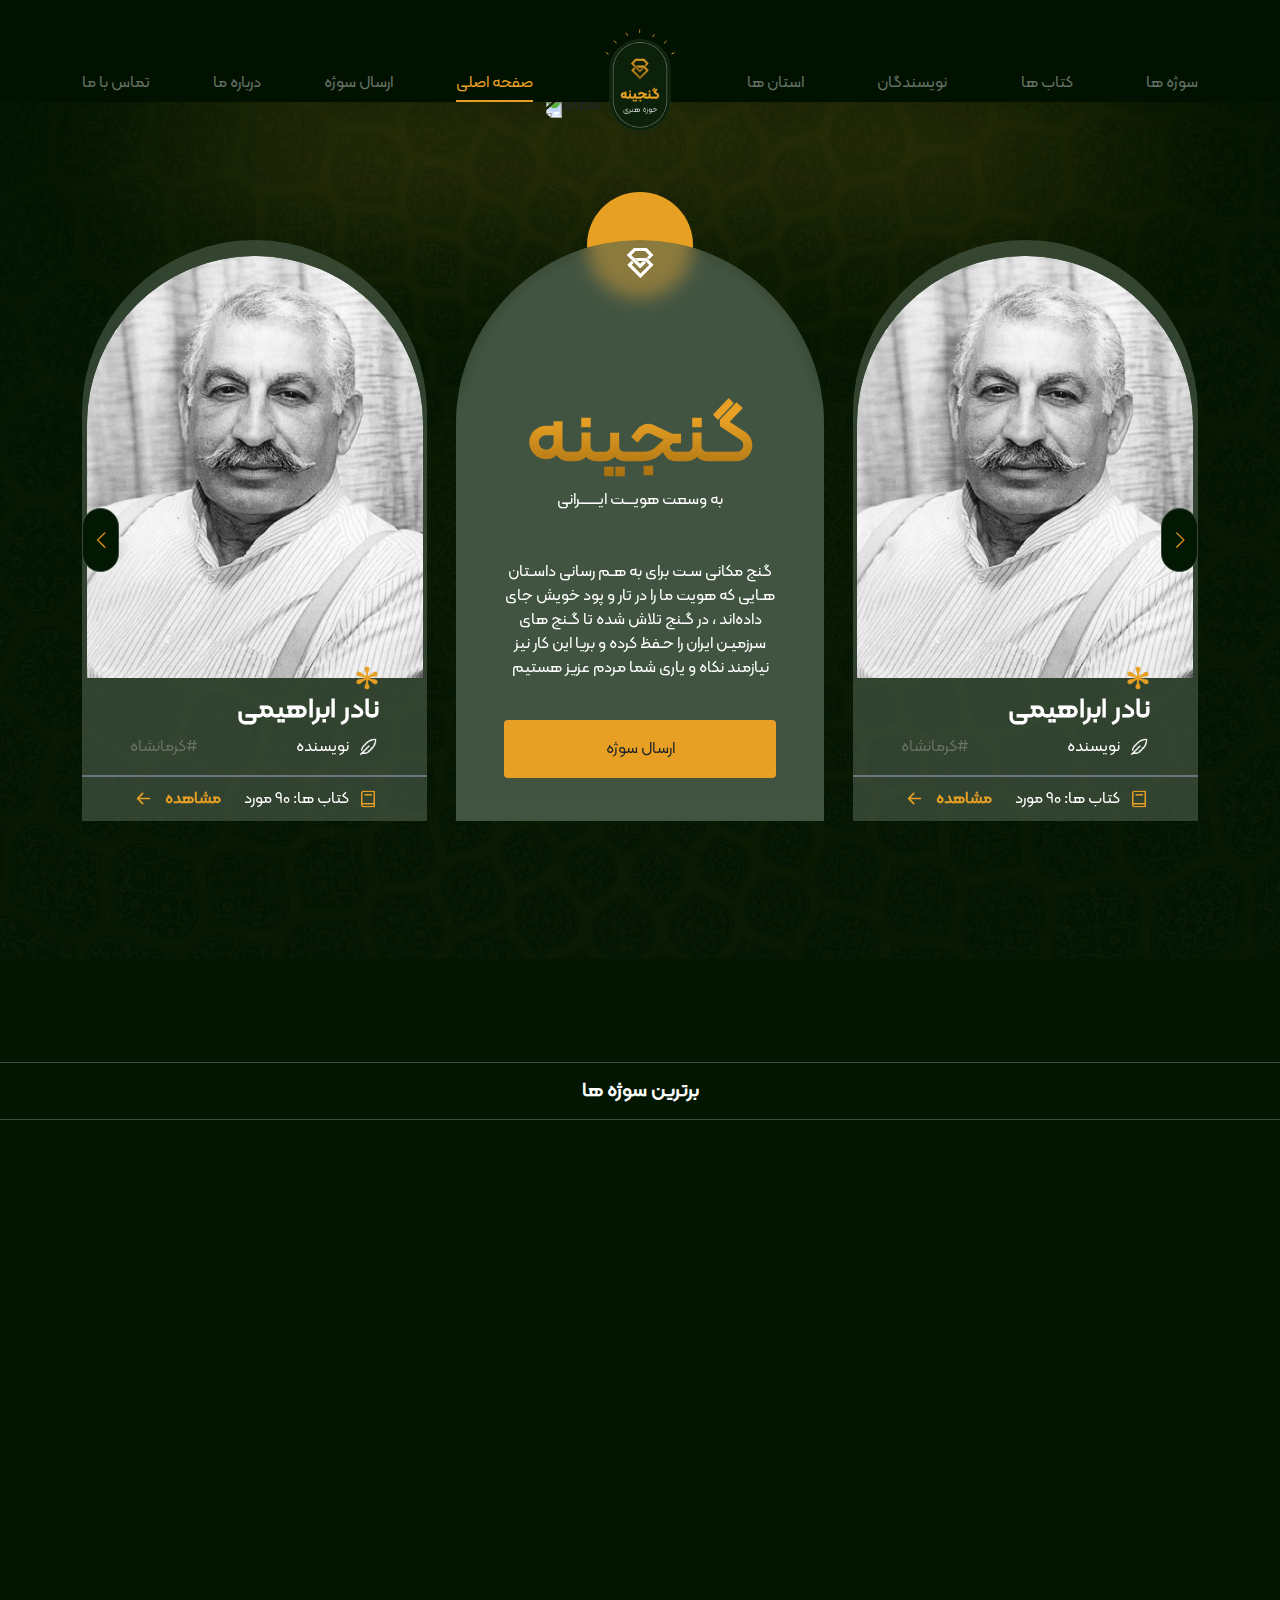
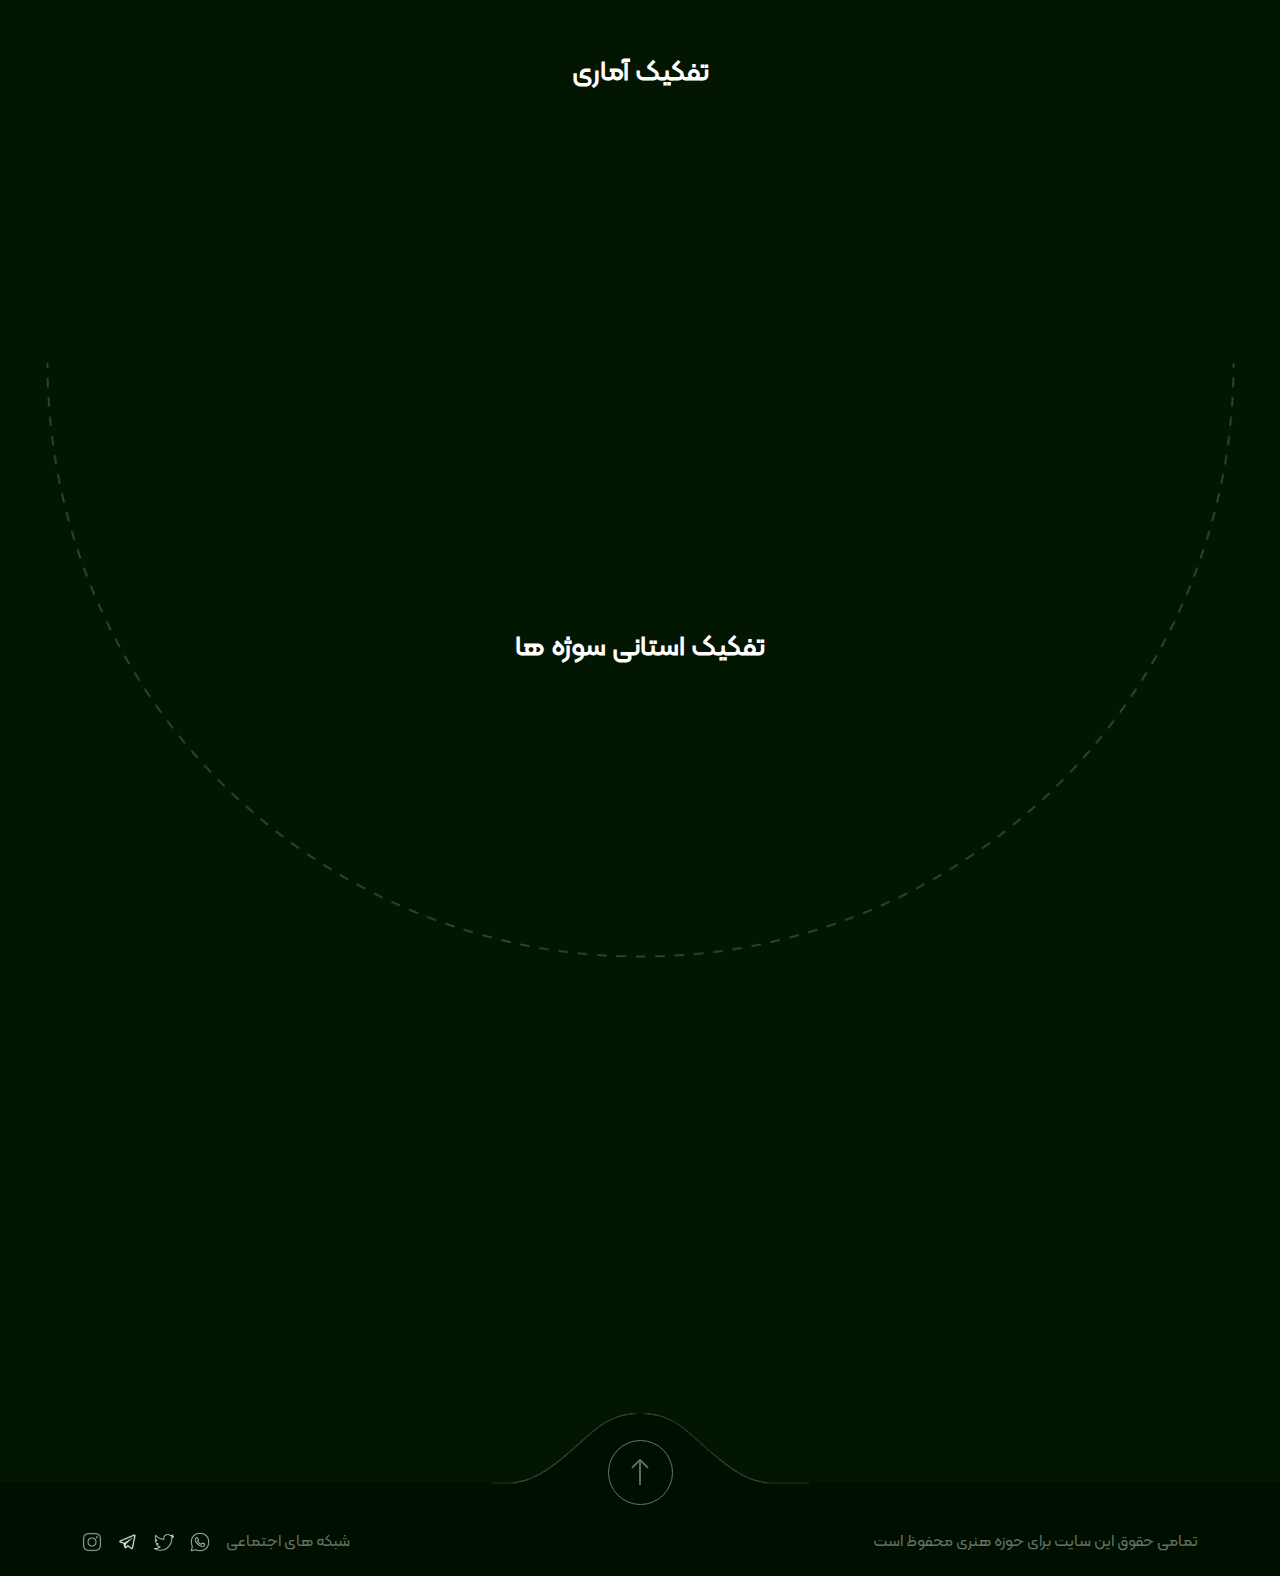
==== index.html @ 717a1ad0 "commited" ====
<!DOCTYPE html>
<html lang="fa" dir="rtl">

<head>
    <meta charset="UTF-8">
    <meta name="viewport" content="width=device-width, initial-scale=1.0">
    <link rel="stylesheet" href="https://cdn.jsdelivr.net/npm/@fancyapps/ui@5.0/dist/fancybox/fancybox.css" />
    <link rel="stylesheet" href="https://cdn.jsdelivr.net/npm/swiper@9/swiper-bundle.min.css" />
    <link href="assets/css/swiper.min.css">
    <link href="assets/css/bootstrap.min.css" rel="stylesheet">
    <link rel='stylesheet' type='text/css' media='screen' href='assets/css/styles.css'>
    <title>صفحه اصلی</title>
</head>

<body>

    <!-- header -->

    <header class="main-bg">
        <!-- wave -->
        <img alt="wave" src="assets/img/header-wave.PNG"
            class="position-absolute d-block mx-auto right-6 start-0 rotate-180">
        <div class="container h-100">
            <nav class="row align-items-lg-end align-items-center h-100">
                <div class="col-lg-5 col-4 h-100">
                    <!-- hamicon -->
                    <img alt="icon" src="assets/img/icons8-menu-16 (1) 1.svg"
                        class="img-fluid cursor d-block d-lg-none hamicon">
                    <ul class="list-unstyled justify-content-between p-0 m-0 d-none d-lg-flex">
                        <li><a href="cases.html" class="d-block third-text">سوژه ها</a></li>
                        <li><a href="books.html" class="d-block third-text">کتاب ها</a></li>
                        <li><a href="authors.html" class="d-block third-text">نویسندگان</a></li>
                        <li><a href="states.html" class="d-block third-text">استان ها</a></li>
                    </ul>
                </div>
                <!-- logo -->
                <div class="col-lg-2 col-4 flex-shrink-0">
                    <a class="d-block"><img alt="logo" src="assets/img/logo header.png"
                            class="d-block mx-auto flex-shrink-0 position-relative z-10"></a>
                </div>
                <div class="col-lg-5 col-4 h-100">
                    <!-- searchicon -->
                    <img alt="icon" src="assets/img/icons8-search 2.svg"
                        class="img-fluid cursor me-auto d-block d-lg-none">
                    <ul class="list-unstyled justify-content-between p-0 m-0 d-none d-lg-flex">
                        <li><a href="index.html" class="d-block third-text active">صفحه اصلی</a></li>
                        <li><a href="send-case.html" class="d-block third-text">ارسال سوژه</a></li>
                        <li><a href="about-us.html" class="d-block third-text">درباره ما</a></li>
                        <li><a href="contact.html" class="d-block third-text">تماس با ما</a></li>
                    </ul>
                </div>
            </nav>
            <!-- mobile menu -->
            <ul class="list-unstyled p-0 m-0 d-lg-none position-fixed mobile-menu" id="mobile-menu">
                <div class="d-flex align-items-center justify-content-between px-4 mb-5">
                    <!-- hamicon -->
                    <img alt="icon" src="assets/img/icons8-menu-16 (1) 1.svg"
                        class="img-fluid cursor z-10 position-relative hamicon">
                    <!-- logo -->
                    <a class="d-block"><img alt="logo" src="assets/img/logo header.png"
                            class="d-block mx-auto flex-shrink-0 position-relative"></a>
                    <!-- searchicon -->
                    <img alt="icon" src="assets/img/icons8-search 2.svg" class="img-fluid cursor">
                </div>
                <li><a href="index.html" class="d-block third-text px-4 active">صفحه اصلی</a></li>
                <li><a href="cases.html" class="d-block third-text px-4">سوژه ها</a></li>
                <li><a href="books.html" class="d-block third-text px-4">کتاب ها</a></li>
                <li><a href="authors.html" class="d-block third-text px-4">نویسندگان</a></li>
                <li><a href="states.html" class="d-block third-text px-4">استان ها</a></li>
                <li><a href="send-case.html" class="d-block third-text px-4">ارسال سوژه</a></li>
                <li><a href="about-us.html" class="d-block third-text px-4">درباره ما</a></li>
                <li><a href="contact.html" class="d-block third-text px-4">تماس با ما</a></li>
            </ul>
        </div>
    </header>

    <!-- main -->

    <main>

        <!-- banner -->
        <section class="py-5 bg-flower top" id="banner">
            <div class="container position-relative">
                <div class="ganjine d-xl-none d-block my-5">
                    <div class="d-flex flex-column align-items-center">
                        <span class="sun"></span>
                        <div class="slide-bg position-relative custom-blur pt-152 mx-auto text-center p-5 ganj">
                            <img alt="icon" src="assets/img/Group 111.svg"
                                class="img-fluid position-absolute top-0 end-0 start-0 mx-auto mt-2">
                            <h1 class="display-1 mb-0 text-gold-gradient fw-bold">گنجینه</h1>
                            <p class="text-white">به وسعت هویـــت ایــــــرانی</p>
                            <p class="text-white mt-5 fw-lighter">
                                گنج مکانی سـت برای به هـم رسانی داسـتان هـایی
                                که هویت ما را در تار و پود خویش جای داده‌اند ، در
                                گـنج تلاش شده تا گـنج های سرزمیـن ایران را حـفظ
                                کرده و بریا این کار نیز نیازمند نکاه و یاری شما مردم
                                عزیز هستیم
                            </p>
                            <a href="send-case.html" class="btn second-bg w-100 py-3 mt-4 special-hover1">ارسال سوژه</a>
                        </div>
                    </div>
                </div>
                <div class="swiper banner pt-90 pb-90 position-relative">
                    <div class="position-absolute z-10 end-0 start-0 ganjine d-xl-block d-none">
                        <div class="d-flex flex-column align-items-center">
                            <span class="sun"></span>
                            <div class="slide-bg position-relative custom-blur pt-152 mx-auto text-center p-5 ganj">
                                <img alt="icon" src="assets/img/Group 111.svg"
                                    class="img-fluid position-absolute top-0 end-0 start-0 mx-auto mt-2">
                                <h1 class="display-1 mb-0 text-gold-gradient fw-bold">گنجینه</h1>
                                <p class="text-white">به وسعت هویـــت ایــــــرانی</p>
                                <p class="text-white mt-5 fw-lighter">
                                    گنج مکانی سـت برای به هـم رسانی داسـتان هـایی
                                    که هویت ما را در تار و پود خویش جای داده‌اند ، در
                                    گـنج تلاش شده تا گـنج های سرزمیـن ایران را حـفظ
                                    کرده و بریا این کار نیز نیازمند نکاه و یاری شما مردم
                                    عزیز هستیم
                                </p>
                                <a href="send-case.html" class="btn second-bg w-100 py-3 mt-4 special-hover1">ارسال سوژه</a>
                            </div>
                        </div>
                    </div>
                    <div class="swiper-wrapper">
                        <div class="swiper-slide">
                            <div class="slide-bg pt-3 mx-auto">
                                <div class="position-relative">
                                    <img alt="banner" src="assets/img/Mask group.png" class="img-fluid d-block mx-auto">
                                    <img alt="flower" src="assets/img/icons8-flower-67 2.svg"
                                        class="position-absolute bottom-12 end-0 me-5">
                                </div>
                                <div class="py-3 px-5">
                                    <a class="text-white h3 fw-bold">نادر ابراهیمی</a>
                                    <div class="d-flex align-items-center justify-content-between mt-2">
                                        <div class="d-flex align-items-center gap-2">
                                            <img alt="author" src="assets/img/icons8-writer-32 2.svg" class="img-fluid">
                                            <p class="mb-0 text-white">نویسنده</p>
                                        </div>
                                        <p class="mb-0 third-text">#کرمانشاه</p>
                                    </div>
                                </div>
                                <div class="border-2 border-top border-secondary px-5">
                                    <div class="d-flex align-items-center justify-content-between mt-2">
                                        <div class="d-flex align-items-center gap-2">
                                            <img alt="book" src="assets/img/icons8-book-32(1) 2.svg" class="img-fluid">
                                            <p class="mb-0 text-white">کتاب ها: 90 مورد</p>
                                        </div>
                                        <a class="d-flex align-items-center gap-2 second-text fw-bold special-hover3">
                                            <p class="mb-0">مشاهده</p>
                                            <svg xmlns="http://www.w3.org/2000/svg" width="27" height="27"
                                                fill="currentColor" class="bi bi-arrow-left-short" viewBox="0 0 16 16">
                                                <path fill-rule="evenodd"
                                                    d="M12 8a.5.5 0 0 1-.5.5H5.707l2.147 2.146a.5.5 0 0 1-.708.708l-3-3a.5.5 0 0 1 0-.708l3-3a.5.5 0 1 1 .708.708L5.707 7.5H11.5a.5.5 0 0 1 .5.5z">
                                                </path>
                                            </svg>
                                        </a>
                                    </div>
                                </div>
                            </div>
                        </div>
                        <div class="swiper-slide">
                            <div class="slide-bg pt-3 mx-auto">
                                <div class="position-relative">
                                    <img alt="banner" src="assets/img/Mask group2.png"
                                        class="img-fluid d-block mx-auto">
                                    <img alt="flower" src="assets/img/icons8-flower-67 2.svg"
                                        class="position-absolute bottom-12 end-0 me-5">
                                </div>
                                <div class="py-3 px-5">
                                    <a class="text-white h3 fw-bold">قیصر امین پور</a>
                                    <div class="d-flex align-items-center justify-content-between mt-2">
                                        <div class="d-flex align-items-center gap-2">
                                            <img alt="author" src="assets/img/icons8-writer-32 2.svg" class="img-fluid">
                                            <p class="mb-0 text-white">نویسنده</p>
                                        </div>
                                        <p class="mb-0 third-text">#تهران</p>
                                    </div>
                                </div>
                                <div class="border-2 border-top border-secondary px-5">
                                    <div class="d-flex align-items-center justify-content-between mt-2">
                                        <div class="d-flex align-items-center gap-2">
                                            <img alt="book" src="assets/img/icons8-book-32(1) 2.svg" class="img-fluid">
                                            <p class="mb-0 text-white">کتاب ها: 16 مورد</p>
                                        </div>
                                        <a class="d-flex align-items-center gap-2 second-text fw-bold special-hover3">
                                            <p class="mb-0">مشاهده</p>
                                            <svg xmlns="http://www.w3.org/2000/svg" width="27" height="27"
                                                fill="currentColor" class="bi bi-arrow-left-short" viewBox="0 0 16 16">
                                                <path fill-rule="evenodd"
                                                    d="M12 8a.5.5 0 0 1-.5.5H5.707l2.147 2.146a.5.5 0 0 1-.708.708l-3-3a.5.5 0 0 1 0-.708l3-3a.5.5 0 1 1 .708.708L5.707 7.5H11.5a.5.5 0 0 1 .5.5z">
                                                </path>
                                            </svg>
                                        </a>
                                    </div>
                                </div>
                            </div>
                        </div>
                        <div class="swiper-slide">
                            <div class="slide-bg pt-3 mx-auto">
                                <div class="position-relative">
                                    <img alt="banner" src="assets/img/Mask group.png" class="img-fluid d-block mx-auto">
                                    <img alt="flower" src="assets/img/icons8-flower-67 2.svg"
                                        class="position-absolute bottom-12 end-0 me-5">
                                </div>
                                <div class="py-3 px-5">
                                    <a class="text-white h3 fw-bold">نادر ابراهیمی</a>
                                    <div class="d-flex align-items-center justify-content-between mt-2">
                                        <div class="d-flex align-items-center gap-2">
                                            <img alt="author" src="assets/img/icons8-writer-32 2.svg" class="img-fluid">
                                            <p class="mb-0 text-white">نویسنده</p>
                                        </div>
                                        <p class="mb-0 third-text">#کرمانشاه</p>
                                    </div>
                                </div>
                                <div class="border-2 border-top border-secondary px-5">
                                    <div class="d-flex align-items-center justify-content-between mt-2">
                                        <div class="d-flex align-items-center gap-2">
                                            <img alt="book" src="assets/img/icons8-book-32(1) 2.svg" class="img-fluid">
                                            <p class="mb-0 text-white">کتاب ها: 90 مورد</p>
                                        </div>
                                        <a class="d-flex align-items-center gap-2 second-text fw-bold special-hover3">
                                            <p class="mb-0">مشاهده</p>
                                            <svg xmlns="http://www.w3.org/2000/svg" width="27" height="27"
                                                fill="currentColor" class="bi bi-arrow-left-short" viewBox="0 0 16 16">
                                                <path fill-rule="evenodd"
                                                    d="M12 8a.5.5 0 0 1-.5.5H5.707l2.147 2.146a.5.5 0 0 1-.708.708l-3-3a.5.5 0 0 1 0-.708l3-3a.5.5 0 1 1 .708.708L5.707 7.5H11.5a.5.5 0 0 1 .5.5z">
                                                </path>
                                            </svg>
                                        </a>
                                    </div>
                                </div>
                            </div>
                        </div>
                        <div class="swiper-slide">
                            <div class="slide-bg pt-3 mx-auto">
                                <div class="position-relative">
                                    <img alt="banner" src="assets/img/Mask group2.png"
                                        class="img-fluid d-block mx-auto">
                                    <img alt="flower" src="assets/img/icons8-flower-67 2.svg"
                                        class="position-absolute bottom-12 end-0 me-5">
                                </div>
                                <div class="py-3 px-5">
                                    <a class="text-white h3 fw-bold">قیصر امین پور</a>
                                    <div class="d-flex align-items-center justify-content-between mt-2">
                                        <div class="d-flex align-items-center gap-2">
                                            <img alt="author" src="assets/img/icons8-writer-32 2.svg" class="img-fluid">
                                            <p class="mb-0 text-white">نویسنده</p>
                                        </div>
                                        <p class="mb-0 third-text">#تهران</p>
                                    </div>
                                </div>
                                <div class="border-2 border-top border-secondary px-5">
                                    <div class="d-flex align-items-center justify-content-between mt-2">
                                        <div class="d-flex align-items-center gap-2">
                                            <img alt="book" src="assets/img/icons8-book-32(1) 2.svg" class="img-fluid">
                                            <p class="mb-0 text-white">کتاب ها: 16 مورد</p>
                                        </div>
                                        <a class="d-flex align-items-center gap-2 second-text fw-bold special-hover3">
                                            <p class="mb-0">مشاهده</p>
                                            <svg xmlns="http://www.w3.org/2000/svg" width="27" height="27"
                                                fill="currentColor" class="bi bi-arrow-left-short" viewBox="0 0 16 16">
                                                <path fill-rule="evenodd"
                                                    d="M12 8a.5.5 0 0 1-.5.5H5.707l2.147 2.146a.5.5 0 0 1-.708.708l-3-3a.5.5 0 0 1 0-.708l3-3a.5.5 0 1 1 .708.708L5.707 7.5H11.5a.5.5 0 0 1 .5.5z">
                                                </path>
                                            </svg>
                                        </a>
                                    </div>
                                </div>
                            </div>
                        </div>
                        <div class="swiper-slide">
                            <div class="slide-bg pt-3 mx-auto">
                                <div class="position-relative">
                                    <img alt="banner" src="assets/img/Mask group.png" class="img-fluid d-block mx-auto">
                                    <img alt="flower" src="assets/img/icons8-flower-67 2.svg"
                                        class="position-absolute bottom-12 end-0 me-5">
                                </div>
                                <div class="py-3 px-5">
                                    <a class="text-white h3 fw-bold">نادر ابراهیمی</a>
                                    <div class="d-flex align-items-center justify-content-between mt-2">
                                        <div class="d-flex align-items-center gap-2">
                                            <img alt="author" src="assets/img/icons8-writer-32 2.svg" class="img-fluid">
                                            <p class="mb-0 text-white">نویسنده</p>
                                        </div>
                                        <p class="mb-0 third-text">#کرمانشاه</p>
                                    </div>
                                </div>
                                <div class="border-2 border-top border-secondary px-5">
                                    <div class="d-flex align-items-center justify-content-between mt-2">
                                        <div class="d-flex align-items-center gap-2">
                                            <img alt="book" src="assets/img/icons8-book-32(1) 2.svg" class="img-fluid">
                                            <p class="mb-0 text-white">کتاب ها: 90 مورد</p>
                                        </div>
                                        <a class="d-flex align-items-center gap-2 second-text fw-bold special-hover3">
                                            <p class="mb-0">مشاهده</p>
                                            <svg xmlns="http://www.w3.org/2000/svg" width="27" height="27"
                                                fill="currentColor" class="bi bi-arrow-left-short" viewBox="0 0 16 16">
                                                <path fill-rule="evenodd"
                                                    d="M12 8a.5.5 0 0 1-.5.5H5.707l2.147 2.146a.5.5 0 0 1-.708.708l-3-3a.5.5 0 0 1 0-.708l3-3a.5.5 0 1 1 .708.708L5.707 7.5H11.5a.5.5 0 0 1 .5.5z">
                                                </path>
                                            </svg>
                                        </a>
                                    </div>
                                </div>
                            </div>
                        </div>
                        <div class="swiper-slide">
                            <div class="slide-bg pt-3 mx-auto">
                                <div class="position-relative">
                                    <img alt="banner" src="assets/img/Mask group2.png"
                                        class="img-fluid d-block mx-auto">
                                    <img alt="flower" src="assets/img/icons8-flower-67 2.svg"
                                        class="position-absolute bottom-12 end-0 me-5">
                                </div>
                                <div class="py-3 px-5">
                                    <a class="text-white h3 fw-bold">قیصر امین پور</a>
                                    <div class="d-flex align-items-center justify-content-between mt-2">
                                        <div class="d-flex align-items-center gap-2">
                                            <img alt="author" src="assets/img/icons8-writer-32 2.svg" class="img-fluid">
                                            <p class="mb-0 text-white">نویسنده</p>
                                        </div>
                                        <p class="mb-0 third-text">#تهران</p>
                                    </div>
                                </div>
                                <div class="border-2 border-top border-secondary px-5">
                                    <div class="d-flex align-items-center justify-content-between mt-2">
                                        <div class="d-flex align-items-center gap-2">
                                            <img alt="book" src="assets/img/icons8-book-32(1) 2.svg" class="img-fluid">
                                            <p class="mb-0 text-white">کتاب ها: 16 مورد</p>
                                        </div>
                                        <a class="d-flex align-items-center gap-2 second-text fw-bold special-hover3">
                                            <p class="mb-0">مشاهده</p>
                                            <svg xmlns="http://www.w3.org/2000/svg" width="27" height="27"
                                                fill="currentColor" class="bi bi-arrow-left-short" viewBox="0 0 16 16">
                                                <path fill-rule="evenodd"
                                                    d="M12 8a.5.5 0 0 1-.5.5H5.707l2.147 2.146a.5.5 0 0 1-.708.708l-3-3a.5.5 0 0 1 0-.708l3-3a.5.5 0 1 1 .708.708L5.707 7.5H11.5a.5.5 0 0 1 .5.5z">
                                                </path>
                                            </svg>
                                        </a>
                                    </div>
                                </div>
                            </div>
                        </div>
                    </div>
                    <div class="swiper-pagination"></div>
                    <div class="swiper-button-next">
                    </div>
                    <div class="swiper-button-prev">
                    </div>
                </div>
            </div>
        </section>

        <!-- searchbox -->
        <section class="py-3 border-y-main bottom">
            <div class="container">
                <div class="d-flex align-items-center justify-content-center gap-4">
                    <img alt="icon" src="assets/img/icon2.svg" class="img-fluid d-none d-lg-block">
                    <form
                        class="bg-white searchbox rounded-15 gap-md-2 d-flex align-items-center justify-content-between px-2">
                        <div class="d-flex flex-grow-1 align-items-center gap-2 px-2 py-3">
                            <img alt="search" src="assets/img/icons8-search 1.svg">
                            <input placeholder="نام سوژه ی مورد نظر خود را وارد نمایید"
                                class="outline-none flex-grow-1 border-0">
                        </div>
                        <select
                            class="border-0 d-none d-lg-block text-center bg-transparent border-end border-start flex-grow-1 py-3">
                            <option>همه موضوعات</option>
                            <option>همه موضوعات</option>
                            <option>همه موضوعات</option>
                            <option>همه موضوعات</option>
                        </select>
                        <input type="submit" value="بگرد" class="btn second-bg px-4 fw-bold special-hover1">
                    </form>
                    <img alt="icon" src="assets/img/icon.svg" class="img-fluid d-none d-lg-block">
                </div>
            </div>
        </section>

        <!-- cases -->
        <section>
            <div class="py-3 border-y-main">
                <h5 class="text-center text-white fw-bold m-0">برترین سوژه ها</h5>
            </div>
            <div class="container top">
                <ul class="m-0 p-0 list-unstyled">
                    <li
                        class="d-flex align-items-start align-items-lg-center gap-3 py-3 flex-column flex-lg-row justify-content-between border-bottom-main">
                        <div class="d-flex align-items-center text-white gap-3 w-100">
                            <p class="mb-0 ms-3">1</p>
                            <img alt="case" src="assets/img/ac-image-Ab16373888870R 1.png">
                            <img alt="icon" src="assets/img/icons8-books-32(1).svg">
                            <p class="mb-0">رمان داستانی سه دیدار</p>
                        </div>
                        <div
                            class="d-flex align-items-center justify-content-between justify-content-lg-end w-100 gap-5">
                            <p class="third-text mb-0 ms-lg-5 ps-lg-5">#امام_خمینی # انقلاب # علیرضا_حسینی</p>
                            <a href="single-case.html" class="d-flex align-items-center gap-2 second-text fw-bold special-hover3">
                                <p class="mb-0">مشاهده</p>
                                <svg xmlns="http://www.w3.org/2000/svg" width="27" height="27" fill="currentColor"
                                    class="bi bi-arrow-left-short" viewBox="0 0 16 16">
                                    <path fill-rule="evenodd"
                                        d="M12 8a.5.5 0 0 1-.5.5H5.707l2.147 2.146a.5.5 0 0 1-.708.708l-3-3a.5.5 0 0 1 0-.708l3-3a.5.5 0 1 1 .708.708L5.707 7.5H11.5a.5.5 0 0 1 .5.5z">
                                    </path>
                                </svg>
                            </a>
                        </div>
                    </li>
                    <li
                        class="d-flex align-items-start align-items-lg-center gap-3 py-3 flex-column flex-lg-row justify-content-between border-bottom-main">
                        <div class="d-flex align-items-center text-white gap-3 w-100">
                            <p class="mb-0 ms-3">2</p>
                            <img alt="case" src="assets/img/۲۰۲۰۰۳۰۹_۰۹۴۰۲۰-169x300 1.png">
                            <img alt="icon" src="assets/img/icons8-location-32(1).svg">
                            <p class="mb-0">مزار شهید محمدرضا کاظم آبادی</p>
                        </div>
                        <div
                            class="d-flex align-items-center justify-content-between justify-content-lg-end w-100 gap-5">
                            <p class="third-text mb-0 ms-lg-5 ps-lg-5"># آبادان # خوزستان # شهدای_قواص</p>
                            <a href="single-case.html" class="d-flex align-items-center gap-2 second-text fw-bold special-hover3">
                                <p class="mb-0">مشاهده</p>
                                <svg xmlns="http://www.w3.org/2000/svg" width="27" height="27" fill="currentColor"
                                    class="bi bi-arrow-left-short" viewBox="0 0 16 16">
                                    <path fill-rule="evenodd"
                                        d="M12 8a.5.5 0 0 1-.5.5H5.707l2.147 2.146a.5.5 0 0 1-.708.708l-3-3a.5.5 0 0 1 0-.708l3-3a.5.5 0 1 1 .708.708L5.707 7.5H11.5a.5.5 0 0 1 .5.5z">
                                    </path>
                                </svg>
                            </a>
                        </div>
                    </li>
                    <li
                        class="d-flex align-items-start align-items-lg-center gap-3 py-3 flex-column flex-lg-row justify-content-between border-bottom-main">
                        <div class="d-flex align-items-center text-white gap-3 w-100">
                            <p class="mb-0 ms-3">3</p>
                            <img alt="case" src="assets/img/1-3053-th3 1.png">
                            <img alt="icon" src="assets/img/icons8-writer-32(1).svg">
                            <p class="mb-0">سیمین دانشور ، زنانه های نویسندگی</p>
                        </div>
                        <div
                            class="d-flex align-items-center justify-content-between justify-content-lg-end w-100 gap-5">
                            <p class="third-text mb-0 ms-lg-5 ps-lg-5"># نویسنده # خوزستان # جلال_آل_احمد</p>
                            <a href="single-case.html" class="d-flex align-items-center gap-2 second-text fw-bold special-hover3">
                                <p class="mb-0">مشاهده</p>
                                <svg xmlns="http://www.w3.org/2000/svg" width="27" height="27" fill="currentColor"
                                    class="bi bi-arrow-left-short" viewBox="0 0 16 16">
                                    <path fill-rule="evenodd"
                                        d="M12 8a.5.5 0 0 1-.5.5H5.707l2.147 2.146a.5.5 0 0 1-.708.708l-3-3a.5.5 0 0 1 0-.708l3-3a.5.5 0 1 1 .708.708L5.707 7.5H11.5a.5.5 0 0 1 .5.5z">
                                    </path>
                                </svg>
                            </a>
                        </div>
                    </li>
                    <li
                        class="d-flex align-items-start align-items-lg-center gap-3 py-3 flex-column flex-lg-row justify-content-between border-bottom-main">
                        <div class="d-flex align-items-center text-white gap-3 w-100">
                            <p class="mb-0 ms-3">4</p>
                            <img alt="case" src="assets/img/images 1.png">
                            <img alt="icon" src="assets/img/icons8-books-32(1).svg">
                            <p class="mb-0">کتاب مشق های علی برای همه</p>
                        </div>
                        <div
                            class="d-flex align-items-center justify-content-between justify-content-lg-end w-100 gap-5">
                            <p class="third-text mb-0 ms-lg-5 ps-lg-5"># آبادان # خوزستان # علیرضا_حسینی</p>
                            <a href="single-case.html" class="d-flex align-items-center gap-2 second-text fw-bold special-hover3">
                                <p class="mb-0">مشاهده</p>
                                <svg xmlns="http://www.w3.org/2000/svg" width="27" height="27" fill="currentColor"
                                    class="bi bi-arrow-left-short" viewBox="0 0 16 16">
                                    <path fill-rule="evenodd"
                                        d="M12 8a.5.5 0 0 1-.5.5H5.707l2.147 2.146a.5.5 0 0 1-.708.708l-3-3a.5.5 0 0 1 0-.708l3-3a.5.5 0 1 1 .708.708L5.707 7.5H11.5a.5.5 0 0 1 .5.5z">
                                    </path>
                                </svg>
                            </a>
                        </div>
                    </li>
                    <li
                        class="d-flex align-items-start align-items-lg-center gap-3 py-3 flex-column flex-lg-row justify-content-between">
                        <div class="d-flex align-items-center text-white gap-3 w-100">
                            <p class="mb-0 ms-3">5</p>
                            <img alt="case" src="assets/img/33841523-c969-4980-b7c2-01ececc02c93-840x560 1.png">
                            <img alt="icon" src="assets/img/icons8-location-32(1).svg">
                            <p class="mb-0">مزار سعدی در شیراز</p>
                        </div>
                        <div
                            class="d-flex align-items-center justify-content-between justify-content-lg-end w-100 gap-5">
                            <p class="third-text mb-0 ms-lg-5 ps-lg-5"># آبادان # خوزستان # علیرضا_حسینی</p>
                            <a href="single-case.html" class="d-flex align-items-center gap-2 second-text fw-bold special-hover3">
                                <p class="mb-0">مشاهده</p>
                                <svg xmlns="http://www.w3.org/2000/svg" width="27" height="27" fill="currentColor"
                                    class="bi bi-arrow-left-short" viewBox="0 0 16 16">
                                    <path fill-rule="evenodd"
                                        d="M12 8a.5.5 0 0 1-.5.5H5.707l2.147 2.146a.5.5 0 0 1-.708.708l-3-3a.5.5 0 0 1 0-.708l3-3a.5.5 0 1 1 .708.708L5.707 7.5H11.5a.5.5 0 0 1 .5.5z">
                                    </path>
                                </svg>
                            </a>
                        </div>
                    </li>
                </ul>
            </div>
        </section>

        <!-- statistics -->
        <section class="py-5 state">
            <div class="container">
                <h3 class="text-white fw-bold text-center">تفکیک آماری</h3>
                <div class="d-flex flex-column bottom flex-xl-row gap-4 justify-content-between align-items-center mt-5 py-5"
                    id="statistics">
                    <img alt="icon" src="assets/img/icon2.svg" class="img-fluid d-none d-xl-block">
                    <div class="d-flex flex-xl-column w-100 flex-row align-items-center">
                        <span class="sun flex-shrink-0"></span>
                        <div
                            class="slide-bg d-flex custom-blur flex-grow-1 flex-row flex-xl-column justify-content-xl-around justify-content-between align-items-center statistics position-relative text-white mx-auto text-center px-5 ganj ps-3 ps-md-5">
                            <img alt="icon" src="assets/img/icons8-books-32 1.svg"
                                class="img-fluid position-absolute top-44 end-0 start-0 me-xl-auto ms-xl-auto mt-2">
                            <h4 class="fw-bold d-none d-xl-block">کتاب ها</h4>
                            <div>
                                <h4 class="fw-bold d-xl-none text-end">کتاب ها</h4>
                                <div class="d-flex align-items-center flex-row flex-xl-column gap-3">
                                    <h1 class="fw-bold mb-0">2648</h1>
                                    <p class="mb-0">مورد</p>
                                </div>
                            </div>
                            <a href="books.html"
                                class="d-flex align-items-center special-hover2 justify-content-center flex-column flex-md-row gap-2 second-text fw-bold rounded-pill border-third py-md-2 px-md-5">
                                <p class="mb-0 h5">مشاهده</p>
                                <svg xmlns="http://www.w3.org/2000/svg" width="27" height="27" fill="currentColor"
                                    class="bi bi-arrow-left-short" viewBox="0 0 16 16">
                                    <path fill-rule="evenodd"
                                        d="M12 8a.5.5 0 0 1-.5.5H5.707l2.147 2.146a.5.5 0 0 1-.708.708l-3-3a.5.5 0 0 1 0-.708l3-3a.5.5 0 1 1 .708.708L5.707 7.5H11.5a.5.5 0 0 1 .5.5z" />
                                </svg>
                            </a>
                        </div>
                    </div>
                    <div class="d-flex flex-xl-column w-100 flex-row align-items-center">
                        <span class="sun flex-shrink-0"></span>
                        <div
                            class="slide-bg d-flex custom-blur flex-grow-1 flex-row flex-xl-column justify-content-xl-around justify-content-between align-items-center statistics position-relative text-white mx-auto text-center px-5 ganj ps-3 ps-md-5">
                            <img alt="icon" src="assets/img/icons8-writer-32 1.svg"
                                class="img-fluid position-absolute top-44 end-0 start-0 me-xl-auto ms-xl-auto mt-3">
                            <h4 class="fw-bold d-none d-xl-block">نویسندگان</h4>
                            <div>
                                <h4 class="fw-bold d-xl-none text-end">نویسندگان</h4>
                                <div class="d-flex align-items-center flex-row flex-xl-column gap-3">
                                    <h1 class="fw-bold mb-0">630</h1>
                                    <p class="mb-0">مورد</p>
                                </div>
                            </div>
                            <a href="authors.html"
                                class="d-flex align-items-center special-hover2 justify-content-center flex-column flex-md-row gap-2 second-text fw-bold rounded-pill border-third py-md-2 px-md-5">
                                <p class="mb-0 h5">مشاهده</p>
                                <svg xmlns="http://www.w3.org/2000/svg" width="27" height="27" fill="currentColor"
                                    class="bi bi-arrow-left-short" viewBox="0 0 16 16">
                                    <path fill-rule="evenodd"
                                        d="M12 8a.5.5 0 0 1-.5.5H5.707l2.147 2.146a.5.5 0 0 1-.708.708l-3-3a.5.5 0 0 1 0-.708l3-3a.5.5 0 1 1 .708.708L5.707 7.5H11.5a.5.5 0 0 1 .5.5z" />
                                </svg>
                            </a>
                        </div>
                    </div>
                    <div class="d-flex flex-xl-column w-100 flex-row align-items-center">
                        <span class="sun flex-shrink-0"></span>
                        <div
                            class="slide-bg d-flex custom-blur flex-grow-1 flex-row flex-xl-column justify-content-xl-around justify-content-between align-items-center statistics position-relative text-white mx-auto text-center px-5 ganj ps-3 ps-md-5">
                            <img alt="icon" src="assets/img/icons8-location-32 1.svg"
                                class="img-fluid position-absolute top-44 end-0 start-0 me-xl-auto ms-xl-auto mt-2">
                            <h4 class="fw-bold d-none d-xl-block">سوژه ها</h4>
                            <div>
                                <h4 class="fw-bold d-xl-none text-end">سوژه ها</h4>
                                <div class="d-flex align-items-center flex-row flex-xl-column gap-3">
                                    <h1 class="fw-bold mb-0">297</h1>
                                    <p class="mb-0">مورد</p>
                                </div>
                            </div>
                            <a href="cases.html"
                                class="d-flex align-items-center special-hover2 justify-content-center flex-column flex-md-row gap-2 second-text fw-bold rounded-pill border-third py-md-2 px-md-5">
                                <p class="mb-0 h5">مشاهده</p>
                                <svg xmlns="http://www.w3.org/2000/svg" width="27" height="27" fill="currentColor"
                                    class="bi bi-arrow-left-short" viewBox="0 0 16 16">
                                    <path fill-rule="evenodd"
                                        d="M12 8a.5.5 0 0 1-.5.5H5.707l2.147 2.146a.5.5 0 0 1-.708.708l-3-3a.5.5 0 0 1 0-.708l3-3a.5.5 0 1 1 .708.708L5.707 7.5H11.5a.5.5 0 0 1 .5.5z" />
                                </svg>
                            </a>
                        </div>
                    </div>
                    <img alt="icon" src="assets/img/icon.svg" class="img-fluid d-none d-xl-block">
                </div>
                <!-- states -->
                <h3 class="text-white fw-bold text-center mt-5 pt-5">تفکیک استانی سوژه ها</h3>
                <div class="row mx-0 g-5 align-items-center top my-5 py-5 iranmap">
                    <div class="col-lg-3 order-1 order-lg-0 text-white fw-bold">
                        <select class="mb-5 d-lg-none bg-white rounded-pill w-100 py-3 px-3 h5 fw-bold text-secondary">
                            <option>استان: تهران</option>
                            <option>استان: همدان</option>
                            <option>استان: فارس</option>
                            <option>استان: قم</option>
                            <option>استان: مازندران</option>
                        </select>
                        <div
                            class="d-flex align-items-center align-items-lg-start flex-row flex-lg-column justify-content-between">
                            <h5>استان</h5>
                            <h4 class="second-text fw-bold">تهران</h4>
                        </div>
                        <hr class="third-bg ms-5 d-none d-lg-block">
                        <div class="d-flex align-items-center gap-5 py-1 justify-content-between">
                            <p class="mb-0">تعداد سوژ ها</p>
                            <p class="mb-0 second-text fw-bold h4">2500</p>
                        </div>
                        <div class="d-flex align-items-center gap-5 py-1 justify-content-between">
                            <p class="mb-0">تعداد کتاب ها</p>
                            <p class="mb-0 second-text fw-bold h4">1200</p>
                        </div>
                        <div class="d-flex align-items-center gap-5 py-1 justify-content-between">
                            <p class="mb-0">تعداد نویسندگان</p>
                            <p class="mb-0 second-text fw-bold h4">160</p>
                        </div>
                    </div>
                    <div class="col-lg-6 order-0 order-lg-1">
                        <!-- <img alt="map" src="assets/img/ir 1.png" class="img-fluid position-relative right-100"> -->
                        <iframe src="https://visitedplaces.com/embed/?map=iran&"></iframe>
                    </div>
                    <div class="text-white fw-bold col-lg-3 order-2">
                        <h5 class="text-lg-start text-end fw-bold">سوژه ها</h5>
                        <div class="d-flex align-items-center gap-1 py-1 justify-content-lg-end">
                            <p class="mb-0 third-text">محمدرضا آقا محمدی نویسنده</p>
                            <img alt="flower" src="assets/img/icons8-flower-67 2.svg" class="img-fluid w-8 h-8 d-block">
                        </div>
                        <div class="d-flex align-items-center gap-1 py-1 justify-content-lg-end">
                            <p class="mb-0 third-text">کاخ سعد آباد</p>
                            <img alt="flower" src="assets/img/icons8-flower-67 2.svg" class="img-fluid w-8 h-8 d-block">
                        </div>
                        <div class="d-flex align-items-center gap-1 py-1 justify-content-lg-end">
                            <p class="mb-0 third-text">کتاب داستانی هم خون</p>
                            <img alt="flower" src="assets/img/icons8-flower-67 2.svg" class="img-fluid w-8 h-8 d-block">
                        </div>
                        <div class="d-flex align-items-center gap-1 py-1 justify-content-lg-end">
                            <p class="mb-0 third-text">ایران جوان بمان</p>
                            <img alt="flower" src="assets/img/icons8-flower-67 2.svg" class="img-fluid w-8 h-8 d-block">
                        </div>
                        <a href="states.html" class="btn text-center mt-5 second-bg text-black w-100 py-2 d-block special-hover1">مشاهده
                            استان</a>
                    </div>
                </div>
            </div>
        </section>

    </main>

    <!-- footer -->

    <footer class="d-flex align-items-center position-relative">
        <div class="container mt-5">
            <div class="row align-items-center justify-content-between position-relative">
                <div class="col-md-6 col-8">
                    <p class="mb-0 third-text">تمامی حقوق این سایت برای حوزه هنری محفوظ است</p>
                </div>
                <a href="#"
                    class="d-flex col-4 w-65 h-65 mb-5 position-absolute mx-auto end-0 start-0 top-90 align-items-center third-text third-border rounded-circle p-2 justify-content-center">
                    <svg xmlns="http://www.w3.org/2000/svg" width="30" height="30" fill="currentColor"
                        class="bi bi-arrow-up" viewBox="0 0 16 16">
                        <path fill-rule="evenodd"
                            d="M8 15a.5.5 0 0 0 .5-.5V2.707l3.146 3.147a.5.5 0 0 0 .708-.708l-4-4a.5.5 0 0 0-.708 0l-4 4a.5.5 0 1 0 .708.708L7.5 2.707V14.5a.5.5 0 0 0 .5.5z" />
                    </svg>
                </a>
                <div class="d-flex col-md-6 col-4 align-items-center justify-content-end gap-2 gap-md-3">
                    <p class="mb-0 third-text d-none d-lg-block">شبکه های اجتماعی</p>
                    <a class="d-block">
                        <img alt="social" src="assets/img/icons8-whatsapp-50 1.svg">
                    </a>
                    <a class="d-block">
                        <img alt="social" src="assets/img/icons8-twitter-50 1.svg">
                    </a>
                    <a class="d-block">
                        <img alt="social" src="assets/img/icons8-telegram-32(2) 1.svg">
                    </a>
                    <a class="d-block">
                        <img alt="social" src="assets/img/icons8-instagram-50 1.svg">
                    </a>
                </div>
            </div>
        </div>
    </footer>



    <script src="https://cdn.jsdelivr.net/npm/@fancyapps/ui@5.0/dist/fancybox/fancybox.umd.js"></script>
    <script src="https://cdn.jsdelivr.net/npm/swiper@9/swiper-bundle.min.js"></script>
    <script src="assets/js/swiper.min.js"></script>
    <script src="assets/js/scrollreveal.min.js"></script>
    <script src="assets/js/scripts.js"></script>
    <script src="assets/js/bootstrap.bundle.min.js"></script>
</body>

</html>
---- assets/css/styles.css ----
@font-face {
    font-family: "Kalameh-Regular";
    src: url('../fonts/KalamehWebFaNum-Regular.woff') format("woff");
}

@font-face {
    font-family: "Kalameh-Bold";
    src: url('../fonts/KalamehWebFaNum-Bold.woff') format("woff");
}

body {
    font-family: "Kalameh-Regular";
    user-select: none;
    background-color: #031602;
}

.bg-black {
    background-color: black;
}

.font-bold {
    font-family: "Kalameh-Bold";
}

.main-bg {
    background-color: #011201;
}

.main-bg2 {
    background-color: #30412E;
}

.main-text {
    color: #011201;
}

.second-bg {
    background-color: #E7A024;
}

.second-text {
    color: #E7A024;
}

.second-border {
    border: 1px solid #E7A024;
}

.text-gold-gradient {
    background: linear-gradient(180deg, #E7A024 28.91%, #7B4F03 128.2%);
    -webkit-background-clip: text;
    -webkit-text-fill-color: transparent;
}

.third-bg {
    background-color: #677367;
}

.third-bg2 {
    background-color: #2B3E2B;
}

.third-bg3 {
    background-color: #2B3E2B80;
}

.third-text {
    color: #677367;
}

.third-border {
    border: 1px solid #677367;
}

.text-black {
    color: black;
}

.bg-gray {
    background-color: #eeeff0;
}

.bg-gray2 {
    background-color: #eff0f1;
}

.border-main {
    border: 8px solid #30412E;
}

.border-y-main {
    border-top: 1px solid #414F40;
    border-bottom: 1px solid #414F40;
}

.border-bottom-main {
    border-bottom: 1px solid #132512;
}

.border-third {
    border: 1px solid #616461;
}

.gray-divider {
    width: 1px;
    height: 17px;
    background-color: #707070;
}

.cursor {
    cursor: pointer;
}

.z-10 {
    z-index: 10;
}

.z-12 {
    z-index: 12;
}

.z-100 {
    z-index: 100;
}

a {
    cursor: pointer;
    text-decoration: none;
    transition: all .4s;
}

a:hover {
    color: #E7A024;
}

.fs-7 {
    font-size: 12px;
}

.fs-8 {
    font-size: 10px;
}

.fs-14 {
    font-size: 14px;
}

.transition {
    transition: all .4s;
}

.w-8 {
    width: 8px;
}

.h-8 {
    height: 8px;
}

.w-21 {
    width: 21px;
}

.h-21 {
    height: 21px;
}

.w-60 {
    width: 60px;
}

.h-60 {
    height: 60px;
}

.w-88 {
    width: 88px;
}

.h-88 {
    height: 88px;
}

.w-65 {
    width: 65px;
}

.h-65 {
    height: 65px;
}

.w-63 {
    width: 63px !important;
}

.h-63 {
    height: 63px !important;
}

.w-74 {
    width: 74px !important;
}

.w-95 {
    width: 95px;
}

.h-74 {
    height: 74px !important;
}

.h-84 {
    height: 84px !important;
}

.h-122 {
    height: 122px;
}

.w-142 {
    width: 142px;
}

.h-142 {
    height: 142px;
}

.h-195 {
    height: 195px;
}

.w-200 {
    width: 200px;
}

.h-268 {
    height: 268px;
}

.w-230 {
    width: 230px;
}

.h-336 {
    height: 336px;
}

.w-284 {
    width: 284px;
}

.w-292 {
    width: 292px;
}

.h-427 {
    height: 427px;
}

.w-193 {
    width: 193px;
}

.h-282 {
    height: 282px;
}

.w-433 {
    width: 433px;
}

.h-505 {
    height: 505px;
}

.socials a:hover {
    color: #ffca36 !important;
}

.special-hover {
    overflow: hidden;
}

.special-hover1:hover {
    color: #e7a024 !important;
    background: #031602 !important;
    border: 1px solid #e7a024 !important;
    font-weight: bold !important;
}

.special-hover2:hover {
    color: #031602 !important;
    background: #e7a024 !important;
    border: 1px solid #031602 !important;
    font-weight: bold !important;
}

.special-hover3:hover {
    color: cadetblue !important;
    font-weight: bold !important;
}

.special-rounded {
    border-radius: 347px 347px 0px 0px;
}

.special-rounded2 {
    border-radius: 196px 0 0 196px;
}

.rounded-15 {
    border-radius: 15px;
}

.rounded-22 {
    border-radius: 22px;
}

.rounded-38 {
    border-radius: 38px;
}

.bottom-12 {
    bottom: -12px;
}

.top-90 {
    top: -90px;
}

.top-98 {
    top: -98px;
}

.top-44 {
    top: -44px;
}

.right-6 {
    right: 6px;
}

.right-70 {
    right: -70px;
}

.right-100 {
    right: -100px;
}

.left-71 {
    left: -71px;
}

.right-183 {
    right: -213px;
}

.top-86 {
    top: 116px;
}

.pt-152 {
    padding-top: 152px !important;
}

.outline-none {
    outline: none;
}

.sun {
    width: 106px;
    height: 106px;
    background-color: #E7A024;
    border-radius: 50%;
    display: block;
    margin-bottom: -106px;
    position: relative;
    top: -48px;
    animation-name: bounce;
    animation-duration: 1.5s;
    animation-iteration-count: infinite;
}

.case-sun {
    margin-right: -130px;
    margin-bottom: -139px;
}

@keyframes bounce {
    0% {
        transform: translateY(-6px);
    }

    50% {
        transform: translateY(0px);
    }

    100% {
        transform: translateY(-6px);
    }
}
.cases2 .swiper-pagination-bullet-active {
    opacity: 100%;
    background: #E7A024;
}

.cases2 .swiper-pagination-bullet {
    width: 17px;
    height: 9px;
    border-radius: 8px;
    border: 3px solid #636562;
    margin: 0 5px;
    overflow: hidden;
}

.custom-blur {
    backdrop-filter: blur(9px);
}

.rotate-180 {
    transform: rotate(180deg);
}

.pb-90 {
    padding-bottom: 90px;
}
.pt-90 {
    padding-top: 90px;
}
.pt-100 {
    padding-top: 100px;
}
.mb-7 {
    margin-bottom: -7px;
}

.gray-gradient {
    background: linear-gradient(180deg, #FFFFFF 0%, rgba(255, 255, 255, 0) 100%);
}

.opacity-none {
    opacity: 0;
}
.bg-flower {
    background-image: url('../img/faruk-kaymak-CNVvDjVDiVI-unsplash\ 1.png');
    background-position: center;
    background-size: cover;
    background-repeat: no-repeat;
    position: relative;
}
.scale-15 {
    transform: scale(1.5);
}

.radif>div {
    flex-direction: row !important;
}

.radif .details {
    margin-left: auto !important;
}

.radif .bookNum,
.radif .city {
    display: flex !important;
}

.radif .bookNum2,
.radif .city2,
.soton .view,
.soton .booksLists>div {
    display: none !important;
}

.radif .view,
.radif .booksLists {
    display: block !important;
}

.radif .morebooks {
    margin-top: 20px;
}

.soton {
    width: 25%;
}

.soton .authorName {
    font-size: 18px;
}

.soton>div>div {
    flex-direction: column;
}

.soton .booksLists {
    display: flex;
}

.soton .morebook {
    width: 100%;
}

.soton .authorImgs,
.soton .details {
    width: 100%;
}
.soton .morebook > div:first-child{
    margin-top: 0!important;
}
.soton .gap-3{
    gap: 0!important;
}
.viewType > svg:hover,.viewType > svg.active{
    color: white!important;
}
.dropdownBtn svg.active{
    transform: rotate(180deg);
}
.dropdown{
    transition: all .4s;
    max-height: 0;
    overflow: hidden;
    margin-top: 0!important;
}
.dropdown.active{
    max-height: 2000px;
    margin-top: .5rem!important;;
}
.iranmap iframe{
    width: 100%;
    height: 400px;
}
/* header */

header {
    position: relative;
}

header img.position-absolute {
    margin-top: 94px;
    z-index: 1;
    width: 183px;
}

header::before {
    content: '';
    position: absolute;
    width: 71%;
    left: 0px;
    right: 0;
    height: 27px;
    bottom: 4px;
    box-shadow: 0 56px 172px #E7A024;
    z-index: -1;
    margin-left: auto;
    margin-right: auto;
}

header ul li a {
    border-bottom: 2px solid transparent;
    padding-bottom: 5px;
}

header nav ul li a:hover,
header nav ul li a.active {
    color: #E7A024;
    border-bottom: 2px solid #E7A024;
}

img[alt='logo'] {
    width: 70px;
    position: relative;
    bottom: -29px;
    z-index: 1;
}

/* banner */

#banner img[alt='banner'] {
    width: 336px;
    height: 422px;
    border-top-left-radius: 168px;
    border-top-right-radius: 168px;
}

.slide-bg {
    background-color: #4E614E99;
    width: 368px;
    height: 581px;
    border-radius: 184px 184px 0 0;

}

#banner .swiper-pagination {
    display: none;
}

#banner .swiper-button-prev,
#banner .swiper-button-next {
    top: 50%;
    width: 37px;
    height: 64px;
    border-radius: 18.5px;
    border: 1px solid #3D483C;
    background-color: #031803;

}

#banner .swiper-button-prev {
    left: 0;
    transition: all .4s;
}

#banner .swiper-button-next {
    right: 0;
    transition: all .4s;
}

.swiper-button-prev::after,
.swiper-button-next::after,
.mobile-menu li a.active {
    color: #E7A024;
    font-size: 16px;
    transition: all .4s;
}

#banner .swiper-button-prev:hover,
#banner .swiper-button-next:hover {
    color: #031602 !important;
    background: #e7a024 !important;
    border: 1px solid #031602 !important;
}

#banner .swiper-button-prev:hover:after,
#banner .swiper-button-next:hover:after {
    color: #031602 !important;
    font-weight: bold;
}

.ganjine {
    background-color: #2f432f;
    width: 368px;
    height: 581px;
    border-radius: 184px 184px 0 0;
    margin: auto;
}

/* searchbox */
.searchbox {
    width: 715px;
}

/* statistics */
.slide-bg.statistics {
    width: 294px;
    height: 302px;
    border-radius: 70px 70px 0 0;
}

.state {
    background-image: url('../img/Ellipse\ 7.png');
    background-position: center 354px;
    background-size: 1189px;
    background-repeat: no-repeat;
}

/* contact page */
.contact #statistics a {
    width: 50px;
    height: 50px;
}

.contact .slide-bg.statistics {
    height: 119px;
    border-radius: 290px 0 0px 290px;
}

.contact #statistics .sun {
    margin-bottom: -106px;
    top: -1px;
    right: 33px;
    margin-bottom: 0;
}

.contact #statistics img[alt="icon"] {
    top: 26px;
    right: -33px !important;
}

.third-bg3.book {
    width: 245px;
    height: 292px;
}

/* footer */
footer {
   position: relative;
    background-color: #001000;
    padding-bottom: 22px;
    margin-top: 120px;
}
footer::before {
    content: url('../img/header-wave.png');
    position: absolute;
    width: 338px;
    left: 0;
    right: 0;
    margin: auto;
    top: -83px;
    z-index: 0;
}
/* responsive */
@media only screen and (max-width:1400px) {
    .slide-bg {
        width: auto;
    }

    .top-86 {
        top: 82px;
    }

    .right-183 {
        right: -176px;
    }
}

@media only screen and (max-width:1200px) {
    .slide-bg {
        width: 368px;
    }

    .slide-bg.statistics {
        height: 119px;
        border-radius: 290px 0 0px 290px;
    }

    #banner .swiper-button-next {
        right: 0;
        top: 92.7%;
        transition: all .4s;
    }

    #banner .swiper-button-prev {
        left: 0;
        top: 92.7%;
        transition: all .4s;
    }

    #banner .swiper-pagination {
        left: 0;
        right: 0;
        bottom: 31px;
        display: block;
    }

    #banner .swiper-pagination-bullet {
        width: 30px;
        height: 4px;
        background: #D9D9D9;
        border-radius: 5px;
        opacity: 100%;
        margin: 0 4px;
    }

    #banner .swiper-pagination-bullet-active {
        background-color: #E7A024;
    }

    .ganj::before {
        right: -856px;
        top: 7px;
    }

    #statistics img[alt='icon'] {
        top: 36px;
        right: -38px !important;
    }

    #statistics .sun {
        margin-bottom: -106px;
        top: -1px;
        right: 54px;
        margin-bottom: 0;
    }

    .right-183 {
        right: -134px;
    }

    .top-86 {
        top: 56px;
    }

    .soton {
        width: 33%;
    }
}

@media only screen and (max-width:992px) {

    .mobile-menu {
        right: -1050px;
        top: 0;
        bottom: 0;
        background-color: #031602;
        width: 100%;
        z-index: 9999;
        line-height: 46px;
        transition: all .4s;
    }

    .mobile-menu.active {
        right: 0;
    }

    .mobile-menu li {
        border-top: 1px solid #414F40;
    }

    .mobile-menu li:last-child {
        border-bottom: 1px solid #414F40;
    }

    .ganj::before {
        right: -631px;
    }

    .state {
        background-position: center 1037px;
        background-size: 803px;
    }

    .w-284,
    .w-433 {
        width: 100%;
    }

    .top-86 {
        top: 143px;
    }

    .right-183 {
        right: -244px;
    }

    .special-rounded2 {
        border-radius: 0 0 0 0;
    }

    .radif>div {
        flex-direction: column !important;
    }

    .radif .right-70 {
        left: 177px;
        right: auto;
    }

    .radif .booksList {
        border-top: 1px solid #414F40;
        padding-top: 18px;
    }

    .radif .morebook {
        width: 100%;
    }
    .soton{
        width: 50%;
    }
}

@media only screen and (max-width:768px) {
    .ganj::before {
        right: -467px;
    }

    #statistics a {
        width: 84px;
        height: 84px;
    }

    .state {
        background-size: 526px;
    }

    .top-86 {
        top: 81px;
    }

    .right-183 {
        right: -166px;
    }

    .radif .right-70 {
        left: -6px;
        right: auto;
    }
    #statistics a p {
      font-size: 14px!important;
    }
}

@media only screen and (max-width:576px) {

    .ganj::before {
        right: -368px;
    }

    .searchbox, .soton {
        width: 100%;
    }

    .state {
        background-size: 291px;
    }

    .right-100 {
        right: -38px;
    }

    footer p {
        font-size: 11px;
    }

    .right-183 {
        right: -114px;
    }

    .top-86 {
        top: 38px;
    }

    .radif .right-70 {
        bottom: -16px;
    }

    .radif .authorName {
        font-size: 14px;
    }

    .radif .authorImg {
        width: 150px !important;
    }

    .radif img[alt='books'] {
        width: 60px;
    }
}

@media only screen and (max-width:400px) {
    .ganj::before {
        right: -284px;
    }
}
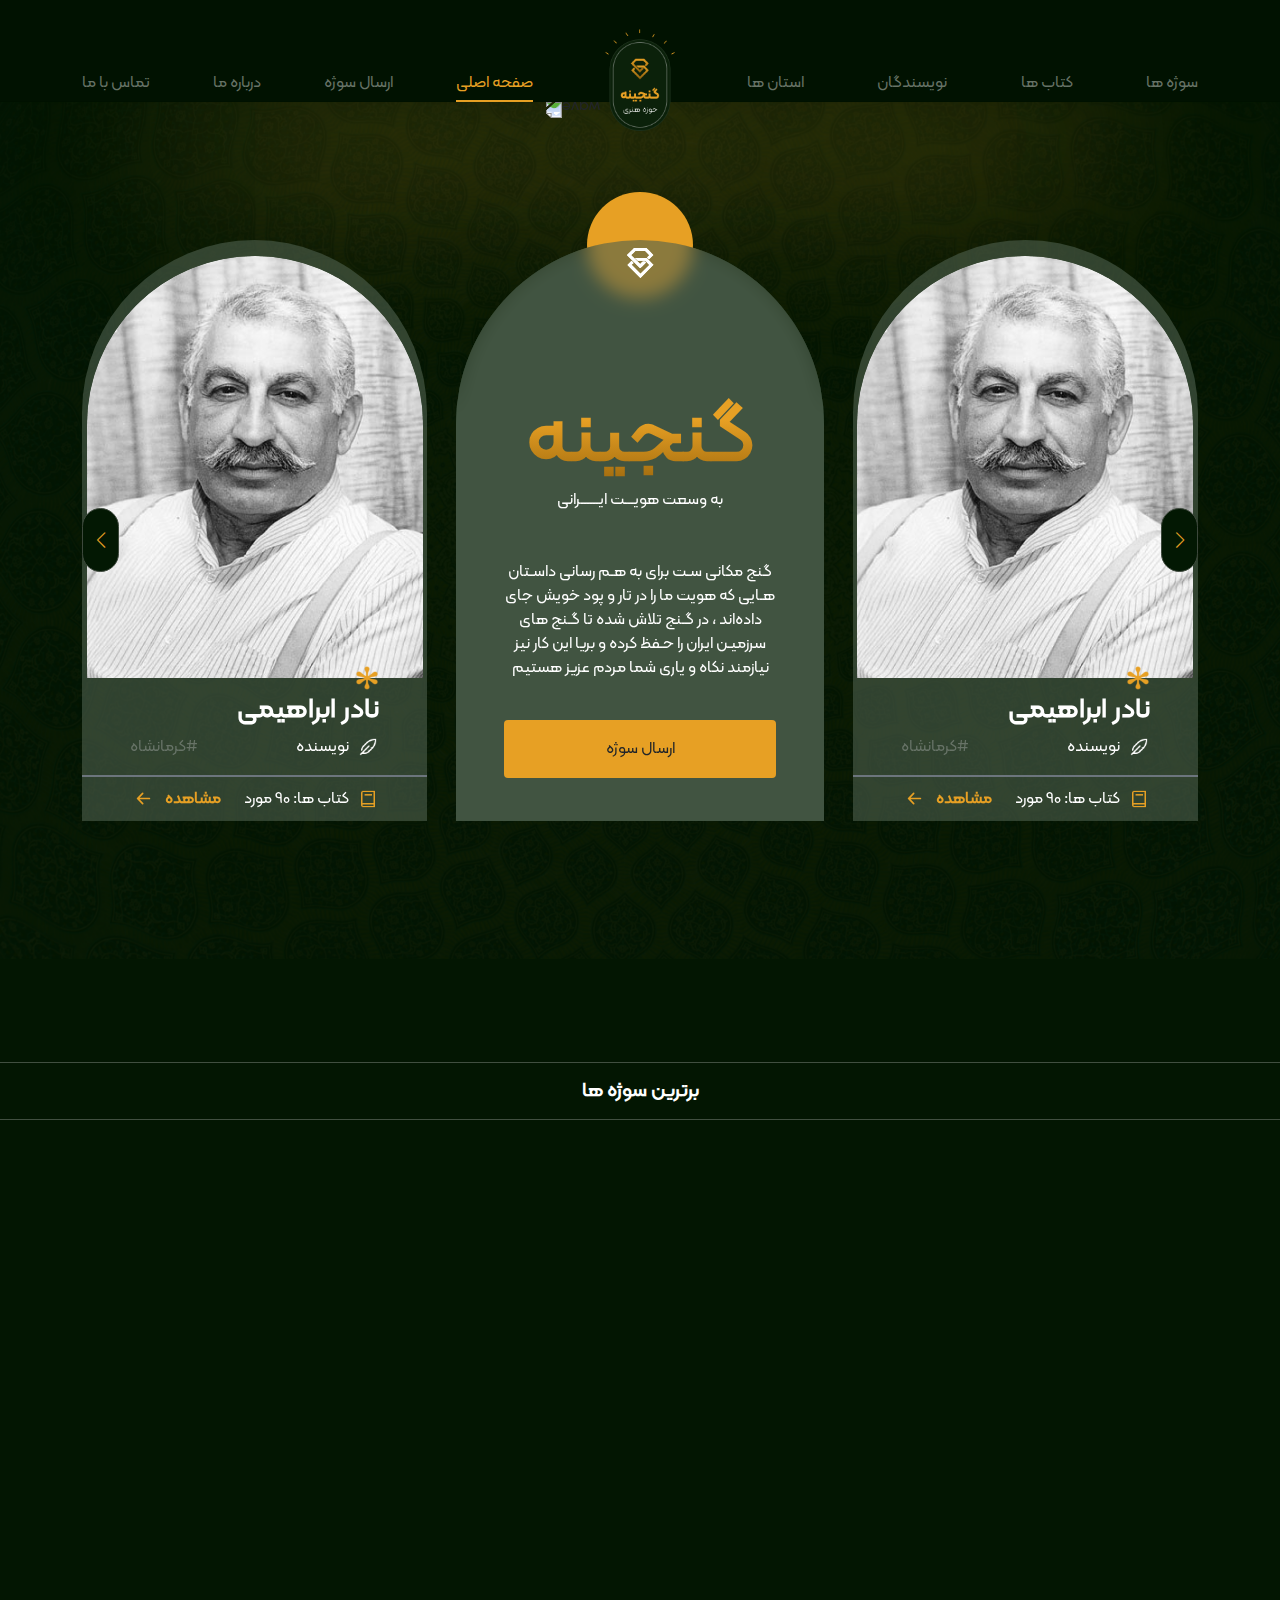
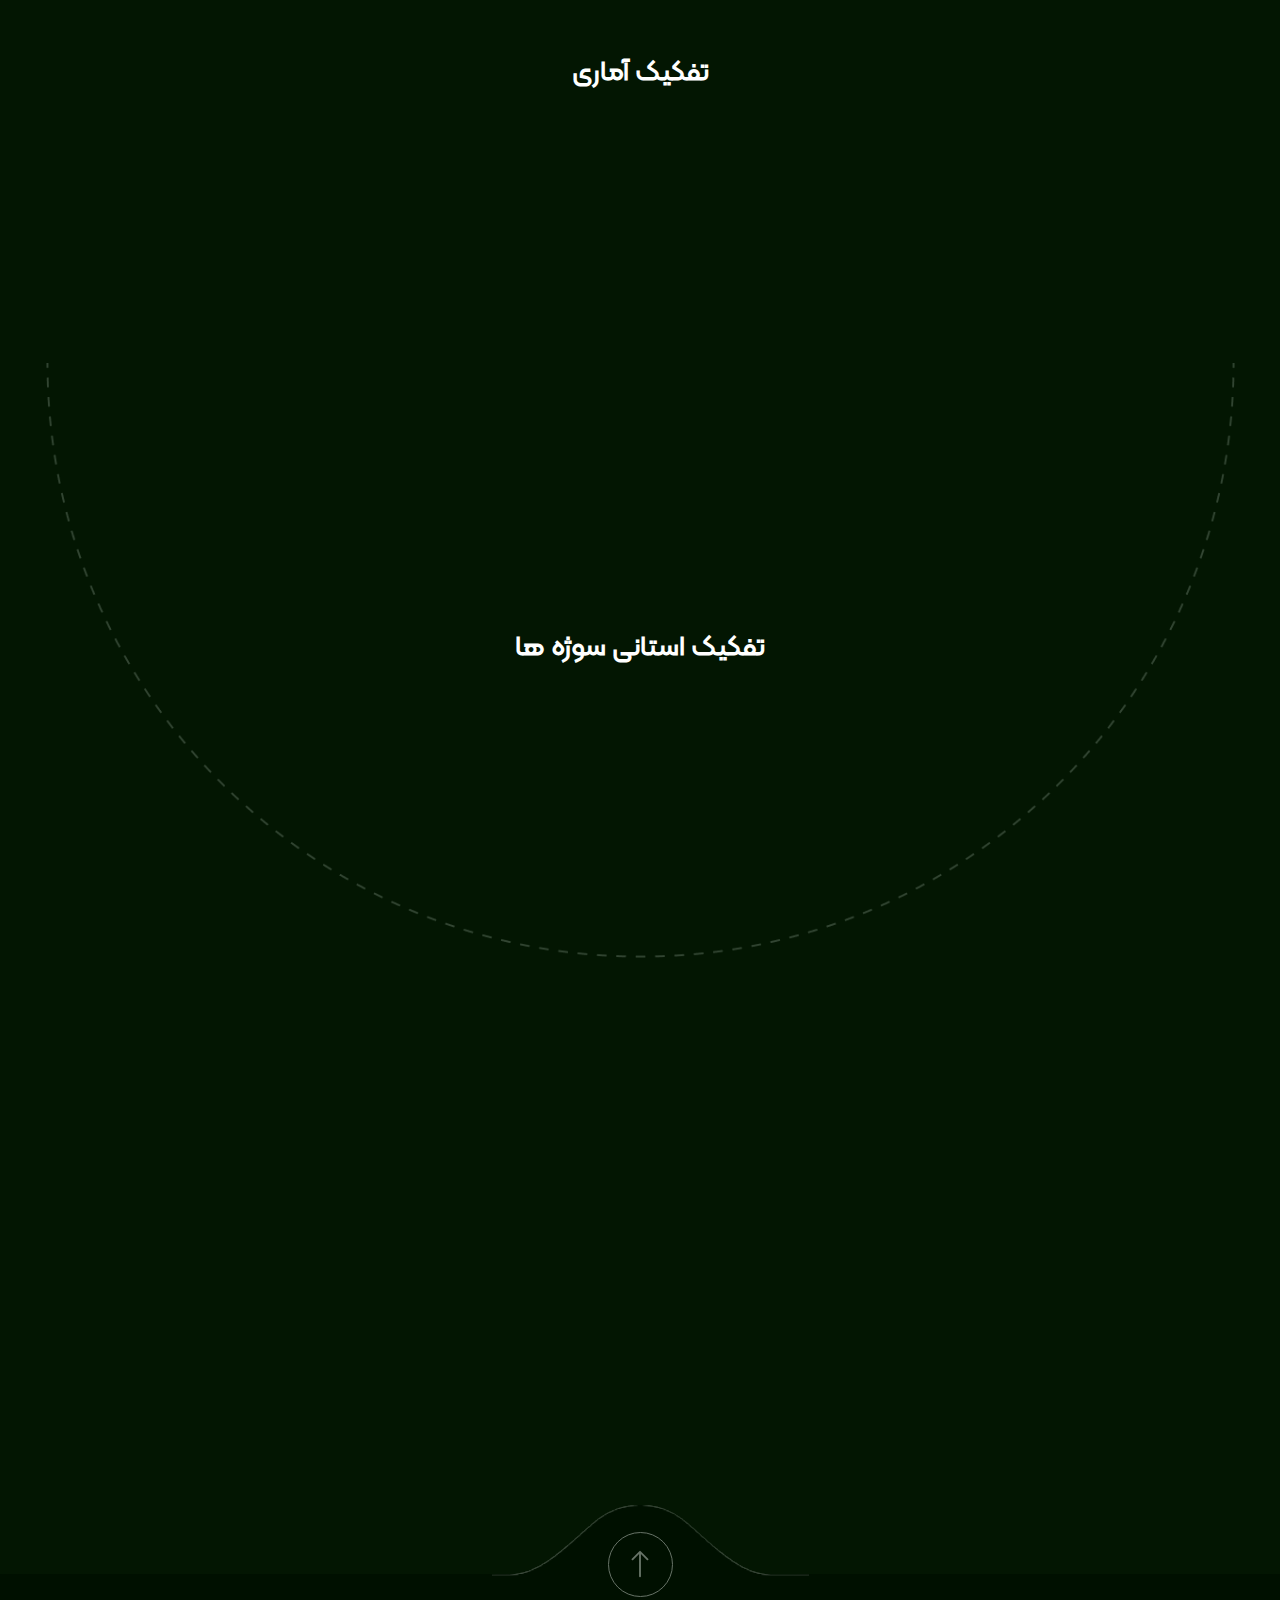
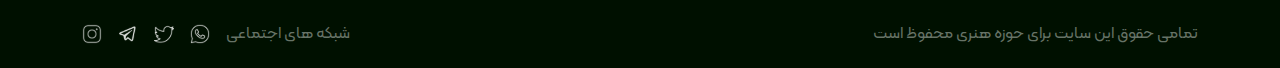
==== commit 11d3757e: "commited" ====
--- a/index.html
+++ b/index.html
@@ -584,8 +584,8 @@
                 <!-- states -->
                 <h3 class="text-white fw-bold text-center mt-5 pt-5">تفکیک استانی سوژه ها</h3>
                 <div class="row mx-0 g-5 align-items-center top my-5 py-5 iranmap">
-                    <div class="col-lg-3 order-1 order-lg-0 text-white fw-bold">
-                        <select class="mb-5 d-lg-none bg-white rounded-pill w-100 py-3 px-3 h5 fw-bold text-secondary">
+                    <div class="col-xl-3 order-1 order-xl-0 text-white fw-bold">
+                        <select class="mb-5 d-xl-none bg-white rounded-pill w-100 py-3 px-3 h5 fw-bold text-secondary">
                             <option>استان: تهران</option>
                             <option>استان: همدان</option>
                             <option>استان: فارس</option>
@@ -593,11 +593,11 @@
                             <option>استان: مازندران</option>
                         </select>
                         <div
-                            class="d-flex align-items-center align-items-lg-start flex-row flex-lg-column justify-content-between">
+                            class="d-flex align-items-center align-items-xl-start flex-row flex-xl-column justify-content-between">
                             <h5>استان</h5>
                             <h4 class="second-text fw-bold">تهران</h4>
                         </div>
-                        <hr class="third-bg ms-5 d-none d-lg-block">
+                        <hr class="third-bg ms-5 d-none d-xl-block">
                         <div class="d-flex align-items-center gap-5 py-1 justify-content-between">
                             <p class="mb-0">تعداد سوژ ها</p>
                             <p class="mb-0 second-text fw-bold h4">2500</p>
@@ -611,25 +611,165 @@
                             <p class="mb-0 second-text fw-bold h4">160</p>
                         </div>
                     </div>
-                    <div class="col-lg-6 order-0 order-lg-1">
-                        <!-- <img alt="map" src="assets/img/ir 1.png" class="img-fluid position-relative right-100"> -->
-                        <iframe src="https://visitedplaces.com/embed/?map=iran&"></iframe>
-                    </div>
-                    <div class="text-white fw-bold col-lg-3 order-2">
-                        <h5 class="text-lg-start text-end fw-bold">سوژه ها</h5>
-                        <div class="d-flex align-items-center gap-1 py-1 justify-content-lg-end">
+                    <div class="col-xl-6 order-0 order-xl-1">
+                        <svg class="overflow-hidden position-relative d-block mx-auto" height="500" version="1.1" width="550" xmlns="http://www.w3.org/2000/svg">
+      
+                            <a  xlink:href="" xlink:title="آذربایجان غربی">
+                              <path class="path-city path-city-g1"  d="M82.7,37.8C82.2,37.8,81.5,38,80.4,38.3C76.9,39.2,76.1,39.8,74.6,42.7C73.4,45.1,75.5,46.5,73.7,48.9C72,51.1,70.6,49.7,70.6,53.3C70.6,55.5,70.6,57.7,70.6,60C70.6,62.2,68.2,64.1,67,65.3C65.2,67.1,60.1,65.5,59,64.4C57.3,62.7,53.8,63.7,52.3,64C50.2,64.4,50.1,63.3,47,62.7C43.8,62.1,45.2,66.7,45.7,67.6C47,70.2,47.7,72.4,48.4,75.1C49.3,78.5,47,79.5,49.7,82.2C51.5,84,56,82.7,55,86.6C54.3,89.4,51.7,88.2,52.8,92.4C53.3,94.5,50.6,96.1,50.6,99.1C50.6,101.8,51.9,102.8,51.9,106.2C51.9,107.5,56.3,109.2,57.2,111.1C57.4,111.5,56.4,114.5,55.9,115.5C55.8,116.2,55.6,117,55.5,117.7C55.1,119.8,54.8,123.1,55.1,124.4C55.7,126.8,57.3,125.9,57.3,129.3C57.3,131.9,57.9,134.5,56,136.4C54.5,137.9,54.8,140.4,54.2,142.6C53.5,145.3,54.5,146.9,56.4,147.9C59.3,149.3,61.8,146.4,64.4,147.5C66.8,148.5,65.6,152.1,64.8,153.7C64.2,154.9,61.2,156,60.4,156.8C58.7,158.5,59.3,160.8,58.2,163C57.1,165.2,55.9,167.1,53.8,169.2C52.4,170.6,51.2,172.3,50.2,173.6C48.3,176.2,47.3,176.7,46.7,179.4C46.1,181.8,45.8,183.8,45.8,186.1C45.8,189.3,50.6,188.2,52.9,188.8C56.3,189.7,55.2,190.2,56.4,192.8C57.2,194.3,59.8,194.1,60.8,195.5C62.4,197.7,66,196.7,67.9,198.6C69.3,200,68.1,203.3,67,204.4C66.1,205.3,64.9,205.6,64.3,206.2C63.4,207.1,67.7,212.8,67.9,213.3C68.4,215.2,67.4,219.1,66.1,220.4C64,222.5,65.2,225.2,67.4,225.7C69.8,226.3,70.8,226.4,71.4,228.8C71.7,230,75.6,231.7,76.3,232.4C78.7,234.8,78.8,235.9,79.4,239.1C79.7,240.6,76.1,242.7,76.7,245.8C77.3,249,76.6,248.8,75.8,252C75,255.1,74.2,254.1,78,256C80.6,257.3,82.4,257.4,82.4,260.4C82.4,262.6,80.3,263.8,81.1,266.6C82,270.1,81.5,270.6,78.9,273.3C76.7,275.5,79.6,278.6,81.6,278.6C82.1,278.6,82.5,278.9,82.9,279C87.3,279,88.1,282.6,90.5,284.3C92.5,285.8,91.5,290,90.1,291.4C88.8,292.7,87,297.7,86.5,299.4C86.2,300.6,89.2,300.8,89.2,302.1C89.2,305.5,90.5,306.5,91.9,309.2C93.2,311.7,96.7,311,98.6,309.6C100.7,308,102.6,312.8,103.5,314C104.5,315.4,102.2,319.4,102.2,321.1C102.2,323,104.9,323.2,104.9,326.4C104.9,329.3,101.9,330,105.3,331.7C108,333.1,105,337.5,104.4,338.4C102.6,340.9,103.1,343.3,106.2,343.3C108.8,343.3,111.2,341.5,114.6,341.5C116.2,341.5,117.4,341.8,118.2,342.4C118.9,339.9,119.7,337.7,120.5,336C125,326.2,125.9,328.8,125.9,328.8C125.9,328.8,125.9,324.4,132.2,322.6C138.5,320.8,141.1,322.6,146.5,321.7C151.9,320.8,148.3,312.8,152.8,309.2C154.2,308.1,155.3,307.7,156.4,307.6C158.7,307.6,160.7,309.5,164.4,310.1C169.8,311,181.3,314.6,192.1,311.9C202.8,309.2,201,309.2,205.5,316.4C210,323.5,219.8,320.9,225.2,322.7C230.6,324.5,229.6,312,235.9,310.2C236.2,310.1,236.4,310.1,236.7,310C236.5,309.2,236.1,308.1,235.9,307.5C233.8,299.8,228.5,297.1,228.8,291.6C225,291,222.1,290.6,220.8,290.6C213.7,290.6,210.1,295.1,207.4,288.8C204.7,282.6,211.8,278.1,208.3,273.6C204.7,269.1,206.5,265.6,201.2,265.6C195.8,265.6,198.5,257.6,194,262C189.5,266.5,191.3,262.9,186,263.8C180.6,264.7,183.3,272.7,178,271.8C172.6,270.9,176.2,276.3,171.7,271.8C167.2,267.3,164.6,259.3,156.5,256.6C148.4,253.9,143.1,246.8,137.7,245C132.3,243.2,123.4,240.5,121.6,235.2C119.8,229.9,119.8,224.5,119.8,219.1C119.8,213.7,116.2,209.3,114.5,203.9C112.8,198.5,113.6,177.1,113.6,171.8C113.6,166.5,103.8,159.3,105.6,154.8C107.4,150.3,119,142.3,121.7,137.9C124.4,133.4,126.2,136.1,124.4,128.1C122.6,120.1,121.7,118.3,127.1,111.1C128,109.9,130.3,107.3,133.1,104.3C132.6,103.9,132.2,103.6,131.9,103.5C129.2,102.1,129.2,100.3,129.2,97.3C129.2,93.3,126.9,92.3,126.1,89.3C125.2,85.8,120.5,86.3,118.1,84.9C117.3,84.4,116.2,83.9,115.4,83.6C114.7,83,113.9,82.4,113.2,81.8C111.6,80.6,111.4,75.9,110.9,74.2C110.5,72.8,107.9,69.8,106.9,68.9C104.6,66.6,102.4,65.8,102.4,62.2C102.4,59.8,101.6,57.9,101.1,56C100.4,53.4,98.8,51.5,98,50.7C96.3,49,93.9,48.2,91.8,45.4C89.9,42.9,88.1,42.2,86,40.1C84.6,38.7,84.3,38,83.4,37.9C83,37.8,82.9,37.8,82.7,37.8ZM229.1,288.8C229,289,228.9,289.3,228.8,289.5C228.9,289.2,229,289,229.1,288.8Z" stroke-width="5.2631578947368425" stroke-opacity="1" transform="matrix(0.38,0,0,0.38,0,0)">
+                              </path>
+                            </a>
+                            
+                            <a xlink:href="" xlink:title="سیستان و بلوچستان">
+                              <path class="path-city path-city-g2" d="M1154.3,711C1153.8,715.5,1153.4,719.1,1153,720.8C1151.2,728.8,1144.1,743.1,1144.1,757.4C1144.1,771.7,1146.8,774.3,1150.4,784.2C1154,794,1150.4,797.6,1141.5,797.6C1132.6,797.6,1128.1,787.8,1123.6,780.6C1119.1,773.5,1104.9,772.6,1103.1,769C1101.3,765.4,1097.7,766.3,1093.3,769.9C1088.8,773.5,1054.9,779.7,1049.6,782.4C1044.2,785.1,1045.1,786.9,1043.3,794C1041.5,801.1,1034.4,844.8,1033.5,851.1C1032.6,857.4,1033.5,855.6,1039.8,860C1046,864.5,1043.4,871.6,1043.4,882.3C1043.4,893,1043.4,896.6,1038.9,903.7C1034.4,910.8,1038.9,914.4,1038.9,919.8C1038.9,925.2,1039.8,924.3,1044.3,930.5C1048.8,936.7,1023.8,946.6,1014.8,951.9C1005.9,957.3,1009.4,956.4,1016.6,961.7C1023.7,967.1,1021.1,970.6,1018.4,978.6C1015.7,986.6,1013.1,981.3,1013.1,990.2C1013.1,999.1,1014.9,1009,1014.9,1015.2C1014.9,1021.4,1007.8,1052.7,1007.8,1058.9C1007.8,1065.1,1010.5,1076.8,1014.1,1082.1C1017.7,1087.5,1021.2,1085.7,1021.2,1092.8C1021.2,1099.9,1019.4,1099.9,1021.2,1107.1C1023,1114.2,1021.2,1109.8,1019.4,1116C1017.6,1122.2,1022.1,1124,1020.3,1130.3C1018.5,1136.5,1017.6,1134.8,1017.6,1141.9C1017.6,1149,1014.9,1149.1,1014,1155.3C1013.1,1161.5,1022.9,1162.4,1028.3,1167.8C1033.7,1173.2,1031,1173.1,1036.3,1178.5C1041.7,1183.9,1043.4,1186.5,1044.3,1193.7C1044.5,1195.3,1044.9,1197.6,1045.4,1200.3C1048,1199.3,1051.3,1197.8,1052.2,1197.6C1054.3,1197.1,1055,1195.9,1056.9,1195.4C1058.3,1195,1060.7,1193.8,1061.9,1193.8C1064.8,1193.8,1067.1,1194.3,1069.1,1196.3C1070.8,1198,1072.4,1199.1,1075.4,1199.1C1077.6,1199.1,1078.6,1198.2,1080.7,1198.2C1082.6,1198.2,1083.5,1197.9,1085.4,1197.9C1086.8,1197.9,1090.5,1197.3,1091.4,1198.5C1091.6,1198.8,1094.3,1202.8,1094.8,1202.6C1095.2,1202.5,1095.6,1202.4,1096.1,1202.3C1096.4,1202.3,1097.4,1202.4,1097.7,1202.3C1099.3,1201.3,1101.3,1199.7,1103,1198.8C1104.8,1197.9,1107,1198.8,1108.9,1199.7C1110.7,1200.6,1111.6,1202.8,1113.3,1203.2C1114.6,1203.5,1116.7,1203.2,1117.7,1201.9C1118.9,1200.3,1119.4,1198,1122.4,1198.7C1124.3,1199.2,1125.3,1200.1,1126.5,1201.2C1127.5,1202.2,1130.8,1205.2,1132.8,1203.7C1133.8,1202.9,1135.5,1201.3,1133.7,1199.9C1132.3,1198.9,1130.4,1197.8,1132.1,1196.1C1132.9,1195.3,1134.2,1193.7,1135.9,1193.3C1136.5,1193.1,1141.1,1192.9,1141.6,1193.3C1142.9,1193.6,1144.3,1193.8,1145.4,1194.9C1146.5,1196,1147.9,1197.2,1147.9,1199C1147.9,1200.7,1149,1204.5,1150.1,1205C1153.4,1206.7,1172.9,1208.8,1174.2,1208.8C1176.9,1208.8,1181.6,1209.7,1184.2,1210.4C1186,1210.9,1188.2,1210.5,1189.9,1211.3C1191,1211.9,1193.1,1214.7,1194,1214.8C1196.1,1215.2,1198.2,1215.3,1200.3,1215.7C1201.9,1216,1203.8,1216,1205.6,1216C1207.3,1216,1208.9,1216,1210.6,1215.7C1211.8,1215.5,1214.5,1214.8,1215,1212.9C1215.5,1210.9,1213.7,1210.7,1213.7,1209.1C1213.7,1207.8,1214.8,1206.2,1215.9,1205.3C1218.4,1203.4,1219,1204.5,1220.3,1206.2L1220.5,1205.3L1222.3,1198.6L1221.9,1170.2L1224.1,1169.3L1224.1,1165.3L1222.8,1164L1222.8,1156.9L1226.8,1157.8L1228.6,1155.5L1230.8,1126.2C1230.8,1124.5,1231.6,1121.8,1233.5,1120.9C1234.8,1120.2,1237,1118.2,1239.3,1118.2C1242.4,1118.2,1243.2,1117.8,1245.1,1115.9C1246.5,1114.5,1247.7,1114.8,1250,1113.7C1251.6,1112.9,1250.5,1108.5,1252.2,1108.8C1255.4,1109.4,1256.5,1110.3,1259.7,1109.7C1264.1,1108.8,1260,1107,1261.5,1103.9C1262.4,1102,1262.7,1101.2,1263.3,1099C1263.9,1096.6,1264.7,1096.8,1268.2,1095.9C1269.6,1095.5,1269.4,1092.6,1270.9,1092.3C1272,1092.1,1276.1,1091,1278,1091C1281.4,1091,1282.1,1090.5,1284.7,1089.2C1286.4,1088.4,1288.3,1087.5,1290.5,1087C1293,1086.4,1294.4,1084.8,1296.3,1084.3C1298.9,1083.6,1302.3,1083.4,1305.2,1083.4C1307.3,1083.4,1310.1,1081,1311.9,1082.1C1314.8,1083.9,1316.1,1083.2,1318.6,1082.5C1320.3,1082.1,1322,1085.2,1323.5,1084.3C1324.2,1083.9,1325,1083.4,1325.7,1083L1325.3,1066.1L1327.5,1065.2L1330.6,1063.4L1331,1060.7L1327.9,1058.9L1327.9,1045.6L1329.7,1042.5L1331.9,1042.1L1330.1,1039.4C1330.1,1039.4,1329.7,1035.8,1327.9,1034.5C1326.1,1033.2,1322.1,1032.3,1322.1,1032.3L1319.9,1035L1308.4,1036.8L1303.9,1038.6L1299.9,1037.3L1296.3,1037.3L1293.2,1036L1292.8,1031.1L1291.9,1028.9L1291.9,1024.9L1295,1018.2L1294.6,1014.7L1290.6,991.6L1285.7,976.5L1286.6,958.3L1285.3,955.6C1284.3,955.8,1281.4,956.2,1280,956.5C1279.2,956.7,1273.9,957.5,1273.3,958.3C1272.1,960.2,1269.7,955.6,1268.4,954.3C1267,952.9,1266.9,949.4,1264.9,949.4C1260.7,949.4,1262.8,946.7,1259.6,945.9C1257,945.2,1253.4,944.5,1250.3,943.7C1247.7,943.1,1243.2,941.9,1241,941.9C1238.2,941.9,1236.3,940.1,1233.9,939.7C1232.8,939.5,1227.8,939.6,1226.8,938.8C1224.9,937.4,1223.2,935.9,1221,934.8C1218.4,933.5,1218.5,931.8,1216.6,930.4C1215,929.2,1213.2,926.4,1211.7,925.5C1210.2,924.6,1207,924.2,1205.9,921.9C1204.8,919.8,1202.9,918.5,1201.5,917C1200.6,916.1,1198.9,913.2,1198.4,912.1C1197.6,910.1,1195.6,906.9,1195.3,905.4C1194.8,902.9,1193.7,901.6,1193.1,898.7C1192.6,896.3,1189.1,895.3,1189.1,894.7C1189.1,890.6,1185.1,893,1184.7,891.1C1184.2,888.9,1184.8,886.5,1182.5,885.3C1181.9,885,1181.3,884.7,1180.7,884.4C1180.7,884.4,1180.7,874.6,1179.8,873.3C1178.9,872,1177.1,873.3,1177.1,873.3L1144.2,837.8L1202.4,756.5L1202.9,745.8L1205.1,744L1205.5,740L1203.3,738.7L1203.3,736.5L1201.1,732.5C1201.1,732.5,1201.5,728.5,1201.5,727.2C1201.5,725.9,1197.5,724.5,1197.5,724.5L1196.6,718.7L1194.4,713.4L1154.3,711L1154.3,711Z" stroke-width="5.2631578947368425" stroke-opacity="1" transform="matrix(0.38,0,0,0.38,0,0)">
+                              </path>
+                            </a>
+                            
+                            <a xlink:href="" xlink:title="خراسان">
+                              <path class="path-city path-city-g2" d="M870.6,179.5C865.5,179.5,867.8,181.8,865.3,183C863.5,183.9,862.4,186.6,860.4,186.6C859.7,186.6,858.9,186.6,858.2,186.6C855.7,186.6,852.6,187.1,850.2,186.6C845.9,185.7,844.9,181.8,842.2,181.3C838.2,180.5,837.2,181.3,835.1,183.5C832.2,186.4,831.2,181.7,827.1,181.7C823,181.7,820.1,181.4,816.9,183C815.4,183.8,811.7,187.6,813.4,189.2C814.3,190.1,817.4,194.1,814.7,195.4C812.5,196.5,811.5,198.4,808.5,197.6C808.2,197.5,807.9,197.5,807.7,197.4C807.8,200,807.9,202.7,807.9,203.6C807.9,208.6,805.4,217.5,805.4,223.8C805.4,230.1,805.4,228.9,811.7,231.4C818,233.9,807.9,240.2,799.1,242.7C790.3,245.2,783.9,259.1,783.9,259.1C783.9,259.1,791.5,275.5,796.5,275.5C801.5,275.5,796.5,278,800.3,283.1C804.1,288.1,801.6,289.4,800.3,295.7C799,302,805.4,302,811.7,309.6C818,317.2,824.3,313.4,829.4,315.9C834.4,318.4,838.2,313.4,845.8,315.9C853.4,318.4,844.5,328.5,842,333.6C839.5,338.6,848.3,362.6,850.8,367.7C853.3,372.7,873.5,386.6,873.5,391.7C873.5,396.8,859.6,408.1,859.6,414.4C859.6,420.7,852,422,839.4,429.6C832.5,433.8,821.3,450.1,811.9,465.1C813.2,465.2,814.3,465.2,814.8,465C820.5,463.1,836.2,460.6,840,454.9C843.8,449.2,858.3,439.1,864,435.3C866.5,433.6,869.4,433.1,872.7,433C876.9,432.9,881.5,433.7,886.1,434C894.3,434.6,901.9,440.3,898.7,449.8C895.5,459.3,898.1,468.1,889.9,468.7C881.7,469.3,880.4,475.6,877.3,480C874.1,484.4,879.8,482.5,874.1,495.2C868.4,507.8,864,510.4,864.6,517.3C865.2,524.2,863.3,530.6,869,533.7C874.7,536.9,878.5,550.1,884.2,552C889.9,553.9,900.6,552.7,904.4,549.5C908.2,546.3,915.1,549.5,913.2,552.7C911.3,555.9,905,565.9,911.3,571.6C917.6,577.3,913.8,587.4,917,595.6C920.2,603.8,918.9,611.4,924.6,611.4C930.3,611.4,942.3,627.8,942.3,634.7C942.3,641.6,953,651.7,950.5,657.4C948,663.1,937.2,674.4,934.1,680.1C930.9,685.8,933.5,683.9,929.1,697.1C928.4,699.3,927.1,702.5,925.6,706.1C967.3,721.9,1009.8,737.5,1013.6,740C1021.2,745,1028.7,767.8,1036.3,777.9C1039.6,782.3,1042.3,784.7,1045.2,786.3C1045.9,784.7,1047,783.6,1049.6,782.2C1055,779.5,1088.9,773.3,1093.3,769.7C1097.8,766.1,1101.4,765.3,1103.1,768.8C1104.8,772.3,1119.1,773.3,1123.6,780.4C1128.1,787.5,1132.6,797.4,1141.5,797.4C1150.4,797.4,1154,793.8,1150.4,784C1146.8,774.2,1144.1,771.5,1144.1,757.2C1144.1,742.9,1151.3,728.6,1153,720.6C1153.4,719,1153.8,715.4,1154.3,710.8L1131.8,709.2L1131.8,700.3L1130,697.6L1128.7,695.8L1131.4,690.5L1128.7,681.6L1127.8,671.4C1127.8,671.4,1126.5,665.6,1128.2,664.3C1130,663,1128.6,662.1,1128.6,662.1L1129.9,655.4L1129,648.3L1105.9,583.5C1109,585.1,1105,580,1105.9,578.2C1107.1,575.9,1108,573.8,1109.9,572C1111.5,570.4,1113.8,570,1114.8,568C1116,565.7,1116.5,563.1,1118.4,561.3C1119.1,560.6,1122.6,557.7,1122.8,556.9C1122.9,556.5,1123.4,550.9,1123.7,550.7C1123.8,550.6,1130.3,548.3,1129.9,547.6C1128,543.8,1125.4,545.4,1121.9,545.4C1116.1,545.4,1111.2,544.9,1105.9,543.6C1103.5,543,1102.1,542.5,1100.6,540.9C1099.6,539.9,1097.9,538,1097.9,536C1097.9,532.9,1098,532.5,1099.7,530.2C1101.1,528.3,1101.6,525.5,1100.6,523.5C1099.8,522,1100.2,519.2,1099.3,517.3C1098.3,515.3,1098,513.8,1098,511.1C1098,508.9,1098,506.7,1098,504.4C1098,501.7,1098.4,500.3,1098.9,498.2C1099.2,496.9,1101.6,493.4,1102.9,492.4C1104.6,491.1,1105.8,489.4,1106.9,488C1108.2,486.3,1109.5,484.9,1112.7,484.9C1114.6,484.9,1120.2,485.9,1121.1,484C1122.1,482,1122.1,480.3,1120.2,477.8C1118.8,475.9,1118,474.6,1115.8,472.9C1115.2,472.4,1109.9,468.1,1110.9,467.6C1111.8,467.1,1118.9,467.2,1119.3,466.3C1120.6,463.8,1119.2,461.6,1122.4,461C1125.7,460.3,1126.4,460.4,1126.4,456.6C1126.4,454.2,1127.1,450.1,1128.6,448.6C1130.6,446.6,1130.4,444.5,1130.4,441.5C1130.4,438.5,1130.4,436.9,1130.4,433.9C1130.4,431,1131.6,430,1132.2,427.7C1132.8,425.4,1133.5,423.6,1133.5,421C1133.5,418.6,1128,416.2,1129.9,414.8C1129.9,413.6,1129.2,408.1,1130.3,407.2C1132.7,405.4,1134.3,405.9,1134.3,402.3C1134.3,399,1136.7,398,1137.4,395.2C1138.1,392.2,1137.7,390.5,1139.6,388.5C1141.2,386.9,1140.9,384.9,1140.9,382.3C1140.9,378.9,1139.7,378.8,1136.9,377.4C1135.2,376.6,1134,373.7,1135.6,371.6C1136.9,369.9,1136.9,367.9,1136.9,364.9C1136.9,362.4,1136.9,360.1,1136.5,357.8C1136.1,355.8,1134.6,352.5,1132.1,352.5C1128.1,352.5,1128.3,352.2,1129.9,348.9C1130.6,347.5,1133.5,344.3,1133.5,342.2C1133.5,339.6,1133.5,337.6,1133.1,335.5C1132.5,332.4,1132,331.5,1130.9,329.3C1130.1,327.7,1129.9,324.7,1128.6,323.5C1126,320.9,1127.4,321.4,1128.2,318.2C1128.6,316.7,1129.3,313.2,1128.6,311.5C1127.6,309,1128.8,308.1,1129.5,305.3C1130.7,300.4,1128.2,303.5,1126.4,300.4C1126,299.7,1125.5,298.9,1125.1,298.2L1126,297.8L1076.7,300.5C1073.4,300.5,1073.4,299.4,1072.3,297.8C1072.1,297.4,1071.9,293,1071,292.5C1068.1,291,1066.8,288.2,1065.2,287.2C1062.7,285.7,1061.8,284.3,1060.3,281.4C1059.2,279.1,1058,276.7,1056.7,274.3C1055.8,272.5,1053.5,268.8,1050.9,269.4C1046.6,270.5,1045,267.9,1042,267.2C1039,266.5,1035.8,263.6,1032.7,263.6C1030,263.6,1028.8,265.9,1026.9,264C1025.8,262.9,1026.2,257.9,1023.8,259.1C1023.3,259.4,1015.5,262.2,1016.7,257.3C1017.1,255.6,1014.6,252.9,1012.7,252C1010.5,250.9,1009.2,249.7,1008.7,247.1C1008.2,244.8,1008.4,242.3,1007.8,240C1007.7,239.5,1007.2,233.3,1006.9,233.3C1004.6,233.3,1003,236.5,1001.6,236C999.3,235.1,996.4,233.5,994.9,232C992.7,229.8,990.5,228.8,989.1,228.4C987.2,227.9,985.9,224.4,983.8,224.4C981.7,224.4,977.1,225.2,975.8,223.5C973.4,220.3,974,220.8,971.8,223.1C971,223.9,967.5,227.5,965.6,227.1C963,226.6,960,222.2,958,222.2C952,222.2,955.1,226.4,952.7,227.5C949.5,229.1,947.8,227.5,944.3,226.6C942.7,226.2,934.8,224.8,934.5,223.5C934.1,221.5,933.4,217.5,930.9,216.8C927.9,216.1,924.4,216.9,921.6,215.5C920.3,214.8,917.1,213.5,916.3,212.4C913.7,208.9,913.9,211.5,911,211.5C908.9,211.5,905.4,210.4,904.3,209.3C904.2,209.2,904.1,208.9,903.9,208.9C900.5,207.6,895.6,206.7,891.9,206.7C889.2,206.7,887.8,207.6,885.2,206.3C883.6,205.5,879.4,203.8,879.4,201C879.4,199.9,880.1,194.6,879.4,193.9C878.7,193.2,876.3,191.4,875.9,189.9C875.4,188,873.2,186.8,873.2,185C873.3,183.2,873.4,179.5,870.6,179.5L870.6,179.5ZM796.3,489.8C795.8,490.5,795.4,491.1,795.1,491.5C795.4,491.1,795.8,490.5,796.3,489.8ZM1200.5,727.1C1200.6,727.2,1200.6,727.3,1200.7,727.4C1200.6,727.3,1200.5,727.2,1200.5,727.1Z" stroke-width="5.2631578947368425" stroke-opacity="1" transform="matrix(0.38,0,0,0.38,0,0)">
+                              </path>
+                            </a>
+                            
+                            <a xlink:href="" xlink:title="هرمزگان">
+                              <path class="path-city path-city-g3"  d="M749.7,920.7C749.7,920.7,755.1,932.3,749.7,935.9C744.3,939.5,749.7,942.2,755.1,946.6C760.5,951.1,771.2,959.1,772.9,965.4C774.7,971.6,769.3,986.8,769.3,993.1C769.3,999.4,775.5,998.4,777.3,1004.7C779.1,1010.9,764.8,1012.7,760.3,1012.7C755.8,1012.7,759.4,1016.3,754,1018.1C748.6,1019.9,745.1,1034.2,738.8,1038.6C732.6,1043.1,725.4,1035.9,720,1035C714.6,1034.1,709.3,1037.7,703,1038.6C696.8,1039.5,697.7,1037.7,686.1,1037.7C674.5,1037.7,660.2,1044.8,663.8,1047.5C667.4,1050.2,658.4,1056.4,662.9,1059.1C667.4,1061.8,659.3,1063.6,654.9,1067.1C650.4,1070.7,636.2,1060.9,629,1062.7C621.9,1064.5,621.8,1057.3,612,1057.3C602.2,1057.3,599.5,1057.3,595.1,1052.9C590.6,1048.4,588.8,1047.5,588.8,1047.5C588.8,1047.5,587,1049.3,577.2,1052C575.4,1052.5,573.4,1053.5,571.3,1055C573,1055.5,573.4,1056.3,573.4,1056.3L577.8,1059.5L582.2,1063.6L586,1065.5C586,1065.5,593.8,1071.8,596,1073.4C598.2,1075,624.2,1083.8,624.2,1083.8C624.5,1084.1,625,1084.4,625.2,1084.8C625.9,1086.5,626.9,1087.5,627.4,1089.5C627.8,1091.3,628.1,1093,629.3,1094.3C630.9,1095.9,631.3,1097.4,633.4,1098.4C635.6,1099.5,637.4,1099.9,639.1,1101.6C640.3,1102.8,642,1104.4,643.5,1105.1C645,1105.9,646.8,1105.7,648.8,1105.7C650.9,1105.7,653,1105.7,655.1,1105.7C656.3,1105.7,660.5,1106.4,661.4,1105.7C662.1,1105.1,663.8,1103.2,665.2,1103.2C667,1103.2,668.7,1103.5,670.2,1103.5C672.9,1103.5,672.4,1104.6,674.6,1105.7C677,1106.9,679.1,1106.3,681.8,1106.3C683.6,1106.3,686.5,1105.4,688.1,1107C689.3,1108.2,691.1,1110,692.2,1111.4C693.2,1112.7,694,1115.3,695.6,1116.2C697.8,1117.3,699.6,1116.8,701.9,1117.2C703.9,1117.5,707.3,1117.9,708.2,1120C708.9,1121.8,711.2,1124.2,714.2,1123.5C716.1,1123,717.2,1120.9,719.2,1121.9C720.5,1122.5,722.9,1124.1,724.5,1122.8C726.1,1121.6,727.3,1119.9,729.2,1119C730.3,1118.4,732.9,1116.9,733.6,1115.5C734.8,1113.1,737.2,1113.6,738.6,1111.7C739.9,1110.4,741.1,1109.4,742.7,1108.2C744.5,1106.8,745.9,1106,748.4,1105.4C749.8,1105,752,1103.7,753.1,1102.6C754.2,1101.5,756.6,1099.3,758.7,1100.4C760.7,1101.4,762.4,1101.3,764.7,1101.3C766.4,1101.3,768,1101.3,769.7,1101.3C772.4,1101.3,773,1100.4,775,1099.4C776.1,1098.9,778.5,1099.1,779.7,1097.8C780.6,1096.9,781.1,1095.5,780.6,1093.7C780.2,1092,779.7,1091.1,779.7,1089.3C779.7,1087.4,780.6,1086.5,781.6,1085.2C782.9,1083.5,783.5,1082.9,785.7,1082.3C787.2,1081.9,788.6,1081.8,790.4,1081.4C792.1,1081,794.2,1080.5,796.1,1080.5C798,1080.5,800.5,1081,802.4,1080.5C804.6,1079.9,805,1079.5,806.5,1078C807.8,1076.7,809.6,1076.4,810.6,1075.5C812.2,1073.8,813.2,1073.5,814.7,1072C815.9,1070.8,816.2,1069.9,817.2,1068.5C818.3,1067,819.9,1066.2,821.9,1065.7C824,1065.2,826.2,1065.5,828.2,1065C829.8,1064.6,832.8,1064.2,834.5,1065C836.1,1065.8,838.4,1066.9,840.1,1066.9C842.7,1066.9,845.4,1068.2,847.9,1068.2C850,1068.2,852.5,1068,854.5,1068.5C855.9,1068.9,859,1068.3,860.2,1069.4C861.4,1070.6,862.5,1071.9,864.6,1071.9C867.3,1071.9,867.7,1073.4,869.3,1075.1C870.9,1076.7,872.5,1077.4,874,1078.9C875.5,1080.4,875.6,1081.5,876.5,1083.3C876.7,1083.7,876.9,1084.1,877.1,1084.6C877.1,1084.6,879.6,1089.1,881.2,1090C882.8,1091,884.3,1098.5,884.3,1098.5C884.3,1098.5,889,1111.2,889.6,1112.8C890.2,1114.4,888.3,1118.2,888.3,1118.2C888.1,1118.8,888.8,1118.3,888,1119.1C886.3,1120.8,886,1123,887.1,1125.1C887.9,1126.6,889.8,1127.3,889.3,1129.5C888.9,1131.1,889,1132.9,889.3,1134.3C889.6,1136,889.9,1136.5,890.9,1137.8C892.1,1139.4,893.2,1140.8,894.7,1142.2C896.1,1143.6,896.5,1144.6,896,1147C895.7,1148.3,894.3,1149.3,894.7,1151.1C895,1152.4,894.7,1154.4,895.3,1155.5C895.8,1156.4,896.6,1159.9,897.2,1160.6C898.5,1161.9,900.1,1162.3,901.3,1164.1C901.7,1164.7,902.1,1165.4,902.6,1166C902.8,1166.6,902.9,1167.3,903.2,1167.9C903.9,1169.3,904,1172.2,905.1,1173.3C906.4,1174.7,907.7,1177.2,909.8,1177.7C912,1178.3,912.6,1177.7,914.8,1177.7C916.5,1177.7,919.2,1179.6,920.5,1179C921.6,1178.4,923.2,1177.6,924.9,1178C927,1178.5,926.8,1179.6,929.3,1179.6C931.5,1179.6,932.9,1178,934.6,1178C936.1,1178,938.8,1179,939.3,1180.9C939.5,1181.6,940.8,1185,942.1,1185C944.5,1185,946.7,1182.2,948.7,1182.2C952,1182.2,950.9,1181.4,953.7,1182.8C955.2,1183.6,956.9,1186.3,957.8,1187.9C958.8,1189.6,959.8,1191.6,961.2,1192.7C962.9,1194,966,1195.5,968.4,1194.9C970.3,1194.4,973.7,1191.6,975.6,1191.1C976.7,1190.8,981.2,1189,982.8,1188.6C984,1188.3,986.4,1187.8,987.5,1188.6C989.9,1190.4,989.5,1188.3,991.3,1187.9C992.7,1187.6,995.1,1187.2,996.6,1187.6C998.7,1188.1,999.7,1189.2,1002.2,1189.2C1004.2,1189.2,1006.2,1189.2,1008.2,1189.2C1011,1189.2,1012.8,1189.5,1015.4,1190.1C1017.6,1190.7,1018.6,1193,1021.3,1193C1023.3,1193,1024.6,1194.4,1025.7,1195.8C1026.8,1197.3,1028.1,1199.1,1029.5,1200.6C1030.6,1201.7,1033.5,1203.6,1035.4,1203.1C1035.8,1203,1036.2,1202.9,1036.7,1202.8C1038.3,1202.6,1041.1,1201.8,1042.7,1201.8C1043.2,1201.8,1044.5,1201.3,1046,1200.7C1045.5,1198,1045.1,1195.6,1044.9,1194.1C1044,1187,1042.2,1184.3,1036.9,1178.9C1031.5,1173.5,1034.2,1173.6,1028.9,1168.2C1023.5,1162.8,1013.7,1161.9,1014.6,1155.7C1015.5,1149.5,1018.2,1149.4,1018.2,1142.3C1018.2,1135.2,1019.1,1137,1020.9,1130.7C1022.7,1124.5,1018.2,1122.7,1020,1116.4C1021.8,1110.2,1023.6,1114.6,1021.8,1107.5C1020.6,1102.6,1021,1101,1021.5,1098.2C1018.5,1098.7,1016,1099.1,1014.7,1099.5C1007.6,1101.3,1001.3,1100.4,995.9,1103.1C990.5,1105.8,987,1104.9,979.8,1104.9C972.6,1104.9,972.6,1100.4,972.6,1096.9C972.6,1093.3,961.9,1077.3,955.7,1077.3C949.5,1077.3,950.3,1077.3,946.8,1080C943.2,1082.7,941.5,1088,936.1,1084.5C930.7,1080.9,925.4,1074.7,918.2,1074.7C911,1074.7,909.3,1062.2,909.3,1054.2C909.3,1046.2,905.7,1030.1,902.1,1025.6C898.5,1021.1,902.1,1020.2,902.1,1015.8C902.1,1011.3,891.4,997.1,885.2,996.2C879,995.3,881.6,988.1,878.9,976.5C876.2,964.9,866.4,970.3,861.9,976.5C857.4,982.7,848.5,988.1,839.6,988.1C830.7,988.1,815.5,972.9,814.6,966.7C813.7,960.5,813.7,952.4,813.7,945.3C813.7,938.2,816.4,923.9,809.2,923.9C802,923.9,790.5,932.8,784.2,936.4C778,940,776.2,929.3,769,926.6C761.3,923.4,749.7,920.7,749.7,920.7L749.7,920.7Z" stroke-width="5.2631578947368425" stroke-opacity="1" transform="matrix(0.38,0,0,0.38,0,0)">
+                              </path>
+                            </a>
+                            
+                            <a xlink:href="" xlink:title="بوشهر">
+                              <path class="path-city path-city-g3"  d="M397.3,814.4C397,814.4,396.6,814.4,396.3,814.5C392.3,815.2,389.9,818.8,387.7,822C388.4,822.1,389.1,822.3,390.1,822.3C392.1,822.3,393.1,823.6,394.2,825.1C395.2,826.5,395.8,827.2,396.7,828.9C397.3,830.1,398.9,832.3,398.9,834C398.9,835.9,398.7,837.3,398.3,839.1C397.8,841.1,398.3,842.2,399.2,844.2C400,845.9,401.8,847.2,403.6,849C403.8,849.3,404.5,850.9,404.9,851.2C406,852.3,406.5,854.6,407.7,856C409.2,857.5,410.3,859.9,411.8,861.4C413.1,862.7,413.6,864.1,414.9,865.8C415.6,866.8,417.3,868.2,418.4,869.3C419.6,870.5,421,871.8,421.8,873.4C422.5,874.8,423.7,876.6,424.9,877.8C425.6,878.5,427,880.6,428.3,881.3C429,881.6,433.5,883.9,433,884.8C432.7,885.3,432.3,885.8,432.1,886.4C433.4,889.1,431.7,888.9,431.2,891.2C430.5,893.9,432.2,893.8,432.8,895.9C433,896.6,433.7,899.4,432.8,900.3C431.8,901.3,430.6,901.8,430.6,903.8C430.6,905.5,430.8,907.8,432.5,908.2C434.1,908.6,435.7,908.2,437.2,908.2C439.5,908.2,442,908.3,443.8,910.1C445.3,910.9,447.5,911.2,448.5,913.3C449.9,916.1,448.4,916.3,447.6,918C446.5,920.2,445,919.4,443.2,921.2C441.5,922.9,441.9,923.1,441.9,925.6C441.9,928.5,443.6,928.6,444.7,931C445.6,932.8,447,933.8,449.1,934.8C450.9,935.7,454.9,936.2,456,937.6C457.2,939.3,457.9,940.6,458.8,942.4C459.5,943.9,459.7,945.1,459.7,947.2C459.7,949.1,459.7,951,459.7,952.9C459.7,954.3,459.2,957,459.7,958.3C459.9,958.8,460.1,959.4,460.3,959.9C460.4,960.1,460.5,960.3,460.6,960.5C461.2,961.7,463,963.1,463.4,964.6C463.8,966.3,463.6,968.6,465,970C466.6,971.6,467.7,972.7,468.8,974.8C469,975.2,469.2,975.6,469.4,976.1C470.3,978,471.8,979.7,472.8,981.8C473.9,984,473,984.3,472.5,986.2C472.2,987.5,471.8,989.8,472.2,991.3C472.7,993.4,473.8,993.4,475.6,994.8C477.1,995.9,476.8,997.2,477.8,998.6C479,1000.2,480.5,1001.6,481.6,1003C482.9,1004.7,484,1003.6,486,1004.6C487.6,1005.4,489.7,1007.3,491,1008.7C491.8,1009.5,493.5,1012.2,494.8,1012.5C496.9,1013,498.2,1011.9,500.1,1012.8C502,1013.8,505.3,1012.5,506.4,1013.1C508,1012.7,510.5,1012.3,512,1013.1C513.6,1013.9,514.9,1015.2,517,1014.7C518.5,1014.3,520.9,1014.1,522.6,1014.4C525.3,1014.9,527.2,1015.2,529.2,1017.2C530.7,1018.7,531.4,1019.7,533,1021.3C534.6,1022.9,536.4,1023.5,538,1025.1C539.5,1026.6,541.3,1027.2,543.3,1028.3C544.9,1029.1,547.3,1029.6,549.2,1029.6C551.7,1029.6,552.7,1030.1,554.9,1031.2C556.8,1032.2,557.9,1033.6,559.6,1035.3C560.8,1036.6,562.6,1038.2,563.7,1039.7C564.7,1041.1,565.3,1042.7,566.8,1043.5C567.5,1043.9,571.6,1045.9,570.2,1047.3C568.4,1049.1,566.4,1047.2,564.3,1048.3C563.1,1048.9,561.4,1051.5,563.7,1052.4C564.2,1052.6,564.7,1052.8,565.3,1053C565.3,1053,567.5,1054.6,570.3,1054.9C570.8,1055,571.2,1055,571.6,1055.2C573.7,1053.8,575.7,1052.7,577.5,1052.2C587.3,1049.5,589.1,1047.7,589.1,1047.7C589.1,1047.7,589.2,1047.8,589.2,1047.8C582.3,1039.2,567.7,1031.1,564.1,1026.3C558.7,1019.2,548,993.3,548,989.7C548,986.1,548,988.8,540.9,986.1C533.8,983.4,528.4,962,528.4,954C528.4,946,523.9,933.5,523.9,933.5C523.9,933.5,502.5,904.9,501.6,896.9C500.7,888.9,491.8,880.8,485.5,880.8C479.3,880.8,473,862,473,857.6C473,853.1,464.1,849.6,457.8,849.6C451.6,849.6,447.1,849.6,441.7,850.5C436.3,851.4,438.1,838,434.5,837.1C430.9,836.2,426.5,832.7,426.5,826.4C426.5,820.1,416.7,819.2,411.3,819.2C406.4,818.9,402.2,814.2,397.3,814.4L397.3,814.4Z" stroke-width="5.2631578947368425" stroke-opacity="1" transform="matrix(0.38,0,0,0.38,0,0)">
+                              </path>
+                            </a>
+                            
+                            <a xlink:href="" xlink:title="فارس">
+                              <path class="path-city path-city-g3" d="M540.4,699.1C538.7,699,536.2,700.4,533.6,702.9C529.1,707.4,524.7,707.3,521.1,711.8C517.5,716.3,516.7,715.4,512.2,714.5C507.7,713.6,505.1,714.5,507.7,718.1C510.4,721.7,512.2,724.4,518.4,724.4C524.6,724.4,522,734.2,519.3,742.2C516.6,750.2,511.3,757.4,511.3,763.6C511.3,769.8,511.3,775.2,506,775.2C500.6,775.2,505.1,785,504.2,790.4C503.3,795.8,497.9,794,489,794C480.1,794,473.8,781.5,468.5,781.5C463.1,781.5,466.7,789.5,469.4,794.9C472.1,800.3,469.4,798.5,470.3,802.9C471.2,807.4,473.9,808.3,469.4,812.7C464.9,817.2,456,816.3,450.6,821.6C445.2,827,444.3,819.8,436.3,820.7C433.5,821,429.9,822.9,426.4,825.2C426.4,825.5,426.5,825.8,426.5,826.1C426.5,832.3,431,835.9,434.5,836.8C438.1,837.7,436.3,851.1,441.7,850.2C447.1,849.3,451.5,849.3,457.8,849.3C464,849.3,473,852.9,473,857.3C473,861.7,479.3,880.5,485.5,880.5C491.7,880.5,500.7,888.5,501.6,896.6C502.5,904.6,523.9,933.2,523.9,933.2C523.9,933.2,528.4,945.7,528.4,953.7C528.4,961.7,533.8,983.1,540.9,985.8C548,988.5,548,985.8,548,989.4C548,993,558.7,1018.9,564.1,1026C567.7,1030.8,582.3,1038.9,589.2,1047.5C589.2,1047.5,589.2,1047.5,589.2,1047.5C589.5,1047.7,591.3,1048.7,595.3,1052.8C599.8,1057.3,602.4,1057.2,612.2,1057.2C622,1057.2,622,1064.4,629.2,1062.6C636.3,1060.8,650.6,1070.6,655.1,1067C659.6,1063.4,667.6,1061.6,663.1,1059C658.6,1056.3,667.6,1050.1,664,1047.4C660.4,1044.7,674.7,1037.6,686.3,1037.6C697.9,1037.6,697,1039.4,703.2,1038.5C709.4,1037.6,714.8,1034,720.2,1034.9C725.6,1035.8,732.7,1043,739,1038.5C745.2,1034,748.8,1019.8,754.2,1018C759.6,1016.2,756,1012.6,760.5,1012.6C765,1012.6,779.3,1010.8,777.5,1004.6C775.7,998.4,769.5,999.3,769.5,993C769.5,986.7,774.8,971.6,773.1,965.3C771.3,959.1,760.6,951,755.3,946.5C749.9,942,744.6,939.4,749.9,935.8C753.7,933.3,752.1,926.9,750.9,923.3C745.9,916.2,741.8,908.5,741,902.8C739.2,890.3,740.1,885.8,721.3,884C702.6,882.2,702.6,865.2,699.9,859C697.2,852.8,690.1,846.5,681.1,844.7C672.2,842.9,670.4,834.9,670.4,826.9C670.4,818.9,665.9,806.4,657,799.2C648.1,792.1,636.5,760.8,630.2,746.5C623.9,732.2,615,718.8,608.8,716.2C602.6,713.6,592.7,710.8,582.9,714.4C573.1,718,564.1,718.9,553.4,716.2C542.7,713.5,542.7,706.4,542.7,701.9C542.6,700.1,541.8,699.1,540.4,699.1L540.4,699.1Z" stroke-width="5.2631578947368425" stroke-opacity="1" transform="matrix(0.38,0,0,0.38,0,0)">       
+                              </path>
+                            </a>
+                            
+                            <a xlink:href="" xlink:title="کرمان">
+                              <path class="path-city path-city-g3" d="M850.1,675.7C847.7,678.2,844.8,680.8,841.6,682.4C834.5,686,833.6,688.6,826.4,694C819.3,699.4,804.1,702.9,792.5,709.2C780.9,715.4,784.5,734.2,784.5,744.9C784.5,755.6,778.3,754.7,772.9,756.5C767.5,758.3,751.5,753.8,741.6,756.5C731.8,759.2,720.2,761.8,714.8,760.1C709.4,758.3,708.5,757.4,705,765.5C701.4,773.5,696.1,771.7,698.7,786C701.4,800.3,705.9,800.3,705.9,809.2C705.9,818.1,708.6,811,712.2,817.2C715.8,823.4,707.7,838.6,711.3,844.9C714.9,851.1,710.4,851.2,705,851.2C703.5,851.2,700,852.1,695.7,853.3C697.4,855.2,698.8,857.2,699.7,859.3C702.4,865.5,702.4,882.5,721.1,884.3C739.8,886.1,739,890.6,740.8,903.1C741.6,908.8,745.8,916.5,750.7,923.6C750.2,922.1,749.7,921,749.7,921C749.7,921,761.3,923.7,768.5,926.3C775.6,929,777.4,939.7,783.7,936.1C789.9,932.5,801.5,923.6,808.7,923.6C815.8,923.6,813.2,937.9,813.2,945C813.2,952.1,813.2,960.2,814.1,966.4C815,972.6,830.1,987.8,839.1,987.8C848,987.8,856.9,982.4,861.4,976.2C865.9,970,875.7,964.6,878.4,976.2C881.1,987.8,878.4,995,884.7,995.9C891,996.8,901.6,1011.1,901.6,1015.5C901.6,1020,898,1020.8,901.6,1025.3C905.2,1029.8,908.8,1045.8,908.8,1053.9C908.8,1062,910.6,1074.4,917.7,1074.4C924.8,1074.4,930.2,1080.6,935.6,1084.2C941,1087.8,942.7,1082.4,946.3,1079.7C949.9,1077,949,1077,955.2,1077C961.4,1077,972.1,1093.1,972.1,1096.6C972.1,1100.1,972.1,1104.6,979.3,1104.6C986.4,1104.6,990,1105.5,995.4,1102.8C1000.8,1100.1,1007,1101,1014.2,1099.2C1015.5,1098.9,1018,1098.4,1021,1097.9C1021.2,1096.6,1021.3,1095.1,1021.3,1092.9C1021.3,1085.8,1017.7,1087.5,1014.2,1082.2C1010.6,1076.8,1007.9,1065.2,1007.9,1059C1007.9,1052.8,1015,1021.5,1015,1015.3C1015,1009.1,1013.2,999.2,1013.2,990.3C1013.2,981.4,1015.9,986.7,1018.5,978.7C1021.2,970.7,1023.9,967.1,1016.7,961.8C1009.6,956.4,1006,957.3,1014.9,952C1023.8,946.6,1048.8,936.8,1044.4,930.6C1039.9,924.4,1039,925.2,1039,919.9C1039,914.6,1034.5,911,1039,903.8C1043.5,896.7,1043.5,893.1,1043.5,882.4C1043.5,871.7,1046.2,864.5,1039.9,860.1C1033.7,855.6,1032.8,857.4,1033.6,851.2C1034.5,845,1041.6,801.2,1043.4,794.1C1044.3,790.5,1044.5,788.2,1045.2,786.5C1042.4,784.9,1039.6,782.4,1036.3,778.1C1028.7,768,1021.2,745.3,1013.6,740.2C1006.8,735.6,883.7,692.1,850.1,675.7L850.1,675.7ZM751.7,932.9C751.7,933,751.6,933.2,751.5,933.3C751.6,933.2,751.7,933.1,751.7,932.9ZM1020.3,1100.2C1020.3,1100.6,1020.2,1100.9,1020.2,1101.3C1020.2,1100.9,1020.3,1100.5,1020.3,1100.2ZM1020.3,1103.3C1020.3,1103.7,1020.4,1104.2,1020.5,1104.7C1020.3,1104.2,1020.3,1103.7,1020.3,1103.3ZM1020.5,1105C1020.6,1105.7,1020.8,1106.4,1021,1107.2C1020.8,1106.4,1020.6,1105.7,1020.5,1105Z" stroke-width="5.2631578947368425" stroke-opacity="1" transform="matrix(0.38,0,0,0.38,0,0)">         
+                              </path>
+                            </a>
+                            
+                            <a xlink:href="" xlink:title="سمنان">
+                              <path class="path-city path-city-g4"   d="M783.8,259.3C783.3,259.3,782.9,259.4,782.6,259.4C778.1,259.4,771.9,276.3,770.1,282.6C768.3,288.8,766.5,294.2,766.5,302.3C766.5,310.4,741.5,301.4,735.2,302.3C729,303.2,711.1,321,708.4,326.4C705.7,331.8,685.2,328.2,678.9,328.2C672.7,328.2,665.5,337.1,663.7,341.6C661.9,346.1,661.9,351.4,656.5,357.7C651.1,363.9,648.5,364.8,643.1,370.2C637.7,375.6,635,373.8,629.7,373.8C624.3,373.8,611,378.3,611,378.3C611,378.3,611,378.3,613.7,385.5C616.4,392.6,615.5,398.9,609.3,405.1C603.1,411.3,588.7,415.8,583.4,415.8C578,415.8,565.6,409.5,557.5,409.5C549.5,409.5,540.6,403.3,537.9,399.7C535.2,396.1,534.3,399.7,529.9,399.7C525.4,399.7,527.2,404.2,527.2,413.1C527.2,422,530.8,422.9,537,428.3C543.2,433.7,538.8,433.7,535.2,439C531.6,444.4,528.1,443.5,530.7,448.8C533.4,454.2,527.1,456,528.9,464C530.7,472,522.6,475.6,522.6,475.6C522.6,475.6,531.5,482.8,537.8,484.5C544,486.3,555.6,483.6,561.9,483.6C568.1,483.6,588.7,493.4,594,497C599.4,500.6,757.3,493.5,762.7,494.3C762.8,494.3,763,494.4,763.2,494.5C763.2,494.5,763.2,494.2,763.2,494.2C763.2,494.2,789.7,498,794.7,491.7C799.7,485.4,826.3,437.4,838.9,429.9C851.5,422.3,859.1,421.1,859.1,414.7C859.1,408.3,873,397,873,392C873,387,852.8,373.1,850.3,368C847.8,363,838.9,339,841.5,333.9C844,328.9,852.9,318.8,845.3,316.2C837.7,313.7,833.9,318.7,828.9,316.2C823.9,313.7,817.6,317.5,811.2,309.9C804.9,302.3,798.6,302.3,799.8,296C801.1,289.7,803.6,288.4,799.8,283.4C796,278.4,801.1,275.8,796,275.8C791.4,275.6,784,259.6,783.8,259.3Z" stroke-width="5.2631578947368425" stroke-opacity="1" transform="matrix(0.38,0,0,0.38,0,0)">
+                              </path>
+                            </a>
+                            
+                            <a xlink:href="" xlink:title="گلستان">
+                              <path class="path-city path-city-g4"   d="M780.5,193.3C777.4,193.3,776.4,194.6,773.4,194.6C769.6,194.6,767.2,194.5,763.6,195.9C762.3,196.2,761.9,196.2,760.5,196.8C756.9,198.2,755.7,201.7,752.5,203C750.2,203.9,745.8,207.4,742.7,207.4C738.5,207.4,737.8,209.3,735.6,212.3C733.9,214.5,730.9,216.7,728.5,218.5C727.2,219.5,725.3,222.1,723.6,222.5C719.8,223.4,721.3,225.7,719.2,227.8C717.4,229.6,717.4,230.9,717.4,233.6C717.4,236.5,717.1,238,716.5,240.7C715.8,244,715.6,244.8,713.4,246.9C712.4,247.9,709.8,251.5,707.2,250.5C703.9,249.2,701.7,248.4,698.7,249.6C696.8,250.3,694.9,251.2,693.4,252.7C691.3,254.8,689.8,255,686.7,255.8C684.6,256.3,683,259,680.9,258.5C679.2,258.1,676.3,257.2,674.7,257.2C672.2,257.2,669.8,256.8,667.6,256.8C664.7,256.8,661.4,256.6,660,256.4C658.7,256.2,658.9,256.3,659.5,257.5C660.1,258.7,660.8,260.9,660.8,263.2C660.8,265,661.7,266.3,662.1,267.9C662.5,269.4,662.9,270.8,663.4,272.6C663.9,274.7,664.2,275.5,665,277C665.6,278.3,665.7,281,665.9,282.3C666.2,284,666.8,285.2,666.8,287C666.8,289,666.9,290,667.8,291.7C668.5,293.1,668.1,295.4,667.8,296.7C667.3,298.6,665.9,298.3,664,299.2C663.8,299.3,663.5,299.4,663.2,299.5C662.2,301.7,661.3,304,661.3,305.8C661.3,310.3,667.5,311.2,672.9,313.8C678.3,316.5,681,322.7,684.5,322.7C687.4,322.7,686.2,324.4,689.3,328.8C697.4,329.4,706.8,329.8,708.6,326.3C711.3,320.9,729.1,303.1,735.4,302.2C741.6,301.3,766.7,310.2,766.7,302.2C766.7,294.2,768.5,288.8,770.3,282.5C772.1,276.3,778.3,259.3,782.8,259.3C783,259.3,783.5,259.3,783.9,259.2C783.9,259.2,783.9,259.1,783.9,259.1C783.9,259.1,790.2,245.2,799.1,242.7C807.9,240.2,818,233.9,811.7,231.4C805.4,228.9,805.4,230.1,805.4,223.8C805.4,217.5,807.9,208.7,807.9,203.6C807.9,202.6,807.8,200,807.7,197.4C805.4,196.7,803.9,195.6,801,196.3C798.8,196.8,796.4,197.2,793.4,197.2C790.9,197.2,789,197.2,786.7,196.3C785.2,195.8,782.5,193.3,780.5,193.3L780.5,193.3Z" stroke-width="5.2631578947368425" stroke-opacity="1" transform="matrix(0.38,0,0,0.38,0,0)">              
+                              </path>
+                            </a>
+                            
+                            <a xlink:href="" xlink:title="اصفهان">
+                              <path class="path-city path-city-g4"   d="M524.3,476.4C522.5,477.7,519.2,479.8,516.7,479.8C513.1,479.8,481,481.6,476.5,482.5C472,483.4,469.4,496.8,468.5,501.2C467.6,505.7,468.5,506.6,472.1,511.9C475.7,517.3,464.1,519.9,464.1,525.3C464.1,530.7,458.7,531.6,458.7,531.6C458.7,531.6,452.5,536.1,447.1,537C441.7,537.9,405.2,548.6,403.4,553.1C401.6,557.6,396.2,559.3,400.7,561.1C405.2,562.9,397.1,567.3,397.1,572.7C397.1,578.1,390,585.2,386.4,585.2C382.8,585.2,381.9,583.4,376.6,588.8C371.2,594.2,372.1,592.4,374.8,596.8C377.5,601.3,369.4,601.3,365.9,602.1C362.3,603,361.4,610.1,364.1,614.6C366.8,619.1,371.2,616.4,376.6,616.4C382,616.4,382,622.7,381.1,628C380.2,633.4,386.4,628.9,386.4,628.9C386.4,628.9,398,625.3,404.2,625.3C410.4,625.3,407.8,628,414,631.6C420.2,635.2,421.1,631.6,425.6,631.6C430.1,631.6,436.3,626.3,441.7,628C447.1,629.8,448.8,624.4,453.3,625.3C457.8,626.2,454.2,630.6,460.4,636.9C466.6,643.1,463.1,647.6,464,653C464.9,658.4,476.5,664.6,480.1,668.2C483.7,671.8,484.5,678.9,484.5,685.1C484.5,691.3,476.5,701.2,476.5,705.6C476.5,710,481.9,727,482.8,730.6C483.7,734.2,482.8,743.1,476.5,744C470.3,744.9,472.9,752,477.4,756.5C481.9,761,489,765.4,497,769.9C498.7,770.9,502.8,773.2,506.5,775.2C511.2,774.8,511.3,769.6,511.3,763.6C511.3,757.4,516.7,750.2,519.3,742.2C522,734.2,524.7,724.4,518.4,724.4C512.2,724.4,510.4,721.7,507.7,718.1C505,714.5,507.7,713.6,512.2,714.5C516.7,715.4,517.5,716.3,521.1,711.8C524.7,707.3,529.1,707.4,533.6,702.9C536.1,700.4,538.6,699,540.4,699.1C541.7,699.2,542.6,700.1,542.6,702C542.6,706.5,542.6,713.6,553.3,716.3C564,719,573,718.1,582.8,714.5C585.1,713.7,587.5,713.2,589.7,712.9C589.3,708.8,589,705.1,589,702.9C589,694.9,592.6,677.9,594.3,667.2C596.1,656.5,589.9,642.2,595.2,638.6C600.6,635,601.4,636.8,605,632.3C608.6,627.8,621.9,625.2,630,626C638,626.9,645.2,632.3,658.6,628.7C672,625.1,680,615.3,688.9,614.4C697.8,613.5,719.3,610.9,724.6,603.7C730,596.6,731.7,581.4,738,574.2C744.2,567.1,746.9,570.6,752.3,567.9C752.7,567.7,753.5,567.4,754.5,567.1C754.2,566.9,752.2,565.7,752.2,565.7C752.2,565.7,762.3,563.2,762.3,539.2C762.3,515.6,763.5,494.7,763.6,494C763.4,493.9,763.2,493.9,763.1,493.8C757.7,492.9,599.8,500,594.4,496.5C589,492.9,568.5,483.1,562.3,483.1C556.1,483.1,544.5,485.8,538.2,484C533.3,482.9,527,478.4,524.3,476.4ZM597.1,713.1C597.4,713.1,597.8,713.2,598.1,713.3C597.8,713.2,597.5,713.1,597.1,713.1ZM603.3,714.4C604.1,714.6,604.8,714.9,605.6,715.1C604.9,714.9,604.1,714.6,603.3,714.4Z" stroke-width="5.2631578947368425" stroke-opacity="1" transform="matrix(0.38,0,0,0.38,0,0)">
+                              </path>
+                            </a>
+                            
+                            <a xlink:href="" xlink:title="چهارمحال و بختیاری">
+                              <path class="path-city path-city-g1"  d="M452.6,625.2C448.7,625,446.8,629.7,441.8,628C436.4,626.2,430.2,631.6,425.7,631.6C421.2,631.6,420.4,635.2,414.1,631.6C407.9,628,410.5,625.3,404.3,625.3C398.1,625.3,386.5,628.9,386.5,628.9C386.5,628.9,383.7,630.9,382.1,630.6L381.1,631.6C381.1,631.6,378.4,634.3,380.2,640.5C382,646.7,382.9,656.6,390,660.2C397.1,663.8,387.3,662,395.4,666.5C403.4,671,407,678.1,407,685.2C407,692.3,412.3,700.4,415.9,702.2C419.5,704,415.9,711.1,415.9,711.1C415.9,711.1,408.8,716.4,416.8,720C424.8,723.6,427.5,723.6,432.9,724.5C438.3,725.4,445.4,738.8,450.7,744.1C456.1,749.5,458.8,754.8,464.1,752.1C468.2,750,469.7,749.1,473,748.7C472.7,746.4,473.6,744.5,476.6,744.1C482.8,743.2,483.7,734.3,482.9,730.7C482,727.1,476.6,710.2,476.6,705.7C476.6,701.2,484.6,691.4,484.6,685.2C484.6,679,483.7,671.8,480.2,668.3C476.6,664.7,465,658.5,464.1,653.1C463.2,647.7,466.8,643.3,460.5,637C454.3,630.8,457.8,626.3,453.4,625.4C453.1,625.2,452.8,625.2,452.6,625.2L452.6,625.2Z" stroke-width="5.2631578947368425" stroke-opacity="1" transform="matrix(0.38,0,0,0.38,0,0)">
+                              </path>
+                            </a>
+                            
+                            <a xlink:href="" xlink:title="کهکیلویه و بویراحمد">
+                              <path class="path-city path-city-g1"  d="M413.5,717.4C411.7,718.2,410.3,719.1,409.7,719.9C406.1,724.4,405.2,727,399.9,727.9C394.5,728.8,386.5,735.9,386.5,742.2C386.5,748.5,394.5,757.4,399,759.2C403.5,761,396.3,771.7,407.9,775.3C419.5,778.9,422.2,781.6,418.6,787.8C415,794,411.5,799.4,415,802.1C416.6,803.3,417.3,811.2,417.6,819.5C421.8,820.2,425.9,821.7,426.5,825.3C430,823,433.6,821.1,436.4,820.8C444.4,819.9,445.3,827.1,450.7,821.7C456.1,816.3,465,817.2,469.5,812.8C474,808.3,471.3,807.4,470.4,803C469.5,798.5,472.2,800.3,469.5,795C466.8,789.6,463.2,781.6,468.6,781.6C474,781.6,480.2,794.1,489.1,794.1C498,794.1,503.4,795.9,504.3,790.5C505.2,785.1,500.7,775.3,506.1,775.3C506.3,775.3,506.5,775.3,506.7,775.3C503,773.2,498.9,770.9,497.2,770C489.2,765.5,482,761.1,477.6,756.6C475.3,754.3,473.5,751.2,473.1,748.7C469.8,749.1,468.3,750.1,464.2,752.1C458.8,754.8,456.1,749.4,450.8,744.1C445.4,738.7,438.3,725.4,433,724.5C427.6,723.6,425,723.6,416.9,720C415,719.1,414,718.2,413.5,717.4L413.5,717.4ZM475.5,744.2C475.2,744.3,474.9,744.4,474.6,744.6C474.9,744.4,475.2,744.3,475.5,744.2ZM511,770.7C510.9,771,510.9,771.3,510.8,771.5C510.9,771.2,510.9,771,511,770.7ZM510.5,772.3C510.4,772.5,510.3,772.7,510.2,772.9C510.4,772.6,510.5,772.4,510.5,772.3ZM509.8,773.6C509.7,773.7,509.6,773.8,509.5,773.9C509.6,773.9,509.7,773.7,509.8,773.6ZM507.3,775.1C507.1,775.1,507,775.2,506.8,775.2C506.9,775.2,507.1,775.1,507.3,775.1Z" stroke-width="5.2631578947368425" stroke-opacity="1" transform="matrix(0.38,0,0,0.38,0,0)">                 
+                              </path>
+                            </a>
+                            
+                            <a xlink:href="" xlink:title="خوزستان">
+                              <path class="path-city path-city-g1"  d="M305.1,587.7C301.4,587.7,297,588,293.7,589.6C288.3,592.3,282.1,587.8,276.7,587.8C271.3,587.8,269.6,603.9,262.4,612.8C255.2,621.7,245.5,637.8,242.8,643.1C240.1,648.5,246.4,652,241,656.5C239.8,657.5,236.6,659.5,232.5,661.8C233.4,662.7,233.7,663.7,234.2,665.4C234.9,668.3,236.6,666.9,237.3,669.9C238.1,673.1,240.1,673.4,240.9,676.6C241.2,677.9,243.1,680.9,243.6,681.9C244.8,684.4,247,683.1,247.6,686.4C247.8,687.4,247.8,687.5,248,688.6L236.9,716.1C236.9,716.1,234.7,737,235.1,739.2C235.5,741.4,234.7,751.2,234.7,751.2L256.9,752.1L254.6,788.6C254.6,789.5,254.3,790.4,254.6,791.2C256.6,796.3,258.5,792.9,262.1,795.6C264.4,797.3,264.3,798.1,264.3,801.4C264.3,805.5,265.7,806.8,269.2,808.5C273.8,810.8,272,810.9,274.5,814.3C275.6,815.8,276.7,817.6,276.7,819.6C276.7,822.1,276.6,823.9,278,825.8C279.5,827.8,278.2,829.8,279.3,832C281.2,835.9,282.1,833.3,285.1,835.5C288.1,837.7,286.9,835.9,287.2,835.8C287.5,835.7,288,835.4,288.5,835.5C289.6,835.8,290.2,836.3,291.2,836.8C291.8,837,293.1,837.4,293.9,837.1C294.9,836.7,295.3,836.3,296,835.7C296.5,835.2,297,834.9,297.4,834.1C297.8,833.3,298,832.8,298,831.7C298,830.5,297.7,830.2,297.2,829.2C297,828.9,297,826.6,297.5,827.3C298,827.9,298.7,828.8,299.4,829.3C300.2,829.9,300.8,830.9,301.6,831.3C302.5,831.7,303.8,832.7,304.6,832.9C305.2,833,306.9,833,307.6,833.4C308.9,834.2,309.9,834.4,311.2,834C312.3,833.7,312.9,833.4,313.9,832.9C314.4,832.6,315.8,832.5,316.3,832C316.7,831.6,317.8,830.8,318.3,830.6C319,830.2,319.4,829.8,319.9,829.2C320.3,828.7,321.1,827.7,320.7,826.7C320.4,825.9,320.1,825.2,320.4,824.2C320.5,823.6,320.8,822.8,321,822.2C321.3,821.5,321.3,820.8,321.3,819.9C321.3,818.9,321.3,818,321.1,817.2C320.9,816.2,320.8,815.7,320.5,815C320.2,814.4,319.6,813,319.1,812.5C318.6,812,317.3,811,316.9,810.3C316.8,810.2,316.8,810.1,316.7,810C316.4,809.7,315.3,808.7,315.4,808C315.6,807.4,315.5,805.8,316.3,805.6C317,805.4,318.2,804.6,318.2,803.9C318.2,803.1,318,802.1,318.2,801.2C318.4,800.4,318.7,799.4,319.5,799C320,798.8,321.2,797.5,321.6,797.6C322.6,797.8,323.6,798,324.3,798.9C324.6,799.3,325.4,800.9,326,800.9C327.1,800.9,327.7,800.7,328.7,800.7C330,800.7,330.5,800.4,331.4,799.6C331.9,799.1,332.5,798.6,332.5,797.7C332.5,796.8,332.5,795.8,333.3,795.4C333.7,795.2,335.3,794.2,335.6,794.6C336.3,795.3,336.8,795.8,337,796.8C337.2,797.8,337.5,798.5,337.8,799.5C338,800.3,338.2,801.3,337.5,802C337.1,802.4,336.2,803.6,335.5,803.6C334.9,803.6,333.1,803.3,332.7,803.8C332.2,804.3,332,804.9,330.8,804.9C329.8,804.9,328.8,804.7,327.8,804.7C326.8,804.7,326.3,804.8,325.4,805.2C324.8,805.5,323.3,806.1,322.9,806.6C322.3,807.4,321.6,808.3,321.6,809.3C321.6,810.2,321.7,810.9,322.2,811.5C322.7,812,324,812.8,324.4,813.6C324.7,814.1,325.7,815.2,326.3,815.3C326.5,815.4,326.7,815.4,327,815.5C327.9,815.7,329.2,816,329.7,816.5C331.8,818.7,331.8,816.5,334.1,816.5C336.4,816.5,335.7,818.5,335.7,820.6C335.7,822.2,335.8,825,338.2,825C340.7,825.6,341,824,343.2,824C345,824,350.2,824,351,825.6C351.7,827,352.2,828.3,352.9,829.7C353.6,831.1,354.1,833.1,354.8,834.5C355.6,836.2,358.3,838.9,360.8,837.7C362.4,836.9,362.8,836.1,364.6,835.2C365.9,834.5,368.9,832.8,369.9,831.4C371,829.9,372.1,827.7,373.7,827C375.5,826.1,377.5,826.3,379,825.1C381.6,823.1,381.7,822.9,385.3,822.2C386.4,822,387.1,822.1,387.9,822.3C390,819,392.5,815.4,396.5,814.8C396.8,814.7,397.2,814.7,397.5,814.7C402.4,814.6,406.7,819.3,411.7,819.3C413.4,819.3,415.7,819.4,417.9,819.7C417.6,811.4,416.9,803.5,415.3,802.3C411.7,799.6,415.3,794.3,418.9,788C422.5,781.8,419.8,779.1,408.2,775.5C396.6,771.9,403.8,761.2,399.3,759.4C394.8,757.6,386.8,748.7,386.8,742.4C386.8,736.1,394.8,729,400.2,728.1C405.6,727.2,406.4,724.5,410,720.1C410.7,719.3,412,718.4,413.8,717.6C411.8,714.5,416.2,711.2,416.2,711.2C416.2,711.2,419.8,704,416.2,702.3C412.6,700.5,407.3,692.5,407.3,685.3C407.3,678.1,403.7,671,395.7,666.6C387.7,662.1,397.5,663.9,390.3,660.3C383.2,656.7,382.3,646.9,380.5,640.6C378.7,634.4,381.4,631.7,381.4,631.7L382.4,630.7C381.6,630.6,381.1,629.9,381.4,628.1C382.3,622.7,382.3,616.5,376.9,616.5C371.5,616.5,367.1,619.2,364.4,614.7C363.3,612.9,362.8,610.7,362.8,608.6C359.2,608.5,355.9,608.4,353.6,608.4C345.6,608.4,344.7,606.6,341.1,601.3C337.5,595.9,326.8,594.1,321.5,594.1C316.1,594.1,314.4,587.8,310.8,587.8C309.2,587.8,307.3,587.7,305.1,587.7Z" stroke-width="5.2631578947368425" stroke-opacity="1" transform="matrix(0.38,0,0,0.38,0,0)">
+                              </path>
+                            </a>
+                            
+                            <a xlink:href="" xlink:title="لرستان">
+                              <path class="path-city path-city-g1"  d="M253.5,479.8C249,479.8,245.5,481.6,245.5,481.6C245.5,481.6,247.3,491.4,242.8,492.3C238.3,493.2,231.2,496.7,231.2,496.7C231.2,496.7,232.1,501.2,234.8,504.7C237.5,508.3,236.6,511.8,233,517.2C229.4,522.6,226.7,526.1,219.6,526.1C212.5,526.1,200.9,529.7,197.3,533.2C193.7,536.8,189.3,537.7,196.4,548.4C203.5,559.1,207.1,562.7,217.8,562.7C228.5,562.7,237.5,581.4,245.5,586.8C253.3,592,254.3,608.3,257.7,619.1C259.3,616.8,260.9,614.6,262.4,612.7C269.5,603.8,271.3,587.7,276.7,587.7C282.1,587.7,288.3,592.2,293.7,589.5C297,587.8,301.4,587.5,305.1,587.6C307.3,587.6,309.3,587.7,310.6,587.7C314.2,587.7,316,594,321.3,594C326.7,594,337.4,595.8,340.9,601.2C344.5,606.6,345.4,608.3,353.4,608.3C355.6,608.3,358.9,608.4,362.6,608.5C362.6,605.4,363.8,602.6,365.9,602.1C369.5,601.2,377.5,601.2,374.8,596.8C372.1,592.3,371.2,594.1,376.6,588.8C382,583.4,382.8,585.2,386.4,585.2C390,585.2,397.1,578.1,397.1,572.7C397.1,567.3,405.1,562.9,400.7,561.1C398.3,560.1,398.8,559.1,400,557.8C399.6,557.6,399.3,557.5,398.9,557.5C393.5,557.5,397.1,553,397.1,549.5C397.1,546,393.5,540.6,388.2,545.9C382.8,551.3,387.3,541.5,379.3,543.2C371.3,545,373.1,537.8,374,532.5C374.9,527.1,371.3,522.7,365.1,522.7C358.9,522.7,356.1,525.4,355.3,530.7C354.4,536.1,349.1,533.4,346.4,537C343.7,540.6,337.5,534.3,333,534.3C328.5,534.3,333.9,527.1,333,519.1C332.1,511.1,325,511.1,321.4,505.7C317.8,500.3,314.3,503.9,310.7,503C307.1,502.1,306.3,504.8,298.2,504.8C290.1,504.8,286.6,503,281.2,501.2C275.8,499.4,273.2,492.3,266.9,492.3C260.6,492.3,257.9,479.8,253.5,479.8Z" stroke-width="5.2631578947368425" stroke-opacity="1" transform="matrix(0.38,0,0,0.38,0,0)">
+                              </path>
+                            </a>
+                            
+                            <a xlink:href="" xlink:title="ایلام">
+                              <path class="path-city path-city-g1"  d="M124.9,498.6C119.5,498.6,124,503.1,124,506.6C124,510.1,118.6,523.5,116.8,528C116.6,528.5,116.3,529.8,115.9,531.5C116,531.6,116.1,531.6,116.3,531.7C119.2,533.1,113.9,536,118.5,534.8C121.4,534.1,123.4,533.4,126.1,534.8C128.2,535.9,127.2,540,126.1,541.5C124,544.3,127.2,544.6,130.1,544.6C133,544.6,133.7,548,133.7,550.4C133.7,553.8,135.8,554.7,136.8,556.6C137.3,557.6,137.8,558.5,138.6,559.3C140.3,562.7,143.9,561.9,143.9,566C143.9,568.9,145.1,570.6,143,572.7C141.7,574,137.1,574.1,135,574.5C131.6,575.2,136.6,578.7,137.7,578.9C140.2,579.5,137.2,584.9,136.8,585.6C135.7,587.8,139.6,589.2,141.2,589.2C144.3,589.2,147.4,589.2,150.5,589.2C153.1,589.2,156.7,590.5,158.5,592.3C159.6,593.4,163.2,594.7,164.7,595.4C166.5,596.3,168.7,598.9,170,600.7C171.8,603.1,173.5,605.1,176.2,606.5C177,606.9,180.3,609.7,181.5,610.9C183,612.4,184.3,613.3,185.9,614.9C187.7,616.7,189,617.2,190.3,619.8C191.4,621.9,194,624.4,195.6,626C196,626.7,196.5,627.5,196.9,628.2C198,630,201.2,630.1,202.2,632.2C203.2,634.1,207.6,632.7,209.3,632.7C211.9,632.7,213.6,630.5,216.9,630.5C218.6,630.5,219.2,634.5,220,635.4C222,637.4,222.7,635.5,222.7,639.8C222.7,642.3,220.1,642.9,222.7,645.6C224.1,647,223.9,648.7,225.8,649.6C228.8,651.1,227.3,654.5,226.7,655.8C225,659.1,228.3,659.7,230.3,660.7C231.1,661.1,231.7,661.5,232.2,662C236.3,659.7,239.5,657.7,240.7,656.7C246.1,652.2,239.8,648.7,242.5,643.3C244.6,639.1,251.2,628.1,257.4,619.3C254,608.6,253,592.3,245.2,587C237.2,581.6,228.2,562.9,217.5,562.9C206.8,562.9,203.2,559.3,196.1,548.6C189,537.9,193.4,537,197,533.4C200.6,529.8,212.2,526.3,219.3,526.3C226.4,526.3,229.1,522.7,232.7,517.4C236.3,512,237.2,508.5,234.5,504.9C233.8,504,233.3,503,232.8,502.1C228.8,503.3,224.6,504.5,222.9,504.9C219.3,505.8,214,509.4,219.3,511.2C224.7,513,221.1,517.5,216.6,517.5C212.1,517.5,210.3,515.7,205.9,517.5C201.4,519.3,194.3,522,188.9,522C183.5,522,180.9,522.9,175.5,519.3C170.1,515.7,166.6,507.7,161.2,506.8C155.8,505.9,151.4,506.8,147.8,504.1C144.2,501.4,143.3,499.6,138.9,499.6C134.8,499.4,130.3,498.6,124.9,498.6ZM233.4,663.2C233.5,663.4,233.5,663.5,233.6,663.7C233.6,663.5,233.5,663.3,233.4,663.2Z" stroke-width="5.2631578947368425" stroke-opacity="1" transform="matrix(0.38,0,0,0.38,0,0)">
+                              </path>
+                            </a>
+                            
+                            <a xlink:href="" xlink:title="مرکزی">
+                              <path class="path-city path-city-g1"  d="M423,382.5C423,382.5,415.8,384.3,409.6,387C403.4,389.7,384.6,391.4,382.8,395.9C381,400.4,378.3,399.5,378.3,399.5C378.3,399.5,376.5,399.5,373,399.5C369.4,399.5,367.6,399.5,370.3,403.9C373,408.4,370.3,410.2,365.8,408.4C361.3,406.6,361.3,406.6,361.3,413.8C361.3,421,364.9,417.4,366.7,420.9C368.5,424.5,363.1,427.1,359.5,426.2C355.9,425.3,353.3,427.1,357.7,430.7C362.2,434.3,363.9,431.6,369.3,435.2C374.7,438.8,374.7,444.1,375.6,448.6C376.5,453.1,375.6,456.6,371.1,457.5C366.6,458.4,370.2,454.8,365.8,448.6C361.3,442.4,365.8,440.6,362.2,440.6C358.6,440.6,350.6,438.8,346.1,438.8C341.6,438.8,348.8,448.6,344.3,451.3C339.8,454,340.7,457.5,340.7,461.1C340.7,464.7,338.9,462,332.7,462C326.5,462,328.2,463.8,332.7,467.3C337.2,470.9,337.2,468.2,336.3,474.4C335.4,480.6,336.3,480.7,339,484.2C341.7,487.8,343.5,497.6,343.5,497.6C343.5,497.6,342.6,504.7,339,509.2C338.1,510.4,335.4,512.9,331.9,515.9C332.3,516.8,332.6,517.8,332.7,519C333.6,527,328.2,534.2,332.7,534.2C337.2,534.2,343.4,540.5,346.1,536.9C348.8,533.3,354.1,536,355,530.6C355.9,525.2,358.6,522.6,364.8,522.6C371,522.6,374.6,527.1,373.7,532.4C372.8,537.8,371,544.9,379,543.1C387,541.3,382.6,551.1,387.9,545.8C393.3,540.4,396.8,545.8,396.8,549.4C396.8,553,393.2,557.4,398.6,557.4C398.9,557.4,399.3,557.5,399.7,557.7C400.7,556.5,402.3,555.1,403.1,553C404.9,548.5,441.5,537.8,446.8,536.9C452.2,536,458.4,531.5,458.4,531.5C458.4,531.5,463.8,530.6,463.8,525.2C463.8,519.8,475.4,517.2,471.8,511.8C469.1,507.8,468,506.3,467.9,503.9C462.9,504.2,455.7,504.8,450.4,506.4C441.5,509.1,442.4,503.7,437.9,503.7C433.4,503.7,432.6,491.2,427.2,492.1C421.8,493,417.4,498.4,412,498.4C406.6,498.4,409.3,489.5,404.9,482.3C400.4,475.2,405.8,475.1,408.5,468.9C411.2,462.7,412.1,460.9,413.8,452.8C415.6,444.8,419.1,449.2,425.4,446.5C431.6,443.8,440.6,442,445.9,442C451.3,442,453.1,430.4,454.8,423.3C456.6,416.2,464.6,405.4,464.6,400.1C464.6,394.7,457.5,390.3,457.5,390.3C457.5,390.3,453.9,386.7,450.3,390.3C446.7,393.9,448.5,387.6,442.3,387.6C436.1,387.6,435.2,386.7,430.7,386.7C426.6,387,423,382.5,423,382.5Z" stroke-width="5.2631578947368425" stroke-opacity="1" transform="matrix(0.38,0,0,0.38,0,0)">
+                              </path>
+                            </a>
+                            
+                            <a xlink:href="" xlink:title="قم">
+                              <path class="path-city path-city-g4"   d="M455.9,421.3C455.6,422.1,455.3,422.9,455.1,423.6C453.3,430.7,451.5,442.3,446.2,442.3C440.8,442.3,431.9,444.1,425.7,446.8C419.5,449.5,415.9,445,414.1,453.1C412.3,461.1,411.4,462.9,408.8,469.2C406.1,475.4,400.8,475.5,405.2,482.6C409.7,489.7,407,498.7,412.3,498.7C417.7,498.7,422.1,493.3,427.5,492.4C432.9,491.5,433.7,504,438.2,504C442.7,504,441.8,509.4,450.7,506.7C456,505.1,463.3,504.4,468.2,504.2C468.2,503.4,468.3,502.5,468.5,501.4C469.4,496.9,472.1,483.6,476.5,482.7C481,481.8,513.1,480,516.7,480C519.2,480,522.5,477.9,524.3,476.6C523.5,476,523,475.6,523,475.6C523,475.6,531,472,529.3,464C527.5,456,533.8,454.2,531.1,448.8C530,446.6,530,445.4,530.6,444.5C530.5,444.5,530.4,444.4,530.3,444.4C520.5,441.7,519.6,436.3,512.5,436.3C505.4,436.3,477.7,422,470.5,422C468.3,421.8,462.7,421.6,455.9,421.3L455.9,421.3ZM468.3,504.7C468.3,504.9,468.4,505,468.4,505.2C468.3,505,468.3,504.8,468.3,504.7ZM469.2,507.4C469.4,507.8,469.7,508.2,470,508.7C469.7,508.2,469.4,507.8,469.2,507.4Z" stroke-width="5.2631578947368425" stroke-opacity="1" transform="matrix(0.38,0,0,0.38,0,0)">
+                              </path>
+                            </a>
+                            
+                            <a xlink:href="" xlink:title="تهران و البرز">
+                              <path class="path-city path-city-g4"   d="M439.7,331.7C435.4,331.8,434.9,332.5,436.4,338C438.2,344.2,445.3,342.5,448.9,347.8C452.5,353.2,445.3,354.1,441.8,363C438.2,371.9,427.5,370.1,423,371.9C419.9,373.1,420.3,379.4,420.7,383.2C422,382.8,423,382.6,423,382.6C423,382.6,426.6,387.1,431,387.1C435.5,387.1,436.3,388,442.6,388C448.8,388,447.1,394.3,450.6,390.7C454.2,387.1,457.8,390.7,457.8,390.7C457.8,390.7,464.9,395.2,464.9,400.5C464.9,405.3,458.5,414.4,455.8,421.4C462.6,421.7,468.2,421.9,470.2,421.9C477.3,421.9,505,436.2,512.2,436.2C519.3,436.2,520.2,441.6,530,444.3C530.1,444.3,530.2,444.4,530.3,444.4C531.1,443,533.2,442.1,535.3,438.9C538.9,433.5,543.3,433.5,537.1,428.2C530.9,422.8,527.3,422,527.3,413C527.3,404,525.5,399.6,530,399.6C534.5,399.6,535.4,396,538,399.6C540.7,403.2,549.6,409.4,557.6,409.4C565.6,409.4,578.1,415.7,583.5,415.7C588.9,415.7,603.2,411.2,609.4,405C615.6,398.8,616.5,392.5,613.8,385.4C611.1,378.3,611.1,378.2,611.1,378.2C611.1,378.2,611.9,377.9,612.7,377.7C607.9,374.2,603.7,371.2,602.2,370.2C596.8,366.6,598.6,370.2,594.2,375.5C589.7,380.9,587.1,370.2,579.9,370.2C572.8,370.2,574.5,362.2,567.4,366.6C560.3,371.1,560.3,370.2,557.6,376.4C554.9,382.6,547.8,378.2,543.3,377.3C538.8,376.4,530.8,370.1,529,365.7C527.2,361.2,514.7,357.7,507.6,357.7C500.5,357.7,504,358.6,498.7,352.4C493.3,346.2,488.9,345.2,484.4,345.2C479.9,345.2,477.3,338.1,470.1,338.1C463,338.1,447.8,331.8,441.6,331.8C441,331.7,440.3,331.6,439.7,331.7L439.7,331.7ZM455.9,421.4C455.8,421.8,455.6,422.1,455.5,422.5C455.6,422.1,455.7,421.7,455.9,421.4Z" stroke-width="5.2631578947368425" stroke-opacity="1" transform="matrix(0.38,0,0,0.38,0,0)">   
+                              </path>
+                            </a>
+                            
+                            <a xlink:href="" xlink:title="مازندران">
+                              <path class="path-city path-city-g4"   d="M449.4,283.3C446.1,285.9,443.6,287.6,442.6,287.9C437.2,289.7,438.1,289.7,437.3,294.2C436.4,298.7,437.3,302.2,433.7,303.1C430.1,304,434.6,309.4,434.6,309.4C434.6,309.4,452.5,324.6,457.8,326.4C461.1,327.5,463,332.5,465,337.3C467,337.7,468.8,338,470.3,338C477.4,338,480.1,345.1,484.6,345.1C489.1,345.1,493.5,346,498.9,352.3C504.3,358.5,500.7,357.6,507.8,357.6C514.9,357.6,527.4,361.2,529.2,365.6C531,370.1,539,376.3,543.5,377.2C548,378.1,555.1,382.5,557.8,376.3C560.5,370.1,560.5,370.9,567.6,366.5C574.7,362,573,370.1,580.1,370.1C587.2,370.1,589.9,380.8,594.4,375.4C598.9,370,597.1,366.5,602.4,370.1C604,371.1,608.1,374.1,612.9,377.6C616.3,376.5,625.7,373.6,630,373.6C635.4,373.6,638.1,375.4,643.4,370C648.8,364.6,651.4,363.7,656.8,357.5C662.2,351.3,662.2,345.9,664,341.4C665.8,336.9,672.9,328,679.2,328C680.9,328,683.9,328.3,687.1,328.6L687.6,325.8C686.6,323.6,686.6,322.6,684.5,322.6C680.9,322.6,678.2,316.3,672.9,313.7C667.5,311,661.3,310.1,661.3,305.7C661.3,303.9,662.2,301.6,663.2,299.4C662.1,299.7,660.7,299.7,659.3,300C657.1,300.4,654.8,299.8,652.7,300.3C651.2,300.7,648.9,300.3,647.4,300.3C644.9,300.3,643.5,300,642.1,298.1C641.4,297.1,640.9,296.5,641,296.1C641.1,295.6,641.7,295.3,643.1,295C645.4,294.7,644.4,294.8,646.3,294.5C644.8,295,629.6,294.8,622.5,296.2C621.9,296.3,621.3,296.2,620.7,296.2C615.1,296.2,608.9,299.4,603.8,300.6C598.8,301.8,594,303.8,589.6,305.9C585.6,307.9,578,307.5,573.6,308.6C568.3,309.9,562.7,309.2,558.5,311.3C555.4,312.9,548.1,313,545.5,313.6C540.8,314.8,535.3,315.7,530,315.7C523.9,315.7,519.4,315,514,313.9C507.3,312.6,501.2,308.6,495.3,308.6C492.3,308.6,482.8,304.6,478.4,303.5C473.4,302.2,464.3,294.7,463.3,294C458.3,290.5,453.7,287.2,449.4,283.3Z" stroke-width="5.2631578947368425" stroke-opacity="1" transform="matrix(0.38,0,0,0.38,0,0)">
+                              </path>
+                            </a>
+                            
+                            <a xlink:href="" xlink:title="کرمانشاه">
+                              <path class="path-city path-city-g1"  d="M152.8,402.5C152.7,402.6,152.6,402.7,152.4,402.9C152.4,403.8,152.4,404.7,152.4,405.6C152.4,407.5,154.8,407.5,156.4,408.3C158.3,409.2,153.7,411.9,153.7,414.1C153.7,418.2,153.1,418.7,149.3,417.2C146.4,416.1,145.8,416.3,144.4,419C143.1,421.5,138.5,417.3,136,418.6C134.4,419.4,135.1,421.9,132.4,422.6C130.3,423.1,133.7,426.7,133.7,428.8C133.7,432.8,131.3,432.6,128.4,431.9C125.1,431.1,124.5,431.9,125.3,435C126.1,438.4,122.4,437.6,120.4,438.6C119.9,438.8,118.9,441.8,117.3,442.6C114.6,444,116.3,446.6,117.7,447.9C119.1,449.3,119.5,451.8,119.5,454.1C119.5,457.2,119.3,458.5,115.9,458.5C113.8,458.5,111.5,455.4,109.2,454.5C108.9,454.4,108.6,454.5,108.3,454.5C103.5,452.6,107.7,460.3,107.9,460.7C109.4,463.7,105.9,465.6,103.9,465.1C100.4,464.2,100,468.4,100.4,470C100.8,471.7,101.7,474,102.6,474.9C104.1,476.4,106.8,474.9,108.8,477.6C110.4,479.8,109.6,483,108.8,484.7C107.7,486.9,107.5,488,107.5,490.9C107.5,491.6,103,494.3,102.2,494.5C100.1,495,100.4,498.9,100.4,500.7C100.4,502.6,95.9,501.8,95.9,505.6C95.9,506.2,102.9,507.3,103.9,508.3C105.4,509.8,104.6,513,106.6,515C107.9,516.3,107.8,518.5,108.4,520.8C109.1,523.5,111.2,524.7,112.4,527C113.9,529.9,113.2,530.2,116,531.7C116.4,530,116.7,528.7,116.9,528.2C118.7,523.7,124.1,510.4,124.1,506.8C124.1,503.2,119.6,498.8,125,498.8C130.4,498.8,134.8,499.7,139.3,499.7C143.8,499.7,144.7,501.5,148.2,504.2C151.8,506.9,156.2,506,161.6,506.9C167,507.8,170.5,515.8,175.9,519.4C181.3,523,183.9,522.1,189.3,522.1C194.7,522.1,201.8,519.4,206.3,517.6C210.8,515.8,212.6,517.6,217,517.6C221.5,517.6,225,513.1,219.7,511.3C214.3,509.5,219.7,505.9,223.3,505C225,504.6,229.2,503.4,233.2,502.2C231.8,499.4,231.3,496.9,231.3,496.9C231.3,496.9,238.4,493.4,242.9,492.5C247.4,491.6,245.6,481.8,245.6,481.8C245.6,481.8,249.2,480,253.6,480C254.7,480,255.7,480.8,256.7,481.9C256.5,478.2,256.3,475.4,256.3,474.6C256.3,471,262.6,471,267,474.6C271.5,478.2,273.3,464.8,273.3,464.8L265.3,463.9C265.3,463.9,263.5,462.1,260,462.1C256.4,462.1,259.1,456.7,252.8,455.8C246.5,454.9,250.1,448.7,254.6,449.5C259.1,450.4,259.1,448.6,260.9,442.3C262.7,436.1,267.1,435.2,262.7,435.2C258.2,435.2,257.4,423.6,252,423.6C246.6,423.6,244,413.8,239.5,418.2C235,422.7,229.7,419.1,227.9,424.5C226.1,429.9,226.1,429,221.7,428.1C217.2,427.2,212.8,435.2,212.8,440.6C212.8,446,207.4,441.5,203.9,445.1C200.3,448.7,196.8,446,191.4,446C186,446,185.1,434.4,181.6,430.8C178,427.2,173.6,413,170,413C166.5,412.9,157.5,405.7,152.8,402.5Z" stroke-width="5.2631578947368425" stroke-opacity="1" transform="matrix(0.38,0,0,0.38,0,0)">
+                              </path>
+                            </a>
+                            
+                            <a xlink:href="" xlink:title="همدان">
+                              <path class="path-city path-city-g1"  d="M283,368.1C282,368.2,281.1,369.6,277.6,370.1C271.4,371,281.2,376.3,283.9,379.9C286.6,383.5,278.5,381.7,274.1,383.5C269.6,385.3,269.6,386.2,268.7,380.8C267.8,375.4,269.6,376.3,264.2,381.7C258.8,387.1,270.5,400.5,270.5,400.5C270.5,400.5,275,409.4,280.3,413C285.7,416.6,286.6,421,283,426.4C279.4,431.8,277.6,431.8,275,428.2C272.3,424.6,271.4,430.9,267,430.9C265.8,430.9,263,431.9,259.6,433.3C260.4,434.5,261.4,435.4,262.6,435.4C267.1,435.4,262.6,436.3,260.8,442.5C259,448.7,259,450.5,254.5,449.7C250,448.8,246.5,455.1,252.7,456C258.9,456.9,256.3,462.3,259.9,462.3C263.5,462.3,265.2,464.1,265.2,464.1L273.2,465C273.2,465,271.4,478.4,266.9,474.8C262.4,471.2,256.2,471.2,256.2,474.8C256.2,475.7,256.4,478.5,256.6,482.1C259.5,485.6,262.2,492.7,266.9,492.7C273.1,492.7,275.8,499.8,281.2,501.6C286.6,503.4,290.1,505.2,298.2,505.2C306.3,505.2,307.1,502.5,310.7,503.4C314.3,504.3,317.8,500.7,321.4,506.1C324.4,510.6,330,511.3,332.2,516.4C335.6,513.4,338.3,510.9,339.3,509.7C342.9,505.2,343.8,498.1,343.8,498.1C343.8,498.1,342,488.3,339.3,484.7C336.6,481.1,335.8,481.1,336.6,474.9C337.5,468.7,337.5,471.3,333,467.8C328.5,464.2,326.8,462.5,333,462.5C339.2,462.5,341,465.2,341,461.6C341,458,340.1,454.5,344.6,451.8C349.1,449.1,341.9,439.3,346.4,439.3C350.9,439.3,358.9,441.1,362.5,441.1C366.1,441.1,361.6,442.9,366.1,449.1C370.6,455.3,367,458.9,371.4,458C375.9,457.1,376.8,453.5,375.9,449.1C375,444.6,375,439.3,369.6,435.7C364.2,432.1,362.5,434.8,358,431.2C353.5,427.6,356.2,425.8,359.8,426.7C363.4,427.6,368.7,424.9,367,421.4C365.2,417.8,361.6,421.4,361.6,414.3C361.6,407.2,361.6,407.1,366.1,408.9C370.6,410.7,373.2,408.9,370.6,404.4C368,400,369.6,400,373,400C372,399.4,371.1,399.1,370.6,399.1C366.1,399.1,354.5,394.6,349.2,394.6C343.8,394.6,342.1,394.6,343,390.1C343.9,385.6,342.1,381.2,335.8,381.2C329.6,381.2,330.5,380.3,328.7,383.9C326.9,387.5,328.7,387.5,321.5,387.5C314.4,387.5,311.7,387.5,309.9,383C308.1,378.5,304.5,383,300.1,383C295.6,383,291.2,376.8,286.7,371.4C284.5,368.6,283.8,368,283,368.1Z" stroke-width="5.2631578947368425" stroke-opacity="1" transform="matrix(0.38,0,0,0.38,0,0)">
+                              </path>
+                            </a>
+                            
+                            <a xlink:href="" xlink:title="قزوین">
+                              <path class="path-city path-city-g1"  d="M360.6,293.3C353.5,293.3,352.5,298.7,347.2,300.5C341.8,302.3,339.2,305,343.6,310.3C348.1,315.7,350.8,316.5,358.8,320.1C366.8,323.7,371.3,329.9,369.5,333.5C367.7,337.1,370.4,343.3,370.4,343.3L367.7,348.7C367.7,348.7,366.8,348.7,365,353.2C363.2,357.7,366.8,361.2,360.5,357.6C354.3,354,347.1,363,342.7,360.3C338.2,357.6,340,355,334.7,355C329.3,355,332.9,363,329.3,363C325.7,363,324.8,363,326.6,371C327.1,373.2,328.2,377,329.5,381.4C330.2,380.4,331.1,380.8,335.5,380.8C341.7,380.8,343.5,385.2,342.7,389.7C341.8,394.2,343.6,394.2,348.9,394.2C354.3,394.2,365.9,398.7,370.3,398.7C370.9,398.7,371.7,399,372.7,399.6C372.8,399.6,372.9,399.6,373,399.6C376.6,399.6,378.3,399.6,378.3,399.6C378.3,399.6,381,400.5,382.8,396C384.6,391.5,403.3,389.8,409.6,387.1C413.8,385.3,418.2,384,420.8,383.3C420.8,383.3,420.8,383.3,420.8,383.3C420.3,379.5,420,373.2,423.1,372C427.6,370.2,438.3,372,441.9,363.1C445.5,354.2,452.6,353.3,449,347.9C445.4,342.5,438.3,344.3,436.5,338.1C434.9,332.6,435.4,331.9,439.8,331.8C440.4,331.8,441.1,331.8,441.9,331.8C446.9,331.8,457.5,335.7,465.2,337.4C463.2,332.6,461.2,327.6,458,326.5C452.6,324.7,434.8,309.5,434.8,309.5C434.8,309.5,433,307.3,432.6,305.5C429.6,305.2,427,305,425.8,305C419.6,305,398.1,313,393.7,313C389.2,313,389.3,310.3,384.8,310.3C380.3,310.3,373.2,305.8,369.6,302.3C365.9,298.6,367.7,293.3,360.6,293.3L360.6,293.3Z" stroke-width="5.2631578947368425" stroke-opacity="1" transform="matrix(0.38,0,0,0.38,0,0)">
+                              </path>
+                            </a>
+                            
+                            <a xlink:href="" xlink:title="کردستان">
+                              <path class="path-city path-city-g1"  d="M156.2,307.8C155.1,307.8,154,308.2,152.6,309.4C148.1,313,151.7,321,146.3,321.9C140.9,322.8,138.3,321,132,322.8C125.7,324.6,125.7,329,125.7,329C125.7,329,124.8,326.3,120.3,336.2C119.5,337.9,118.8,340.1,118,342.6C119.3,343.5,119.9,345,120.7,346.6C121.4,347.9,124.9,349,126,351.9C127.4,355.5,126.8,357,130.4,359.4C131,359.8,131.6,360,132.2,360.3C135.3,361.8,137.9,361,140.2,359.8C140.7,359.5,148.9,358.7,150,358.9C154.5,360,154.4,356.2,155.8,361.6C156.2,363.2,165.6,361.3,166.9,361.6C170.4,362.3,164.4,365.4,163.8,366C161,368.8,162.3,368,158.5,369.1C152.6,370.9,154.9,368.7,150.5,370.9C147.6,372.3,144.9,370.9,146.9,374.9C148.3,377.7,145.6,379.8,143.8,380.2C141.7,380.7,143.6,384.1,143.8,385.1C143.2,388.8,146.2,390.3,146.9,393.1C147.7,396.4,145,396.3,149.1,398C151.8,399.1,153.5,396.9,153.5,401.1C153.5,402,153.1,402,152.6,402.5C157.3,405.7,166.3,412.9,169.4,412.9C173,412.9,177.4,427.2,181,430.7C184.6,434.3,185.5,445.9,190.8,445.9C196.2,445.9,199.7,448.6,203.3,445C206.9,441.4,212.2,445.9,212.2,440.5C212.2,435.1,216.7,427.1,221.1,428C225.6,428.9,225.5,429.8,227.3,424.4C229.1,419,234.5,422.6,238.9,418.1C243.4,413.6,246,423.5,251.4,423.5C255.3,423.5,256.8,429.7,259.1,433C262.5,431.6,265.3,430.6,266.5,430.6C271,430.6,271.9,424.3,274.5,427.9C277.2,431.5,279,431.5,282.5,426.1C286.1,420.7,285.2,416.3,279.8,412.7C274.4,409.1,270,400.2,270,400.2C270,400.2,258.4,386.8,263.7,381.4C269.1,376,267.3,375.2,268.2,380.5C269.1,385.9,269.1,385,273.6,383.2C278.1,381.4,286.1,383.2,283.4,379.6C280.7,376,270.9,370.7,277.1,369.8C278.5,369.6,279.5,369.3,280.2,368.9C277.9,367.2,275.7,365.3,272.6,361.7C267.2,355.5,271.7,357.2,273.5,350.1C275.3,343,275.3,333.1,271.7,327.8C268.1,322.4,262.8,317.1,258.3,317.1C253.8,317.1,249.4,312.6,244.9,312.6C240.4,312.6,241.3,308.2,235.1,309.9C228.9,311.6,229.8,324.2,224.4,322.4C219,320.6,209.2,323.3,204.7,316.1C200.2,309,202,309,191.3,311.6C180.6,314.3,169,310.7,163.6,309.8C160.5,309.6,158.5,307.7,156.2,307.8Z" stroke-width="5.2631578947368425" stroke-opacity="1" transform="matrix(0.38,0,0,0.38,0,0)">
+                              </path>
+                            </a>
+                            
+                            <a xlink:href="" xlink:title="زنجان">
+                              <path class="path-city path-city-g1"  d="M264.8,260.8C264.3,260.8,263.7,260.9,262.6,261.1C262.5,261.1,262.5,261.1,262.4,261.1C257,262,245.5,273.6,243.7,273.6C243.7,273.6,235.6,276.3,230.3,286.1C224.9,295.9,233,297.7,235.6,307.5C235.8,308.1,236.1,309.2,236.4,310C241.8,308.8,241.2,312.8,245.5,312.8C250,312.8,254.4,317.3,258.9,317.3C263.4,317.3,268.7,322.7,272.3,328C275.9,333.4,275.9,343.2,274.1,350.3C272.3,357.4,267.8,355.6,273.2,361.9C276.3,365.5,278.5,367.3,280.8,369.1C281.9,368.6,282.5,368.1,283.1,368C283.9,367.9,284.6,368.5,286.6,370.9C291.1,376.3,295.5,382.5,300,382.5C304.5,382.5,308,378,309.8,382.5C311.6,387,314.3,387,321.4,387C328.5,387,326.8,387,328.6,383.4C329.1,382.4,329.4,381.7,329.7,381.3C328.4,377,327.2,373.1,326.8,370.9C326.6,369.9,326.4,369,326.3,368.2C326.2,367.4,326,366.8,326,366.2C326,365.9,326,365.7,326,365.4C325.9,362.8,327.1,362.8,329.6,362.8C333.2,362.8,329.6,354.8,335,354.8C340.4,354.8,338.6,357.5,343,360.1C347.5,362.8,354.6,353.8,360.8,357.4C367,361,363.5,357.4,365.3,353C367.1,348.5,368,348.5,368,348.5L370.7,343.1C370.7,343.1,368,336.9,369.8,333.3C371.6,329.7,367.1,323.5,359.1,319.9C351.1,316.3,348.4,315.4,343.9,310.1C339.4,304.7,342.1,302.1,347.5,300.3C352.9,298.5,353.8,293.1,360.9,293.1C361.1,293.1,361.3,293.1,361.5,293.1C361.4,292.7,361.3,292.4,361.2,292C361,291.4,360.8,290.7,360.6,290.1C360.6,290,360.5,289.9,360.5,289.8C360.4,289.4,360.2,288.9,360,288.5C359.9,288.2,359.7,287.8,359.5,287.4C359.3,287,359.1,286.5,358.8,286.1C358.7,285.9,358.6,285.8,358.5,285.6C358.3,285.3,358.2,285,358,284.6C357.7,284.1,357.4,283.5,357,283C356.7,282.5,356.4,282,356,281.5C355.9,281.4,355.9,281.3,355.8,281.2C355.5,280.8,355.2,280.4,354.9,280C354.7,279.8,354.5,279.5,354.3,279.2C353.8,278.5,353.2,277.8,352.6,277C350.1,273.9,348.4,271.4,347,269.5C346,268.1,345.2,267,344.5,266.1C344,265.5,343.6,265.1,343.2,264.8C343,264.6,342.8,264.5,342.6,264.4C342.4,264.3,342.2,264.2,342,264.1C341.8,264,341.6,264,341.4,263.9C341.4,263.9,341.4,263.9,341.4,263.9C340.8,263.8,340.1,263.9,339.2,264.2C338.9,264.3,338.6,264.4,338.3,264.5C338,264.6,337.6,264.7,337.3,264.8C336.7,264.9,336.2,264.9,335.7,264.8C335.5,264.8,335.3,264.7,335,264.6C335,264.6,335,264.6,335,264.6C334.8,264.5,334.6,264.5,334.4,264.4C333.8,264.1,333.3,263.8,332.9,263.5C332.9,263.5,332.9,263.5,332.9,263.5C332.5,263.2,332.1,263,331.8,262.9C331.5,262.8,331.2,262.9,330.9,263.3C330.9,263.3,330.9,263.3,330.9,263.3C330.7,263.6,330.5,263.9,330.3,264.5C329.2,267.3,329.1,269.7,328.1,270.3C328,270.4,327.9,270.4,327.8,270.4C327.2,270.5,326.3,270.1,324.9,269C322.7,267.2,321.8,266.3,320.7,265.9C320.7,265.9,320.7,265.9,320.7,265.9C320.2,265.7,319.5,265.6,318.7,265.5C318.7,265.5,318.7,265.5,318.7,265.5C317.8,265.4,316.7,265.4,315.2,265.4C314.4,265.4,313.8,265.3,313.4,265.2C313.2,265.2,313,265.1,312.8,265C312.6,264.9,312.5,264.8,312.4,264.7C312.3,264.6,312.2,264.5,312.2,264.4C312.2,264.4,312.2,264.4,312.2,264.4C312.1,264.3,312.1,264.2,312,264.1C311.7,263,312.5,261.4,308,260.8C307.1,260.7,306.4,260.7,305.8,260.7C305.5,260.7,305.2,260.7,305,260.8C305,260.8,305,260.8,305,260.8C304.8,260.8,304.6,260.9,304.4,261C304,261.2,303.8,261.4,303.6,261.6C303.4,261.8,303.2,262.1,303.1,262.4C302.9,262.8,302.7,263.3,302.5,263.7C302.4,263.8,302.3,264,302.2,264.1C302.1,264.2,302,264.4,301.9,264.5C301.8,264.6,301.6,264.7,301.4,264.8C301.2,264.9,301,265,300.8,265.1C300.6,265.2,300.3,265.3,300,265.3C298.9,265.5,297.7,265.6,296.6,265.7C294.4,265.8,292.3,265.6,291.1,265.4C290.5,265.3,290.2,265.3,290.2,265.3C290.2,265.3,290,265,289.5,264.6C289.4,264.5,289.2,264.4,289.1,264.2C289,264.1,288.9,264,288.8,263.9C288.8,263.9,288.8,263.9,288.8,263.9C288.5,263.6,288.2,263.3,287.8,263.1C286.2,262,284,260.9,281.3,260.9C280.8,260.9,280.2,260.9,279.7,261C279.2,261,278.7,261.1,278.3,261.1C274.8,261.5,272.3,262.5,268.8,261.8C268,261.6,267.6,261.5,267.2,261.3C267.2,261.3,267.2,261.3,267.2,261.3C267.1,261.3,267.1,261.3,267.1,261.2C267,261.1,266.8,261.1,266.7,261C266.5,260.9,266.4,260.8,266.3,260.7C266.2,260.7,266.2,260.6,266.1,260.6C266.1,260.6,266.1,260.6,266,260.6C265.9,260.6,265.9,260.5,265.8,260.5C265.8,260.5,265.8,260.5,265.7,260.5C265.6,260.5,265.5,260.5,265.4,260.5C265.2,260.8,265,260.8,264.8,260.8L264.8,260.8Z" stroke-width="5.2631578947368425" stroke-opacity="1" transform="matrix(0.38,0,0,0.38,0,0)">
+                              </path>
+                            </a>
+                            
+                            <a xlink:href="" xlink:title="گیلان">
+                              <path class="path-city path-city-g4" d="M341.9,160.7C339.5,160.7,336.6,161,334.5,162.6C331.8,164.6,330,165.1,327.5,163.4C327,165,326.7,166.4,326.6,167.4C325.7,177.2,332.9,167.4,332,176.3C331.1,185.2,323.1,188.8,324,195.1C324.9,201.3,321.3,201.3,321.3,210.3C321.3,219.3,331.1,238.9,335.6,244.2C340.1,249.6,340.1,250.5,339.2,256.7C339,258.4,338.7,261.3,338.5,264.7C343.6,263,342.9,264.9,352.6,277.3C359.3,285.9,360.2,289.4,361.2,293.4C367.6,293.7,366,298.8,369.5,302.3C373.1,305.9,380.2,310.3,384.7,310.3C389.2,310.3,389.1,313,393.6,313C398.1,313,419.5,305,425.7,305C426.9,305,429.4,305.2,432.5,305.5C432.3,304.5,432.5,303.6,433.8,303.2C437.4,302.3,436.5,298.8,437.4,294.3C438.3,289.8,437.4,289.8,442.7,288C443.7,287.7,446.1,285.9,449.5,283.4C449.4,283.3,449.4,283.3,449.3,283.2C445.2,279.4,442.3,277.8,437.8,275C431.8,271.4,430.1,268.7,427.4,263.3C425.9,260.2,426.1,258,425.9,255.8C425.7,253.7,427.6,251.7,424.3,249.3C423.4,248.6,416.5,247.3,413.6,246.1C412.2,245.5,410,244.6,409.4,244.1C408.8,243.6,408.3,242.3,407.1,242.1C404.6,241.7,404.8,242.7,403.1,243.1C401.4,243.5,397.9,243.3,396.8,243C391.4,241.7,387.2,241.7,381.1,240.2C377.5,239.3,373.1,238.4,369.3,236.7C365.4,235,362.2,232.5,359.1,230.9C356.5,229.6,352.8,226.8,351.1,224.4C349.4,222,348.8,219.2,346.9,217.4C344.2,214.7,345.2,207.6,344.2,203.8C343.6,201.2,343.5,198.4,343.5,195.7C343.4,193,343.3,190.5,343.3,187.8C343.3,183.1,343.3,178.3,343.3,173.6C343.3,169.6,343.4,163.8,344,160.7C343.4,160.8,342.7,160.7,341.9,160.7L341.9,160.7Z" stroke-width="5.2631578947368425" stroke-opacity="1" transform="matrix(0.38,0,0,0.38,0,0)">
+                              </path>
+                            </a>
+                            
+                            <a xlink:href="" xlink:title="اردبیل">
+                              <path class="path-city path-city-g1"  d="M291.3,57.1C290.7,57.1,290,57.3,289.2,57.8C287,58.9,288.2,59.1,283.9,58.2C282,57.8,279.1,61.6,278.6,62.2C276.5,64.3,276.7,64.6,273.7,65.3C271,66,268.3,67.1,266.6,68.4C263.1,71,264.2,72.8,259.1,72.8C255.5,72.8,254.1,72.9,250.7,74.6C249.5,75.2,247.6,78.2,247.6,79.5C247.6,80.5,242.8,82.2,242.7,82.2C240.4,82.7,237.6,84.9,235.6,85.7C233.5,86.6,232.9,88.5,232,90.2C231.8,90.6,231.6,90.9,231.3,91.3C232.3,93.5,233.2,95.6,233.9,96.9C237.5,104,235.7,104.1,235.7,110.3C235.7,116.5,234.8,119.2,234.8,122.8C234.8,126.4,239.3,121.9,242.8,118.4C246.4,114.8,250.8,107.7,257.1,105.9C263.4,104.1,256.2,113.9,258.9,119.3C261.6,124.7,258.9,122.9,256.2,127.3C253.5,131.8,255.3,131.8,250.9,133.6C246.4,135.4,250.9,137.2,255.4,137.2C259.9,137.2,253.6,139.9,258.1,143.5C262.6,147.1,257.2,146.2,255.4,150.7C253.6,155.2,243.8,164.1,243.8,164.1C243.8,164.1,250.9,171.2,259,175.7C267.1,180.2,269.7,171.2,272.4,175.7C275.1,180.2,279.6,190,279.6,198C279.6,206,280.5,204.3,285.9,204.3C291.3,204.3,290.4,204.3,290.4,210.6C290.4,216.9,285.9,222.2,286.8,230.2C287.7,238.2,297.5,239.1,298.4,247.2C299.3,255,299.3,252.8,305,261.5C305.7,261.3,306.7,261.3,308.2,261.4C315.3,262.3,309.1,265.9,315.3,265.9C321.5,265.9,320.6,265.9,325.1,269.5C329.6,273.1,328.7,269.5,330.5,265C332.3,260.5,333.2,266.8,338.5,265C338.6,265,338.6,265,338.7,264.9C338.9,261.6,339.1,258.6,339.4,256.9C340.3,250.7,340.3,249.8,335.8,244.4C331.3,239,321.5,219.4,321.5,210.5C321.5,201.6,325.1,201.6,324.2,195.3C323.3,189.1,331.3,185.5,332.2,176.5C333.1,167.6,325.9,177.4,326.8,167.6C326.9,166.6,327.3,165.2,327.7,163.6C327.5,163.5,327.3,163.4,327.1,163.2C325.1,161.7,323.7,159.4,322.2,157.9C320.7,156.4,319.1,153.9,317.8,152.1C316.5,150.4,316.1,147,315.6,145C315.1,143,310.8,146.5,309.4,145C307.5,143.1,304.9,142.8,303.6,140.1C302,136.9,301.8,136.4,297.8,133.4C295,131.3,293.2,129.2,290.7,126.7C289.4,125.4,293.7,121.6,294.3,120.9C297,117.3,295.9,116.9,301.4,116.9C304.2,116.9,306.7,116.3,309.4,115.6C312.7,114.8,312.4,111.9,310.7,110.3C311,110.2,306.5,103.2,304.9,102.8C302.8,102.3,301.2,98.2,300,97C297,94,300.5,91.2,302.2,89.4C303.5,88.1,307.6,88,309.3,87.2C312.3,85.7,314.6,84.5,313.7,81C313,78,309,74.9,306.6,72.6C303.5,69.5,300.7,66.7,298.2,63.3C297.1,61.9,295.6,60.7,294.6,59.7C293.2,57.8,292.3,57.1,291.3,57.1ZM335.3,162.1C335,162.2,334.8,162.4,334.5,162.6C334.7,162.4,335,162.2,335.3,162.1ZM331.3,164.3C331.1,164.3,331,164.4,330.8,164.4C331,164.4,331.1,164.4,331.3,164.3ZM339.6,264.3C339.5,264.3,339.3,264.4,339.2,264.4C339.3,264.4,339.5,264.3,339.6,264.3Z" stroke-width="5.2631578947368425" stroke-opacity="1" transform="matrix(0.38,0,0,0.38,0,0)">
+                              </path>
+                            </a>
+                            
+                            <a xlink:href="" xlink:title="آذربایجان شرقی">
+                              <path class="path-city path-city-g1"  d="M231.2,91.3C230.2,92.7,228.7,93.9,227.5,95.1C226.2,96.4,221.3,95.1,219.5,96C217,97.2,215.2,99,213.3,100.5C212.3,101.2,212.2,105.6,211.1,106.7C208.5,109.3,207.2,109,205.8,112C205.3,112.9,200.3,115.9,199.1,116.4C197.5,117.2,194.2,117.3,192.4,117.3C188.6,117.3,185.5,112.7,182.2,116C180.3,117.9,177.8,119.1,175.1,119.1C171.5,119.1,169,116.8,165.8,116C163.6,115.5,161.4,115.6,159.1,115.6C156.5,115.6,154.3,113.4,152.4,112C150.2,110.4,147.8,109.9,145.7,108.9C143.8,107.9,140.5,108.4,138.2,108.4C137.2,108.4,134.6,105.8,132.7,104.4C129.9,107.5,127.6,110.1,126.7,111.2C121.3,118.3,122.3,120.1,124,128.2C125.7,136.3,124,133.6,121.3,138C118.6,142.5,107,150.5,105.2,154.9C103.4,159.3,113.2,166.5,113.2,171.9C113.2,177.3,112.3,198.7,114.1,204C115.9,209.3,119.4,213.8,119.4,219.2C119.4,224.6,119.4,229.9,121.2,235.3C123,240.7,131.9,243.3,137.3,245.1C142.7,246.9,148,254,156.1,256.7C164.2,259.4,166.8,267.4,171.3,271.9C175.8,276.4,172.2,271,177.6,271.9C183,272.8,180.3,264.8,185.6,263.9C191,263,189.2,266.6,193.6,262.1C198.1,257.6,195.4,265.7,200.8,265.7C206.2,265.7,204.4,269.3,207.9,273.7C211.5,278.2,204.3,282.6,207,288.9C209.7,295.1,213.2,290.7,220.4,290.7C221.7,290.7,224.6,291.1,228.4,291.7C228.5,290.2,229,288.4,230.2,286.2C235.6,276.4,243.6,273.7,243.6,273.7C243.6,273.7,255.3,261.2,262.5,261.2C262.5,261.2,262.5,261.2,262.5,261.2C266.6,260.5,265.2,261,266.9,261.7C270.8,262.1,272.4,262,276.6,261.3C277.1,261.2,277.6,261.3,278.1,261.5C279,261.4,280,261.3,281.1,261.3C286.5,261.3,290,265.8,290,265.8C290,265.8,295.3,266.7,299.8,265.8C303.3,265.1,301.9,262.2,304.6,261.4C299,252.7,298.9,254.8,298,247.1C297.1,239.1,287.3,238.2,286.4,230.1C285.5,222,290,216.7,290,210.5C290,204.3,290.9,204.2,285.5,204.2C280.1,204.2,279.2,206,279.2,197.9C279.2,189.8,274.7,180,272,175.6C269.3,171.1,266.7,180.1,258.6,175.6C250.5,171.1,243.4,164,243.4,164C243.4,164,253.2,155.1,255,150.6C256.8,146.1,262.1,147,257.7,143.4C253.2,139.8,259.5,137.1,255,137.1C250.5,137.1,246.1,135.3,250.5,133.5C255,131.7,253.2,131.7,255.8,127.2C258.5,122.7,261.2,124.5,258.5,119.2C255.8,113.8,263,104,256.7,105.8C250.4,107.6,246,114.7,242.4,118.3C238.8,121.9,234.4,126.3,234.4,122.7C234.4,119.1,235.3,116.5,235.3,110.2C235.3,103.9,237.1,103.9,233.5,96.8C233.1,95.6,232.2,93.6,231.2,91.3L231.2,91.3ZM306,261C305.9,261,305.8,261,305.7,261C306,261,306.3,261,306.7,261C306.4,261.1,306.2,261,306,261Z" stroke-width="5.2631578947368425" stroke-opacity="1" transform="matrix(0.38,0,0,0.38,0,0)">
+                              </path>
+                            </a>
+                            
+                            <a xlink:href="" xlink:title="یزد">
+                              <path class="path-city path-city-g3"  d="M872.6,433C869.4,433.1,866.4,433.6,863.9,435.3C858.2,439.1,843.7,449.2,839.9,454.9C836.1,460.6,820.4,463.1,814.7,465C814.1,465.2,813.1,465.2,811.8,465.1C804.1,477.3,797.4,488.6,795.1,491.5C790.1,497.8,763.6,494,763.6,494C763.6,494,763.6,494.2,763.6,494.3C763.6,494.5,763.5,495.6,763.4,497.6C763.4,498,763.4,497.9,763.4,498.4C763.3,500.8,763.1,503.9,763,507.8C763,508.9,762.9,510,762.9,511.2C762.9,512.3,762.8,513.4,762.8,514.6C762.8,514.8,762.8,514.9,762.8,515C762.7,517.3,762.6,519.7,762.6,522.3C762.6,522.4,762.6,522.5,762.6,522.6C762.5,525.2,762.5,527.9,762.5,530.7C762.5,533.6,762.4,536.5,762.4,539.5C762.4,563.5,752.3,566,752.3,566C752.3,566,754.3,567.2,754.6,567.4C753.6,567.7,752.8,568,752.4,568.2C747,570.9,744.4,567.3,738.1,574.5C734.2,579,732,586.6,729.7,593.4C729.5,594.1,729.2,594.8,729,595.4C727.8,598.7,726.5,601.7,724.8,604C720.1,610.2,703.1,613,693,614.3C691.5,614.5,690.2,614.6,689.1,614.7C688,614.8,686.9,615.1,685.8,615.4C685.2,615.6,684.7,615.8,684.1,616C676.9,619,669.6,626,658.7,628.9C645.3,632.5,638.2,627.1,630.1,626.2C623.1,625.4,612,627.4,606.9,630.9C606.5,631.1,606.2,631.4,605.9,631.7C605.6,632,605.3,632.2,605.1,632.5C601.5,637,600.6,635.2,595.3,638.8C589.9,642.4,596.2,656.7,594.4,667.4C593.1,675.4,590.7,687,589.6,695.7C589.3,697.9,589.1,699.9,589,701.6C589,702.2,589,702.7,589,703.2C589,705.4,589.3,709.1,589.7,713.2C592.3,712.9,594.8,713,597.2,713.4C597.5,713.4,597.8,713.5,598.1,713.5C599.9,713.8,601.7,714.2,603.3,714.7C604,714.9,604.7,715.2,605.4,715.4C605.4,715.4,605.5,715.4,605.5,715.4C606.6,715.8,607.6,716.2,608.6,716.6C614.8,719.3,623.8,732.7,630,746.9C636.2,761.2,647.9,792.4,656.8,799.6C665.7,806.7,670.2,819.2,670.2,827.3C670.2,835.4,672,843.4,680.9,845.1C686.9,846.3,692.1,849.5,695.7,853.4C700,852.2,703.5,851.3,705,851.3C705.7,851.3,706.3,851.3,706.9,851.3C707.5,851.3,708.2,851.3,708.7,851.2C712,850.9,713.9,849.7,711.2,845C711.1,844.8,711,844.6,710.9,844.4C708.3,838.2,714.7,825.3,712.7,818.6C712.6,818.4,712.6,818.2,712.5,817.9C712.4,817.7,712.3,817.5,712.2,817.3C708.6,811.1,705.9,818.2,705.9,809.3C705.9,800.4,701.4,800.4,698.7,786.1C696,771.8,701.4,773.6,705,765.6C708.6,757.6,709.5,758.4,714.8,760.2C716.1,760.6,717.9,760.8,719.9,760.8C720.4,760.8,720.9,760.8,721.4,760.7C727.2,760.3,734.8,758.5,741.6,756.6C751.4,753.9,767.5,758.4,772.9,756.6C778.3,754.8,784.5,755.7,784.5,745C784.5,737.3,782.7,725.4,785.9,717.1C786,716.7,786.2,716.4,786.3,716C787.6,713.2,789.6,710.8,792.5,709.3C804.1,703.1,819.3,699.5,826.4,694.1C833.5,688.7,834.4,686.1,841.6,682.5C844.8,680.9,847.8,678.2,850.1,675.8C864.4,682.8,895.1,694.7,926,706.5L925.9,706.2C926.9,702.7,928.2,699.5,928.9,697.3C933.3,684,930.8,685.9,933.9,680.3C937,674.7,947.8,663.3,950.3,657.6C952.8,651.9,942.1,641.8,942.1,634.9C942.1,628,930.1,611.6,924.4,611.6C918.7,611.6,920,604,916.8,595.8C913.6,587.6,917.4,577.5,911.1,571.8C904.8,566.1,911.1,556,913,552.9C914.9,549.7,907.9,546.6,904.2,549.7C900.4,552.9,889.7,554.1,884,552.2C878.3,550.3,874.5,537.1,868.8,533.9C863.1,530.7,865,524.4,864.4,517.5C863.8,510.6,868.2,508,873.9,495.4C879.6,482.8,873.9,484.7,877.1,480.2C880.3,475.7,881.5,469.5,889.7,468.9C897.9,468.3,895.4,459.4,898.5,450C901.6,440.6,894.1,434.8,885.9,434.2C881.4,433.7,876.8,432.9,872.6,433L872.6,433Z" stroke-width="5.2631578947368425" stroke-opacity="1" transform="matrix(0.38,0,0,0.38,0,0)">
+                              </path>
+                            </a>
+                        </svg>
+                    </div>
+                    <div class="text-white fw-bold col-xl-3 order-2">
+                        <h5 class="text-xl-start text-end fw-bold">سوژه ها</h5>
+                        <div class="d-flex align-items-center gap-1 py-1 justify-content-xl-end">
                             <p class="mb-0 third-text">محمدرضا آقا محمدی نویسنده</p>
                             <img alt="flower" src="assets/img/icons8-flower-67 2.svg" class="img-fluid w-8 h-8 d-block">
                         </div>
-                        <div class="d-flex align-items-center gap-1 py-1 justify-content-lg-end">
+                        <div class="d-flex align-items-center gap-1 py-1 justify-content-xl-end">
                             <p class="mb-0 third-text">کاخ سعد آباد</p>
                             <img alt="flower" src="assets/img/icons8-flower-67 2.svg" class="img-fluid w-8 h-8 d-block">
                         </div>
-                        <div class="d-flex align-items-center gap-1 py-1 justify-content-lg-end">
+                        <div class="d-flex align-items-center gap-1 py-1 justify-content-xl-end">
                             <p class="mb-0 third-text">کتاب داستانی هم خون</p>
                             <img alt="flower" src="assets/img/icons8-flower-67 2.svg" class="img-fluid w-8 h-8 d-block">
                         </div>
-                        <div class="d-flex align-items-center gap-1 py-1 justify-content-lg-end">
+                        <div class="d-flex align-items-center gap-1 py-1 justify-content-xl-end">
                             <p class="mb-0 third-text">ایران جوان بمان</p>
                             <img alt="flower" src="assets/img/icons8-flower-67 2.svg" class="img-fluid w-8 h-8 d-block">
                         </div>
--- a/assets/css/styles.css
+++ b/assets/css/styles.css
@@ -400,6 +400,7 @@
         transform: translateY(-6px);
     }
 }
+
 .cases2 .swiper-pagination-bullet-active {
     opacity: 100%;
     background: #E7A024;
@@ -425,12 +426,15 @@
 .pb-90 {
     padding-bottom: 90px;
 }
+
 .pt-90 {
     padding-top: 90px;
 }
+
 .pt-100 {
     padding-top: 100px;
 }
+
 .mb-7 {
     margin-bottom: -7px;
 }
@@ -442,6 +446,7 @@
 .opacity-none {
     opacity: 0;
 }
+
 .bg-flower {
     background-image: url('../img/faruk-kaymak-CNVvDjVDiVI-unsplash\ 1.png');
     background-position: center;
@@ -449,6 +454,7 @@
     background-repeat: no-repeat;
     position: relative;
 }
+
 .scale-15 {
     transform: scale(1.5);
 }
@@ -506,32 +512,49 @@
 .soton .details {
     width: 100%;
 }
-.soton .morebook > div:first-child{
-    margin-top: 0!important;
-}
-.soton .gap-3{
-    gap: 0!important;
-}
-.viewType > svg:hover,.viewType > svg.active{
-    color: white!important;
-}
-.dropdownBtn svg.active{
+
+.soton .morebook>div:first-child {
+    margin-top: 0 !important;
+}
+
+.soton .gap-3 {
+    gap: 0 !important;
+}
+
+.viewType>svg:hover,
+.viewType>svg.active {
+    color: white !important;
+}
+
+.dropdownBtn svg.active {
     transform: rotate(180deg);
 }
-.dropdown{
+
+.dropdown {
     transition: all .4s;
     max-height: 0;
     overflow: hidden;
-    margin-top: 0!important;
-}
-.dropdown.active{
+    margin-top: 0 !important;
+}
+
+.dropdown.active {
     max-height: 2000px;
-    margin-top: .5rem!important;;
-}
-.iranmap iframe{
-    width: 100%;
-    height: 400px;
-}
+    margin-top: .5rem !important;
+    ;
+}
+
+.path-city {
+    stroke: #fff;
+}
+
+.path-city:hover {
+    fill: #e7a024;
+}
+
+.path-city-g1,.path-city-g2,.path-city-g3,.path-city-g4 {
+    fill: #c3b7b7;
+}
+
 /* header */
 
 header {
@@ -696,11 +719,12 @@
 
 /* footer */
 footer {
-   position: relative;
+    position: relative;
     background-color: #001000;
     padding-bottom: 22px;
     margin-top: 120px;
 }
+
 footer::before {
     content: url('../img/header-wave.png');
     position: absolute;
@@ -711,6 +735,7 @@
     top: -83px;
     z-index: 0;
 }
+
 /* responsive */
 @media only screen and (max-width:1400px) {
     .slide-bg {
@@ -796,6 +821,10 @@
     .soton {
         width: 33%;
     }
+    .state {
+        background-position: center 822px;
+        background-size: 985px;
+      }
 }
 
 @media only screen and (max-width:992px) {
@@ -828,7 +857,7 @@
     }
 
     .state {
-        background-position: center 1037px;
+        background-position: center 875px;
         background-size: 803px;
     }
 
@@ -866,7 +895,8 @@
     .radif .morebook {
         width: 100%;
     }
-    .soton{
+
+    .soton {
         width: 50%;
     }
 }
@@ -897,9 +927,13 @@
         left: -6px;
         right: auto;
     }
+
     #statistics a p {
-      font-size: 14px!important;
-    }
+        font-size: 14px !important;
+    }
+    .state {
+        background-position: center 1079px;
+      }
 }
 
 @media only screen and (max-width:576px) {
@@ -908,7 +942,8 @@
         right: -368px;
     }
 
-    .searchbox, .soton {
+    .searchbox,
+    .soton {
         width: 100%;
     }
 
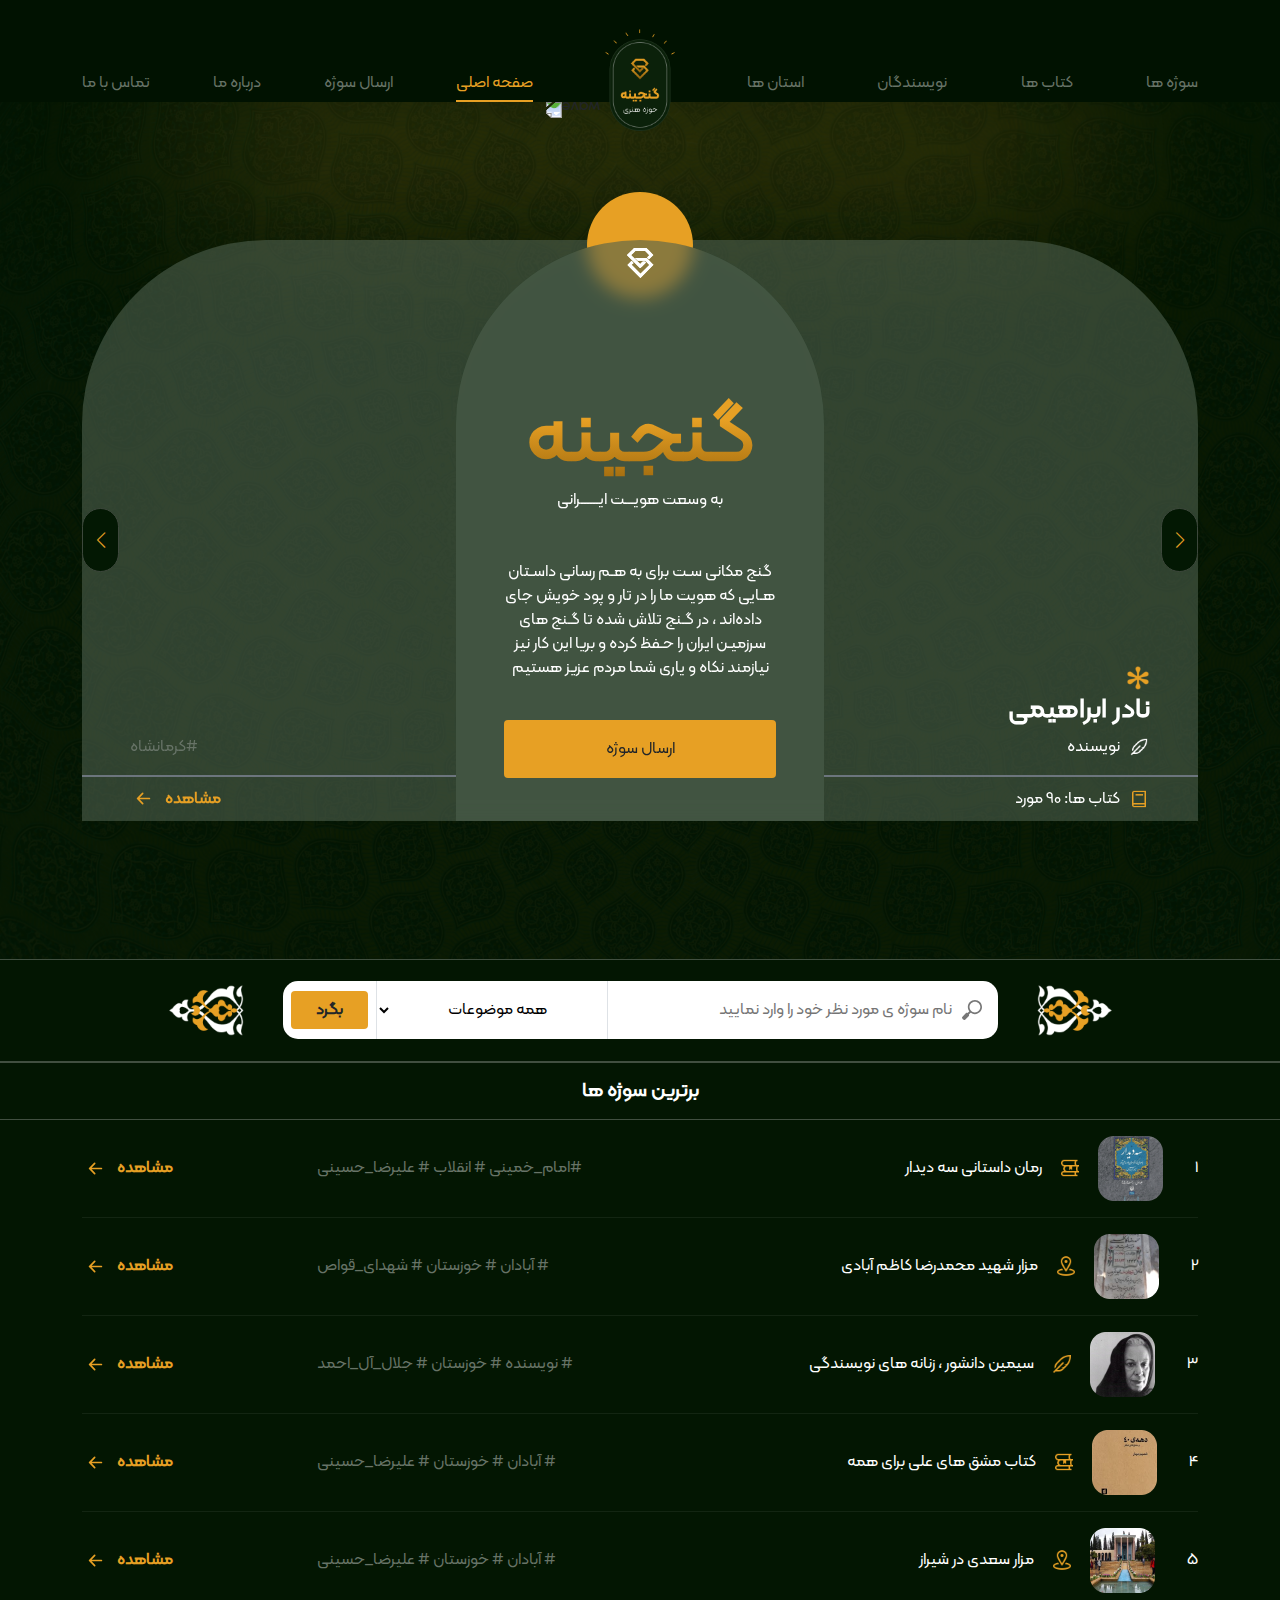
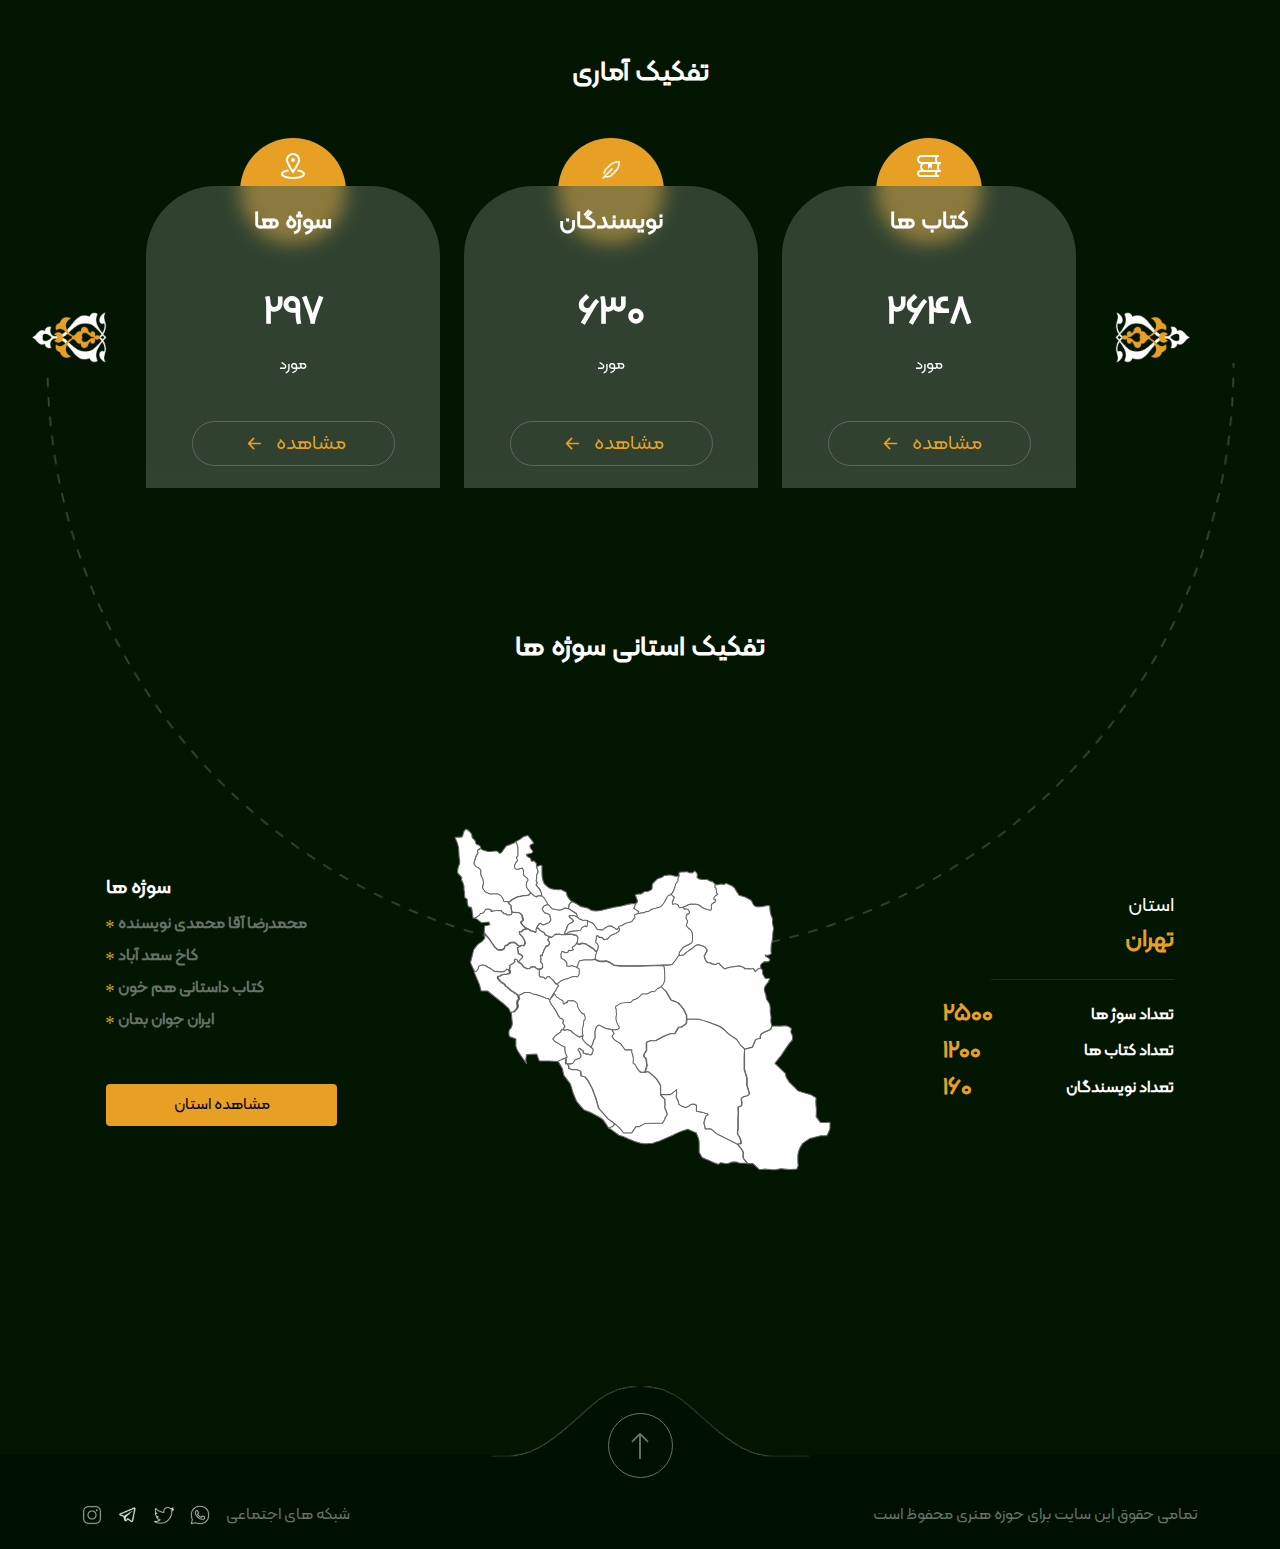
==== commit de076cb4: "commited" ====
--- a/index.html
+++ b/index.html
@@ -116,7 +116,8 @@
                                     کرده و بریا این کار نیز نیازمند نکاه و یاری شما مردم
                                     عزیز هستیم
                                 </p>
-                                <a href="send-case.html" class="btn second-bg w-100 py-3 mt-4 special-hover1">ارسال سوژه</a>
+                                <a href="send-case.html" class="btn second-bg w-100 py-3 mt-4 special-hover1">ارسال
+                                    سوژه</a>
                             </div>
                         </div>
                     </div>
@@ -394,7 +395,8 @@
                         <div
                             class="d-flex align-items-center justify-content-between justify-content-lg-end w-100 gap-5">
                             <p class="third-text mb-0 ms-lg-5 ps-lg-5">#امام_خمینی # انقلاب # علیرضا_حسینی</p>
-                            <a href="single-case.html" class="d-flex align-items-center gap-2 second-text fw-bold special-hover3">
+                            <a href="single-case.html"
+                                class="d-flex align-items-center gap-2 second-text fw-bold special-hover3">
                                 <p class="mb-0">مشاهده</p>
                                 <svg xmlns="http://www.w3.org/2000/svg" width="27" height="27" fill="currentColor"
                                     class="bi bi-arrow-left-short" viewBox="0 0 16 16">
@@ -416,7 +418,8 @@
                         <div
                             class="d-flex align-items-center justify-content-between justify-content-lg-end w-100 gap-5">
                             <p class="third-text mb-0 ms-lg-5 ps-lg-5"># آبادان # خوزستان # شهدای_قواص</p>
-                            <a href="single-case.html" class="d-flex align-items-center gap-2 second-text fw-bold special-hover3">
+                            <a href="single-case.html"
+                                class="d-flex align-items-center gap-2 second-text fw-bold special-hover3">
                                 <p class="mb-0">مشاهده</p>
                                 <svg xmlns="http://www.w3.org/2000/svg" width="27" height="27" fill="currentColor"
                                     class="bi bi-arrow-left-short" viewBox="0 0 16 16">
@@ -438,7 +441,8 @@
                         <div
                             class="d-flex align-items-center justify-content-between justify-content-lg-end w-100 gap-5">
                             <p class="third-text mb-0 ms-lg-5 ps-lg-5"># نویسنده # خوزستان # جلال_آل_احمد</p>
-                            <a href="single-case.html" class="d-flex align-items-center gap-2 second-text fw-bold special-hover3">
+                            <a href="single-case.html"
+                                class="d-flex align-items-center gap-2 second-text fw-bold special-hover3">
                                 <p class="mb-0">مشاهده</p>
                                 <svg xmlns="http://www.w3.org/2000/svg" width="27" height="27" fill="currentColor"
                                     class="bi bi-arrow-left-short" viewBox="0 0 16 16">
@@ -460,7 +464,8 @@
                         <div
                             class="d-flex align-items-center justify-content-between justify-content-lg-end w-100 gap-5">
                             <p class="third-text mb-0 ms-lg-5 ps-lg-5"># آبادان # خوزستان # علیرضا_حسینی</p>
-                            <a href="single-case.html" class="d-flex align-items-center gap-2 second-text fw-bold special-hover3">
+                            <a href="single-case.html"
+                                class="d-flex align-items-center gap-2 second-text fw-bold special-hover3">
                                 <p class="mb-0">مشاهده</p>
                                 <svg xmlns="http://www.w3.org/2000/svg" width="27" height="27" fill="currentColor"
                                     class="bi bi-arrow-left-short" viewBox="0 0 16 16">
@@ -482,7 +487,8 @@
                         <div
                             class="d-flex align-items-center justify-content-between justify-content-lg-end w-100 gap-5">
                             <p class="third-text mb-0 ms-lg-5 ps-lg-5"># آبادان # خوزستان # علیرضا_حسینی</p>
-                            <a href="single-case.html" class="d-flex align-items-center gap-2 second-text fw-bold special-hover3">
+                            <a href="single-case.html"
+                                class="d-flex align-items-center gap-2 second-text fw-bold special-hover3">
                                 <p class="mb-0">مشاهده</p>
                                 <svg xmlns="http://www.w3.org/2000/svg" width="27" height="27" fill="currentColor"
                                     class="bi bi-arrow-left-short" viewBox="0 0 16 16">
@@ -583,9 +589,9 @@
                 </div>
                 <!-- states -->
                 <h3 class="text-white fw-bold text-center mt-5 pt-5">تفکیک استانی سوژه ها</h3>
-                <div class="row mx-0 g-5 align-items-center top my-5 py-5 iranmap">
-                    <div class="col-xl-3 order-1 order-xl-0 text-white fw-bold">
-                        <select class="mb-5 d-xl-none bg-white rounded-pill w-100 py-3 px-3 h5 fw-bold text-secondary">
+                <div class="row mx-0 g-5 align-items-center top my-5 py-5">
+                    <div class="col-lg-3 order-1 order-lg-0 text-white fw-bold">
+                        <select class="mb-5 d-lg-none bg-white rounded-pill w-100 py-3 px-3 h5 fw-bold text-secondary">
                             <option>استان: تهران</option>
                             <option>استان: همدان</option>
                             <option>استان: فارس</option>
@@ -593,11 +599,11 @@
                             <option>استان: مازندران</option>
                         </select>
                         <div
-                            class="d-flex align-items-center align-items-xl-start flex-row flex-xl-column justify-content-between">
+                            class="d-flex align-items-center align-items-lg-start flex-row flex-lg-column justify-content-between">
                             <h5>استان</h5>
                             <h4 class="second-text fw-bold">تهران</h4>
                         </div>
-                        <hr class="third-bg ms-5 d-none d-xl-block">
+                        <hr class="third-bg ms-5 d-none d-lg-block">
                         <div class="d-flex align-items-center gap-5 py-1 justify-content-between">
                             <p class="mb-0">تعداد سوژ ها</p>
                             <p class="mb-0 second-text fw-bold h4">2500</p>
@@ -611,169 +617,365 @@
                             <p class="mb-0 second-text fw-bold h4">160</p>
                         </div>
                     </div>
-                    <div class="col-xl-6 order-0 order-xl-1">
-                        <svg class="overflow-hidden position-relative d-block mx-auto" height="500" version="1.1" width="550" xmlns="http://www.w3.org/2000/svg">
-      
-                            <a  xlink:href="" xlink:title="آذربایجان غربی">
-                              <path class="path-city path-city-g1"  d="M82.7,37.8C82.2,37.8,81.5,38,80.4,38.3C76.9,39.2,76.1,39.8,74.6,42.7C73.4,45.1,75.5,46.5,73.7,48.9C72,51.1,70.6,49.7,70.6,53.3C70.6,55.5,70.6,57.7,70.6,60C70.6,62.2,68.2,64.1,67,65.3C65.2,67.1,60.1,65.5,59,64.4C57.3,62.7,53.8,63.7,52.3,64C50.2,64.4,50.1,63.3,47,62.7C43.8,62.1,45.2,66.7,45.7,67.6C47,70.2,47.7,72.4,48.4,75.1C49.3,78.5,47,79.5,49.7,82.2C51.5,84,56,82.7,55,86.6C54.3,89.4,51.7,88.2,52.8,92.4C53.3,94.5,50.6,96.1,50.6,99.1C50.6,101.8,51.9,102.8,51.9,106.2C51.9,107.5,56.3,109.2,57.2,111.1C57.4,111.5,56.4,114.5,55.9,115.5C55.8,116.2,55.6,117,55.5,117.7C55.1,119.8,54.8,123.1,55.1,124.4C55.7,126.8,57.3,125.9,57.3,129.3C57.3,131.9,57.9,134.5,56,136.4C54.5,137.9,54.8,140.4,54.2,142.6C53.5,145.3,54.5,146.9,56.4,147.9C59.3,149.3,61.8,146.4,64.4,147.5C66.8,148.5,65.6,152.1,64.8,153.7C64.2,154.9,61.2,156,60.4,156.8C58.7,158.5,59.3,160.8,58.2,163C57.1,165.2,55.9,167.1,53.8,169.2C52.4,170.6,51.2,172.3,50.2,173.6C48.3,176.2,47.3,176.7,46.7,179.4C46.1,181.8,45.8,183.8,45.8,186.1C45.8,189.3,50.6,188.2,52.9,188.8C56.3,189.7,55.2,190.2,56.4,192.8C57.2,194.3,59.8,194.1,60.8,195.5C62.4,197.7,66,196.7,67.9,198.6C69.3,200,68.1,203.3,67,204.4C66.1,205.3,64.9,205.6,64.3,206.2C63.4,207.1,67.7,212.8,67.9,213.3C68.4,215.2,67.4,219.1,66.1,220.4C64,222.5,65.2,225.2,67.4,225.7C69.8,226.3,70.8,226.4,71.4,228.8C71.7,230,75.6,231.7,76.3,232.4C78.7,234.8,78.8,235.9,79.4,239.1C79.7,240.6,76.1,242.7,76.7,245.8C77.3,249,76.6,248.8,75.8,252C75,255.1,74.2,254.1,78,256C80.6,257.3,82.4,257.4,82.4,260.4C82.4,262.6,80.3,263.8,81.1,266.6C82,270.1,81.5,270.6,78.9,273.3C76.7,275.5,79.6,278.6,81.6,278.6C82.1,278.6,82.5,278.9,82.9,279C87.3,279,88.1,282.6,90.5,284.3C92.5,285.8,91.5,290,90.1,291.4C88.8,292.7,87,297.7,86.5,299.4C86.2,300.6,89.2,300.8,89.2,302.1C89.2,305.5,90.5,306.5,91.9,309.2C93.2,311.7,96.7,311,98.6,309.6C100.7,308,102.6,312.8,103.5,314C104.5,315.4,102.2,319.4,102.2,321.1C102.2,323,104.9,323.2,104.9,326.4C104.9,329.3,101.9,330,105.3,331.7C108,333.1,105,337.5,104.4,338.4C102.6,340.9,103.1,343.3,106.2,343.3C108.8,343.3,111.2,341.5,114.6,341.5C116.2,341.5,117.4,341.8,118.2,342.4C118.9,339.9,119.7,337.7,120.5,336C125,326.2,125.9,328.8,125.9,328.8C125.9,328.8,125.9,324.4,132.2,322.6C138.5,320.8,141.1,322.6,146.5,321.7C151.9,320.8,148.3,312.8,152.8,309.2C154.2,308.1,155.3,307.7,156.4,307.6C158.7,307.6,160.7,309.5,164.4,310.1C169.8,311,181.3,314.6,192.1,311.9C202.8,309.2,201,309.2,205.5,316.4C210,323.5,219.8,320.9,225.2,322.7C230.6,324.5,229.6,312,235.9,310.2C236.2,310.1,236.4,310.1,236.7,310C236.5,309.2,236.1,308.1,235.9,307.5C233.8,299.8,228.5,297.1,228.8,291.6C225,291,222.1,290.6,220.8,290.6C213.7,290.6,210.1,295.1,207.4,288.8C204.7,282.6,211.8,278.1,208.3,273.6C204.7,269.1,206.5,265.6,201.2,265.6C195.8,265.6,198.5,257.6,194,262C189.5,266.5,191.3,262.9,186,263.8C180.6,264.7,183.3,272.7,178,271.8C172.6,270.9,176.2,276.3,171.7,271.8C167.2,267.3,164.6,259.3,156.5,256.6C148.4,253.9,143.1,246.8,137.7,245C132.3,243.2,123.4,240.5,121.6,235.2C119.8,229.9,119.8,224.5,119.8,219.1C119.8,213.7,116.2,209.3,114.5,203.9C112.8,198.5,113.6,177.1,113.6,171.8C113.6,166.5,103.8,159.3,105.6,154.8C107.4,150.3,119,142.3,121.7,137.9C124.4,133.4,126.2,136.1,124.4,128.1C122.6,120.1,121.7,118.3,127.1,111.1C128,109.9,130.3,107.3,133.1,104.3C132.6,103.9,132.2,103.6,131.9,103.5C129.2,102.1,129.2,100.3,129.2,97.3C129.2,93.3,126.9,92.3,126.1,89.3C125.2,85.8,120.5,86.3,118.1,84.9C117.3,84.4,116.2,83.9,115.4,83.6C114.7,83,113.9,82.4,113.2,81.8C111.6,80.6,111.4,75.9,110.9,74.2C110.5,72.8,107.9,69.8,106.9,68.9C104.6,66.6,102.4,65.8,102.4,62.2C102.4,59.8,101.6,57.9,101.1,56C100.4,53.4,98.8,51.5,98,50.7C96.3,49,93.9,48.2,91.8,45.4C89.9,42.9,88.1,42.2,86,40.1C84.6,38.7,84.3,38,83.4,37.9C83,37.8,82.9,37.8,82.7,37.8ZM229.1,288.8C229,289,228.9,289.3,228.8,289.5C228.9,289.2,229,289,229.1,288.8Z" stroke-width="5.2631578947368425" stroke-opacity="1" transform="matrix(0.38,0,0,0.38,0,0)">
-                              </path>
-                            </a>
-                            
-                            <a xlink:href="" xlink:title="سیستان و بلوچستان">
-                              <path class="path-city path-city-g2" d="M1154.3,711C1153.8,715.5,1153.4,719.1,1153,720.8C1151.2,728.8,1144.1,743.1,1144.1,757.4C1144.1,771.7,1146.8,774.3,1150.4,784.2C1154,794,1150.4,797.6,1141.5,797.6C1132.6,797.6,1128.1,787.8,1123.6,780.6C1119.1,773.5,1104.9,772.6,1103.1,769C1101.3,765.4,1097.7,766.3,1093.3,769.9C1088.8,773.5,1054.9,779.7,1049.6,782.4C1044.2,785.1,1045.1,786.9,1043.3,794C1041.5,801.1,1034.4,844.8,1033.5,851.1C1032.6,857.4,1033.5,855.6,1039.8,860C1046,864.5,1043.4,871.6,1043.4,882.3C1043.4,893,1043.4,896.6,1038.9,903.7C1034.4,910.8,1038.9,914.4,1038.9,919.8C1038.9,925.2,1039.8,924.3,1044.3,930.5C1048.8,936.7,1023.8,946.6,1014.8,951.9C1005.9,957.3,1009.4,956.4,1016.6,961.7C1023.7,967.1,1021.1,970.6,1018.4,978.6C1015.7,986.6,1013.1,981.3,1013.1,990.2C1013.1,999.1,1014.9,1009,1014.9,1015.2C1014.9,1021.4,1007.8,1052.7,1007.8,1058.9C1007.8,1065.1,1010.5,1076.8,1014.1,1082.1C1017.7,1087.5,1021.2,1085.7,1021.2,1092.8C1021.2,1099.9,1019.4,1099.9,1021.2,1107.1C1023,1114.2,1021.2,1109.8,1019.4,1116C1017.6,1122.2,1022.1,1124,1020.3,1130.3C1018.5,1136.5,1017.6,1134.8,1017.6,1141.9C1017.6,1149,1014.9,1149.1,1014,1155.3C1013.1,1161.5,1022.9,1162.4,1028.3,1167.8C1033.7,1173.2,1031,1173.1,1036.3,1178.5C1041.7,1183.9,1043.4,1186.5,1044.3,1193.7C1044.5,1195.3,1044.9,1197.6,1045.4,1200.3C1048,1199.3,1051.3,1197.8,1052.2,1197.6C1054.3,1197.1,1055,1195.9,1056.9,1195.4C1058.3,1195,1060.7,1193.8,1061.9,1193.8C1064.8,1193.8,1067.1,1194.3,1069.1,1196.3C1070.8,1198,1072.4,1199.1,1075.4,1199.1C1077.6,1199.1,1078.6,1198.2,1080.7,1198.2C1082.6,1198.2,1083.5,1197.9,1085.4,1197.9C1086.8,1197.9,1090.5,1197.3,1091.4,1198.5C1091.6,1198.8,1094.3,1202.8,1094.8,1202.6C1095.2,1202.5,1095.6,1202.4,1096.1,1202.3C1096.4,1202.3,1097.4,1202.4,1097.7,1202.3C1099.3,1201.3,1101.3,1199.7,1103,1198.8C1104.8,1197.9,1107,1198.8,1108.9,1199.7C1110.7,1200.6,1111.6,1202.8,1113.3,1203.2C1114.6,1203.5,1116.7,1203.2,1117.7,1201.9C1118.9,1200.3,1119.4,1198,1122.4,1198.7C1124.3,1199.2,1125.3,1200.1,1126.5,1201.2C1127.5,1202.2,1130.8,1205.2,1132.8,1203.7C1133.8,1202.9,1135.5,1201.3,1133.7,1199.9C1132.3,1198.9,1130.4,1197.8,1132.1,1196.1C1132.9,1195.3,1134.2,1193.7,1135.9,1193.3C1136.5,1193.1,1141.1,1192.9,1141.6,1193.3C1142.9,1193.6,1144.3,1193.8,1145.4,1194.9C1146.5,1196,1147.9,1197.2,1147.9,1199C1147.9,1200.7,1149,1204.5,1150.1,1205C1153.4,1206.7,1172.9,1208.8,1174.2,1208.8C1176.9,1208.8,1181.6,1209.7,1184.2,1210.4C1186,1210.9,1188.2,1210.5,1189.9,1211.3C1191,1211.9,1193.1,1214.7,1194,1214.8C1196.1,1215.2,1198.2,1215.3,1200.3,1215.7C1201.9,1216,1203.8,1216,1205.6,1216C1207.3,1216,1208.9,1216,1210.6,1215.7C1211.8,1215.5,1214.5,1214.8,1215,1212.9C1215.5,1210.9,1213.7,1210.7,1213.7,1209.1C1213.7,1207.8,1214.8,1206.2,1215.9,1205.3C1218.4,1203.4,1219,1204.5,1220.3,1206.2L1220.5,1205.3L1222.3,1198.6L1221.9,1170.2L1224.1,1169.3L1224.1,1165.3L1222.8,1164L1222.8,1156.9L1226.8,1157.8L1228.6,1155.5L1230.8,1126.2C1230.8,1124.5,1231.6,1121.8,1233.5,1120.9C1234.8,1120.2,1237,1118.2,1239.3,1118.2C1242.4,1118.2,1243.2,1117.8,1245.1,1115.9C1246.5,1114.5,1247.7,1114.8,1250,1113.7C1251.6,1112.9,1250.5,1108.5,1252.2,1108.8C1255.4,1109.4,1256.5,1110.3,1259.7,1109.7C1264.1,1108.8,1260,1107,1261.5,1103.9C1262.4,1102,1262.7,1101.2,1263.3,1099C1263.9,1096.6,1264.7,1096.8,1268.2,1095.9C1269.6,1095.5,1269.4,1092.6,1270.9,1092.3C1272,1092.1,1276.1,1091,1278,1091C1281.4,1091,1282.1,1090.5,1284.7,1089.2C1286.4,1088.4,1288.3,1087.5,1290.5,1087C1293,1086.4,1294.4,1084.8,1296.3,1084.3C1298.9,1083.6,1302.3,1083.4,1305.2,1083.4C1307.3,1083.4,1310.1,1081,1311.9,1082.1C1314.8,1083.9,1316.1,1083.2,1318.6,1082.5C1320.3,1082.1,1322,1085.2,1323.5,1084.3C1324.2,1083.9,1325,1083.4,1325.7,1083L1325.3,1066.1L1327.5,1065.2L1330.6,1063.4L1331,1060.7L1327.9,1058.9L1327.9,1045.6L1329.7,1042.5L1331.9,1042.1L1330.1,1039.4C1330.1,1039.4,1329.7,1035.8,1327.9,1034.5C1326.1,1033.2,1322.1,1032.3,1322.1,1032.3L1319.9,1035L1308.4,1036.8L1303.9,1038.6L1299.9,1037.3L1296.3,1037.3L1293.2,1036L1292.8,1031.1L1291.9,1028.9L1291.9,1024.9L1295,1018.2L1294.6,1014.7L1290.6,991.6L1285.7,976.5L1286.6,958.3L1285.3,955.6C1284.3,955.8,1281.4,956.2,1280,956.5C1279.2,956.7,1273.9,957.5,1273.3,958.3C1272.1,960.2,1269.7,955.6,1268.4,954.3C1267,952.9,1266.9,949.4,1264.9,949.4C1260.7,949.4,1262.8,946.7,1259.6,945.9C1257,945.2,1253.4,944.5,1250.3,943.7C1247.7,943.1,1243.2,941.9,1241,941.9C1238.2,941.9,1236.3,940.1,1233.9,939.7C1232.8,939.5,1227.8,939.6,1226.8,938.8C1224.9,937.4,1223.2,935.9,1221,934.8C1218.4,933.5,1218.5,931.8,1216.6,930.4C1215,929.2,1213.2,926.4,1211.7,925.5C1210.2,924.6,1207,924.2,1205.9,921.9C1204.8,919.8,1202.9,918.5,1201.5,917C1200.6,916.1,1198.9,913.2,1198.4,912.1C1197.6,910.1,1195.6,906.9,1195.3,905.4C1194.8,902.9,1193.7,901.6,1193.1,898.7C1192.6,896.3,1189.1,895.3,1189.1,894.7C1189.1,890.6,1185.1,893,1184.7,891.1C1184.2,888.9,1184.8,886.5,1182.5,885.3C1181.9,885,1181.3,884.7,1180.7,884.4C1180.7,884.4,1180.7,874.6,1179.8,873.3C1178.9,872,1177.1,873.3,1177.1,873.3L1144.2,837.8L1202.4,756.5L1202.9,745.8L1205.1,744L1205.5,740L1203.3,738.7L1203.3,736.5L1201.1,732.5C1201.1,732.5,1201.5,728.5,1201.5,727.2C1201.5,725.9,1197.5,724.5,1197.5,724.5L1196.6,718.7L1194.4,713.4L1154.3,711L1154.3,711Z" stroke-width="5.2631578947368425" stroke-opacity="1" transform="matrix(0.38,0,0,0.38,0,0)">
-                              </path>
-                            </a>
-                            
-                            <a xlink:href="" xlink:title="خراسان">
-                              <path class="path-city path-city-g2" d="M870.6,179.5C865.5,179.5,867.8,181.8,865.3,183C863.5,183.9,862.4,186.6,860.4,186.6C859.7,186.6,858.9,186.6,858.2,186.6C855.7,186.6,852.6,187.1,850.2,186.6C845.9,185.7,844.9,181.8,842.2,181.3C838.2,180.5,837.2,181.3,835.1,183.5C832.2,186.4,831.2,181.7,827.1,181.7C823,181.7,820.1,181.4,816.9,183C815.4,183.8,811.7,187.6,813.4,189.2C814.3,190.1,817.4,194.1,814.7,195.4C812.5,196.5,811.5,198.4,808.5,197.6C808.2,197.5,807.9,197.5,807.7,197.4C807.8,200,807.9,202.7,807.9,203.6C807.9,208.6,805.4,217.5,805.4,223.8C805.4,230.1,805.4,228.9,811.7,231.4C818,233.9,807.9,240.2,799.1,242.7C790.3,245.2,783.9,259.1,783.9,259.1C783.9,259.1,791.5,275.5,796.5,275.5C801.5,275.5,796.5,278,800.3,283.1C804.1,288.1,801.6,289.4,800.3,295.7C799,302,805.4,302,811.7,309.6C818,317.2,824.3,313.4,829.4,315.9C834.4,318.4,838.2,313.4,845.8,315.9C853.4,318.4,844.5,328.5,842,333.6C839.5,338.6,848.3,362.6,850.8,367.7C853.3,372.7,873.5,386.6,873.5,391.7C873.5,396.8,859.6,408.1,859.6,414.4C859.6,420.7,852,422,839.4,429.6C832.5,433.8,821.3,450.1,811.9,465.1C813.2,465.2,814.3,465.2,814.8,465C820.5,463.1,836.2,460.6,840,454.9C843.8,449.2,858.3,439.1,864,435.3C866.5,433.6,869.4,433.1,872.7,433C876.9,432.9,881.5,433.7,886.1,434C894.3,434.6,901.9,440.3,898.7,449.8C895.5,459.3,898.1,468.1,889.9,468.7C881.7,469.3,880.4,475.6,877.3,480C874.1,484.4,879.8,482.5,874.1,495.2C868.4,507.8,864,510.4,864.6,517.3C865.2,524.2,863.3,530.6,869,533.7C874.7,536.9,878.5,550.1,884.2,552C889.9,553.9,900.6,552.7,904.4,549.5C908.2,546.3,915.1,549.5,913.2,552.7C911.3,555.9,905,565.9,911.3,571.6C917.6,577.3,913.8,587.4,917,595.6C920.2,603.8,918.9,611.4,924.6,611.4C930.3,611.4,942.3,627.8,942.3,634.7C942.3,641.6,953,651.7,950.5,657.4C948,663.1,937.2,674.4,934.1,680.1C930.9,685.8,933.5,683.9,929.1,697.1C928.4,699.3,927.1,702.5,925.6,706.1C967.3,721.9,1009.8,737.5,1013.6,740C1021.2,745,1028.7,767.8,1036.3,777.9C1039.6,782.3,1042.3,784.7,1045.2,786.3C1045.9,784.7,1047,783.6,1049.6,782.2C1055,779.5,1088.9,773.3,1093.3,769.7C1097.8,766.1,1101.4,765.3,1103.1,768.8C1104.8,772.3,1119.1,773.3,1123.6,780.4C1128.1,787.5,1132.6,797.4,1141.5,797.4C1150.4,797.4,1154,793.8,1150.4,784C1146.8,774.2,1144.1,771.5,1144.1,757.2C1144.1,742.9,1151.3,728.6,1153,720.6C1153.4,719,1153.8,715.4,1154.3,710.8L1131.8,709.2L1131.8,700.3L1130,697.6L1128.7,695.8L1131.4,690.5L1128.7,681.6L1127.8,671.4C1127.8,671.4,1126.5,665.6,1128.2,664.3C1130,663,1128.6,662.1,1128.6,662.1L1129.9,655.4L1129,648.3L1105.9,583.5C1109,585.1,1105,580,1105.9,578.2C1107.1,575.9,1108,573.8,1109.9,572C1111.5,570.4,1113.8,570,1114.8,568C1116,565.7,1116.5,563.1,1118.4,561.3C1119.1,560.6,1122.6,557.7,1122.8,556.9C1122.9,556.5,1123.4,550.9,1123.7,550.7C1123.8,550.6,1130.3,548.3,1129.9,547.6C1128,543.8,1125.4,545.4,1121.9,545.4C1116.1,545.4,1111.2,544.9,1105.9,543.6C1103.5,543,1102.1,542.5,1100.6,540.9C1099.6,539.9,1097.9,538,1097.9,536C1097.9,532.9,1098,532.5,1099.7,530.2C1101.1,528.3,1101.6,525.5,1100.6,523.5C1099.8,522,1100.2,519.2,1099.3,517.3C1098.3,515.3,1098,513.8,1098,511.1C1098,508.9,1098,506.7,1098,504.4C1098,501.7,1098.4,500.3,1098.9,498.2C1099.2,496.9,1101.6,493.4,1102.9,492.4C1104.6,491.1,1105.8,489.4,1106.9,488C1108.2,486.3,1109.5,484.9,1112.7,484.9C1114.6,484.9,1120.2,485.9,1121.1,484C1122.1,482,1122.1,480.3,1120.2,477.8C1118.8,475.9,1118,474.6,1115.8,472.9C1115.2,472.4,1109.9,468.1,1110.9,467.6C1111.8,467.1,1118.9,467.2,1119.3,466.3C1120.6,463.8,1119.2,461.6,1122.4,461C1125.7,460.3,1126.4,460.4,1126.4,456.6C1126.4,454.2,1127.1,450.1,1128.6,448.6C1130.6,446.6,1130.4,444.5,1130.4,441.5C1130.4,438.5,1130.4,436.9,1130.4,433.9C1130.4,431,1131.6,430,1132.2,427.7C1132.8,425.4,1133.5,423.6,1133.5,421C1133.5,418.6,1128,416.2,1129.9,414.8C1129.9,413.6,1129.2,408.1,1130.3,407.2C1132.7,405.4,1134.3,405.9,1134.3,402.3C1134.3,399,1136.7,398,1137.4,395.2C1138.1,392.2,1137.7,390.5,1139.6,388.5C1141.2,386.9,1140.9,384.9,1140.9,382.3C1140.9,378.9,1139.7,378.8,1136.9,377.4C1135.2,376.6,1134,373.7,1135.6,371.6C1136.9,369.9,1136.9,367.9,1136.9,364.9C1136.9,362.4,1136.9,360.1,1136.5,357.8C1136.1,355.8,1134.6,352.5,1132.1,352.5C1128.1,352.5,1128.3,352.2,1129.9,348.9C1130.6,347.5,1133.5,344.3,1133.5,342.2C1133.5,339.6,1133.5,337.6,1133.1,335.5C1132.5,332.4,1132,331.5,1130.9,329.3C1130.1,327.7,1129.9,324.7,1128.6,323.5C1126,320.9,1127.4,321.4,1128.2,318.2C1128.6,316.7,1129.3,313.2,1128.6,311.5C1127.6,309,1128.8,308.1,1129.5,305.3C1130.7,300.4,1128.2,303.5,1126.4,300.4C1126,299.7,1125.5,298.9,1125.1,298.2L1126,297.8L1076.7,300.5C1073.4,300.5,1073.4,299.4,1072.3,297.8C1072.1,297.4,1071.9,293,1071,292.5C1068.1,291,1066.8,288.2,1065.2,287.2C1062.7,285.7,1061.8,284.3,1060.3,281.4C1059.2,279.1,1058,276.7,1056.7,274.3C1055.8,272.5,1053.5,268.8,1050.9,269.4C1046.6,270.5,1045,267.9,1042,267.2C1039,266.5,1035.8,263.6,1032.7,263.6C1030,263.6,1028.8,265.9,1026.9,264C1025.8,262.9,1026.2,257.9,1023.8,259.1C1023.3,259.4,1015.5,262.2,1016.7,257.3C1017.1,255.6,1014.6,252.9,1012.7,252C1010.5,250.9,1009.2,249.7,1008.7,247.1C1008.2,244.8,1008.4,242.3,1007.8,240C1007.7,239.5,1007.2,233.3,1006.9,233.3C1004.6,233.3,1003,236.5,1001.6,236C999.3,235.1,996.4,233.5,994.9,232C992.7,229.8,990.5,228.8,989.1,228.4C987.2,227.9,985.9,224.4,983.8,224.4C981.7,224.4,977.1,225.2,975.8,223.5C973.4,220.3,974,220.8,971.8,223.1C971,223.9,967.5,227.5,965.6,227.1C963,226.6,960,222.2,958,222.2C952,222.2,955.1,226.4,952.7,227.5C949.5,229.1,947.8,227.5,944.3,226.6C942.7,226.2,934.8,224.8,934.5,223.5C934.1,221.5,933.4,217.5,930.9,216.8C927.9,216.1,924.4,216.9,921.6,215.5C920.3,214.8,917.1,213.5,916.3,212.4C913.7,208.9,913.9,211.5,911,211.5C908.9,211.5,905.4,210.4,904.3,209.3C904.2,209.2,904.1,208.9,903.9,208.9C900.5,207.6,895.6,206.7,891.9,206.7C889.2,206.7,887.8,207.6,885.2,206.3C883.6,205.5,879.4,203.8,879.4,201C879.4,199.9,880.1,194.6,879.4,193.9C878.7,193.2,876.3,191.4,875.9,189.9C875.4,188,873.2,186.8,873.2,185C873.3,183.2,873.4,179.5,870.6,179.5L870.6,179.5ZM796.3,489.8C795.8,490.5,795.4,491.1,795.1,491.5C795.4,491.1,795.8,490.5,796.3,489.8ZM1200.5,727.1C1200.6,727.2,1200.6,727.3,1200.7,727.4C1200.6,727.3,1200.5,727.2,1200.5,727.1Z" stroke-width="5.2631578947368425" stroke-opacity="1" transform="matrix(0.38,0,0,0.38,0,0)">
-                              </path>
-                            </a>
-                            
-                            <a xlink:href="" xlink:title="هرمزگان">
-                              <path class="path-city path-city-g3"  d="M749.7,920.7C749.7,920.7,755.1,932.3,749.7,935.9C744.3,939.5,749.7,942.2,755.1,946.6C760.5,951.1,771.2,959.1,772.9,965.4C774.7,971.6,769.3,986.8,769.3,993.1C769.3,999.4,775.5,998.4,777.3,1004.7C779.1,1010.9,764.8,1012.7,760.3,1012.7C755.8,1012.7,759.4,1016.3,754,1018.1C748.6,1019.9,745.1,1034.2,738.8,1038.6C732.6,1043.1,725.4,1035.9,720,1035C714.6,1034.1,709.3,1037.7,703,1038.6C696.8,1039.5,697.7,1037.7,686.1,1037.7C674.5,1037.7,660.2,1044.8,663.8,1047.5C667.4,1050.2,658.4,1056.4,662.9,1059.1C667.4,1061.8,659.3,1063.6,654.9,1067.1C650.4,1070.7,636.2,1060.9,629,1062.7C621.9,1064.5,621.8,1057.3,612,1057.3C602.2,1057.3,599.5,1057.3,595.1,1052.9C590.6,1048.4,588.8,1047.5,588.8,1047.5C588.8,1047.5,587,1049.3,577.2,1052C575.4,1052.5,573.4,1053.5,571.3,1055C573,1055.5,573.4,1056.3,573.4,1056.3L577.8,1059.5L582.2,1063.6L586,1065.5C586,1065.5,593.8,1071.8,596,1073.4C598.2,1075,624.2,1083.8,624.2,1083.8C624.5,1084.1,625,1084.4,625.2,1084.8C625.9,1086.5,626.9,1087.5,627.4,1089.5C627.8,1091.3,628.1,1093,629.3,1094.3C630.9,1095.9,631.3,1097.4,633.4,1098.4C635.6,1099.5,637.4,1099.9,639.1,1101.6C640.3,1102.8,642,1104.4,643.5,1105.1C645,1105.9,646.8,1105.7,648.8,1105.7C650.9,1105.7,653,1105.7,655.1,1105.7C656.3,1105.7,660.5,1106.4,661.4,1105.7C662.1,1105.1,663.8,1103.2,665.2,1103.2C667,1103.2,668.7,1103.5,670.2,1103.5C672.9,1103.5,672.4,1104.6,674.6,1105.7C677,1106.9,679.1,1106.3,681.8,1106.3C683.6,1106.3,686.5,1105.4,688.1,1107C689.3,1108.2,691.1,1110,692.2,1111.4C693.2,1112.7,694,1115.3,695.6,1116.2C697.8,1117.3,699.6,1116.8,701.9,1117.2C703.9,1117.5,707.3,1117.9,708.2,1120C708.9,1121.8,711.2,1124.2,714.2,1123.5C716.1,1123,717.2,1120.9,719.2,1121.9C720.5,1122.5,722.9,1124.1,724.5,1122.8C726.1,1121.6,727.3,1119.9,729.2,1119C730.3,1118.4,732.9,1116.9,733.6,1115.5C734.8,1113.1,737.2,1113.6,738.6,1111.7C739.9,1110.4,741.1,1109.4,742.7,1108.2C744.5,1106.8,745.9,1106,748.4,1105.4C749.8,1105,752,1103.7,753.1,1102.6C754.2,1101.5,756.6,1099.3,758.7,1100.4C760.7,1101.4,762.4,1101.3,764.7,1101.3C766.4,1101.3,768,1101.3,769.7,1101.3C772.4,1101.3,773,1100.4,775,1099.4C776.1,1098.9,778.5,1099.1,779.7,1097.8C780.6,1096.9,781.1,1095.5,780.6,1093.7C780.2,1092,779.7,1091.1,779.7,1089.3C779.7,1087.4,780.6,1086.5,781.6,1085.2C782.9,1083.5,783.5,1082.9,785.7,1082.3C787.2,1081.9,788.6,1081.8,790.4,1081.4C792.1,1081,794.2,1080.5,796.1,1080.5C798,1080.5,800.5,1081,802.4,1080.5C804.6,1079.9,805,1079.5,806.5,1078C807.8,1076.7,809.6,1076.4,810.6,1075.5C812.2,1073.8,813.2,1073.5,814.7,1072C815.9,1070.8,816.2,1069.9,817.2,1068.5C818.3,1067,819.9,1066.2,821.9,1065.7C824,1065.2,826.2,1065.5,828.2,1065C829.8,1064.6,832.8,1064.2,834.5,1065C836.1,1065.8,838.4,1066.9,840.1,1066.9C842.7,1066.9,845.4,1068.2,847.9,1068.2C850,1068.2,852.5,1068,854.5,1068.5C855.9,1068.9,859,1068.3,860.2,1069.4C861.4,1070.6,862.5,1071.9,864.6,1071.9C867.3,1071.9,867.7,1073.4,869.3,1075.1C870.9,1076.7,872.5,1077.4,874,1078.9C875.5,1080.4,875.6,1081.5,876.5,1083.3C876.7,1083.7,876.9,1084.1,877.1,1084.6C877.1,1084.6,879.6,1089.1,881.2,1090C882.8,1091,884.3,1098.5,884.3,1098.5C884.3,1098.5,889,1111.2,889.6,1112.8C890.2,1114.4,888.3,1118.2,888.3,1118.2C888.1,1118.8,888.8,1118.3,888,1119.1C886.3,1120.8,886,1123,887.1,1125.1C887.9,1126.6,889.8,1127.3,889.3,1129.5C888.9,1131.1,889,1132.9,889.3,1134.3C889.6,1136,889.9,1136.5,890.9,1137.8C892.1,1139.4,893.2,1140.8,894.7,1142.2C896.1,1143.6,896.5,1144.6,896,1147C895.7,1148.3,894.3,1149.3,894.7,1151.1C895,1152.4,894.7,1154.4,895.3,1155.5C895.8,1156.4,896.6,1159.9,897.2,1160.6C898.5,1161.9,900.1,1162.3,901.3,1164.1C901.7,1164.7,902.1,1165.4,902.6,1166C902.8,1166.6,902.9,1167.3,903.2,1167.9C903.9,1169.3,904,1172.2,905.1,1173.3C906.4,1174.7,907.7,1177.2,909.8,1177.7C912,1178.3,912.6,1177.7,914.8,1177.7C916.5,1177.7,919.2,1179.6,920.5,1179C921.6,1178.4,923.2,1177.6,924.9,1178C927,1178.5,926.8,1179.6,929.3,1179.6C931.5,1179.6,932.9,1178,934.6,1178C936.1,1178,938.8,1179,939.3,1180.9C939.5,1181.6,940.8,1185,942.1,1185C944.5,1185,946.7,1182.2,948.7,1182.2C952,1182.2,950.9,1181.4,953.7,1182.8C955.2,1183.6,956.9,1186.3,957.8,1187.9C958.8,1189.6,959.8,1191.6,961.2,1192.7C962.9,1194,966,1195.5,968.4,1194.9C970.3,1194.4,973.7,1191.6,975.6,1191.1C976.7,1190.8,981.2,1189,982.8,1188.6C984,1188.3,986.4,1187.8,987.5,1188.6C989.9,1190.4,989.5,1188.3,991.3,1187.9C992.7,1187.6,995.1,1187.2,996.6,1187.6C998.7,1188.1,999.7,1189.2,1002.2,1189.2C1004.2,1189.2,1006.2,1189.2,1008.2,1189.2C1011,1189.2,1012.8,1189.5,1015.4,1190.1C1017.6,1190.7,1018.6,1193,1021.3,1193C1023.3,1193,1024.6,1194.4,1025.7,1195.8C1026.8,1197.3,1028.1,1199.1,1029.5,1200.6C1030.6,1201.7,1033.5,1203.6,1035.4,1203.1C1035.8,1203,1036.2,1202.9,1036.7,1202.8C1038.3,1202.6,1041.1,1201.8,1042.7,1201.8C1043.2,1201.8,1044.5,1201.3,1046,1200.7C1045.5,1198,1045.1,1195.6,1044.9,1194.1C1044,1187,1042.2,1184.3,1036.9,1178.9C1031.5,1173.5,1034.2,1173.6,1028.9,1168.2C1023.5,1162.8,1013.7,1161.9,1014.6,1155.7C1015.5,1149.5,1018.2,1149.4,1018.2,1142.3C1018.2,1135.2,1019.1,1137,1020.9,1130.7C1022.7,1124.5,1018.2,1122.7,1020,1116.4C1021.8,1110.2,1023.6,1114.6,1021.8,1107.5C1020.6,1102.6,1021,1101,1021.5,1098.2C1018.5,1098.7,1016,1099.1,1014.7,1099.5C1007.6,1101.3,1001.3,1100.4,995.9,1103.1C990.5,1105.8,987,1104.9,979.8,1104.9C972.6,1104.9,972.6,1100.4,972.6,1096.9C972.6,1093.3,961.9,1077.3,955.7,1077.3C949.5,1077.3,950.3,1077.3,946.8,1080C943.2,1082.7,941.5,1088,936.1,1084.5C930.7,1080.9,925.4,1074.7,918.2,1074.7C911,1074.7,909.3,1062.2,909.3,1054.2C909.3,1046.2,905.7,1030.1,902.1,1025.6C898.5,1021.1,902.1,1020.2,902.1,1015.8C902.1,1011.3,891.4,997.1,885.2,996.2C879,995.3,881.6,988.1,878.9,976.5C876.2,964.9,866.4,970.3,861.9,976.5C857.4,982.7,848.5,988.1,839.6,988.1C830.7,988.1,815.5,972.9,814.6,966.7C813.7,960.5,813.7,952.4,813.7,945.3C813.7,938.2,816.4,923.9,809.2,923.9C802,923.9,790.5,932.8,784.2,936.4C778,940,776.2,929.3,769,926.6C761.3,923.4,749.7,920.7,749.7,920.7L749.7,920.7Z" stroke-width="5.2631578947368425" stroke-opacity="1" transform="matrix(0.38,0,0,0.38,0,0)">
-                              </path>
-                            </a>
-                            
-                            <a xlink:href="" xlink:title="بوشهر">
-                              <path class="path-city path-city-g3"  d="M397.3,814.4C397,814.4,396.6,814.4,396.3,814.5C392.3,815.2,389.9,818.8,387.7,822C388.4,822.1,389.1,822.3,390.1,822.3C392.1,822.3,393.1,823.6,394.2,825.1C395.2,826.5,395.8,827.2,396.7,828.9C397.3,830.1,398.9,832.3,398.9,834C398.9,835.9,398.7,837.3,398.3,839.1C397.8,841.1,398.3,842.2,399.2,844.2C400,845.9,401.8,847.2,403.6,849C403.8,849.3,404.5,850.9,404.9,851.2C406,852.3,406.5,854.6,407.7,856C409.2,857.5,410.3,859.9,411.8,861.4C413.1,862.7,413.6,864.1,414.9,865.8C415.6,866.8,417.3,868.2,418.4,869.3C419.6,870.5,421,871.8,421.8,873.4C422.5,874.8,423.7,876.6,424.9,877.8C425.6,878.5,427,880.6,428.3,881.3C429,881.6,433.5,883.9,433,884.8C432.7,885.3,432.3,885.8,432.1,886.4C433.4,889.1,431.7,888.9,431.2,891.2C430.5,893.9,432.2,893.8,432.8,895.9C433,896.6,433.7,899.4,432.8,900.3C431.8,901.3,430.6,901.8,430.6,903.8C430.6,905.5,430.8,907.8,432.5,908.2C434.1,908.6,435.7,908.2,437.2,908.2C439.5,908.2,442,908.3,443.8,910.1C445.3,910.9,447.5,911.2,448.5,913.3C449.9,916.1,448.4,916.3,447.6,918C446.5,920.2,445,919.4,443.2,921.2C441.5,922.9,441.9,923.1,441.9,925.6C441.9,928.5,443.6,928.6,444.7,931C445.6,932.8,447,933.8,449.1,934.8C450.9,935.7,454.9,936.2,456,937.6C457.2,939.3,457.9,940.6,458.8,942.4C459.5,943.9,459.7,945.1,459.7,947.2C459.7,949.1,459.7,951,459.7,952.9C459.7,954.3,459.2,957,459.7,958.3C459.9,958.8,460.1,959.4,460.3,959.9C460.4,960.1,460.5,960.3,460.6,960.5C461.2,961.7,463,963.1,463.4,964.6C463.8,966.3,463.6,968.6,465,970C466.6,971.6,467.7,972.7,468.8,974.8C469,975.2,469.2,975.6,469.4,976.1C470.3,978,471.8,979.7,472.8,981.8C473.9,984,473,984.3,472.5,986.2C472.2,987.5,471.8,989.8,472.2,991.3C472.7,993.4,473.8,993.4,475.6,994.8C477.1,995.9,476.8,997.2,477.8,998.6C479,1000.2,480.5,1001.6,481.6,1003C482.9,1004.7,484,1003.6,486,1004.6C487.6,1005.4,489.7,1007.3,491,1008.7C491.8,1009.5,493.5,1012.2,494.8,1012.5C496.9,1013,498.2,1011.9,500.1,1012.8C502,1013.8,505.3,1012.5,506.4,1013.1C508,1012.7,510.5,1012.3,512,1013.1C513.6,1013.9,514.9,1015.2,517,1014.7C518.5,1014.3,520.9,1014.1,522.6,1014.4C525.3,1014.9,527.2,1015.2,529.2,1017.2C530.7,1018.7,531.4,1019.7,533,1021.3C534.6,1022.9,536.4,1023.5,538,1025.1C539.5,1026.6,541.3,1027.2,543.3,1028.3C544.9,1029.1,547.3,1029.6,549.2,1029.6C551.7,1029.6,552.7,1030.1,554.9,1031.2C556.8,1032.2,557.9,1033.6,559.6,1035.3C560.8,1036.6,562.6,1038.2,563.7,1039.7C564.7,1041.1,565.3,1042.7,566.8,1043.5C567.5,1043.9,571.6,1045.9,570.2,1047.3C568.4,1049.1,566.4,1047.2,564.3,1048.3C563.1,1048.9,561.4,1051.5,563.7,1052.4C564.2,1052.6,564.7,1052.8,565.3,1053C565.3,1053,567.5,1054.6,570.3,1054.9C570.8,1055,571.2,1055,571.6,1055.2C573.7,1053.8,575.7,1052.7,577.5,1052.2C587.3,1049.5,589.1,1047.7,589.1,1047.7C589.1,1047.7,589.2,1047.8,589.2,1047.8C582.3,1039.2,567.7,1031.1,564.1,1026.3C558.7,1019.2,548,993.3,548,989.7C548,986.1,548,988.8,540.9,986.1C533.8,983.4,528.4,962,528.4,954C528.4,946,523.9,933.5,523.9,933.5C523.9,933.5,502.5,904.9,501.6,896.9C500.7,888.9,491.8,880.8,485.5,880.8C479.3,880.8,473,862,473,857.6C473,853.1,464.1,849.6,457.8,849.6C451.6,849.6,447.1,849.6,441.7,850.5C436.3,851.4,438.1,838,434.5,837.1C430.9,836.2,426.5,832.7,426.5,826.4C426.5,820.1,416.7,819.2,411.3,819.2C406.4,818.9,402.2,814.2,397.3,814.4L397.3,814.4Z" stroke-width="5.2631578947368425" stroke-opacity="1" transform="matrix(0.38,0,0,0.38,0,0)">
-                              </path>
-                            </a>
-                            
-                            <a xlink:href="" xlink:title="فارس">
-                              <path class="path-city path-city-g3" d="M540.4,699.1C538.7,699,536.2,700.4,533.6,702.9C529.1,707.4,524.7,707.3,521.1,711.8C517.5,716.3,516.7,715.4,512.2,714.5C507.7,713.6,505.1,714.5,507.7,718.1C510.4,721.7,512.2,724.4,518.4,724.4C524.6,724.4,522,734.2,519.3,742.2C516.6,750.2,511.3,757.4,511.3,763.6C511.3,769.8,511.3,775.2,506,775.2C500.6,775.2,505.1,785,504.2,790.4C503.3,795.8,497.9,794,489,794C480.1,794,473.8,781.5,468.5,781.5C463.1,781.5,466.7,789.5,469.4,794.9C472.1,800.3,469.4,798.5,470.3,802.9C471.2,807.4,473.9,808.3,469.4,812.7C464.9,817.2,456,816.3,450.6,821.6C445.2,827,444.3,819.8,436.3,820.7C433.5,821,429.9,822.9,426.4,825.2C426.4,825.5,426.5,825.8,426.5,826.1C426.5,832.3,431,835.9,434.5,836.8C438.1,837.7,436.3,851.1,441.7,850.2C447.1,849.3,451.5,849.3,457.8,849.3C464,849.3,473,852.9,473,857.3C473,861.7,479.3,880.5,485.5,880.5C491.7,880.5,500.7,888.5,501.6,896.6C502.5,904.6,523.9,933.2,523.9,933.2C523.9,933.2,528.4,945.7,528.4,953.7C528.4,961.7,533.8,983.1,540.9,985.8C548,988.5,548,985.8,548,989.4C548,993,558.7,1018.9,564.1,1026C567.7,1030.8,582.3,1038.9,589.2,1047.5C589.2,1047.5,589.2,1047.5,589.2,1047.5C589.5,1047.7,591.3,1048.7,595.3,1052.8C599.8,1057.3,602.4,1057.2,612.2,1057.2C622,1057.2,622,1064.4,629.2,1062.6C636.3,1060.8,650.6,1070.6,655.1,1067C659.6,1063.4,667.6,1061.6,663.1,1059C658.6,1056.3,667.6,1050.1,664,1047.4C660.4,1044.7,674.7,1037.6,686.3,1037.6C697.9,1037.6,697,1039.4,703.2,1038.5C709.4,1037.6,714.8,1034,720.2,1034.9C725.6,1035.8,732.7,1043,739,1038.5C745.2,1034,748.8,1019.8,754.2,1018C759.6,1016.2,756,1012.6,760.5,1012.6C765,1012.6,779.3,1010.8,777.5,1004.6C775.7,998.4,769.5,999.3,769.5,993C769.5,986.7,774.8,971.6,773.1,965.3C771.3,959.1,760.6,951,755.3,946.5C749.9,942,744.6,939.4,749.9,935.8C753.7,933.3,752.1,926.9,750.9,923.3C745.9,916.2,741.8,908.5,741,902.8C739.2,890.3,740.1,885.8,721.3,884C702.6,882.2,702.6,865.2,699.9,859C697.2,852.8,690.1,846.5,681.1,844.7C672.2,842.9,670.4,834.9,670.4,826.9C670.4,818.9,665.9,806.4,657,799.2C648.1,792.1,636.5,760.8,630.2,746.5C623.9,732.2,615,718.8,608.8,716.2C602.6,713.6,592.7,710.8,582.9,714.4C573.1,718,564.1,718.9,553.4,716.2C542.7,713.5,542.7,706.4,542.7,701.9C542.6,700.1,541.8,699.1,540.4,699.1L540.4,699.1Z" stroke-width="5.2631578947368425" stroke-opacity="1" transform="matrix(0.38,0,0,0.38,0,0)">       
-                              </path>
-                            </a>
-                            
-                            <a xlink:href="" xlink:title="کرمان">
-                              <path class="path-city path-city-g3" d="M850.1,675.7C847.7,678.2,844.8,680.8,841.6,682.4C834.5,686,833.6,688.6,826.4,694C819.3,699.4,804.1,702.9,792.5,709.2C780.9,715.4,784.5,734.2,784.5,744.9C784.5,755.6,778.3,754.7,772.9,756.5C767.5,758.3,751.5,753.8,741.6,756.5C731.8,759.2,720.2,761.8,714.8,760.1C709.4,758.3,708.5,757.4,705,765.5C701.4,773.5,696.1,771.7,698.7,786C701.4,800.3,705.9,800.3,705.9,809.2C705.9,818.1,708.6,811,712.2,817.2C715.8,823.4,707.7,838.6,711.3,844.9C714.9,851.1,710.4,851.2,705,851.2C703.5,851.2,700,852.1,695.7,853.3C697.4,855.2,698.8,857.2,699.7,859.3C702.4,865.5,702.4,882.5,721.1,884.3C739.8,886.1,739,890.6,740.8,903.1C741.6,908.8,745.8,916.5,750.7,923.6C750.2,922.1,749.7,921,749.7,921C749.7,921,761.3,923.7,768.5,926.3C775.6,929,777.4,939.7,783.7,936.1C789.9,932.5,801.5,923.6,808.7,923.6C815.8,923.6,813.2,937.9,813.2,945C813.2,952.1,813.2,960.2,814.1,966.4C815,972.6,830.1,987.8,839.1,987.8C848,987.8,856.9,982.4,861.4,976.2C865.9,970,875.7,964.6,878.4,976.2C881.1,987.8,878.4,995,884.7,995.9C891,996.8,901.6,1011.1,901.6,1015.5C901.6,1020,898,1020.8,901.6,1025.3C905.2,1029.8,908.8,1045.8,908.8,1053.9C908.8,1062,910.6,1074.4,917.7,1074.4C924.8,1074.4,930.2,1080.6,935.6,1084.2C941,1087.8,942.7,1082.4,946.3,1079.7C949.9,1077,949,1077,955.2,1077C961.4,1077,972.1,1093.1,972.1,1096.6C972.1,1100.1,972.1,1104.6,979.3,1104.6C986.4,1104.6,990,1105.5,995.4,1102.8C1000.8,1100.1,1007,1101,1014.2,1099.2C1015.5,1098.9,1018,1098.4,1021,1097.9C1021.2,1096.6,1021.3,1095.1,1021.3,1092.9C1021.3,1085.8,1017.7,1087.5,1014.2,1082.2C1010.6,1076.8,1007.9,1065.2,1007.9,1059C1007.9,1052.8,1015,1021.5,1015,1015.3C1015,1009.1,1013.2,999.2,1013.2,990.3C1013.2,981.4,1015.9,986.7,1018.5,978.7C1021.2,970.7,1023.9,967.1,1016.7,961.8C1009.6,956.4,1006,957.3,1014.9,952C1023.8,946.6,1048.8,936.8,1044.4,930.6C1039.9,924.4,1039,925.2,1039,919.9C1039,914.6,1034.5,911,1039,903.8C1043.5,896.7,1043.5,893.1,1043.5,882.4C1043.5,871.7,1046.2,864.5,1039.9,860.1C1033.7,855.6,1032.8,857.4,1033.6,851.2C1034.5,845,1041.6,801.2,1043.4,794.1C1044.3,790.5,1044.5,788.2,1045.2,786.5C1042.4,784.9,1039.6,782.4,1036.3,778.1C1028.7,768,1021.2,745.3,1013.6,740.2C1006.8,735.6,883.7,692.1,850.1,675.7L850.1,675.7ZM751.7,932.9C751.7,933,751.6,933.2,751.5,933.3C751.6,933.2,751.7,933.1,751.7,932.9ZM1020.3,1100.2C1020.3,1100.6,1020.2,1100.9,1020.2,1101.3C1020.2,1100.9,1020.3,1100.5,1020.3,1100.2ZM1020.3,1103.3C1020.3,1103.7,1020.4,1104.2,1020.5,1104.7C1020.3,1104.2,1020.3,1103.7,1020.3,1103.3ZM1020.5,1105C1020.6,1105.7,1020.8,1106.4,1021,1107.2C1020.8,1106.4,1020.6,1105.7,1020.5,1105Z" stroke-width="5.2631578947368425" stroke-opacity="1" transform="matrix(0.38,0,0,0.38,0,0)">         
-                              </path>
-                            </a>
-                            
-                            <a xlink:href="" xlink:title="سمنان">
-                              <path class="path-city path-city-g4"   d="M783.8,259.3C783.3,259.3,782.9,259.4,782.6,259.4C778.1,259.4,771.9,276.3,770.1,282.6C768.3,288.8,766.5,294.2,766.5,302.3C766.5,310.4,741.5,301.4,735.2,302.3C729,303.2,711.1,321,708.4,326.4C705.7,331.8,685.2,328.2,678.9,328.2C672.7,328.2,665.5,337.1,663.7,341.6C661.9,346.1,661.9,351.4,656.5,357.7C651.1,363.9,648.5,364.8,643.1,370.2C637.7,375.6,635,373.8,629.7,373.8C624.3,373.8,611,378.3,611,378.3C611,378.3,611,378.3,613.7,385.5C616.4,392.6,615.5,398.9,609.3,405.1C603.1,411.3,588.7,415.8,583.4,415.8C578,415.8,565.6,409.5,557.5,409.5C549.5,409.5,540.6,403.3,537.9,399.7C535.2,396.1,534.3,399.7,529.9,399.7C525.4,399.7,527.2,404.2,527.2,413.1C527.2,422,530.8,422.9,537,428.3C543.2,433.7,538.8,433.7,535.2,439C531.6,444.4,528.1,443.5,530.7,448.8C533.4,454.2,527.1,456,528.9,464C530.7,472,522.6,475.6,522.6,475.6C522.6,475.6,531.5,482.8,537.8,484.5C544,486.3,555.6,483.6,561.9,483.6C568.1,483.6,588.7,493.4,594,497C599.4,500.6,757.3,493.5,762.7,494.3C762.8,494.3,763,494.4,763.2,494.5C763.2,494.5,763.2,494.2,763.2,494.2C763.2,494.2,789.7,498,794.7,491.7C799.7,485.4,826.3,437.4,838.9,429.9C851.5,422.3,859.1,421.1,859.1,414.7C859.1,408.3,873,397,873,392C873,387,852.8,373.1,850.3,368C847.8,363,838.9,339,841.5,333.9C844,328.9,852.9,318.8,845.3,316.2C837.7,313.7,833.9,318.7,828.9,316.2C823.9,313.7,817.6,317.5,811.2,309.9C804.9,302.3,798.6,302.3,799.8,296C801.1,289.7,803.6,288.4,799.8,283.4C796,278.4,801.1,275.8,796,275.8C791.4,275.6,784,259.6,783.8,259.3Z" stroke-width="5.2631578947368425" stroke-opacity="1" transform="matrix(0.38,0,0,0.38,0,0)">
-                              </path>
-                            </a>
-                            
-                            <a xlink:href="" xlink:title="گلستان">
-                              <path class="path-city path-city-g4"   d="M780.5,193.3C777.4,193.3,776.4,194.6,773.4,194.6C769.6,194.6,767.2,194.5,763.6,195.9C762.3,196.2,761.9,196.2,760.5,196.8C756.9,198.2,755.7,201.7,752.5,203C750.2,203.9,745.8,207.4,742.7,207.4C738.5,207.4,737.8,209.3,735.6,212.3C733.9,214.5,730.9,216.7,728.5,218.5C727.2,219.5,725.3,222.1,723.6,222.5C719.8,223.4,721.3,225.7,719.2,227.8C717.4,229.6,717.4,230.9,717.4,233.6C717.4,236.5,717.1,238,716.5,240.7C715.8,244,715.6,244.8,713.4,246.9C712.4,247.9,709.8,251.5,707.2,250.5C703.9,249.2,701.7,248.4,698.7,249.6C696.8,250.3,694.9,251.2,693.4,252.7C691.3,254.8,689.8,255,686.7,255.8C684.6,256.3,683,259,680.9,258.5C679.2,258.1,676.3,257.2,674.7,257.2C672.2,257.2,669.8,256.8,667.6,256.8C664.7,256.8,661.4,256.6,660,256.4C658.7,256.2,658.9,256.3,659.5,257.5C660.1,258.7,660.8,260.9,660.8,263.2C660.8,265,661.7,266.3,662.1,267.9C662.5,269.4,662.9,270.8,663.4,272.6C663.9,274.7,664.2,275.5,665,277C665.6,278.3,665.7,281,665.9,282.3C666.2,284,666.8,285.2,666.8,287C666.8,289,666.9,290,667.8,291.7C668.5,293.1,668.1,295.4,667.8,296.7C667.3,298.6,665.9,298.3,664,299.2C663.8,299.3,663.5,299.4,663.2,299.5C662.2,301.7,661.3,304,661.3,305.8C661.3,310.3,667.5,311.2,672.9,313.8C678.3,316.5,681,322.7,684.5,322.7C687.4,322.7,686.2,324.4,689.3,328.8C697.4,329.4,706.8,329.8,708.6,326.3C711.3,320.9,729.1,303.1,735.4,302.2C741.6,301.3,766.7,310.2,766.7,302.2C766.7,294.2,768.5,288.8,770.3,282.5C772.1,276.3,778.3,259.3,782.8,259.3C783,259.3,783.5,259.3,783.9,259.2C783.9,259.2,783.9,259.1,783.9,259.1C783.9,259.1,790.2,245.2,799.1,242.7C807.9,240.2,818,233.9,811.7,231.4C805.4,228.9,805.4,230.1,805.4,223.8C805.4,217.5,807.9,208.7,807.9,203.6C807.9,202.6,807.8,200,807.7,197.4C805.4,196.7,803.9,195.6,801,196.3C798.8,196.8,796.4,197.2,793.4,197.2C790.9,197.2,789,197.2,786.7,196.3C785.2,195.8,782.5,193.3,780.5,193.3L780.5,193.3Z" stroke-width="5.2631578947368425" stroke-opacity="1" transform="matrix(0.38,0,0,0.38,0,0)">              
-                              </path>
-                            </a>
-                            
-                            <a xlink:href="" xlink:title="اصفهان">
-                              <path class="path-city path-city-g4"   d="M524.3,476.4C522.5,477.7,519.2,479.8,516.7,479.8C513.1,479.8,481,481.6,476.5,482.5C472,483.4,469.4,496.8,468.5,501.2C467.6,505.7,468.5,506.6,472.1,511.9C475.7,517.3,464.1,519.9,464.1,525.3C464.1,530.7,458.7,531.6,458.7,531.6C458.7,531.6,452.5,536.1,447.1,537C441.7,537.9,405.2,548.6,403.4,553.1C401.6,557.6,396.2,559.3,400.7,561.1C405.2,562.9,397.1,567.3,397.1,572.7C397.1,578.1,390,585.2,386.4,585.2C382.8,585.2,381.9,583.4,376.6,588.8C371.2,594.2,372.1,592.4,374.8,596.8C377.5,601.3,369.4,601.3,365.9,602.1C362.3,603,361.4,610.1,364.1,614.6C366.8,619.1,371.2,616.4,376.6,616.4C382,616.4,382,622.7,381.1,628C380.2,633.4,386.4,628.9,386.4,628.9C386.4,628.9,398,625.3,404.2,625.3C410.4,625.3,407.8,628,414,631.6C420.2,635.2,421.1,631.6,425.6,631.6C430.1,631.6,436.3,626.3,441.7,628C447.1,629.8,448.8,624.4,453.3,625.3C457.8,626.2,454.2,630.6,460.4,636.9C466.6,643.1,463.1,647.6,464,653C464.9,658.4,476.5,664.6,480.1,668.2C483.7,671.8,484.5,678.9,484.5,685.1C484.5,691.3,476.5,701.2,476.5,705.6C476.5,710,481.9,727,482.8,730.6C483.7,734.2,482.8,743.1,476.5,744C470.3,744.9,472.9,752,477.4,756.5C481.9,761,489,765.4,497,769.9C498.7,770.9,502.8,773.2,506.5,775.2C511.2,774.8,511.3,769.6,511.3,763.6C511.3,757.4,516.7,750.2,519.3,742.2C522,734.2,524.7,724.4,518.4,724.4C512.2,724.4,510.4,721.7,507.7,718.1C505,714.5,507.7,713.6,512.2,714.5C516.7,715.4,517.5,716.3,521.1,711.8C524.7,707.3,529.1,707.4,533.6,702.9C536.1,700.4,538.6,699,540.4,699.1C541.7,699.2,542.6,700.1,542.6,702C542.6,706.5,542.6,713.6,553.3,716.3C564,719,573,718.1,582.8,714.5C585.1,713.7,587.5,713.2,589.7,712.9C589.3,708.8,589,705.1,589,702.9C589,694.9,592.6,677.9,594.3,667.2C596.1,656.5,589.9,642.2,595.2,638.6C600.6,635,601.4,636.8,605,632.3C608.6,627.8,621.9,625.2,630,626C638,626.9,645.2,632.3,658.6,628.7C672,625.1,680,615.3,688.9,614.4C697.8,613.5,719.3,610.9,724.6,603.7C730,596.6,731.7,581.4,738,574.2C744.2,567.1,746.9,570.6,752.3,567.9C752.7,567.7,753.5,567.4,754.5,567.1C754.2,566.9,752.2,565.7,752.2,565.7C752.2,565.7,762.3,563.2,762.3,539.2C762.3,515.6,763.5,494.7,763.6,494C763.4,493.9,763.2,493.9,763.1,493.8C757.7,492.9,599.8,500,594.4,496.5C589,492.9,568.5,483.1,562.3,483.1C556.1,483.1,544.5,485.8,538.2,484C533.3,482.9,527,478.4,524.3,476.4ZM597.1,713.1C597.4,713.1,597.8,713.2,598.1,713.3C597.8,713.2,597.5,713.1,597.1,713.1ZM603.3,714.4C604.1,714.6,604.8,714.9,605.6,715.1C604.9,714.9,604.1,714.6,603.3,714.4Z" stroke-width="5.2631578947368425" stroke-opacity="1" transform="matrix(0.38,0,0,0.38,0,0)">
-                              </path>
-                            </a>
-                            
-                            <a xlink:href="" xlink:title="چهارمحال و بختیاری">
-                              <path class="path-city path-city-g1"  d="M452.6,625.2C448.7,625,446.8,629.7,441.8,628C436.4,626.2,430.2,631.6,425.7,631.6C421.2,631.6,420.4,635.2,414.1,631.6C407.9,628,410.5,625.3,404.3,625.3C398.1,625.3,386.5,628.9,386.5,628.9C386.5,628.9,383.7,630.9,382.1,630.6L381.1,631.6C381.1,631.6,378.4,634.3,380.2,640.5C382,646.7,382.9,656.6,390,660.2C397.1,663.8,387.3,662,395.4,666.5C403.4,671,407,678.1,407,685.2C407,692.3,412.3,700.4,415.9,702.2C419.5,704,415.9,711.1,415.9,711.1C415.9,711.1,408.8,716.4,416.8,720C424.8,723.6,427.5,723.6,432.9,724.5C438.3,725.4,445.4,738.8,450.7,744.1C456.1,749.5,458.8,754.8,464.1,752.1C468.2,750,469.7,749.1,473,748.7C472.7,746.4,473.6,744.5,476.6,744.1C482.8,743.2,483.7,734.3,482.9,730.7C482,727.1,476.6,710.2,476.6,705.7C476.6,701.2,484.6,691.4,484.6,685.2C484.6,679,483.7,671.8,480.2,668.3C476.6,664.7,465,658.5,464.1,653.1C463.2,647.7,466.8,643.3,460.5,637C454.3,630.8,457.8,626.3,453.4,625.4C453.1,625.2,452.8,625.2,452.6,625.2L452.6,625.2Z" stroke-width="5.2631578947368425" stroke-opacity="1" transform="matrix(0.38,0,0,0.38,0,0)">
-                              </path>
-                            </a>
-                            
-                            <a xlink:href="" xlink:title="کهکیلویه و بویراحمد">
-                              <path class="path-city path-city-g1"  d="M413.5,717.4C411.7,718.2,410.3,719.1,409.7,719.9C406.1,724.4,405.2,727,399.9,727.9C394.5,728.8,386.5,735.9,386.5,742.2C386.5,748.5,394.5,757.4,399,759.2C403.5,761,396.3,771.7,407.9,775.3C419.5,778.9,422.2,781.6,418.6,787.8C415,794,411.5,799.4,415,802.1C416.6,803.3,417.3,811.2,417.6,819.5C421.8,820.2,425.9,821.7,426.5,825.3C430,823,433.6,821.1,436.4,820.8C444.4,819.9,445.3,827.1,450.7,821.7C456.1,816.3,465,817.2,469.5,812.8C474,808.3,471.3,807.4,470.4,803C469.5,798.5,472.2,800.3,469.5,795C466.8,789.6,463.2,781.6,468.6,781.6C474,781.6,480.2,794.1,489.1,794.1C498,794.1,503.4,795.9,504.3,790.5C505.2,785.1,500.7,775.3,506.1,775.3C506.3,775.3,506.5,775.3,506.7,775.3C503,773.2,498.9,770.9,497.2,770C489.2,765.5,482,761.1,477.6,756.6C475.3,754.3,473.5,751.2,473.1,748.7C469.8,749.1,468.3,750.1,464.2,752.1C458.8,754.8,456.1,749.4,450.8,744.1C445.4,738.7,438.3,725.4,433,724.5C427.6,723.6,425,723.6,416.9,720C415,719.1,414,718.2,413.5,717.4L413.5,717.4ZM475.5,744.2C475.2,744.3,474.9,744.4,474.6,744.6C474.9,744.4,475.2,744.3,475.5,744.2ZM511,770.7C510.9,771,510.9,771.3,510.8,771.5C510.9,771.2,510.9,771,511,770.7ZM510.5,772.3C510.4,772.5,510.3,772.7,510.2,772.9C510.4,772.6,510.5,772.4,510.5,772.3ZM509.8,773.6C509.7,773.7,509.6,773.8,509.5,773.9C509.6,773.9,509.7,773.7,509.8,773.6ZM507.3,775.1C507.1,775.1,507,775.2,506.8,775.2C506.9,775.2,507.1,775.1,507.3,775.1Z" stroke-width="5.2631578947368425" stroke-opacity="1" transform="matrix(0.38,0,0,0.38,0,0)">                 
-                              </path>
-                            </a>
-                            
-                            <a xlink:href="" xlink:title="خوزستان">
-                              <path class="path-city path-city-g1"  d="M305.1,587.7C301.4,587.7,297,588,293.7,589.6C288.3,592.3,282.1,587.8,276.7,587.8C271.3,587.8,269.6,603.9,262.4,612.8C255.2,621.7,245.5,637.8,242.8,643.1C240.1,648.5,246.4,652,241,656.5C239.8,657.5,236.6,659.5,232.5,661.8C233.4,662.7,233.7,663.7,234.2,665.4C234.9,668.3,236.6,666.9,237.3,669.9C238.1,673.1,240.1,673.4,240.9,676.6C241.2,677.9,243.1,680.9,243.6,681.9C244.8,684.4,247,683.1,247.6,686.4C247.8,687.4,247.8,687.5,248,688.6L236.9,716.1C236.9,716.1,234.7,737,235.1,739.2C235.5,741.4,234.7,751.2,234.7,751.2L256.9,752.1L254.6,788.6C254.6,789.5,254.3,790.4,254.6,791.2C256.6,796.3,258.5,792.9,262.1,795.6C264.4,797.3,264.3,798.1,264.3,801.4C264.3,805.5,265.7,806.8,269.2,808.5C273.8,810.8,272,810.9,274.5,814.3C275.6,815.8,276.7,817.6,276.7,819.6C276.7,822.1,276.6,823.9,278,825.8C279.5,827.8,278.2,829.8,279.3,832C281.2,835.9,282.1,833.3,285.1,835.5C288.1,837.7,286.9,835.9,287.2,835.8C287.5,835.7,288,835.4,288.5,835.5C289.6,835.8,290.2,836.3,291.2,836.8C291.8,837,293.1,837.4,293.9,837.1C294.9,836.7,295.3,836.3,296,835.7C296.5,835.2,297,834.9,297.4,834.1C297.8,833.3,298,832.8,298,831.7C298,830.5,297.7,830.2,297.2,829.2C297,828.9,297,826.6,297.5,827.3C298,827.9,298.7,828.8,299.4,829.3C300.2,829.9,300.8,830.9,301.6,831.3C302.5,831.7,303.8,832.7,304.6,832.9C305.2,833,306.9,833,307.6,833.4C308.9,834.2,309.9,834.4,311.2,834C312.3,833.7,312.9,833.4,313.9,832.9C314.4,832.6,315.8,832.5,316.3,832C316.7,831.6,317.8,830.8,318.3,830.6C319,830.2,319.4,829.8,319.9,829.2C320.3,828.7,321.1,827.7,320.7,826.7C320.4,825.9,320.1,825.2,320.4,824.2C320.5,823.6,320.8,822.8,321,822.2C321.3,821.5,321.3,820.8,321.3,819.9C321.3,818.9,321.3,818,321.1,817.2C320.9,816.2,320.8,815.7,320.5,815C320.2,814.4,319.6,813,319.1,812.5C318.6,812,317.3,811,316.9,810.3C316.8,810.2,316.8,810.1,316.7,810C316.4,809.7,315.3,808.7,315.4,808C315.6,807.4,315.5,805.8,316.3,805.6C317,805.4,318.2,804.6,318.2,803.9C318.2,803.1,318,802.1,318.2,801.2C318.4,800.4,318.7,799.4,319.5,799C320,798.8,321.2,797.5,321.6,797.6C322.6,797.8,323.6,798,324.3,798.9C324.6,799.3,325.4,800.9,326,800.9C327.1,800.9,327.7,800.7,328.7,800.7C330,800.7,330.5,800.4,331.4,799.6C331.9,799.1,332.5,798.6,332.5,797.7C332.5,796.8,332.5,795.8,333.3,795.4C333.7,795.2,335.3,794.2,335.6,794.6C336.3,795.3,336.8,795.8,337,796.8C337.2,797.8,337.5,798.5,337.8,799.5C338,800.3,338.2,801.3,337.5,802C337.1,802.4,336.2,803.6,335.5,803.6C334.9,803.6,333.1,803.3,332.7,803.8C332.2,804.3,332,804.9,330.8,804.9C329.8,804.9,328.8,804.7,327.8,804.7C326.8,804.7,326.3,804.8,325.4,805.2C324.8,805.5,323.3,806.1,322.9,806.6C322.3,807.4,321.6,808.3,321.6,809.3C321.6,810.2,321.7,810.9,322.2,811.5C322.7,812,324,812.8,324.4,813.6C324.7,814.1,325.7,815.2,326.3,815.3C326.5,815.4,326.7,815.4,327,815.5C327.9,815.7,329.2,816,329.7,816.5C331.8,818.7,331.8,816.5,334.1,816.5C336.4,816.5,335.7,818.5,335.7,820.6C335.7,822.2,335.8,825,338.2,825C340.7,825.6,341,824,343.2,824C345,824,350.2,824,351,825.6C351.7,827,352.2,828.3,352.9,829.7C353.6,831.1,354.1,833.1,354.8,834.5C355.6,836.2,358.3,838.9,360.8,837.7C362.4,836.9,362.8,836.1,364.6,835.2C365.9,834.5,368.9,832.8,369.9,831.4C371,829.9,372.1,827.7,373.7,827C375.5,826.1,377.5,826.3,379,825.1C381.6,823.1,381.7,822.9,385.3,822.2C386.4,822,387.1,822.1,387.9,822.3C390,819,392.5,815.4,396.5,814.8C396.8,814.7,397.2,814.7,397.5,814.7C402.4,814.6,406.7,819.3,411.7,819.3C413.4,819.3,415.7,819.4,417.9,819.7C417.6,811.4,416.9,803.5,415.3,802.3C411.7,799.6,415.3,794.3,418.9,788C422.5,781.8,419.8,779.1,408.2,775.5C396.6,771.9,403.8,761.2,399.3,759.4C394.8,757.6,386.8,748.7,386.8,742.4C386.8,736.1,394.8,729,400.2,728.1C405.6,727.2,406.4,724.5,410,720.1C410.7,719.3,412,718.4,413.8,717.6C411.8,714.5,416.2,711.2,416.2,711.2C416.2,711.2,419.8,704,416.2,702.3C412.6,700.5,407.3,692.5,407.3,685.3C407.3,678.1,403.7,671,395.7,666.6C387.7,662.1,397.5,663.9,390.3,660.3C383.2,656.7,382.3,646.9,380.5,640.6C378.7,634.4,381.4,631.7,381.4,631.7L382.4,630.7C381.6,630.6,381.1,629.9,381.4,628.1C382.3,622.7,382.3,616.5,376.9,616.5C371.5,616.5,367.1,619.2,364.4,614.7C363.3,612.9,362.8,610.7,362.8,608.6C359.2,608.5,355.9,608.4,353.6,608.4C345.6,608.4,344.7,606.6,341.1,601.3C337.5,595.9,326.8,594.1,321.5,594.1C316.1,594.1,314.4,587.8,310.8,587.8C309.2,587.8,307.3,587.7,305.1,587.7Z" stroke-width="5.2631578947368425" stroke-opacity="1" transform="matrix(0.38,0,0,0.38,0,0)">
-                              </path>
-                            </a>
-                            
-                            <a xlink:href="" xlink:title="لرستان">
-                              <path class="path-city path-city-g1"  d="M253.5,479.8C249,479.8,245.5,481.6,245.5,481.6C245.5,481.6,247.3,491.4,242.8,492.3C238.3,493.2,231.2,496.7,231.2,496.7C231.2,496.7,232.1,501.2,234.8,504.7C237.5,508.3,236.6,511.8,233,517.2C229.4,522.6,226.7,526.1,219.6,526.1C212.5,526.1,200.9,529.7,197.3,533.2C193.7,536.8,189.3,537.7,196.4,548.4C203.5,559.1,207.1,562.7,217.8,562.7C228.5,562.7,237.5,581.4,245.5,586.8C253.3,592,254.3,608.3,257.7,619.1C259.3,616.8,260.9,614.6,262.4,612.7C269.5,603.8,271.3,587.7,276.7,587.7C282.1,587.7,288.3,592.2,293.7,589.5C297,587.8,301.4,587.5,305.1,587.6C307.3,587.6,309.3,587.7,310.6,587.7C314.2,587.7,316,594,321.3,594C326.7,594,337.4,595.8,340.9,601.2C344.5,606.6,345.4,608.3,353.4,608.3C355.6,608.3,358.9,608.4,362.6,608.5C362.6,605.4,363.8,602.6,365.9,602.1C369.5,601.2,377.5,601.2,374.8,596.8C372.1,592.3,371.2,594.1,376.6,588.8C382,583.4,382.8,585.2,386.4,585.2C390,585.2,397.1,578.1,397.1,572.7C397.1,567.3,405.1,562.9,400.7,561.1C398.3,560.1,398.8,559.1,400,557.8C399.6,557.6,399.3,557.5,398.9,557.5C393.5,557.5,397.1,553,397.1,549.5C397.1,546,393.5,540.6,388.2,545.9C382.8,551.3,387.3,541.5,379.3,543.2C371.3,545,373.1,537.8,374,532.5C374.9,527.1,371.3,522.7,365.1,522.7C358.9,522.7,356.1,525.4,355.3,530.7C354.4,536.1,349.1,533.4,346.4,537C343.7,540.6,337.5,534.3,333,534.3C328.5,534.3,333.9,527.1,333,519.1C332.1,511.1,325,511.1,321.4,505.7C317.8,500.3,314.3,503.9,310.7,503C307.1,502.1,306.3,504.8,298.2,504.8C290.1,504.8,286.6,503,281.2,501.2C275.8,499.4,273.2,492.3,266.9,492.3C260.6,492.3,257.9,479.8,253.5,479.8Z" stroke-width="5.2631578947368425" stroke-opacity="1" transform="matrix(0.38,0,0,0.38,0,0)">
-                              </path>
-                            </a>
-                            
-                            <a xlink:href="" xlink:title="ایلام">
-                              <path class="path-city path-city-g1"  d="M124.9,498.6C119.5,498.6,124,503.1,124,506.6C124,510.1,118.6,523.5,116.8,528C116.6,528.5,116.3,529.8,115.9,531.5C116,531.6,116.1,531.6,116.3,531.7C119.2,533.1,113.9,536,118.5,534.8C121.4,534.1,123.4,533.4,126.1,534.8C128.2,535.9,127.2,540,126.1,541.5C124,544.3,127.2,544.6,130.1,544.6C133,544.6,133.7,548,133.7,550.4C133.7,553.8,135.8,554.7,136.8,556.6C137.3,557.6,137.8,558.5,138.6,559.3C140.3,562.7,143.9,561.9,143.9,566C143.9,568.9,145.1,570.6,143,572.7C141.7,574,137.1,574.1,135,574.5C131.6,575.2,136.6,578.7,137.7,578.9C140.2,579.5,137.2,584.9,136.8,585.6C135.7,587.8,139.6,589.2,141.2,589.2C144.3,589.2,147.4,589.2,150.5,589.2C153.1,589.2,156.7,590.5,158.5,592.3C159.6,593.4,163.2,594.7,164.7,595.4C166.5,596.3,168.7,598.9,170,600.7C171.8,603.1,173.5,605.1,176.2,606.5C177,606.9,180.3,609.7,181.5,610.9C183,612.4,184.3,613.3,185.9,614.9C187.7,616.7,189,617.2,190.3,619.8C191.4,621.9,194,624.4,195.6,626C196,626.7,196.5,627.5,196.9,628.2C198,630,201.2,630.1,202.2,632.2C203.2,634.1,207.6,632.7,209.3,632.7C211.9,632.7,213.6,630.5,216.9,630.5C218.6,630.5,219.2,634.5,220,635.4C222,637.4,222.7,635.5,222.7,639.8C222.7,642.3,220.1,642.9,222.7,645.6C224.1,647,223.9,648.7,225.8,649.6C228.8,651.1,227.3,654.5,226.7,655.8C225,659.1,228.3,659.7,230.3,660.7C231.1,661.1,231.7,661.5,232.2,662C236.3,659.7,239.5,657.7,240.7,656.7C246.1,652.2,239.8,648.7,242.5,643.3C244.6,639.1,251.2,628.1,257.4,619.3C254,608.6,253,592.3,245.2,587C237.2,581.6,228.2,562.9,217.5,562.9C206.8,562.9,203.2,559.3,196.1,548.6C189,537.9,193.4,537,197,533.4C200.6,529.8,212.2,526.3,219.3,526.3C226.4,526.3,229.1,522.7,232.7,517.4C236.3,512,237.2,508.5,234.5,504.9C233.8,504,233.3,503,232.8,502.1C228.8,503.3,224.6,504.5,222.9,504.9C219.3,505.8,214,509.4,219.3,511.2C224.7,513,221.1,517.5,216.6,517.5C212.1,517.5,210.3,515.7,205.9,517.5C201.4,519.3,194.3,522,188.9,522C183.5,522,180.9,522.9,175.5,519.3C170.1,515.7,166.6,507.7,161.2,506.8C155.8,505.9,151.4,506.8,147.8,504.1C144.2,501.4,143.3,499.6,138.9,499.6C134.8,499.4,130.3,498.6,124.9,498.6ZM233.4,663.2C233.5,663.4,233.5,663.5,233.6,663.7C233.6,663.5,233.5,663.3,233.4,663.2Z" stroke-width="5.2631578947368425" stroke-opacity="1" transform="matrix(0.38,0,0,0.38,0,0)">
-                              </path>
-                            </a>
-                            
-                            <a xlink:href="" xlink:title="مرکزی">
-                              <path class="path-city path-city-g1"  d="M423,382.5C423,382.5,415.8,384.3,409.6,387C403.4,389.7,384.6,391.4,382.8,395.9C381,400.4,378.3,399.5,378.3,399.5C378.3,399.5,376.5,399.5,373,399.5C369.4,399.5,367.6,399.5,370.3,403.9C373,408.4,370.3,410.2,365.8,408.4C361.3,406.6,361.3,406.6,361.3,413.8C361.3,421,364.9,417.4,366.7,420.9C368.5,424.5,363.1,427.1,359.5,426.2C355.9,425.3,353.3,427.1,357.7,430.7C362.2,434.3,363.9,431.6,369.3,435.2C374.7,438.8,374.7,444.1,375.6,448.6C376.5,453.1,375.6,456.6,371.1,457.5C366.6,458.4,370.2,454.8,365.8,448.6C361.3,442.4,365.8,440.6,362.2,440.6C358.6,440.6,350.6,438.8,346.1,438.8C341.6,438.8,348.8,448.6,344.3,451.3C339.8,454,340.7,457.5,340.7,461.1C340.7,464.7,338.9,462,332.7,462C326.5,462,328.2,463.8,332.7,467.3C337.2,470.9,337.2,468.2,336.3,474.4C335.4,480.6,336.3,480.7,339,484.2C341.7,487.8,343.5,497.6,343.5,497.6C343.5,497.6,342.6,504.7,339,509.2C338.1,510.4,335.4,512.9,331.9,515.9C332.3,516.8,332.6,517.8,332.7,519C333.6,527,328.2,534.2,332.7,534.2C337.2,534.2,343.4,540.5,346.1,536.9C348.8,533.3,354.1,536,355,530.6C355.9,525.2,358.6,522.6,364.8,522.6C371,522.6,374.6,527.1,373.7,532.4C372.8,537.8,371,544.9,379,543.1C387,541.3,382.6,551.1,387.9,545.8C393.3,540.4,396.8,545.8,396.8,549.4C396.8,553,393.2,557.4,398.6,557.4C398.9,557.4,399.3,557.5,399.7,557.7C400.7,556.5,402.3,555.1,403.1,553C404.9,548.5,441.5,537.8,446.8,536.9C452.2,536,458.4,531.5,458.4,531.5C458.4,531.5,463.8,530.6,463.8,525.2C463.8,519.8,475.4,517.2,471.8,511.8C469.1,507.8,468,506.3,467.9,503.9C462.9,504.2,455.7,504.8,450.4,506.4C441.5,509.1,442.4,503.7,437.9,503.7C433.4,503.7,432.6,491.2,427.2,492.1C421.8,493,417.4,498.4,412,498.4C406.6,498.4,409.3,489.5,404.9,482.3C400.4,475.2,405.8,475.1,408.5,468.9C411.2,462.7,412.1,460.9,413.8,452.8C415.6,444.8,419.1,449.2,425.4,446.5C431.6,443.8,440.6,442,445.9,442C451.3,442,453.1,430.4,454.8,423.3C456.6,416.2,464.6,405.4,464.6,400.1C464.6,394.7,457.5,390.3,457.5,390.3C457.5,390.3,453.9,386.7,450.3,390.3C446.7,393.9,448.5,387.6,442.3,387.6C436.1,387.6,435.2,386.7,430.7,386.7C426.6,387,423,382.5,423,382.5Z" stroke-width="5.2631578947368425" stroke-opacity="1" transform="matrix(0.38,0,0,0.38,0,0)">
-                              </path>
-                            </a>
-                            
-                            <a xlink:href="" xlink:title="قم">
-                              <path class="path-city path-city-g4"   d="M455.9,421.3C455.6,422.1,455.3,422.9,455.1,423.6C453.3,430.7,451.5,442.3,446.2,442.3C440.8,442.3,431.9,444.1,425.7,446.8C419.5,449.5,415.9,445,414.1,453.1C412.3,461.1,411.4,462.9,408.8,469.2C406.1,475.4,400.8,475.5,405.2,482.6C409.7,489.7,407,498.7,412.3,498.7C417.7,498.7,422.1,493.3,427.5,492.4C432.9,491.5,433.7,504,438.2,504C442.7,504,441.8,509.4,450.7,506.7C456,505.1,463.3,504.4,468.2,504.2C468.2,503.4,468.3,502.5,468.5,501.4C469.4,496.9,472.1,483.6,476.5,482.7C481,481.8,513.1,480,516.7,480C519.2,480,522.5,477.9,524.3,476.6C523.5,476,523,475.6,523,475.6C523,475.6,531,472,529.3,464C527.5,456,533.8,454.2,531.1,448.8C530,446.6,530,445.4,530.6,444.5C530.5,444.5,530.4,444.4,530.3,444.4C520.5,441.7,519.6,436.3,512.5,436.3C505.4,436.3,477.7,422,470.5,422C468.3,421.8,462.7,421.6,455.9,421.3L455.9,421.3ZM468.3,504.7C468.3,504.9,468.4,505,468.4,505.2C468.3,505,468.3,504.8,468.3,504.7ZM469.2,507.4C469.4,507.8,469.7,508.2,470,508.7C469.7,508.2,469.4,507.8,469.2,507.4Z" stroke-width="5.2631578947368425" stroke-opacity="1" transform="matrix(0.38,0,0,0.38,0,0)">
-                              </path>
-                            </a>
-                            
-                            <a xlink:href="" xlink:title="تهران و البرز">
-                              <path class="path-city path-city-g4"   d="M439.7,331.7C435.4,331.8,434.9,332.5,436.4,338C438.2,344.2,445.3,342.5,448.9,347.8C452.5,353.2,445.3,354.1,441.8,363C438.2,371.9,427.5,370.1,423,371.9C419.9,373.1,420.3,379.4,420.7,383.2C422,382.8,423,382.6,423,382.6C423,382.6,426.6,387.1,431,387.1C435.5,387.1,436.3,388,442.6,388C448.8,388,447.1,394.3,450.6,390.7C454.2,387.1,457.8,390.7,457.8,390.7C457.8,390.7,464.9,395.2,464.9,400.5C464.9,405.3,458.5,414.4,455.8,421.4C462.6,421.7,468.2,421.9,470.2,421.9C477.3,421.9,505,436.2,512.2,436.2C519.3,436.2,520.2,441.6,530,444.3C530.1,444.3,530.2,444.4,530.3,444.4C531.1,443,533.2,442.1,535.3,438.9C538.9,433.5,543.3,433.5,537.1,428.2C530.9,422.8,527.3,422,527.3,413C527.3,404,525.5,399.6,530,399.6C534.5,399.6,535.4,396,538,399.6C540.7,403.2,549.6,409.4,557.6,409.4C565.6,409.4,578.1,415.7,583.5,415.7C588.9,415.7,603.2,411.2,609.4,405C615.6,398.8,616.5,392.5,613.8,385.4C611.1,378.3,611.1,378.2,611.1,378.2C611.1,378.2,611.9,377.9,612.7,377.7C607.9,374.2,603.7,371.2,602.2,370.2C596.8,366.6,598.6,370.2,594.2,375.5C589.7,380.9,587.1,370.2,579.9,370.2C572.8,370.2,574.5,362.2,567.4,366.6C560.3,371.1,560.3,370.2,557.6,376.4C554.9,382.6,547.8,378.2,543.3,377.3C538.8,376.4,530.8,370.1,529,365.7C527.2,361.2,514.7,357.7,507.6,357.7C500.5,357.7,504,358.6,498.7,352.4C493.3,346.2,488.9,345.2,484.4,345.2C479.9,345.2,477.3,338.1,470.1,338.1C463,338.1,447.8,331.8,441.6,331.8C441,331.7,440.3,331.6,439.7,331.7L439.7,331.7ZM455.9,421.4C455.8,421.8,455.6,422.1,455.5,422.5C455.6,422.1,455.7,421.7,455.9,421.4Z" stroke-width="5.2631578947368425" stroke-opacity="1" transform="matrix(0.38,0,0,0.38,0,0)">   
-                              </path>
-                            </a>
-                            
-                            <a xlink:href="" xlink:title="مازندران">
-                              <path class="path-city path-city-g4"   d="M449.4,283.3C446.1,285.9,443.6,287.6,442.6,287.9C437.2,289.7,438.1,289.7,437.3,294.2C436.4,298.7,437.3,302.2,433.7,303.1C430.1,304,434.6,309.4,434.6,309.4C434.6,309.4,452.5,324.6,457.8,326.4C461.1,327.5,463,332.5,465,337.3C467,337.7,468.8,338,470.3,338C477.4,338,480.1,345.1,484.6,345.1C489.1,345.1,493.5,346,498.9,352.3C504.3,358.5,500.7,357.6,507.8,357.6C514.9,357.6,527.4,361.2,529.2,365.6C531,370.1,539,376.3,543.5,377.2C548,378.1,555.1,382.5,557.8,376.3C560.5,370.1,560.5,370.9,567.6,366.5C574.7,362,573,370.1,580.1,370.1C587.2,370.1,589.9,380.8,594.4,375.4C598.9,370,597.1,366.5,602.4,370.1C604,371.1,608.1,374.1,612.9,377.6C616.3,376.5,625.7,373.6,630,373.6C635.4,373.6,638.1,375.4,643.4,370C648.8,364.6,651.4,363.7,656.8,357.5C662.2,351.3,662.2,345.9,664,341.4C665.8,336.9,672.9,328,679.2,328C680.9,328,683.9,328.3,687.1,328.6L687.6,325.8C686.6,323.6,686.6,322.6,684.5,322.6C680.9,322.6,678.2,316.3,672.9,313.7C667.5,311,661.3,310.1,661.3,305.7C661.3,303.9,662.2,301.6,663.2,299.4C662.1,299.7,660.7,299.7,659.3,300C657.1,300.4,654.8,299.8,652.7,300.3C651.2,300.7,648.9,300.3,647.4,300.3C644.9,300.3,643.5,300,642.1,298.1C641.4,297.1,640.9,296.5,641,296.1C641.1,295.6,641.7,295.3,643.1,295C645.4,294.7,644.4,294.8,646.3,294.5C644.8,295,629.6,294.8,622.5,296.2C621.9,296.3,621.3,296.2,620.7,296.2C615.1,296.2,608.9,299.4,603.8,300.6C598.8,301.8,594,303.8,589.6,305.9C585.6,307.9,578,307.5,573.6,308.6C568.3,309.9,562.7,309.2,558.5,311.3C555.4,312.9,548.1,313,545.5,313.6C540.8,314.8,535.3,315.7,530,315.7C523.9,315.7,519.4,315,514,313.9C507.3,312.6,501.2,308.6,495.3,308.6C492.3,308.6,482.8,304.6,478.4,303.5C473.4,302.2,464.3,294.7,463.3,294C458.3,290.5,453.7,287.2,449.4,283.3Z" stroke-width="5.2631578947368425" stroke-opacity="1" transform="matrix(0.38,0,0,0.38,0,0)">
-                              </path>
-                            </a>
-                            
-                            <a xlink:href="" xlink:title="کرمانشاه">
-                              <path class="path-city path-city-g1"  d="M152.8,402.5C152.7,402.6,152.6,402.7,152.4,402.9C152.4,403.8,152.4,404.7,152.4,405.6C152.4,407.5,154.8,407.5,156.4,408.3C158.3,409.2,153.7,411.9,153.7,414.1C153.7,418.2,153.1,418.7,149.3,417.2C146.4,416.1,145.8,416.3,144.4,419C143.1,421.5,138.5,417.3,136,418.6C134.4,419.4,135.1,421.9,132.4,422.6C130.3,423.1,133.7,426.7,133.7,428.8C133.7,432.8,131.3,432.6,128.4,431.9C125.1,431.1,124.5,431.9,125.3,435C126.1,438.4,122.4,437.6,120.4,438.6C119.9,438.8,118.9,441.8,117.3,442.6C114.6,444,116.3,446.6,117.7,447.9C119.1,449.3,119.5,451.8,119.5,454.1C119.5,457.2,119.3,458.5,115.9,458.5C113.8,458.5,111.5,455.4,109.2,454.5C108.9,454.4,108.6,454.5,108.3,454.5C103.5,452.6,107.7,460.3,107.9,460.7C109.4,463.7,105.9,465.6,103.9,465.1C100.4,464.2,100,468.4,100.4,470C100.8,471.7,101.7,474,102.6,474.9C104.1,476.4,106.8,474.9,108.8,477.6C110.4,479.8,109.6,483,108.8,484.7C107.7,486.9,107.5,488,107.5,490.9C107.5,491.6,103,494.3,102.2,494.5C100.1,495,100.4,498.9,100.4,500.7C100.4,502.6,95.9,501.8,95.9,505.6C95.9,506.2,102.9,507.3,103.9,508.3C105.4,509.8,104.6,513,106.6,515C107.9,516.3,107.8,518.5,108.4,520.8C109.1,523.5,111.2,524.7,112.4,527C113.9,529.9,113.2,530.2,116,531.7C116.4,530,116.7,528.7,116.9,528.2C118.7,523.7,124.1,510.4,124.1,506.8C124.1,503.2,119.6,498.8,125,498.8C130.4,498.8,134.8,499.7,139.3,499.7C143.8,499.7,144.7,501.5,148.2,504.2C151.8,506.9,156.2,506,161.6,506.9C167,507.8,170.5,515.8,175.9,519.4C181.3,523,183.9,522.1,189.3,522.1C194.7,522.1,201.8,519.4,206.3,517.6C210.8,515.8,212.6,517.6,217,517.6C221.5,517.6,225,513.1,219.7,511.3C214.3,509.5,219.7,505.9,223.3,505C225,504.6,229.2,503.4,233.2,502.2C231.8,499.4,231.3,496.9,231.3,496.9C231.3,496.9,238.4,493.4,242.9,492.5C247.4,491.6,245.6,481.8,245.6,481.8C245.6,481.8,249.2,480,253.6,480C254.7,480,255.7,480.8,256.7,481.9C256.5,478.2,256.3,475.4,256.3,474.6C256.3,471,262.6,471,267,474.6C271.5,478.2,273.3,464.8,273.3,464.8L265.3,463.9C265.3,463.9,263.5,462.1,260,462.1C256.4,462.1,259.1,456.7,252.8,455.8C246.5,454.9,250.1,448.7,254.6,449.5C259.1,450.4,259.1,448.6,260.9,442.3C262.7,436.1,267.1,435.2,262.7,435.2C258.2,435.2,257.4,423.6,252,423.6C246.6,423.6,244,413.8,239.5,418.2C235,422.7,229.7,419.1,227.9,424.5C226.1,429.9,226.1,429,221.7,428.1C217.2,427.2,212.8,435.2,212.8,440.6C212.8,446,207.4,441.5,203.9,445.1C200.3,448.7,196.8,446,191.4,446C186,446,185.1,434.4,181.6,430.8C178,427.2,173.6,413,170,413C166.5,412.9,157.5,405.7,152.8,402.5Z" stroke-width="5.2631578947368425" stroke-opacity="1" transform="matrix(0.38,0,0,0.38,0,0)">
-                              </path>
-                            </a>
-                            
-                            <a xlink:href="" xlink:title="همدان">
-                              <path class="path-city path-city-g1"  d="M283,368.1C282,368.2,281.1,369.6,277.6,370.1C271.4,371,281.2,376.3,283.9,379.9C286.6,383.5,278.5,381.7,274.1,383.5C269.6,385.3,269.6,386.2,268.7,380.8C267.8,375.4,269.6,376.3,264.2,381.7C258.8,387.1,270.5,400.5,270.5,400.5C270.5,400.5,275,409.4,280.3,413C285.7,416.6,286.6,421,283,426.4C279.4,431.8,277.6,431.8,275,428.2C272.3,424.6,271.4,430.9,267,430.9C265.8,430.9,263,431.9,259.6,433.3C260.4,434.5,261.4,435.4,262.6,435.4C267.1,435.4,262.6,436.3,260.8,442.5C259,448.7,259,450.5,254.5,449.7C250,448.8,246.5,455.1,252.7,456C258.9,456.9,256.3,462.3,259.9,462.3C263.5,462.3,265.2,464.1,265.2,464.1L273.2,465C273.2,465,271.4,478.4,266.9,474.8C262.4,471.2,256.2,471.2,256.2,474.8C256.2,475.7,256.4,478.5,256.6,482.1C259.5,485.6,262.2,492.7,266.9,492.7C273.1,492.7,275.8,499.8,281.2,501.6C286.6,503.4,290.1,505.2,298.2,505.2C306.3,505.2,307.1,502.5,310.7,503.4C314.3,504.3,317.8,500.7,321.4,506.1C324.4,510.6,330,511.3,332.2,516.4C335.6,513.4,338.3,510.9,339.3,509.7C342.9,505.2,343.8,498.1,343.8,498.1C343.8,498.1,342,488.3,339.3,484.7C336.6,481.1,335.8,481.1,336.6,474.9C337.5,468.7,337.5,471.3,333,467.8C328.5,464.2,326.8,462.5,333,462.5C339.2,462.5,341,465.2,341,461.6C341,458,340.1,454.5,344.6,451.8C349.1,449.1,341.9,439.3,346.4,439.3C350.9,439.3,358.9,441.1,362.5,441.1C366.1,441.1,361.6,442.9,366.1,449.1C370.6,455.3,367,458.9,371.4,458C375.9,457.1,376.8,453.5,375.9,449.1C375,444.6,375,439.3,369.6,435.7C364.2,432.1,362.5,434.8,358,431.2C353.5,427.6,356.2,425.8,359.8,426.7C363.4,427.6,368.7,424.9,367,421.4C365.2,417.8,361.6,421.4,361.6,414.3C361.6,407.2,361.6,407.1,366.1,408.9C370.6,410.7,373.2,408.9,370.6,404.4C368,400,369.6,400,373,400C372,399.4,371.1,399.1,370.6,399.1C366.1,399.1,354.5,394.6,349.2,394.6C343.8,394.6,342.1,394.6,343,390.1C343.9,385.6,342.1,381.2,335.8,381.2C329.6,381.2,330.5,380.3,328.7,383.9C326.9,387.5,328.7,387.5,321.5,387.5C314.4,387.5,311.7,387.5,309.9,383C308.1,378.5,304.5,383,300.1,383C295.6,383,291.2,376.8,286.7,371.4C284.5,368.6,283.8,368,283,368.1Z" stroke-width="5.2631578947368425" stroke-opacity="1" transform="matrix(0.38,0,0,0.38,0,0)">
-                              </path>
-                            </a>
-                            
-                            <a xlink:href="" xlink:title="قزوین">
-                              <path class="path-city path-city-g1"  d="M360.6,293.3C353.5,293.3,352.5,298.7,347.2,300.5C341.8,302.3,339.2,305,343.6,310.3C348.1,315.7,350.8,316.5,358.8,320.1C366.8,323.7,371.3,329.9,369.5,333.5C367.7,337.1,370.4,343.3,370.4,343.3L367.7,348.7C367.7,348.7,366.8,348.7,365,353.2C363.2,357.7,366.8,361.2,360.5,357.6C354.3,354,347.1,363,342.7,360.3C338.2,357.6,340,355,334.7,355C329.3,355,332.9,363,329.3,363C325.7,363,324.8,363,326.6,371C327.1,373.2,328.2,377,329.5,381.4C330.2,380.4,331.1,380.8,335.5,380.8C341.7,380.8,343.5,385.2,342.7,389.7C341.8,394.2,343.6,394.2,348.9,394.2C354.3,394.2,365.9,398.7,370.3,398.7C370.9,398.7,371.7,399,372.7,399.6C372.8,399.6,372.9,399.6,373,399.6C376.6,399.6,378.3,399.6,378.3,399.6C378.3,399.6,381,400.5,382.8,396C384.6,391.5,403.3,389.8,409.6,387.1C413.8,385.3,418.2,384,420.8,383.3C420.8,383.3,420.8,383.3,420.8,383.3C420.3,379.5,420,373.2,423.1,372C427.6,370.2,438.3,372,441.9,363.1C445.5,354.2,452.6,353.3,449,347.9C445.4,342.5,438.3,344.3,436.5,338.1C434.9,332.6,435.4,331.9,439.8,331.8C440.4,331.8,441.1,331.8,441.9,331.8C446.9,331.8,457.5,335.7,465.2,337.4C463.2,332.6,461.2,327.6,458,326.5C452.6,324.7,434.8,309.5,434.8,309.5C434.8,309.5,433,307.3,432.6,305.5C429.6,305.2,427,305,425.8,305C419.6,305,398.1,313,393.7,313C389.2,313,389.3,310.3,384.8,310.3C380.3,310.3,373.2,305.8,369.6,302.3C365.9,298.6,367.7,293.3,360.6,293.3L360.6,293.3Z" stroke-width="5.2631578947368425" stroke-opacity="1" transform="matrix(0.38,0,0,0.38,0,0)">
-                              </path>
-                            </a>
-                            
-                            <a xlink:href="" xlink:title="کردستان">
-                              <path class="path-city path-city-g1"  d="M156.2,307.8C155.1,307.8,154,308.2,152.6,309.4C148.1,313,151.7,321,146.3,321.9C140.9,322.8,138.3,321,132,322.8C125.7,324.6,125.7,329,125.7,329C125.7,329,124.8,326.3,120.3,336.2C119.5,337.9,118.8,340.1,118,342.6C119.3,343.5,119.9,345,120.7,346.6C121.4,347.9,124.9,349,126,351.9C127.4,355.5,126.8,357,130.4,359.4C131,359.8,131.6,360,132.2,360.3C135.3,361.8,137.9,361,140.2,359.8C140.7,359.5,148.9,358.7,150,358.9C154.5,360,154.4,356.2,155.8,361.6C156.2,363.2,165.6,361.3,166.9,361.6C170.4,362.3,164.4,365.4,163.8,366C161,368.8,162.3,368,158.5,369.1C152.6,370.9,154.9,368.7,150.5,370.9C147.6,372.3,144.9,370.9,146.9,374.9C148.3,377.7,145.6,379.8,143.8,380.2C141.7,380.7,143.6,384.1,143.8,385.1C143.2,388.8,146.2,390.3,146.9,393.1C147.7,396.4,145,396.3,149.1,398C151.8,399.1,153.5,396.9,153.5,401.1C153.5,402,153.1,402,152.6,402.5C157.3,405.7,166.3,412.9,169.4,412.9C173,412.9,177.4,427.2,181,430.7C184.6,434.3,185.5,445.9,190.8,445.9C196.2,445.9,199.7,448.6,203.3,445C206.9,441.4,212.2,445.9,212.2,440.5C212.2,435.1,216.7,427.1,221.1,428C225.6,428.9,225.5,429.8,227.3,424.4C229.1,419,234.5,422.6,238.9,418.1C243.4,413.6,246,423.5,251.4,423.5C255.3,423.5,256.8,429.7,259.1,433C262.5,431.6,265.3,430.6,266.5,430.6C271,430.6,271.9,424.3,274.5,427.9C277.2,431.5,279,431.5,282.5,426.1C286.1,420.7,285.2,416.3,279.8,412.7C274.4,409.1,270,400.2,270,400.2C270,400.2,258.4,386.8,263.7,381.4C269.1,376,267.3,375.2,268.2,380.5C269.1,385.9,269.1,385,273.6,383.2C278.1,381.4,286.1,383.2,283.4,379.6C280.7,376,270.9,370.7,277.1,369.8C278.5,369.6,279.5,369.3,280.2,368.9C277.9,367.2,275.7,365.3,272.6,361.7C267.2,355.5,271.7,357.2,273.5,350.1C275.3,343,275.3,333.1,271.7,327.8C268.1,322.4,262.8,317.1,258.3,317.1C253.8,317.1,249.4,312.6,244.9,312.6C240.4,312.6,241.3,308.2,235.1,309.9C228.9,311.6,229.8,324.2,224.4,322.4C219,320.6,209.2,323.3,204.7,316.1C200.2,309,202,309,191.3,311.6C180.6,314.3,169,310.7,163.6,309.8C160.5,309.6,158.5,307.7,156.2,307.8Z" stroke-width="5.2631578947368425" stroke-opacity="1" transform="matrix(0.38,0,0,0.38,0,0)">
-                              </path>
-                            </a>
-                            
-                            <a xlink:href="" xlink:title="زنجان">
-                              <path class="path-city path-city-g1"  d="M264.8,260.8C264.3,260.8,263.7,260.9,262.6,261.1C262.5,261.1,262.5,261.1,262.4,261.1C257,262,245.5,273.6,243.7,273.6C243.7,273.6,235.6,276.3,230.3,286.1C224.9,295.9,233,297.7,235.6,307.5C235.8,308.1,236.1,309.2,236.4,310C241.8,308.8,241.2,312.8,245.5,312.8C250,312.8,254.4,317.3,258.9,317.3C263.4,317.3,268.7,322.7,272.3,328C275.9,333.4,275.9,343.2,274.1,350.3C272.3,357.4,267.8,355.6,273.2,361.9C276.3,365.5,278.5,367.3,280.8,369.1C281.9,368.6,282.5,368.1,283.1,368C283.9,367.9,284.6,368.5,286.6,370.9C291.1,376.3,295.5,382.5,300,382.5C304.5,382.5,308,378,309.8,382.5C311.6,387,314.3,387,321.4,387C328.5,387,326.8,387,328.6,383.4C329.1,382.4,329.4,381.7,329.7,381.3C328.4,377,327.2,373.1,326.8,370.9C326.6,369.9,326.4,369,326.3,368.2C326.2,367.4,326,366.8,326,366.2C326,365.9,326,365.7,326,365.4C325.9,362.8,327.1,362.8,329.6,362.8C333.2,362.8,329.6,354.8,335,354.8C340.4,354.8,338.6,357.5,343,360.1C347.5,362.8,354.6,353.8,360.8,357.4C367,361,363.5,357.4,365.3,353C367.1,348.5,368,348.5,368,348.5L370.7,343.1C370.7,343.1,368,336.9,369.8,333.3C371.6,329.7,367.1,323.5,359.1,319.9C351.1,316.3,348.4,315.4,343.9,310.1C339.4,304.7,342.1,302.1,347.5,300.3C352.9,298.5,353.8,293.1,360.9,293.1C361.1,293.1,361.3,293.1,361.5,293.1C361.4,292.7,361.3,292.4,361.2,292C361,291.4,360.8,290.7,360.6,290.1C360.6,290,360.5,289.9,360.5,289.8C360.4,289.4,360.2,288.9,360,288.5C359.9,288.2,359.7,287.8,359.5,287.4C359.3,287,359.1,286.5,358.8,286.1C358.7,285.9,358.6,285.8,358.5,285.6C358.3,285.3,358.2,285,358,284.6C357.7,284.1,357.4,283.5,357,283C356.7,282.5,356.4,282,356,281.5C355.9,281.4,355.9,281.3,355.8,281.2C355.5,280.8,355.2,280.4,354.9,280C354.7,279.8,354.5,279.5,354.3,279.2C353.8,278.5,353.2,277.8,352.6,277C350.1,273.9,348.4,271.4,347,269.5C346,268.1,345.2,267,344.5,266.1C344,265.5,343.6,265.1,343.2,264.8C343,264.6,342.8,264.5,342.6,264.4C342.4,264.3,342.2,264.2,342,264.1C341.8,264,341.6,264,341.4,263.9C341.4,263.9,341.4,263.9,341.4,263.9C340.8,263.8,340.1,263.9,339.2,264.2C338.9,264.3,338.6,264.4,338.3,264.5C338,264.6,337.6,264.7,337.3,264.8C336.7,264.9,336.2,264.9,335.7,264.8C335.5,264.8,335.3,264.7,335,264.6C335,264.6,335,264.6,335,264.6C334.8,264.5,334.6,264.5,334.4,264.4C333.8,264.1,333.3,263.8,332.9,263.5C332.9,263.5,332.9,263.5,332.9,263.5C332.5,263.2,332.1,263,331.8,262.9C331.5,262.8,331.2,262.9,330.9,263.3C330.9,263.3,330.9,263.3,330.9,263.3C330.7,263.6,330.5,263.9,330.3,264.5C329.2,267.3,329.1,269.7,328.1,270.3C328,270.4,327.9,270.4,327.8,270.4C327.2,270.5,326.3,270.1,324.9,269C322.7,267.2,321.8,266.3,320.7,265.9C320.7,265.9,320.7,265.9,320.7,265.9C320.2,265.7,319.5,265.6,318.7,265.5C318.7,265.5,318.7,265.5,318.7,265.5C317.8,265.4,316.7,265.4,315.2,265.4C314.4,265.4,313.8,265.3,313.4,265.2C313.2,265.2,313,265.1,312.8,265C312.6,264.9,312.5,264.8,312.4,264.7C312.3,264.6,312.2,264.5,312.2,264.4C312.2,264.4,312.2,264.4,312.2,264.4C312.1,264.3,312.1,264.2,312,264.1C311.7,263,312.5,261.4,308,260.8C307.1,260.7,306.4,260.7,305.8,260.7C305.5,260.7,305.2,260.7,305,260.8C305,260.8,305,260.8,305,260.8C304.8,260.8,304.6,260.9,304.4,261C304,261.2,303.8,261.4,303.6,261.6C303.4,261.8,303.2,262.1,303.1,262.4C302.9,262.8,302.7,263.3,302.5,263.7C302.4,263.8,302.3,264,302.2,264.1C302.1,264.2,302,264.4,301.9,264.5C301.8,264.6,301.6,264.7,301.4,264.8C301.2,264.9,301,265,300.8,265.1C300.6,265.2,300.3,265.3,300,265.3C298.9,265.5,297.7,265.6,296.6,265.7C294.4,265.8,292.3,265.6,291.1,265.4C290.5,265.3,290.2,265.3,290.2,265.3C290.2,265.3,290,265,289.5,264.6C289.4,264.5,289.2,264.4,289.1,264.2C289,264.1,288.9,264,288.8,263.9C288.8,263.9,288.8,263.9,288.8,263.9C288.5,263.6,288.2,263.3,287.8,263.1C286.2,262,284,260.9,281.3,260.9C280.8,260.9,280.2,260.9,279.7,261C279.2,261,278.7,261.1,278.3,261.1C274.8,261.5,272.3,262.5,268.8,261.8C268,261.6,267.6,261.5,267.2,261.3C267.2,261.3,267.2,261.3,267.2,261.3C267.1,261.3,267.1,261.3,267.1,261.2C267,261.1,266.8,261.1,266.7,261C266.5,260.9,266.4,260.8,266.3,260.7C266.2,260.7,266.2,260.6,266.1,260.6C266.1,260.6,266.1,260.6,266,260.6C265.9,260.6,265.9,260.5,265.8,260.5C265.8,260.5,265.8,260.5,265.7,260.5C265.6,260.5,265.5,260.5,265.4,260.5C265.2,260.8,265,260.8,264.8,260.8L264.8,260.8Z" stroke-width="5.2631578947368425" stroke-opacity="1" transform="matrix(0.38,0,0,0.38,0,0)">
-                              </path>
-                            </a>
-                            
-                            <a xlink:href="" xlink:title="گیلان">
-                              <path class="path-city path-city-g4" d="M341.9,160.7C339.5,160.7,336.6,161,334.5,162.6C331.8,164.6,330,165.1,327.5,163.4C327,165,326.7,166.4,326.6,167.4C325.7,177.2,332.9,167.4,332,176.3C331.1,185.2,323.1,188.8,324,195.1C324.9,201.3,321.3,201.3,321.3,210.3C321.3,219.3,331.1,238.9,335.6,244.2C340.1,249.6,340.1,250.5,339.2,256.7C339,258.4,338.7,261.3,338.5,264.7C343.6,263,342.9,264.9,352.6,277.3C359.3,285.9,360.2,289.4,361.2,293.4C367.6,293.7,366,298.8,369.5,302.3C373.1,305.9,380.2,310.3,384.7,310.3C389.2,310.3,389.1,313,393.6,313C398.1,313,419.5,305,425.7,305C426.9,305,429.4,305.2,432.5,305.5C432.3,304.5,432.5,303.6,433.8,303.2C437.4,302.3,436.5,298.8,437.4,294.3C438.3,289.8,437.4,289.8,442.7,288C443.7,287.7,446.1,285.9,449.5,283.4C449.4,283.3,449.4,283.3,449.3,283.2C445.2,279.4,442.3,277.8,437.8,275C431.8,271.4,430.1,268.7,427.4,263.3C425.9,260.2,426.1,258,425.9,255.8C425.7,253.7,427.6,251.7,424.3,249.3C423.4,248.6,416.5,247.3,413.6,246.1C412.2,245.5,410,244.6,409.4,244.1C408.8,243.6,408.3,242.3,407.1,242.1C404.6,241.7,404.8,242.7,403.1,243.1C401.4,243.5,397.9,243.3,396.8,243C391.4,241.7,387.2,241.7,381.1,240.2C377.5,239.3,373.1,238.4,369.3,236.7C365.4,235,362.2,232.5,359.1,230.9C356.5,229.6,352.8,226.8,351.1,224.4C349.4,222,348.8,219.2,346.9,217.4C344.2,214.7,345.2,207.6,344.2,203.8C343.6,201.2,343.5,198.4,343.5,195.7C343.4,193,343.3,190.5,343.3,187.8C343.3,183.1,343.3,178.3,343.3,173.6C343.3,169.6,343.4,163.8,344,160.7C343.4,160.8,342.7,160.7,341.9,160.7L341.9,160.7Z" stroke-width="5.2631578947368425" stroke-opacity="1" transform="matrix(0.38,0,0,0.38,0,0)">
-                              </path>
-                            </a>
-                            
-                            <a xlink:href="" xlink:title="اردبیل">
-                              <path class="path-city path-city-g1"  d="M291.3,57.1C290.7,57.1,290,57.3,289.2,57.8C287,58.9,288.2,59.1,283.9,58.2C282,57.8,279.1,61.6,278.6,62.2C276.5,64.3,276.7,64.6,273.7,65.3C271,66,268.3,67.1,266.6,68.4C263.1,71,264.2,72.8,259.1,72.8C255.5,72.8,254.1,72.9,250.7,74.6C249.5,75.2,247.6,78.2,247.6,79.5C247.6,80.5,242.8,82.2,242.7,82.2C240.4,82.7,237.6,84.9,235.6,85.7C233.5,86.6,232.9,88.5,232,90.2C231.8,90.6,231.6,90.9,231.3,91.3C232.3,93.5,233.2,95.6,233.9,96.9C237.5,104,235.7,104.1,235.7,110.3C235.7,116.5,234.8,119.2,234.8,122.8C234.8,126.4,239.3,121.9,242.8,118.4C246.4,114.8,250.8,107.7,257.1,105.9C263.4,104.1,256.2,113.9,258.9,119.3C261.6,124.7,258.9,122.9,256.2,127.3C253.5,131.8,255.3,131.8,250.9,133.6C246.4,135.4,250.9,137.2,255.4,137.2C259.9,137.2,253.6,139.9,258.1,143.5C262.6,147.1,257.2,146.2,255.4,150.7C253.6,155.2,243.8,164.1,243.8,164.1C243.8,164.1,250.9,171.2,259,175.7C267.1,180.2,269.7,171.2,272.4,175.7C275.1,180.2,279.6,190,279.6,198C279.6,206,280.5,204.3,285.9,204.3C291.3,204.3,290.4,204.3,290.4,210.6C290.4,216.9,285.9,222.2,286.8,230.2C287.7,238.2,297.5,239.1,298.4,247.2C299.3,255,299.3,252.8,305,261.5C305.7,261.3,306.7,261.3,308.2,261.4C315.3,262.3,309.1,265.9,315.3,265.9C321.5,265.9,320.6,265.9,325.1,269.5C329.6,273.1,328.7,269.5,330.5,265C332.3,260.5,333.2,266.8,338.5,265C338.6,265,338.6,265,338.7,264.9C338.9,261.6,339.1,258.6,339.4,256.9C340.3,250.7,340.3,249.8,335.8,244.4C331.3,239,321.5,219.4,321.5,210.5C321.5,201.6,325.1,201.6,324.2,195.3C323.3,189.1,331.3,185.5,332.2,176.5C333.1,167.6,325.9,177.4,326.8,167.6C326.9,166.6,327.3,165.2,327.7,163.6C327.5,163.5,327.3,163.4,327.1,163.2C325.1,161.7,323.7,159.4,322.2,157.9C320.7,156.4,319.1,153.9,317.8,152.1C316.5,150.4,316.1,147,315.6,145C315.1,143,310.8,146.5,309.4,145C307.5,143.1,304.9,142.8,303.6,140.1C302,136.9,301.8,136.4,297.8,133.4C295,131.3,293.2,129.2,290.7,126.7C289.4,125.4,293.7,121.6,294.3,120.9C297,117.3,295.9,116.9,301.4,116.9C304.2,116.9,306.7,116.3,309.4,115.6C312.7,114.8,312.4,111.9,310.7,110.3C311,110.2,306.5,103.2,304.9,102.8C302.8,102.3,301.2,98.2,300,97C297,94,300.5,91.2,302.2,89.4C303.5,88.1,307.6,88,309.3,87.2C312.3,85.7,314.6,84.5,313.7,81C313,78,309,74.9,306.6,72.6C303.5,69.5,300.7,66.7,298.2,63.3C297.1,61.9,295.6,60.7,294.6,59.7C293.2,57.8,292.3,57.1,291.3,57.1ZM335.3,162.1C335,162.2,334.8,162.4,334.5,162.6C334.7,162.4,335,162.2,335.3,162.1ZM331.3,164.3C331.1,164.3,331,164.4,330.8,164.4C331,164.4,331.1,164.4,331.3,164.3ZM339.6,264.3C339.5,264.3,339.3,264.4,339.2,264.4C339.3,264.4,339.5,264.3,339.6,264.3Z" stroke-width="5.2631578947368425" stroke-opacity="1" transform="matrix(0.38,0,0,0.38,0,0)">
-                              </path>
-                            </a>
-                            
-                            <a xlink:href="" xlink:title="آذربایجان شرقی">
-                              <path class="path-city path-city-g1"  d="M231.2,91.3C230.2,92.7,228.7,93.9,227.5,95.1C226.2,96.4,221.3,95.1,219.5,96C217,97.2,215.2,99,213.3,100.5C212.3,101.2,212.2,105.6,211.1,106.7C208.5,109.3,207.2,109,205.8,112C205.3,112.9,200.3,115.9,199.1,116.4C197.5,117.2,194.2,117.3,192.4,117.3C188.6,117.3,185.5,112.7,182.2,116C180.3,117.9,177.8,119.1,175.1,119.1C171.5,119.1,169,116.8,165.8,116C163.6,115.5,161.4,115.6,159.1,115.6C156.5,115.6,154.3,113.4,152.4,112C150.2,110.4,147.8,109.9,145.7,108.9C143.8,107.9,140.5,108.4,138.2,108.4C137.2,108.4,134.6,105.8,132.7,104.4C129.9,107.5,127.6,110.1,126.7,111.2C121.3,118.3,122.3,120.1,124,128.2C125.7,136.3,124,133.6,121.3,138C118.6,142.5,107,150.5,105.2,154.9C103.4,159.3,113.2,166.5,113.2,171.9C113.2,177.3,112.3,198.7,114.1,204C115.9,209.3,119.4,213.8,119.4,219.2C119.4,224.6,119.4,229.9,121.2,235.3C123,240.7,131.9,243.3,137.3,245.1C142.7,246.9,148,254,156.1,256.7C164.2,259.4,166.8,267.4,171.3,271.9C175.8,276.4,172.2,271,177.6,271.9C183,272.8,180.3,264.8,185.6,263.9C191,263,189.2,266.6,193.6,262.1C198.1,257.6,195.4,265.7,200.8,265.7C206.2,265.7,204.4,269.3,207.9,273.7C211.5,278.2,204.3,282.6,207,288.9C209.7,295.1,213.2,290.7,220.4,290.7C221.7,290.7,224.6,291.1,228.4,291.7C228.5,290.2,229,288.4,230.2,286.2C235.6,276.4,243.6,273.7,243.6,273.7C243.6,273.7,255.3,261.2,262.5,261.2C262.5,261.2,262.5,261.2,262.5,261.2C266.6,260.5,265.2,261,266.9,261.7C270.8,262.1,272.4,262,276.6,261.3C277.1,261.2,277.6,261.3,278.1,261.5C279,261.4,280,261.3,281.1,261.3C286.5,261.3,290,265.8,290,265.8C290,265.8,295.3,266.7,299.8,265.8C303.3,265.1,301.9,262.2,304.6,261.4C299,252.7,298.9,254.8,298,247.1C297.1,239.1,287.3,238.2,286.4,230.1C285.5,222,290,216.7,290,210.5C290,204.3,290.9,204.2,285.5,204.2C280.1,204.2,279.2,206,279.2,197.9C279.2,189.8,274.7,180,272,175.6C269.3,171.1,266.7,180.1,258.6,175.6C250.5,171.1,243.4,164,243.4,164C243.4,164,253.2,155.1,255,150.6C256.8,146.1,262.1,147,257.7,143.4C253.2,139.8,259.5,137.1,255,137.1C250.5,137.1,246.1,135.3,250.5,133.5C255,131.7,253.2,131.7,255.8,127.2C258.5,122.7,261.2,124.5,258.5,119.2C255.8,113.8,263,104,256.7,105.8C250.4,107.6,246,114.7,242.4,118.3C238.8,121.9,234.4,126.3,234.4,122.7C234.4,119.1,235.3,116.5,235.3,110.2C235.3,103.9,237.1,103.9,233.5,96.8C233.1,95.6,232.2,93.6,231.2,91.3L231.2,91.3ZM306,261C305.9,261,305.8,261,305.7,261C306,261,306.3,261,306.7,261C306.4,261.1,306.2,261,306,261Z" stroke-width="5.2631578947368425" stroke-opacity="1" transform="matrix(0.38,0,0,0.38,0,0)">
-                              </path>
-                            </a>
-                            
-                            <a xlink:href="" xlink:title="یزد">
-                              <path class="path-city path-city-g3"  d="M872.6,433C869.4,433.1,866.4,433.6,863.9,435.3C858.2,439.1,843.7,449.2,839.9,454.9C836.1,460.6,820.4,463.1,814.7,465C814.1,465.2,813.1,465.2,811.8,465.1C804.1,477.3,797.4,488.6,795.1,491.5C790.1,497.8,763.6,494,763.6,494C763.6,494,763.6,494.2,763.6,494.3C763.6,494.5,763.5,495.6,763.4,497.6C763.4,498,763.4,497.9,763.4,498.4C763.3,500.8,763.1,503.9,763,507.8C763,508.9,762.9,510,762.9,511.2C762.9,512.3,762.8,513.4,762.8,514.6C762.8,514.8,762.8,514.9,762.8,515C762.7,517.3,762.6,519.7,762.6,522.3C762.6,522.4,762.6,522.5,762.6,522.6C762.5,525.2,762.5,527.9,762.5,530.7C762.5,533.6,762.4,536.5,762.4,539.5C762.4,563.5,752.3,566,752.3,566C752.3,566,754.3,567.2,754.6,567.4C753.6,567.7,752.8,568,752.4,568.2C747,570.9,744.4,567.3,738.1,574.5C734.2,579,732,586.6,729.7,593.4C729.5,594.1,729.2,594.8,729,595.4C727.8,598.7,726.5,601.7,724.8,604C720.1,610.2,703.1,613,693,614.3C691.5,614.5,690.2,614.6,689.1,614.7C688,614.8,686.9,615.1,685.8,615.4C685.2,615.6,684.7,615.8,684.1,616C676.9,619,669.6,626,658.7,628.9C645.3,632.5,638.2,627.1,630.1,626.2C623.1,625.4,612,627.4,606.9,630.9C606.5,631.1,606.2,631.4,605.9,631.7C605.6,632,605.3,632.2,605.1,632.5C601.5,637,600.6,635.2,595.3,638.8C589.9,642.4,596.2,656.7,594.4,667.4C593.1,675.4,590.7,687,589.6,695.7C589.3,697.9,589.1,699.9,589,701.6C589,702.2,589,702.7,589,703.2C589,705.4,589.3,709.1,589.7,713.2C592.3,712.9,594.8,713,597.2,713.4C597.5,713.4,597.8,713.5,598.1,713.5C599.9,713.8,601.7,714.2,603.3,714.7C604,714.9,604.7,715.2,605.4,715.4C605.4,715.4,605.5,715.4,605.5,715.4C606.6,715.8,607.6,716.2,608.6,716.6C614.8,719.3,623.8,732.7,630,746.9C636.2,761.2,647.9,792.4,656.8,799.6C665.7,806.7,670.2,819.2,670.2,827.3C670.2,835.4,672,843.4,680.9,845.1C686.9,846.3,692.1,849.5,695.7,853.4C700,852.2,703.5,851.3,705,851.3C705.7,851.3,706.3,851.3,706.9,851.3C707.5,851.3,708.2,851.3,708.7,851.2C712,850.9,713.9,849.7,711.2,845C711.1,844.8,711,844.6,710.9,844.4C708.3,838.2,714.7,825.3,712.7,818.6C712.6,818.4,712.6,818.2,712.5,817.9C712.4,817.7,712.3,817.5,712.2,817.3C708.6,811.1,705.9,818.2,705.9,809.3C705.9,800.4,701.4,800.4,698.7,786.1C696,771.8,701.4,773.6,705,765.6C708.6,757.6,709.5,758.4,714.8,760.2C716.1,760.6,717.9,760.8,719.9,760.8C720.4,760.8,720.9,760.8,721.4,760.7C727.2,760.3,734.8,758.5,741.6,756.6C751.4,753.9,767.5,758.4,772.9,756.6C778.3,754.8,784.5,755.7,784.5,745C784.5,737.3,782.7,725.4,785.9,717.1C786,716.7,786.2,716.4,786.3,716C787.6,713.2,789.6,710.8,792.5,709.3C804.1,703.1,819.3,699.5,826.4,694.1C833.5,688.7,834.4,686.1,841.6,682.5C844.8,680.9,847.8,678.2,850.1,675.8C864.4,682.8,895.1,694.7,926,706.5L925.9,706.2C926.9,702.7,928.2,699.5,928.9,697.3C933.3,684,930.8,685.9,933.9,680.3C937,674.7,947.8,663.3,950.3,657.6C952.8,651.9,942.1,641.8,942.1,634.9C942.1,628,930.1,611.6,924.4,611.6C918.7,611.6,920,604,916.8,595.8C913.6,587.6,917.4,577.5,911.1,571.8C904.8,566.1,911.1,556,913,552.9C914.9,549.7,907.9,546.6,904.2,549.7C900.4,552.9,889.7,554.1,884,552.2C878.3,550.3,874.5,537.1,868.8,533.9C863.1,530.7,865,524.4,864.4,517.5C863.8,510.6,868.2,508,873.9,495.4C879.6,482.8,873.9,484.7,877.1,480.2C880.3,475.7,881.5,469.5,889.7,468.9C897.9,468.3,895.4,459.4,898.5,450C901.6,440.6,894.1,434.8,885.9,434.2C881.4,433.7,876.8,432.9,872.6,433L872.6,433Z" stroke-width="5.2631578947368425" stroke-opacity="1" transform="matrix(0.38,0,0,0.38,0,0)">
-                              </path>
-                            </a>
-                        </svg>
+                    <div class="col-lg-6 order-0 order-lg-1">
+                        <div class="selectormap">
+                            <svg id="svgmap" viewBox="0 0 733.5 676.5">
+                                <g>
+                                    <a href="">
+                                        <path pname="آذربایجان شرقی" class="st0" tid="133453"
+                                            d="M68.6,53.1l-6,4.1c0,0,1.2,5.5,0.1,6.7c-1.2,1.2-2.5,2.5-3.3,5.3c-0.8,2.8-2.3,6.8-2.7,9.3
+									c-0.3,2.5-1.5,4.7,0,5.7s2.6,3.2,5.7,5s7.1,3.5,6.5,6.3c-0.7,2.8-0.3,5.8,0,7.3s0,2.2,2.2,5.3c2.2,3.2,2.3,4.3,2.7,9.3
+									c0.3,5-3.7,6.5-0.7,12c3,5.5,5.5,6.7,6.7,7c1.2,0.3-0.8-0.7,1.2,0.3s1.2,1.3,4.8,2.3c3.7,1,4.2-1,8.3,0c4.2,1,6-1.6,7.7,0.3
+									c1.7,1.9,4,1.9,5.7,4.4s2.2,3.3,3,5c0.8,1.7,1,3.8,1.7,4.7c0.7,0.8,7-1.5,8,0s5.5-3.5,6.3-4s8.7-4.7,8.7-4.7s1.5-1.7,4.7-1.7
+									c3.2,0,7.7-1.7,9-1.7c1.3,0,9.3-1,9.3-1s4.8-3.7,3.7-5.3c-1.2-1.7-5.8-6-6.3-8.3c-0.5-2.3-2-4.8-1.3-6.7c0.7-1.8,1-5,1-5
+									s3-2,2.3-3.3c-0.7-1.3-2-4.3-4-5.3s-4-3.1-4-3.1l-1-10.3l-2-3.7l-6.3,2.3l-4.7,0.3c0,0-2.8-1.3-3-2.3s-0.3-4.7-0.3-4.7
+									s0.8-2,1.7-3.3c0.8-1.3,0.5-2.7,2-3.7s1.8-1.8,2-2.7c0.2-0.8-2.5-5-2.5-5l3.2-3.3v-6.3l0.1-9.4L135,39.9h0.1c0,0-4.5,4.1-6.3,4.1
+									s-7,3.7-10.3,3.6s-9.1,12.9-12.3,14.3s-3.3-0.7-5.8-3s-11.4,0.9-17.5,0c-3.6-0.5-8-1.7-10.9-3c-2-0.9-3.4-1.9-3.3-2.7" />
+                                    </a>
+                                    <a href="">
+                                        <path pname="اردبیل" class="st0" tid="133455" d="M135,40.1l3.5,11.5l-0.1,9.3v6.3l-3.2,3.3c0,0,2.7,4.2,2.5,5c-0.2,0.8-0.5,1.7-2,2.7s-1.2,2.3-2,3.7
+									c-0.8,1.3-1.7,3.3-1.7,3.3s0.2,3.7,0.3,4.7s3,2.3,3,2.3l4.7-0.3l6.3-2.3l2,3.7l1,10.3c0,0,2,2.1,4,3.1s3.3,4,4,5.3
+									c0.7,1.3-2.3,3.3-2.3,3.3s-0.3,3.2-1,5c-0.7,1.8,0.8,4.3,1.3,6.7c0.5,2.3,5.2,6.7,6.3,8.3l6,6.3l4.7,2.3l3-1.9h4h3.3
+									c0,0-0.3-5.5-1-6.7c-0.7-1.2-1.3-3.7-2-4.9c-0.7-1.2-3.2-3.9-3.7-4.7c-0.5-0.8-2.5-2.5-3.4-3.7c-0.9-1.2,1.1-2.2,1.7-3.3
+									c0.6-1.2-1.2-3.7-1.2-3.7s-1.1-2.5,0-4c1.1-1.5,0.2-5,0-6c-0.2-1,2.7-6.7,2.9-7.9c0.2-1.3-1.2-5.1-1.2-5.1l-1.5-5.2v-0.1
+									c-1-0.5-0.4-2.6-0.1-3.8s-2.7-4.3-3.8-5.8s-3.3,0.6-5,0s-1.9-2.9-1.8-3.8s-1.8-2.8-5-4s-2.5-3-3.3-4.3c-0.8-1.2,3.9-0.9,9-2.8
+									c5.1-1.9,3.2-4.9,0-7.9s-2.9-5.1-2-7s6.1-2.8,6.5-3.8s-8.6-12.5-10-14s-5.6,1.1-7,1s-8,5.3-8,5.3l-7.8,4.2" />
+                                    </a>
+                                    <a href="">
+                                        <path pname="زنجان" class="st0" tid="133467" d="M183.7,141.4l4.9,5l4.8,7.4l1.8,4.6l-3.3,0.8l-4.3,1.3l-2,3l-1.9,3c0,0,1.7,2.8,2.2,3.8s3.2,3.5,3.2,3.5
+									l5.2,1.5c0,0,4.4,1.9,4.2,3s0,2.5,0,2.5s2,4.4,1.2,6.8s-2.8,4.3-2.8,4.3s-1.4,1.1-2.8,1.5s-4.5,1.8-5.3,2s-2.2,1.4-5.5,0.5l-3.7-2.8
+									c0,0-3.3,3.9-4.3,4.5s-2.3,5.5-2.3,5.5v4l-0.9,3.3c0,0-2.7-1.4-4.1-2s-5.5-0.9-5.7-1.5c-0.2-0.6-3.6-2.1-4.3-3s-4.5-1.1-6.3-3
+									s-1.9-2.4-3.2-3.5s-1.6-2.2-2.5-3.2s-1.5-2.7-1.5-2.7s1.6-1.8,3.3-2.7s0.1-4.1,0-5.4s-1.3-5.4-1.3-5.4l-4.5-4l-8-0.8h-4.9
+									c0,0-2.1-1.8-2.3-3.1s-0.3-3.8-0.9-4.9s0.3-2.7,0-3.9s-0.8-1.7-1.8-2.6s-1.8-1.5-2.1-1.8s-1.8-2.9-1.8-2.9l0.5-0.2
+									c1,1.5,5.5-3.5,6.3-4c0.8-0.5,8.7-4.7,8.7-4.7s1.5-1.7,4.7-1.7c3.2,0,7.7-1.7,9-1.7c1.3,0,9.3-1,9.3-1s4.8-3.7,3.7-5.3l-0.2,0.3
+									l6.1,6.2l4.7,2.2l3-2h4h3" />
+                                    </a>
+                                    <a href="">
+                                        <path pname="آذربایجان غربی" class="st0" tid="133454"
+                                            d="M119.6,153.8c0,0,1.5,2.5,1.8,2.9s1.1,1,2.1,1.8s1.4,1.5,1.8,2.6s-0.5,2.7,0,3.9s0.8,3.4,0.9,4.7l1.6,5.9
+									l-2.5,2.4h-5.8c0,0-2.2-0.5-2.9-1.9s-1.9-0.5-2.5-0.6c-0.6-0.1-1.7-0.2-2.5-1.2s-1-1.5-2.7-2.3s-0.4-2-1.3-2.3s-5,0.2-7-0.3
+									s-2.9-0.3-8.5,1.2s-1.4-0.4-3.2-1.8s-1.6-1.9-4.2-1.8s-6,0-6,0s-1.6,6.1-4.5,7.2s-5.4,1.1-5.4,1.1s0,0-1.1,2.1s-3.5,2.7-3.5,2.7
+									l-4.7,3l-0.1,0.5h-5l-2-14.8l-1-5.1l-6-1.6l-2-8.1v-5.5l-4.5-3.5l-0.5-5v-4.5l-1-4.5v-7.5l-1.8-5.5l-2.9-6l0.6-4.5l-7.5-8
+									c-1-5.3,1-11.5,1-11.5l2.5-6.5c0.5-4.8-1-11.5-1-11.5l-1-18l-2-8l-4.8-11.8c0,0,6.1,0.1,10.7-0.1s2.9,0.1,4.3-4.8s2.5-10.2,6.4-9.8
+									s9.9,8.9,10.1,9.7s-0.5,5.9,2.5,7.7s4.8,6.4,4.8,7.7s2.4,3.9,4.8,4c2.4,0.1,4.9,4.1,4.8,6.2l-0.3-0.3l-6,4.1c0,0,1.2,5.5,0.1,6.7
+									c-1.2,1.2-2.5,2.5-3.3,5.3c-0.8,2.8-2.3,6.8-2.7,9.3c-0.3,2.5-1.5,4.7,0,5.7s2.6,3.2,5.7,5s7.1,3.5,6.5,6.3c-0.7,2.8-0.3,5.8,0,7.3
+									s0,2.2,2.2,5.3c2.2,3.2,2.3,4.3,2.7,9.3c0.3,5-3.7,6.5-0.7,12c3,5.5,5.5,6.7,6.7,7c1.2,0.3-0.8-0.7,1.2,0.3s1.2,1.3,4.8,2.3
+									c3.7,1,4.2-1,8.3,0c4.2,1,6-1.6,7.7,0.3c1.7,1.9,4,1.9,5.7,4.4s2.2,3.3,3,5c0.8,1.7,1,3.8,1.7,4.7c0.7,0.8,7-1.5,8,0" />
+                                    </a>
+                                    <a href="">
+                                        <path pname="کردستان" class="st0" tid="133473" d="M127.2,172.6l-0.4,2.9l-2.5,2.4h-5.8c0,0-2.2-0.5-2.9-1.9s-1.9-0.5-2.5-0.6c-0.6-0.1-1.7-0.2-2.5-1.2
+									s-1-1.5-2.7-2.3s-0.4-2-1.3-2.3s-5,0.2-7-0.3s-2.9-0.3-8.5,1.2s-1.4-0.4-3.2-1.8s-1.6-1.9-4.2-1.8s-6,0-6,0s-1.6,6.1-4.5,7.2
+									s-5.4,1.1-5.4,1.1s0,0-1.1,2.1s-3.5,3-3.5,3l-4.7,3.2h-0.1l5,3.5l6.5,5.1l14-1.1l2,5l-10,2.5l-0.7,12.3l8.6,10.2
+									c0,0,5.6,8.2,6.8,9.8s3.1,4.5,3.8,5.7c0.8,1.2,3.3,3.2,4,3.8s1.9,2.2,3.8,2.2c1.9,0,3.3,0.3,5.7,0c2.4-0.3,5.3-3,5.3-3
+									s0.5-3,0.8-3.5c0.3-0.5-0.3-1.7,2-2c2.3-0.3,0.9,0.7,3.8-1.5s-0.2-2.4,3.7-3.3c3.8-0.9,7.8-0.8,8.8-0.3s1.8,0.8,3,1.8
+									s2.9,3.1,3.7,3.7s1.6,1.5,2,1.5c0.4,0,2.3-1.7,3.8-1.5s1.3,0.1,2.5,0.3s0.3,0.8,1.3,0.3s2.8-5.4,2.8-5.4s-0.4-1.6-0.8-2.8
+									c-0.4-1.2-1.4-3.8-2.3-5.4c-0.9-1.6-0.8-1.8-2.3-3.5s-4.7-4.8-4.7-4.8s-1.2-3.8-0.3-4.3s2.8,0,2.8,0s1.6-1.3,2.3-1.8
+									s-0.8-1.1,1.7-1.8c2.4-0.8,5.7-2,5.7-2l3,0.3v0.3c-0.8-0.9-4.5-1.4-6.3-3.2s-1.9-2.4-3.2-3.5s-1.6-2.2-2.5-3.2s-1.5-2.7-1.5-2.7
+									s1.6-1.8,3.3-2.7s0.1-4.1,0-5.4s-1.3-5.4-1.3-5.4l-4.5-4l-8-0.8h-5" />
+                                    </a>
+                                    <a href="">
+                                        <path pname="همدان" class="st0" tid="133483" d="M172.8,203c0,0,2.5-1.9,3.5-0.7c1,1.2,1.7,2.5,2.9,3.6s0.8,1,3.5,2.5s4.1,2.2,4.8,3s1.3,3.3,1.3,3.3
+									s1.6,0.5,3,1.2c0.7,0.3,2.2,0.9,3.5,1.3c1.1,0.4,2,0.7,2,0.7s-1.1,2.2-1.7,3.5s-1.3,2.7-1.3,2.7s0,1.2,0.7,1.7
+									c0.7,0.5-0.5-0.7,0.7,0.5c1.2,1.2,0.9,0.2,1.2,1.2s0.9,1.9,0.5,2.7c-0.4,0.8-0.6,0.8-0.8,1.8s-1.2,2.6-2.2,3.3s-3.3,0-3.3,0
+									s-0.3,0.9-1,2.3c-0.7,1.4-0.1,0-1.8,3.3c-1.8,3.3-1.2,1.6-1.8,3.4c-0.6,1.8-0.2,2.1-1.3,3.6c-1.1,1.5-1.3,2.2-1.3,3
+									c0,0.8-0.3,3-0.3,3s-3.2-2-3.2,0c0,1,0.2,2.8,0.2,2.8l1,2.1l-0.7,2.7c0,0-0.3,2.3-0.3,2.7c0,0.4,0.4,1.8,1.5,2.7
+									c1.1,0.9,1.3,1.3,1.7,2c0.3,0.8,0.3,0.7,0.3,2.3c0.1,1.7-0.1,2.3,0.2,3.2c0.3,0.8,0.6-0.4,0.3,0.8c-0.3,1.3-1.4,2.1-2.6,2.7
+									c-1.2,0.6-2.3,0.3-3.8,0.7c-1.6,0.4-3.2,0-3.2,0s-2.8-2-3.2-2.3c-0.4-0.3-1.5-1.7-1.5-1.7s-0.8-0.5-1.5-0.2
+									c-0.8,0.3-0.7,0.1-2.2,0.3s-3.3,0.2-3.8,0.3s0.3-1-0.5,0.2c-0.8,1.2-0.1,0.3-0.8,1.2c-0.8,0.9,0.7,0.3-0.8,0.9s-1.7,0.3-3.3,0.6
+									s-4.2-1.2-4.2-1.2l-4.5-2.3c0,0-1-2.3-2-3.2c-1-0.9-2.2-2.1-3.2-3c-1-0.9-3-1.9-3.5-1.8c-0.5,0.1-4.2-0.9-1.5-1.2
+									c2.7-0.3,4.3-4.3,5-4.8s1.7-1.5,2.5-2.3c0.8-0.8,1.2-2.2,1.2-2.2s0.4-1.2,0-1.5c-0.4-0.3-3.5-2.8-3.5-2.8l-2.3-0.8l-2-1.5l-0.8-6
+									l-1-4.6l4.5-2.2c0.4,0,2.3-1.7,3.8-1.5s1.3,0.1,2.5,0.3s0.3,0.8,1.3,0.3s2.8-5.4,2.8-5.4s-0.4-1.6-0.8-2.8c-0.4-1.2-1.4-3.8-2.3-5.4
+									c-0.9-1.6-0.8-1.8-2.3-3.5s-4.7-4.8-4.7-4.8s-1.2-3.8-0.3-4.3s2.8,0,2.8,0s1.6-1.3,2.3-1.8s-0.8-1.1,1.7-1.8
+									c2.4-0.8,5.7-1.9,5.7-1.9l3,0.4h-0.3c0.8,1,4.3,2.3,4.5,2.9c0.2,0.6,4.4,0.8,5.7,1.4s4.1,2,4.1,2l0.9-3.3v-4" />
+                                    </a>
+                                    <a href="">
+                                        <path pname="گیلان" class="st0" tid="133477" d="M173.2,86.7l1.6,5.2c0,0,1.5,3.8,1.3,5.1c-0.2,1.3-3.1,6.9-2.9,7.9c0.2,1,1.1,4.5,0,6c-1.1,1.5,0,4,0,4
+									s1.9,2.5,1.2,3.7c-0.6,1.2-2.6,2.2-1.7,3.3c0.9,1.2,2.9,2.8,3.4,3.7c0.5,0.8,3,3.5,3.7,4.7c0.7,1.2,1.3,3.6,2,4.7
+									c0.7,1.2,1,6.4,1,6.4s4.9,5,4.9,5l4.8,7.4l1.8,4.6c0,0,3.1,2.7,3.4,3.5c0.3,0.8,0.6,1.6,2.2,2.8c1.6,1.3,4.7,2.5,5.3,2.4
+									c0.7-0.1,7.9,1.5,8.3,1.6s7.7-0.8,8.2-1.6c0.5-0.8,3.7-2.4,4.5-2.2c0.8,0.2,3.3,1,3.7,1.2c0.4,0.2,2.3-0.2,2.3-0.2l1.3-3.2l0.5-4.5
+									l2.3-2.5c0,0,3.7-2.8,3.7-2.8c-3.6-1.1-7.6-8-9-10.3s-1.3-2.9-1.3-3.5s-0.8-3.9-1.8-4.5s-2.3-1-3.5-1.8s-3-1.4-4.8-2.3s-2.3,0.1-5,0
+									s-10-0.8-14.3-1.8c-4.3-1-11.3-7.6-12.8-9.8s-3.6-11.3-3.9-13.3s-0.3-18-0.3-18v-2.5c0,0-1.1-0.1-2.3-0.3s-4.5,1.5-4.5,1.5
+									S174.3,87.1,173.2,86.7" />
+                                    </a>
+                                    <a href="">
+                                        <path pname="قزوین" class="st0" tid="133471" d="M236.1,167.1l-3-1.2c0,0-1.9,0.3-2.3,0.2c-0.4-0.2-2.8-1-3.7-1.2c-0.8-0.2-4,1.4-4.5,2.2
+									c-0.5,0.8-7.8,1.7-8.2,1.6s-7.7-1.8-8.3-1.6c-0.7,0.1-3.8-1.1-5.3-2.4c-1.6-1.3-1.9-2-2.2-2.8c-0.3-0.8-3.4-3.5-3.4-3.5l-3.3,0.8
+									l-4.3,1.3l-2,3l-1.9,3c0,0,1.7,2.8,2.2,3.8s3.2,3.5,3.2,3.5l5.2,1.5c0,0,4.4,1.9,4.2,3s0,2.5,0,2.5s2,4.4,1.2,6.8s-2.8,4.3-2.8,4.3
+									s-1.4,1.1-2.8,1.5s-4.5,1.8-5.3,2s-2.2,1.4-5.4,0.5l-3.6-2.8c0,0-3.1,3.9-4.1,4.5s-2,5.5-2,5.5l-0.1,0.1c0,0,2.5-1.9,3.5-0.7
+									c1,1.2,1.7,2.5,2.9,3.6s0.8,1,3.5,2.5s4.1,2.2,4.8,3s1.3,3.3,1.3,3.3s1.6,0.5,3,1.2c0.7,0.3,2.2,0.9,3.5,1.3c1.1,0.4,2,0.7,2,0.7v1
+									h4l1.7-1.1c1.8-1.5,3.7-4.1,3.7-4.1s1.8,0.4,2.7-0.1c0.8-0.4,2.5,0,2.5,0c1.4-0.1,2.2-1.1,4.3-0.2c2.2,0.9,2,0.5,3.3,0.7
+									c1.3,0.2,0.3,0.2,3,0c2.7-0.2,3.3-1,3.3-1s-0.9-2-0.7-2.9c0.3-0.8,0.8-2.3,1.5-3.1c0.8-0.8,2.7-6.8,2.7-6.8s0-1.4,1.3-2.7
+									c1.3-1.3-1-1.7,3.7-3.8s6.2-3.7,6.2-3.7s1.4-1.6,0-2.7c-1.4-1.1-2.9-3.7-4.5-4c-1.6-0.3-3.1-4.2-2.7-4.2s5,0.2,6.2,0
+									c1.2-0.2,3.2-1,4,0c0.8,1,3.2,1.5,4.3,2s1.2-1.7,1.2-1.7l-1.7-4.3l-7.5-4.7L236.1,167.1l-3-1" />
+                                    </a>
+                                    <a href="">
+                                        <path pname="کرمانشاه" class="st0" tid="133475" d="M141.1,237.2c-0.4,0-1.3-0.9-2-1.5s-2.5-2.7-3.7-3.7s-1.9-1.4-3-1.8s-5-0.6-8.8,0.3c-3.8,0.9-0.8,1.1-3.7,3.3
+									s-1.6,1.2-3.8,1.5c-2.3,0.3-1.7,1.5-2,2c-0.3,0.5-0.8,3.5-0.8,3.5s-2.9,2.7-5.3,3c-2.4,0.3-3.8,0-5.7,0c-1.9,0-3.1-1.6-3.8-2.2
+									s-3.3-2.7-4-3.8c-0.8-1.2-2.6-4-3.8-5.7s-6.8-9.8-6.8-9.8l-8.6-10.2l1.2,8.7c0,0-5,7.5-9,9s-12,13-12,13l-6,24.3l8.5,18.2l2.7-1.3
+									c0,0,2.8-1.5,3.6-4.3c0.9-2.8,0.8-1.1,0.9-2.8s-0.8,1.1,0,0s-0.6-1.1,0-2s1.5-1.6,2.8-2c1.3-0.3,4.3-1.3,4.3-1.3l6.5,1.3l3.5,2.5
+									c0,0,8.4,5.4,9,6s1.1,0.1,3.3,1.8s2.1,0.3,3.3,0s4.5,0.5,4.5,0.5h5.8c0,0,1.3,0,3.2-0.5s2,0.5,3.5-0.4s1.9-0.9,2.9-2.1s0,0,1-1
+									c1-1,0-0.3,0-0.3s1.5,0.4,3.1,0s0.8-1.4,1.3-3.9s-0.4-1.9,0-3.3s1.6-1.5,4-2.8s1.8-1.6,4.2-3.6c2.5-2,0.1-1,0-2.6
+									c-0.1-1.6,0.6-2.3,1.5-2.6s4,1.7,4,1.7s1,3.4,1,3.4c2.7-0.3,4.3-4.3,5-4.8s1.7-1.5,2.5-2.3c0.8-0.8,1.2-2.2,1.2-2.2s0.4-1.2,0-1.5
+									c-0.4-0.3-3.5-2.8-3.5-2.8l-2.3-0.8l-2-1.5l-0.8-6l-1-4.6L141.1,237.2z" />
+                                    </a>
+                                    <a href="">
+                                        <path pname="ایلام" class="st0" tid="133457" d="M56.4,285l10,23.1l3,11.8h12l29,23.2l11,9.8l2.9,7.1c0,0,4.7-0.1,5.8-1.4s1.3-1.3,2.3-2.5s2.9-2.6,3.2-3.5
+									c0.3-0.9,0.9-1.1,1-3c0-1.9,1-2.1,0-3.5c-1-1.4-0.5-5.6,0-7.5c0.5-1.9,1.2-1.3,2.3-3s0-2.5,0-2.5s-0.5-1.9-1.3-5.3
+									c0,0-9.9-7.4-11.8-8s-3-2-3.4-2.8c-0.4-0.8-2.5-1.6-3.8-3.3s-2.6-1.9-3.9-3c-1.2-1.1-1.6-3.1-2.6-3.8s-3.1-1.9-5.2-3s-1.5-1.3-2.8-3
+									s-1.8-2-3.5-3.8s-2-1.5,0-4.5c0,0,3.6-0.4,4-1.3s6.5-3,7.3-2.8s4.5,0,4.5,0s3.8-0.9,4.8-1.5s1.2-4.1,0.2-5.3v0
+									c0-1.5-4.1-2.6-4.1-2.6s0.2,0.3-0.9,1.3c-1,1,0-0.1-1,1s-1.3,1.2-2.8,2.1s-1.6-0.1-3.5,0.4s-3.2,0.5-3.2,0.5l-5.8-1
+									c0,0-2.4,0.3-3.5,0.5s-1.1,0.6-3.2-1s-2.6-2.1-3.2-2.8s-9-5-9-5l-3.5-2.5l-6.5-1.3c0,0-3,0.9-4.2,1.3c-1.3,0.3-2.1,1.1-2.7,2
+									s0.8,0.9,0,2s-0.6-0.5-0.7,1.1s1.5-0.8-0.1,1.6s-3.6,4.3-3.6,4.3l-2.7,0.3" />
+                                    </a>
+                                    <a href="">
+                                        <path pname="البرز" class="st0" tid="133458" d="M227.4,213.9h3l3.3-3.5c0,0,8.6-2.1,9.3-2.1s13.3-1.8,13.3-1.8l2.8-4.5l5.5-3.5c0,0,2.9,1.1,3.6,1.2
+									s1.4-5.3,1.4-5.3v-5.5c0,0-3-1-4.5-1.3s-4.5,1.1-5.4,0s-4.7-2-4.7-2l-6-4.2l0-0.3c-1.2-0.5-3.5-1-4.3-2c-0.8-1-2.8-0.2-4,0
+									c-1.2,0.2-5.8,0-6.2,0s1.1,3.8,2.7,4.2c1.6,0.3,3.1,2.9,4.5,4c1.4,1.1,0,2.7,0,2.7s-1.5,1.5-6.2,3.7s-2.3,2.6-3.7,3.8
+									c-1.3,1.3-1.3,2.7-1.3,2.7s-1.9,6-2.7,6.8c-0.8,0.8-1.3,2.3-1.5,3.1c-0.3,0.8,0.7,2.9,0.7,2.9L227.4,213.9z" />
+                                    </a>
+                                    <a href="">
+                                        <path pname="مرکزی" class="st0" tid="133481" d="M181.9,279l-3.8,0.5c0,0,0,1.9,0,3.2c0,1.3,0,2.1,0,2.8c0,0.7,0-1.6,0,0.7s0.3,2.4,0,4s1.6,2.4,1.9,3.7
+									s2.2-0.9,4.4,0s4.5,2.9,5,3.5s4-4,4-4s2.3-1,4,0.5s-0.6-0.3,1.8,1.5s3,2.5,3.8,3.2s1.1,0.6,2.5,2.7s2.9,4.2,3.5,4.7s4,1.8,4,1.8
+									s1.6-2.9,2.3-3.3s3.3-2.8,3.3-2.8s8.9-4.4,10.5-4.3s12-4.3,12-4.3s7-0.8,8.2,0c1.2,0.8,3.1-1,4.1-3.7s0.4-6.4,0.5-8s0-2.9,0-2.9
+									s-3.4-2.1-4.6-3.1c-1.2-1-6.4-1.8-7.7-2.5c-1.3-0.7-2.8-1.3-4.3,0c-1.5,1.3-7.3,0-7.3,0l0.3-3.8c0,0-1-3.6-1.8-4.3s-3-3.3-3-3.3
+									l-5.8-3l-0.5-7.5c0,0,0.8-4,1.5-4.5s0-1.4,2.6,0c2.5,1.4,3.7,1.8,3.7,1.8s4.1-0.6,4.8-0.5c0,0,1.8-5.1,2.5-4.1s5.8,0,5.8,0l2.3-1.6
+									c0,0-2.5-2.9-2.3-3.5s2.3-2.1,3.3-2.5s5.9-6.5,5.9-6.5l1.8-8.3l-1.8-3.5c0,0-2.2-1.9-4.4-2s-5.9-2.4-6.5-1.8s-0.4,0.3-3.1,0.1
+									c-2.7-0.1-9.7,0.4-9.7,0.4h4l-3.5-0.6c0,0-0.7,0.6-3.3,0.8c-2.7,0.2-1.7,0.2-3,0c-1.3-0.2-1.2,0.2-3.3-0.7c-2.2-0.9-2.9,0.1-4.3,0.2
+									c0,0-1.7-0.4-2.5,0c-0.8,0.4-2.7,0.1-2.7,0.1s-1.9,2.6-3.7,4.1l-1.7,1.1h-4l0-1c0,0-1.1,2.2-1.7,3.5s-1.3,2.7-1.3,2.7s0,1.2,0.7,1.7
+									c0.7,0.5-0.5-0.7,0.7,0.5c1.2,1.2,0.9,0.2,1.2,1.2s0.9,1.9,0.5,2.7c-0.4,0.8-0.6,0.8-0.8,1.8s-1.2,2.6-2.2,3.3s-3.3,0-3.3,0
+									s-0.3,0.9-1,2.3c-0.7,1.4-0.1,0-1.8,3.3c-1.8,3.3-1.2,1.6-1.8,3.4c-0.6,1.8-0.2,2.1-1.3,3.6c-1.1,1.5-1.3,2.2-1.3,3
+									c0,0.8-0.3,3-0.3,3s-3.2-2-3.2,0c0,1,0.2,2.8,0.2,2.8l1,2.1l-0.7,2.7c0,0-0.3,2.3-0.3,2.7c0,0.4,0.4,1.8,1.5,2.7
+									c1.1,0.9,1.3,1.3,1.7,2c0.3,0.8,0.3,0.7,0.3,2.3c0.1,1.7-0.1,2.3,0.2,3.2c0.3,0.8,0.6-0.4,0.3,0.8c-0.3,1.3-1.4,2.1-2.6,2.7
+									c-1.2,0.6-2.3,0.3-3.8,0.7" />
+                                    </a>
+                                    <a href="">
+                                        <path pname="مازندران" class="st0" tid="133480" d="M268.8,189.3l9.1,4c0,0,5.4,6.1,6,7.4s1.5,3.6,3.3,4.4s6.3,0,6.3,0s2.1,1.9,4.3,0.4c2.1-1.5,3.5-3.3,4.8-3.7
+									c1.3-0.4,3-2.3,3-2.3l3.3-0.7h4.8c0,0,2.4,2.9,3,2.2c0.6-0.6,5.5,3.8,5.5,3.8h2.5l2.5-4.3c0,0,2.9-2.6,4.5-2.7s4-1.7,7-3.2
+									s4.4-2.4,5.5-2.3s7.8-1.8,7.8-1.8l3.8-5l2.8-2.3l-1.3-5.3l5.8-2.4l1.8-4.1l-5.8-4.5l-3.3-1.7l1.3-3.5c0,0,2.5-5.5,2.5-5.5
+									c0,0-6.9,0.5-11.5,0.8s-14.1,3.6-15.5,3.8s-16.3,2.5-28,5.8s-15.6,4-21.5,3.5s-9.6-1.5-11.5-3.8s-15-3.9-15.8-4.5
+									c-0.8-0.6-11.9-7.9-15.5-9l-3.7,2.8l-2.3,2.5l-0.5,4.5l-1.3,3.2l3,1.2l4.8,3.4l7.5,4.7l1.7,4.3c0,0,0,2.2-1.2,1.7l6,4.4
+									c0,0,3.9,0.9,4.8,2s4-0.3,5.5,0s4.8,1.3,4.8,1.3" />
+                                    </a>
+                                    <a href="">
+                                        <path pname="گلستان" class="st0" tid="133478" d="M359.1,156.4c0,0,2.5-0.5,2.8-4.5s-5.8-12-3-12.5c4.8-0.9,5.6-1.1,6.8-0.8s0.5,0.4,3.8-0.8s4.1-3.5,7-4
+									s2.5,1.4,6.8-0.8s6.1-2.4,6.3-5.8c0.1-3.4-1.3-6.1,1.5-8.8s8.4-10.5,13-10s5.8-4.3,9-4.5s9.9-1.9,13.3-0.5s6.6,1.9,9.8,1.8
+									s4.5-1.5,4.5-1.5s-2.6,5.9-2.5,6.8s0.7,3.1,0,4s-3.2,3.4-3.7,4.3s-1.6,5.3-2,6.5s-1.6,4.8-2.3,6.5s-1.9,3-2.3,4s-0.5,1.4-2,2.5
+									s-2.6,2.9-3.5,3s-1.4-0.6-2.8,1.3s0.5-1.5-1.4,1.9s-1.9,3.9-3.9,7.4s-3.4,5.4-4.3,6.5s-4.9,5-6,5.2c-1.1,0.2-4.9,0.8-6.5,1.6
+									s-4,0.4-6.3,1.8s-2.8-0.4-4.5,1.8s-4.4,2.4-5.5,2.9s-2.3,0-2.3,0s-4.1,2.1-5.3,2.5s-2.3-0.8-4.5,0s-6.5,1.6-6.5,1.6l1.8-4.1
+									l-5.8-4.5l-3.3-1.7l1.3-3.5L359.1,156.4l2.8-4.5" />
+                                    </a>
+                                    <a href="">
+                                        <path pname="خراسان شمالی" class="st0" tid="133464" d="M507.4,121.9v4c0,0,2.1,1.9,2.3,3c0.1,1.1,0.3,3.3,0.3,3.3s-0.4,1.9,0.1,3.3s0.9,2,1.7,3c0.7,1,0.7,1,0.7,1
+									l-4.5,3c-1.9,2.1-2.9,4.6-2.8,5.5s4,1.4,3.6,2.3c-0.4,0.9-1.4,3.5-1.4,3.5s-4.1,2.1-4.8,3s-1.1,0.5-1.8,2.3s0,3.1,0,5.8
+									s0.5,0.6,0,2.6s-4,1.6-4,1.6s-2.3-1.3-5-1.8s-5.5-1.5-7.5-2.8s-4.6-4.3-6.8-5s-3.9-2-6.3-1.8s-4.4-0.6-7.3,0s-4.3-0.4-6.3,0.8
+									s-4.5,2.5-4.5,2.5l-6.5,2.8l-4,1c0,0-2.5,0.3-2.5-0.5s-1.5-3-1.5-3s-1-2.6-2.5-3s-3.6-1.4-5.5-0.8s-3,0.5-3,0.5s-0.8-5.2,0-6
+									s0.6-0.9,1.5-2.3s0.8-3.8,1-4.2s2.2,0.2-1.1-1.8s-3.9-4.8-3.9-4.8h0.3c1.5-2,1.6-1.8,2-2.8s1.6-2.4,2.3-4.1s1.9-5.3,2.3-6.6
+									s1.5-5.7,2-6.5s3-3.4,3.7-4.3s0.1-3.1,0-4s2.5-6.8,2.5-6.8s-1.9-5.8,1.3-6.3s4.9-0.4,7.8-0.3s4.4-1.1,6.8,0s2.9,1.5,5,1.7
+									s3.9-0.3,5-0.8s2.4-2.8,3.3-2.5s0.9,0.6,1.8,1.5s1.8,2.1,2.3,3.2s0.3,3.1,0.5,4.2s-2,2.1,0,3.5s2.1,1.9,3.5,2.3s4.8,0.9,6.3,1
+									s7.4-0.3,8.3,0s3.3,1.8,4.5,2.5s4.5,1.1,6,2s1.8,1.4,3,2.5s2.8,2.8,2.8,2.8" />
+                                    </a>
+                                    <a href="">
+                                        <path pname="خراسان رضوی" class="st0" tid="133463" d="M508.1,121.4c0,0,3.5-0.4,4.2-0.3c0.8,0.1,5.3-1.5,5.3-1.5c3.9,0.9,5.5,1.3,7.5,0.5s0.9-2.4,3.3-1.5
+									s9.5,3.9,10.8,4.8s3.4,2.9,4.3,3.8c0.9,0.9,1.8,2.8,2.8,4.5s1,2.4,2.5,4s3.5,5,3.5,5s8.1,2.3,10.8,3.5s10.5,5.1,12,6.8
+									s2.6,5.4,4,7.5s3.1,3.5,6,3.8s7.1,0.3,10.8-0.3s7.4-2,10.5-2s3.4,0,3.5,6.3s1.3,9.5,2.3,12.3s1.8,3.4,2.5,6.5s-0.6,2.9,0,7
+									s0.8,5.8,1.8,9.3s-1.4,5-1.3,13.3s-1.3,9.8-1.5,12.8s-1.4,3.9-1.5,8.5s-0.4,6.4-0.3,10.3s1.3,1.8,0.1,3.9s-3.8,2.5-6.4,2.9
+									s-2.6,0.4-2.6,0.4s-2-2.6-1.9,0s5.1,3.6,6.3,4.9s0-0.8,1.1,1.3s3,0.8,0.4,3.8s-9.3,1.5-9.3,1.5c-3.8,3-5.9,3.4-6.8,6s-0.5,4.4,0.3,6
+									c0,0-5.3,2-5.3,2l-4.8,4.8c0,0-1.9-2.4-2.5-3.5s0,0-0.8-1.7c-0.8-1.7-2.8,1-9,0c-6.3-1-5.3,0-8,0c0,0-0.4-1.6-1.3-2.5
+									s-1.8-0.5-3.8-1.5s-2.8-0.5-3.8-1s-2.1,0.1-5.3,0s-3.8,1.1-5.5,1s-2.9,0.5-4,0.5s-3.5,0.3-3.5,0.3l-5.3,1.5l-3.5,1.8
+									c0,0-1.4,0.1-3.3-1.5s-1.9-2.3-4.3-4.3s-1.9-1.6-3-3.3s-1.5-1.4-2.5-1.5s-2.6,1.1-4.3,2s-2.4,0.6-3.8-0.3s-1.9,0.9-3.3,0
+									s-2.5-1.3-3.5-2.3s-2.8,0-2.8,0s-3.7-1-5.3-3.8s-2.4-4.1-3.2-7.6s-0.3,0,1.3-4.4s3.3-5.3,3.3-5.3s0-1.1,0-3.5s0.3,0-1.1-2
+									s-2.9-3.5-2.9-3.5s-2.5-1.1-5.3-2s-6.5-1.8-6.5-1.8s-2.9,0.6-5.3,1.5s-2.5,2.3-4.5,4s-3.1,2.4-5.5,3.8s-4.8,3.8-7,5
+									s-4.8,4.8-4.8,4.8s-1.8,0.3-3.5,0.5s-4.5,0.3-6,0s-0.3-5.9,3.3-9.8s1.5-1.6,3-3.5s4.3-3.3,4.3-3.3l7-3.3c0,0,5-2.1,5.8-3.5
+									s1.5-4.5,1.5-4.5s0.1-4,0-5.8s0-4.8,0-4.8s-0.8-4-2.3-6.8s-5.3-5-5.3-5l-4.3-5c0,0,1.5-4,2.3-6.3s0.3-2.5,0.3-2.5s-1.5-3-2.5-4.8
+									s0.6-4.9,1.5-6.8s1.8-1,3-1.6s1.8-3.1,1.8-3.1l-1.8-3.7c0,0-1.5-1-2.3-1.8s-5.3,0.1-5.3,0.1l-3.3-3.4h-0.3l6.6-2.9
+									c0,0,2.6-1.4,4.6-2.6s3.4-0.2,6.3-0.8s4.9,0.2,7.3,0s4.1,1,6.3,1.7s4.8,3.7,6.8,5s4.8,2.2,7.5,2.7s5,1.7,5,1.7s3.5,0.4,4-1.6
+									s0,0,0-2.6s-0.6-4,0-5.8s1.1-1.4,1.8-2.3s4.8-3,4.8-3s1-2.6,1.4-3.5c0.4-0.9-3.5-1.4-3.6-2.3s0.9-3.4,2.8-5.5l4.5-3c0,0,0,0-0.7-1
+									c-0.8-1-1.3-1.6-1.7-3s-0.1-3.3-0.1-3.3s-0.1-2.1-0.3-3.3c-0.1-1.1-2.3-3-2.3-3v-4" />
+                                    </a>
+                                    <a href="">
+                                        <path pname="قم" class="st0" tid="133472" d="M286.4,245.9c0,0,0.3,0-2.3,0s-2-3.1-4-4.2c-2-1.2-3.9-1.8-5-2.9s-3.5-2.6-3.5-2.6s-3.4-1.3-5.5-3.3
+									s-5.5-1-7.5-1.5s-4,2-6.5,1.5s-3.1-2.7-3.1-2.7l0.1-0.4c0,0-4.9,6.1-5.9,6.5s-3,1.9-3.3,2.5s2.3,3.5,2.3,3.5l-2.3,1.6c0,0-5,1-5.8,0
+									s-2.5,4.1-2.5,4.1c-0.6-0.1-4.8,0.5-4.8,0.5s-1.1-0.4-3.7-1.8c-2.5-1.4-1.8-0.5-2.6,0s-1.5,4.5-1.5,4.5l0.5,7.5l5.8,3
+									c0,0,2.3,2.6,3,3.3s1.8,4.3,1.8,4.3l-0.3,3.8c0,0,5.8,1.3,7.3,0c1.5-1.3,3-0.7,4.3,0c1.3,0.7,6.5,1.5,7.7,2.5c0,0,0,0,1.6-2.5
+									c1.6-2.5,0.8-2,0.8-4s0.1-1.1,2-4.2s3.5-1.5,3.5-1.5s3-0.6,5.5-1.2s13,0,13,0s7.3-1.1,7.3-1.3c0-0.1,0.9-4.4,1-5.5s3-10.3,3-10.3
+									L286.4,245.9z" />
+                                    </a>
+                                    <a href="">
+                                        <path pname="تهران" class="st0" tid="133460"
+                                            d="M286.4,244.9c0,0,0.3,0-2.3,0s-2-3.1-4-4.2c-2-1.2-3.9-1.8-5-2.9s-3.5-2.6-3.5-2.6s-3.4-1.3-5.5-3.3
+									s-5.5-1-7.5-1.5s-4,2-6.5,1.5s-3.1-2.7-3.1-2.7l0.1-0.4l1.8-8.3l-1.8-3.5c0,0-2.2-1.9-4.4-2s-5.9-2.4-6.5-1.8s-6.4,0-9.1-0.1
+									l0.1,0.1l3.4-3.2c0,0,8.7-2,9.3-2s13.3-1.8,13.3-1.8l2.8-4.5l5.5-3.5c0,0,2.9,1.1,3.6,1.3s1.4-5.3,1.4-5.3v-5.5l0.4,0.4l9.1,4
+									c0,0,5.4,6.1,6,7.4s1.5,3.6,3.3,4.4s6.3,0,6.3,0s2.1,1.9,4.3,0.4c2.1-1.5,3.5-3.3,4.8-3.7c1.3-0.4,3-2.3,3-2.3l3.3-0.7h4.8
+									c0,0,2.4,2.9,3,2.2c0.6-0.6,5.5,3.8,5.5,3.8h2.5l2.5-4h-0.1l1.6,2.8c0,0,0.2,1-0.7,2.6c-0.9,1.6,1.4,1.1-0.7,2.7s-4.6,3-6,3.7
+									s-4.7,1.2-6.2,2.5s-3.7,1.6-5,3.3s-4,4.9-4,4.9s-2.2-0.4-3,0.2s-3.5,0.4-3.5,0.4s-3.9-4.1-4.5-4.1s-4.3,0-4.3,0l-3.8-3.5
+									c0,0-1.4,1-1.8,2.1s0.9,1.3,0,3.2s1,0-0.1,3c-1.1,3-1.9,3.7-0.2,5s3,2.6,3.5,4s0.6,3.2,0.5,5s-2,5.4-2,5.4L286.4,244.9z" />
+                                    </a>
+                                    <a href="">
+                                        <path pname="سمنان" class="st0" tid="133469" d="M326.8,200.6l1.6,2.9c0,0,0.2,1-0.7,2.7c-0.9,1.6,1.4,1.1-0.7,2.7s-4.6,3-6,3.7s-4.7,1.3-6.2,2.5
+									s-3.7,1.6-5,3.3s-4,4.9-4,4.9s-2.2-0.4-3,0.2s-3.5,0.4-3.5,0.4s-3.9-4.1-4.5-4.1s-4.3,0-4.3,0l-3.8-3.5c0,0-1.4,1-1.8,2.1
+									s0.9,1.3,0,3.2s1,0-0.1,3c-1.1,3-1.9,3.7-0.2,5s3,2.6,3.5,4s0.6,3.2,0.5,5s-2,5.4-2,5.4s-2.9,9.2-3,10.3s-1,5.3-1,5.5
+									c0,0,4.3,3.4,8.5,4s12.5-0.3,12.5-0.3l7.5,2.8l7.3,5.1l12.3,1.4h33.8l45.8-1.6l10,0.1l6.8-0.8l6.4-7.3l7.1-10.5v0
+									c-2-0.3-0.4-5.9,3.1-9.8s1.4-1.6,2.9-3.5s4.2-3.3,4.2-3.3l7-3.3c0,0,5-2.1,5.7-3.5s1.5-4.5,1.5-4.5s0.1-4,0-5.8s0-4.8,0-4.8
+									s-0.8-4-2.3-6.8s-5.3-5-5.3-5l-4.3-5c0,0,1.5-4,2.2-6.3s0.2-2.5,0.2-2.5s-1.5-3-2.5-4.8s0.6-4.9,1.5-6.8s1.8-1,3-1.6
+									s1.8-3.1,1.8-3.1l-1.8-3.7c0,0-1.5-1-2.3-1.8s-5.3,0-5.3,0l-3.3-3.5l-4,1c0,0-2.5,0.3-2.5-0.5s-1.5-3-1.5-3s-1-2.6-2.5-3
+									s-3.6-1.4-5.5-0.8s-3,0.5-3,0.5s-0.8-5.2,0-6s0.6-0.9,1.5-2.3s0.9-3.8,1-4.2s2.3,0-1-2s-3.8-5-3.8-5c-1.5,1.1-2.6,2.9-3.5,3
+									s-1.4-0.6-2.8,1.3s0.5-1.5-1.4,1.9s-1.9,3.9-3.9,7.4s-3.4,5.4-4.3,6.5s-4.9,5-6,5.2c-1.1,0.2-4.9,0.8-6.5,1.6s-4,0.4-6.3,1.8
+									s-2.8-0.4-4.5,1.8s-4.4,2.4-5.5,2.9s-2.3,0-2.3,0s-4.1,2.1-5.3,2.5s-2.3-0.8-4.5,0s-6.5,1.6-6.5,1.6l-5.8,2.4l1.3,5.3l-2.8,2.3
+									l-3.8,5c0,0-6.6,1.9-7.8,1.8s-2.5,0.8-5.5,2.3s-5.4,3.1-7,3.2s-4.5,2.5-4.5,2.5" />
+                                    </a>
+                                    <a href="">
+                                        <path pname="اصفهان" class="st0" tid="133456" d="M409.2,272.9c0,0,3.5,1.1,3.7,2.7s1,12.4,1,14.3s0.2,6.6,0,10s-2.8,8-2.8,8s-3.4,3.4-4,4.3s-3.3,1.8-5,3
+									s-0.8-0.8-3.8,2.7c-3,3.6-4.3,3.9-4.3,3.9s-4-1.2-6.5,0.3s-6.5,3.9-6.5,3.9h-9.8c0,0-3.1,3-4.5,4.8s-2.8,2.5-5.5,4.1
+									s-6.5,2.1-6.5,2.1l-4.3,4.8c0,0-5.5-0.3-8,0s-6.9,0.9-9.5,1.4s-3,1.2-4.8,2.4c-1.8,1.1-4.9,3-4.9,3s-1.5,0.5-1.3,2.7
+									s1.5,2.1,1.3,4.5s0,4.4,0,4.4s1.1,3.5,0,6.4s0,9.2,0,9.2s2,5.4,2.8,7.5s1.9,1,2.2,3.2c0.3,2.3,2.1,1.9,0,3.8
+									c-2.1,1.9-4.3,2.8-6.2,2.8s-5.6-0.6-6.7-0.5s-3.6-0.4-5.5-0.8s-4.4-0.6-6.3-1.5s-6.5-2.8-6.5-2.8l-6.8-3.5c0,0-3,1.3-4,2.5
+									c-1,1.3-2.1,3.1-2.5,5s-1.5,5.1-1.3,6.8s0.9,8.9,0,10s-1.6,2.3-2.3,4.8s-0.6,1.6-1.3,4.3s-2.1,4.9-2.5,6s-1.8,1.8-1.8,1.8
+									s-1.5-1.5-3-2.5s-4.5-3-5.5-4s-2.8-2-4.5-4.8s-3.5-4.9-3.5-5.5s1.3-4.4,1.5-6s-1.5-1.1-1.5-4s0.3-2.6,0-4s-0.4-2.4,0-4s1.4-2,2-8.3
+									s0.6-6.3,0.6-6.3l2.1-2c0,0,0.5-1.8,0.5-3.5s-1.8-7-1.8-7s-3.8-0.6-3.7-1s-1.3-0.7-2-2.1c-0.8-1.4-2.8-3.6-2.8-3.6l-2.3-3.8
+									l-2.1-5.8c0,0,1.3-1.1,0-2.5c-1.3-1.4-2-2.9-3.2-3.8s0.2-1-2.8-2s-2.9-0.3-5.8,0s-3.8-0.8-5.3,0s-1.6,2.1-1.8,3.3s-3.1-0.4-4.5,1.1
+									s-1.3,1.2-2.5,1.4c-1.2,0.1-1.6-5.4-1.6-5.4s-1.1-2.8-2.3-2.6s-1.4-0.5-3.4-0.3s-6.8-5.8-6.8-5.8s1,1.1,1,0.5s-5.5-5.5-5.5-5.5
+									l2.1-4c0,0,0.4-0.9,1.7-1.5c0,0-1.3,0.6-0.6,0.8s1.8-2.8,1.8-2.8l0,0l0.5-2.2c2-2.6,4.3-5.5,4.3-5.5s-1.7-2.3-1.7-2.3
+									c0,0,1.6-2.9,2.3-3.3s3.3-2.8,3.3-2.8s8.9-4.4,10.5-4.3s12-4.3,12-4.3s7-0.8,8.2,0c1.2,0.8,3.1-1,4.1-3.7s0.4-6.4,0.5-8s0-2.9,0-2.9
+									s-3.4-2.1-4.6-3.1c0,0,0,0,1.6-2.5c1.6-2.5,0.8-2,0.8-4s0.1-1.1,2-4.2s3.5-1.5,3.5-1.5s3-0.6,5.5-1.2s13,0,13,0s7.3-1.1,7.3-1.3
+									c0,0,4.3,3.4,8.5,4s12.5-0.3,12.5-0.3l7.5,2.8l7.3,5.1l12.3,1.4h33.8l45.8-1.6L409.2,272.9z" />
+                                    </a>
+                                    <a href="">
+                                        <path pname="خوزستان" class="st0" tid="133465" d="M125.9,360l2,21.9c0,0-1.8,8-4.8,10s-0.9,13-0.9,13l12.3,5c0,0,0,10.5,0,13s3.5,9.3,3.5,9.3l6.5,9.7l10,14
+									c0,0,0,0-1-4c-1-4.1,1-12.9,1-12.9l19-0.9l5,13l9-0.1h9l18,1v-0.3c0,0,0,0,4.5-2.2c4.5-2.2,2.3-0.5,5.8-3s0,0,5.3-2
+									c1.7-0.6-2.3-6.8-3-9.5s0-2.3,0-2.3s0,0-0.5-2.3s0-5.5,0-5.5s-6.8-2.5-11.8-6.5l-7-4c0,0,0,0-2.8-3.3s0,0,1-3.8s0,0,4.5-5.5
+									c0,0,3.5-1.5,4.2-2.5s3.8-2.8,3.8-2.8s0,0,0.5-2.2s4.3-2.5,4.3-2.5s1.4-3,2.7-5s0.3-3.2-2.4-5c-2.7-1.8,0.2-3.7-0.2-7
+									c-0.4-3.3-6.3-4.5-6.3-4.5s-3.3-4-6.8-11.5s0,0-1.8-3s-1.5-2.7-7-10c0,0-3.5-5.7-4-9.1s-6.5-3.4-6.5-3.4l-5.5-2.5
+									c0,0-7.5-2.7-7.4-2.7s-7.4-2.6-10.4-2.8c-3.1-0.1-6.2-2.6-6.2-2.6h-11l-5.1,2.9l-5.8,2.5l0.2-0.4c0.8,3.4,1.3,5.3,1.3,5.3
+									s1.1,0.8,0,2.5s-1.8,1.1-2.3,3c-0.5,1.9-1,6.1,0,7.5c1,1.4,0,1.6,0,3.5c0,1.9-0.6,2.1-1,3c-0.3,0.9-2.2,2.3-3.2,3.5
+									s-1.1,1.3-2.3,2.5s-5.8,1.4-5.8,1.4" />
+                                    </a>
+                                    <a href="">
+                                        <path pname="چهارمحال و بختیاری" class="st0" tid="133461" d="M259.4,404.6l-2,0.3h-1.5l-1.8,1.8c0,0-4.7-2.7-5.3-2.8c-0.7-0.2-1.9-1.5-2.3-1.8c-0.4-0.3-0.6-0.7-1-0.8
+									c-0.4-0.1-5.5-3.7-6.2-4.8c-0.7-1.2-3.1-2.3-3.5-2.5c-0.4-0.2-5.5-2-5.5-2l-4.4,2l-2.8-1.9l0.2-0.2c0,0,1.4-3,2.7-5s0.3-3.2-2.4-5
+									c-2.7-1.8,0.2-3.7-0.2-7c-0.4-3.3-6.3-4.5-6.3-4.5s-3.3-4-6.8-11.5s0,0-1.8-3s-1.5-2.7-7-10c0,0-3.5-6-4-9h-0.3c0,0,5.3-6.6,5.3-6
+									s4-6.5,4-6.5s3.8,8,5.8,7.7s3.1,3.4,4.4,3.2s6.3,3.6,6.3,3.6s-0.6,5.5,0.6,5.4c1.2-0.1,1.1,0.1,2.5-1.4c1.4-1.5,4.4,0,4.5-1.1
+									s0.3-2.5,1.8-3.3s2.4,0.2,5.3,0s2.8-1,5.8,0s1.6,1.1,2.8,2s1.9,2.4,3.2,3.8c1.3,1.4,0,2.5,0,2.5l2.1,5.8l2.3,3.8c0,0,2,2.3,2.8,3.6
+									c0.8,1.4,2.1,1.7,2,2.1s3.7,1,3.7,1s1.8,5.3,1.8,7s-0.5,3.5-0.5,3.5l-2.1,2c0,0,0,0-0.6,6.3s-1.6,6.6-2,8.3s-0.3,2.6,0,4s0,1.1,0,4
+									s1.6,4.4,1.4,6" />
+                                    </a>
+                                    <a href="">
+                                        <path pname="کهکیلویه و بویراحمد" class="st0" tid="133476" d="M259.4,404.4c0.6,1.5-1,3.2-1,3.8s1.8,2.8,3.5,5.5s3.5,3.8,4.5,4.8s3.8,3,5.3,4s2.8,2.5,2.8,2.5v-0.1
+									c0,0,3.8,2.4,4.1,2.9s1.1,1.9,1.1,2.9c0,0.9-1.2,2.8-1.3,3.3c-0.1,0.6-1.5,2.2-1.1,2.7s1.4,0.4,0,1.3c-1.4,0.9-1.4,1.7-2.4,1.8
+									c-1,0.2-5.6-1.8-5.6-1.8s-2.3,0.5-3.6,0c-1.3-0.5-5.2-1.8-5.2-1.8v-4.2c0,0-3.1-1.9-4.1-2.5c-1-0.6-1.8-2.7-2.8-2.2
+									c-0.9,0.5-1.3,1.6-2,2.5c-0.7,0.9,0.7,2.3,1.2,2.5c0.4,0.2,1.4,1.5,1.8,2.9c0.4,1.3,0.8,2.8,1.7,3.7c0.8,0.9,0.9,1.3,0.5,2
+									c-0.4,0.7-0.3,2.5-0.3,2.5c-0.9,1.7-1.3,1.8-2.7,2.5c-1.4,0.7-1.4,0.7-1.4,0.7s-4.8,1.8-5.9,2.2c-1.1,0.3-2.3,2.4-2.8,3.1
+									c-0.6,0.7-2.3,3.4-2.3,3.4l-5.3,1.5l-5-0.8l-2.6,0.8v-4.7l0.9-4.7l-4.7-0.8c3.5-2.5,0,0,5.3-2c1.7-0.6-2.3-6.8-3-9.5s0-2.3,0-2.3
+									s0,0-0.5-2.3s0-5.5,0-5.5s-6.8-2.5-11.8-6.5l-7-4c0,0,0,0-2.8-3.3s0,0,1-3.8s0,0,4.5-5.5c0,0,3.5-1.5,4.2-2.5s3.8-2.8,3.8-2.8
+									s0,0,0.5-2.2s4.3-2.5,4.3-2.5l-0.2,0.2l2.8,1.9l4.4-2c0,0,5,1.8,5.5,2c0.4,0.2,2.8,1.3,3.5,2.5c0.7,1.2,5.8,4.7,6.2,4.8
+									c0.4,0.1,0.6,0.5,1,0.8c0.4,0.3,1.7,1.7,2.3,1.8c0.7,0.2,5.3,2.8,5.3,2.8l1.8-1.8h1.5l2-0.3" />
+                                    </a>
+                                    <a href="">
+                                        <path pname="بوشهر" class="st0" tid="133459" d="M308.9,576.4c0,0,6.9-2.3,7.4-2.8s2.5-4.5,2.3-5.3c-0.2-0.8-7.9-6.6-10.5-8.2s-4-4.2-4-4.2l-15-16.7l-5-17.7
+									l-7.2-19.5l-8.5-15.7l-5-5.8l-7.3-2.1l-0.3-4.4l-0.5-4.3l-7-2.9h-9.3c0,0-4.7-1.7-5.5-1.9s0-3,0-3s-0.8-2.5-1.5-3.2s-1.7-3-1.7-3
+									l-0.3,0l-2.6,0.8v-4.7l0.9-4.7l-4.7-0.8c-3.5,2.5-1.3,0.8-5.8,3c-4.5,2.2-4.5,2.2-4.5,2.2l8,13.3l3,13l12,16c0,0,3.5,9.5,4,13
+									s6.5,15.5,7,18s15,18,15,18s13.5,5,16,6.7c2.5,1.7,17,8.8,19,11.3s11,16,11,16L308.9,576.4z" />
+                                    </a>
+                                    <a href="">
+                                        <path pname="خراسان جنوبی" class="st0" tid="133462"
+                                            d="M406.6,312.6c0,0,6,5.6,7.1,5.4c1.1-0.2,11.5,18.9,11.5,18.9s13.8,5,14.2,6.1s5.9,6.1,8.7,10.3s6.3,13,6.3,13
+									v6.5h22c0,0,20.3,5.8,22.5,7s14.5,5.3,14.5,5.3s11,6.1,14,10.4s20,14.9,20,14.9l7,10.5l8.5,8l14-4c0,0,5.3-12.3,5.8-13.5
+									s8.8-2.5,8.8-2.5v-4c0,0,1-4.4,3.5-5.7c2.5-1.3,15.8-7,15.8-7l2.6-6.3h0.1c0,0-0.5-3.5-1.3-5.3s-0.5-8.6-0.3-11.4s-1.8-8.2-1.5-12.3
+									s0.5-4.8-0.8-10.8s-4.8-7.6-6-10.8s-0.3-6-2.8-12s-1.5-9.1-0.3-11.3s3-5.3,5.5-7.6s0,0,0.8-1.4s0.9-1.6,1.5-3s1.3-1.8,1-3
+									s0,0-1.5-0.8s-3.9,1.6-6.3,0s-2.4-3.8-3.8-5.8s-1.8-3.8-1.8-3.8s0.5-3.6,0.3-4.8s-2.8-3.1-3.5-4.8c0,0-5.3,2-5.3,2l-4.8,4.8
+									c0,0-1.9-2.4-2.5-3.5s0,0-0.8-1.7c-0.8-1.7-2.8,1-9,0c-6.3-1-5.3,0-8,0c0,0-0.4-1.6-1.3-2.5s-1.8-0.5-3.8-1.5s-2.8-0.5-3.8-1
+									s-2.1,0.1-5.3,0s-3.8,1.1-5.5,1s-2.9,0.5-4,0.5s-3.5,0.3-3.5,0.3l-5.3,1.5l-3.5,1.8c0,0-1.4,0.1-3.3-1.5s-1.9-2.3-4.3-4.3
+									s-1.9-1.6-3-3.3s-1.5-1.4-2.5-1.5s-2.6,1.1-4.3,2s-2.4,0.6-3.8-0.3s-1.9,0.9-3.3,0s-2.5-1.3-3.5-2.3s-2.8,0-2.8,0s-3.7-1-5.3-3.8
+									s-2.4-4.1-3.2-7.6s-0.3,0,1.3-4.4s3.3-5.3,3.3-5.3s0-1.1,0-3.5s0.3,0-1.1-2s-2.9-3.5-2.9-3.5s-2.5-1.1-5.3-2s-6.5-1.8-6.5-1.8
+									s-2.9,0.6-5.3,1.5s-2.5,2.3-4.5,4s-3.1,2.4-5.5,3.8s-4.8,3.8-7,5s-4.8,4.8-4.8,4.8s-1.6,0.3-3.4,0.5s-4.9,0.3-5.9,0v0l-7.1,10.5
+									l-6.3,7.3l-6.8,0.8l-10-0.2l0.1-0.1c0,0,2.5,2.1,2.7,3.7s1,12.4,1,14.3s0.2,6.6,0,10s-2.8,8-2.8,8s-3.4,3.4-4,4.3" />
+                                    </a>
+                                    <a href="">
+                                        <path pname="فارس" class="st0" tid="133470"
+                                            d="M315.4,392.4c-1.1,0.1-3.6-0.4-5.5-0.8s-4.4-0.6-6.3-1.5s-6.5-2.8-6.5-2.8l-6.8-3.5c0,0-3,1.3-4,2.5
+									c-1,1.3-2.1,3.1-2.5,5s-1.5,5.1-1.3,6.8s0.9,8.9,0,10s-1.6,2.3-2.3,4.8s-0.6,1.6-1.3,4.3s-2.4,4.9-2.8,6s-2,1.8-2,1.8v-0.1
+									c0,0,3.8,2.4,4.1,2.9s1.1,1.9,1.1,2.9c0,0.9-1.2,2.8-1.3,3.3c-0.1,0.6-1.5,2.2-1.1,2.7s1.4,0.4,0,1.3c-1.4,0.9-1.4,1.7-2.4,1.8
+									c-1,0.2-5.6-1.8-5.6-1.8s-2.3,0.5-3.6,0c-1.3-0.5-5.2-1.8-5.2-1.8v-4.2c0,0-3.1-1.9-4.1-2.5s-1.8-2.7-2.8-2.2
+									c-0.9,0.5-1.3,1.6-2,2.5c-0.7,0.9,0.8,2.3,1.2,2.5c0.4,0.2,1.4,1.5,1.8,2.9c0.4,1.3,0.8,2.8,1.7,3.7c0.8,0.9,0.9,1.3,0.5,2
+									c-0.4,0.7-0.3,2.5-0.3,2.5c-0.9,1.7-1.3,1.8-2.7,2.5c-1.4,0.7-1.4,0.7-1.4,0.7s-4.8,1.8-5.9,2.2c-1.1,0.3-2.3,2.4-2.8,3.1
+									c-0.6,0.7-2.3,3.4-2.3,3.4l-5.1,1.5l-4.8-0.8v0c0,0,0.9,2.3,1.6,3c0.7,0.8,1.5,3.2,1.5,3.2s-0.9,2.7,0,3c0.8,0.3,5.5,1.9,5.5,1.9
+									h9.3l7,2.9l0.5,4.3l0.3,4.4l7.3,2.1l5,5.8l8.5,15.7l7.2,19.5l5,17.7l15,16.7c0,0,1.3,2.6,3.9,4.2c2.6,1.6,10.4,7.3,10.4,8.2v0.1
+									l9.4,8.5l7.6,9h15l8-12h6.5c0,0,9.3-5.5,10.5-5.8s20-0.3,20-0.3h7h5.5c0,0,5.2-7.7,5.1-10.2s4.1-3.4,3.9-6.6s-2-7-3.9-11.5
+									s0.6-3.4-0.1-7.9s-0.1-8.3-0.1-8.3l-8.4-9.1v-0.3v-17.5l-7.6-12c0,0-9.1-8.8-13.9-12.5s-5.5,0.7-7,0s-5,0-5,0s-4.3,0.3-6.1-2.5
+									s-4.1-5.5-5.1-8s-3.4-5.5-5.1-5.7c-1.8-0.2,0-6.3-0.3-8.3s0-6.8-3-12.5v-5h-12.5l-8.5-11.5l-11.8-7.4l-4.2-6.4l4.1-5l-4.3-6.4" />
+                                    </a>
+                                    <a href="">
+                                        <path pname="هرمزگان" class="st0" tid="133482" d="M567.9,642.9l-8.2-10c0,0-0.8-3.7-0.3-5.5s0.3-3,0-5.5s-4.5-8-4.5-8l-6-7.4l-20-10.4l-18.9-9.3l-10.6-9h-10.5
+									l-2.6-11.3l3.4-12.2c0,0,4.9-1.8,4.4-3.5s-6-2.3-7.3-3s-14.5-3-14.5-3v-11c0,0-3-2.7-7-2.5s-7,3.5-7,3.5l-6.5,3c0,0-7.5-2-12.4-6
+									c0,0-1.6-8.9-4.1-11.4s1-10.1,0-11.4s0-4.8,0-4.8l-12,9.5h-9h-9v0.3l8.4,9.1c0,0-0.5,3.8,0.1,8.3s-1.8,3.4,0.1,7.9s3.7,8.3,3.9,11.5
+									s-4,4.1-3.9,6.6s-5.1,10.2-5.1,10.2h-5.5h-7c0,0-18.8,0-20,0.3s-10.5,5.8-10.5,5.8h-6.5l-8,12h-15l-7.6-9l-9.4-8.5v-0.1
+									c0,0.8-1.8,3.8-2.3,4.3s-7.3,3.8-7.3,3.8l-0.4,0.5l18,13.3c0,0,6,1.7,18,6.7s9.5,4,15,6s11,3.5,17,3s11.5,0,14-1s12-4,12-4l25-10.7
+									c0,0,8-5.3,28-11.3l15.9,7c0,0,1.9,5,3.9,10s1.3,13,1.3,13v13l5.5,10c0,0,5.5,3,9.5,4s6.5,3,14,6.2c7.5,3.2,7.5,2.8,10,0
+									s9.5,4.3,18,0s18,0,18,0l15,0.3" />
+                                    </a>
+                                    <a href="">
+                                        <path pname="یزد" class="st0" tid="133466" d="M453.9,372.5l-1,8.4l-9.5,7h-4.9l-7.1,12h-8.5l-13,5.3l-14.5,7.7h-9.5l-7.5,3v15.5c0,0-4.8,6.3-5,9.3
+									c-0.3,3,4.1,5.7,4.1,5.7l1.8,13l-3.6,12.5l0.3,0c-1.5-0.7-5,0-5,0s-4.3,0.3-6.1-2.5s-4.1-5.5-5.1-8s-3.4-5.5-5.1-5.7
+									c-1.8-0.2,0-6.3-0.3-8.3s0-6.8-3-12.5v-5h-12.5l-8.5-11.5l-11.8-7.5l-4.2-6.4l4.2-5.1l-4.1-6.6l-0.1-0.5c1.1-0.1,4.8,0.5,6.7,0.5
+									s4.2-0.9,6.2-2.8c2.1-1.9,0.3-1.5,0-3.8c-0.3-2.3-1.4-1.1-2.2-3.2s-2.8-7.5-2.8-7.5s-1.1-6.4,0-9.2s0-6.4,0-6.4s-0.3-2,0-4.4
+									s-1-2.2-1.3-4.5s1.3-2.7,1.3-2.7s3.1-1.9,4.9-3c1.8-1.1,2.2-1.9,4.8-2.4s7-1.1,9.5-1.4s8,0,8,0l4.3-4.8c0,0,3.8-0.5,6.5-2.1
+									s4.1-2.4,5.5-4.1s4.5-4.8,4.5-4.8h9.8c0,0,4-2.4,6.5-3.9s6.5-0.3,6.5-0.3s1.3-0.3,4.3-3.9c3-3.6,2-1.5,3.8-2.7s4.4-2.1,5-3l0.3-0.3
+									c0,0,5.1,6.5,6.2,6.3c1.1-0.2,11.6,18.8,11.6,18.8s13.8,5,14.2,6.1s5.9,6.1,8.7,10.3s6.3,13,6.3,13v6.5" />
+                                    </a>
+                                    <a href="">
+                                        <path pname="کرمان" class="st0" tid="133474" d="M454.9,372.5l-1,8.4l-9.5,7h-4.9l-7.1,12h-8.5l-13,5.3l-14.5,7.7h-9.5l-7.5,3v15.5c0,0-4.8,6.3-5,9.3
+									c-0.3,3,4.1,5.7,4.1,5.7l1.8,13l-3.6,12.5l0.3,0c1.5,0.7,2.3-3.7,7,0s13.9,12.5,13.9,12.5l7.6,12v17.5h9h9l12-9.5c0,0-1,3.5,0,4.8
+									s-2.5,8.9,0,11.4s4.1,11.4,4.1,11.4c4.9,4,12.4,6,12.4,6l6.5-3c0,0,3-3.3,7-3.5s7,2.5,7,2.5v11c0,0,13.3,2.3,14.5,3s6.8,1.3,7.3,3
+									s-4.4,3.5-4.4,3.5l-3.4,12.2l2.6,11.3h10.5l10.6,9l18.9,9.3l20,10.4l-0.3-0.1l6.7-1.1c0,0,0.2-5.5-1.5-9s-2-4.8-4.2-7.5
+									s0.2-10.8,0.2-12.5c0-1.7-0.5-19.8,0-22s0-17,0-17s5-2,6.1-3c1.1-1,0.9-5.5,0.9-5.5s-2-7,0-9s10.4-3.8,10.4-3.8l3.9-4.2l-4.8-15.5
+									v-13l-5-17c0,0,0-15,0-22.5s1.3-15,1.3-15l0.3,0.3l-8.5-8.2l-7-10.5c0,0-17-10.7-20-14.9s-14-10.4-14-10.4s-12.2-4-14.5-5.3
+									s-22.5-7-22.5-7h-22" />
+                                    </a>
+                                    <a href="">
+                                        <path pname="سیستان و بلوچستان" class="st0" tid="133468" d="M562.4,428.9c0,0,0,7.5,0,15s0,22.5,0,22.5l5,17v13l4.7,15.5l-3.9,4.2c0,0-8.4,1.8-10.4,3.8s0,9,0,9
+									s0.2,4.5-0.9,5.5c-1.1,1-6.1,3-6.1,3s0.5,14.8,0,17s0,20.3,0,22c0,1.7-2.5,9.7-0.2,12.5s2.4,4,4.2,7.5s1.4,9.2,1.4,9.2l-6.9,1.3h0.5
+									l6,7.3c0,0,4.3,5.4,4.5,7.9s0.5,3.7,0,5.4s0.3,5.5,0.3,5.5l7.7,9.5v0.5h10l12,11.4c0,0,9-1.9,19-0.4c10,1.5,12,1,18-1s14,3,33,0
+									l2.5-6.5c0,0,0,0-0.5-4.3s0-16.2,0-16.2s1.5-8,3-11s6-9.9,6-9.9l13-8.9l21-5.3h11c0,0,6-11,6-14s0-11.3,0-11.3l-8,0.3h-10l-8-10.8
+									c0,0,1-13.7,0-19.2s0-16,0-16l-10-6c0,0-24.1-6.6-25.3-8.3s-7.6-8-11-11.2s-3.4-3.2-5-5.5s-5.4-9-5.5-10.2s-0.3-4-0.3-4l-20-19.5
+									l11.5-14.2c0,0,16.3-24.7,18.3-26s3.3-5.4,3.3-6.7s0-6.4-2.3-9s0.1-7.2,0-8.2s-3.5-4.3-8.3-5.5s-10.9,0.3-14.3,0.1
+									s-13.3,0.1-13.3,0.1l-0.1-0.3l-2.6,6.5c0,0-13.3,6-15.8,7.3c-2.5,1.3-3.5,5.7-3.5,5.7v4c0,0-8.3,1.3-8.8,2.5s-5.8,13.5-5.8,13.5
+									l-14,4L562.4,428.9z" />
+                                    </a>
+                                    <a href="">
+                                        <path pname="لرستان" class="st0" tid="133479" d="M139.5,328.3l5.8-2.5l5.1-2.9h11c0,0,3.1,2.5,6.2,2.6c3.1,0.1,10.5,2.8,10.4,2.8s7.4,2.7,7.4,2.7l5.5,2.5
+									c0,0,6,0.1,6.5,3.4c7.5-11.4,9.6-15.4,9.6-15.4l2.9-3.5l0.5-2.2c2-2.6,4-5.4,4-5.4l-2-2.1v-0.3c0,0-3.1-1.3-3.8-1.8s-2-2.6-3.4-4.8
+									s-1.7-2-2.4-2.8s-1.3-1.5-3.7-3.3s0,0-1.7-1.5s-4-0.5-4-0.5s-3.5,4.6-4,4s-2.7-2.6-5-3.5s-4.1,1.4-4.4,0s-2.2-2.1-1.9-3.8s0-1.8,0-4
+									s0,0,0-0.7c0-0.7,0-1.6,0-2.8c0-1.3,0-3.3,0-3.3c-1.6,0.4-3.2,0-3.2,0s-2.7-2-3.2-2.3c-0.4-0.3-1.5-1.7-1.5-1.7s-0.8-0.5-1.5-0.2
+									c-0.8,0.3-0.7,0.1-2.2,0.3s-3.3,0.2-3.8,0.3s0.3-1-0.5,0.2c-0.8,1.2-0.1,0.3-0.8,1.2c-0.8,0.9,0.7,0.3-0.8,0.9s-1.7,0.3-3.3,0.6
+									s-4.2-1.2-4.2-1.2l-4.5-2.3c0,0-1-2.3-2-3.2c-1-0.9-2.2-2.1-3.2-3c-1-0.9-3-1.9-3.5-1.8c-0.5,0.1-1,0-1.5-1.2l-1-3.4
+									c0,0-3.1-2-4-1.8s-1.6,1-1.5,2.6c0.1,1.6,2.5,0.6,0,2.6c-2.5,2-1.9,2.3-4.2,3.6s-3.6,1.4-4,2.8s0.5,0.8,0,3.3c0,0-1,5.4,0,6.5
+									s0.6,4.6-0.4,5.3s-5.1,1.5-5.1,1.5s-3.8,0.3-4.5,0s-6.9,1.9-7.3,2.8s-4,1.3-4,1.3c-2,3-1.8,2.8,0,4.5s2.3,2,3.5,3.8s0.7,1.9,2.8,3
+									s4.2,2.4,5.2,3s1.4,2.6,2.6,3.8c1.2,1.1,2.5,1.4,3.9,3s3.4,2.5,3.8,3.3c0.4,0.8,1.5,2.1,3.4,2.8s11.8,8,11.8,8" />
+                                    </a>
+                                </g>
+                            </svg>
+                            <div id="selectedprovince"> تهران</div>
+                        </div>
                     </div>
-                    <div class="text-white fw-bold col-xl-3 order-2">
-                        <h5 class="text-xl-start text-end fw-bold">سوژه ها</h5>
-                        <div class="d-flex align-items-center gap-1 py-1 justify-content-xl-end">
+                    <div class="text-white fw-bold col-lg-3 order-2">
+                        <h5 class="text-lg-start text-end fw-bold">سوژه ها</h5>
+                        <div class="d-flex align-items-center gap-1 py-1 justify-content-lg-end">
                             <p class="mb-0 third-text">محمدرضا آقا محمدی نویسنده</p>
                             <img alt="flower" src="assets/img/icons8-flower-67 2.svg" class="img-fluid w-8 h-8 d-block">
                         </div>
-                        <div class="d-flex align-items-center gap-1 py-1 justify-content-xl-end">
+                        <div class="d-flex align-items-center gap-1 py-1 justify-content-lg-end">
                             <p class="mb-0 third-text">کاخ سعد آباد</p>
                             <img alt="flower" src="assets/img/icons8-flower-67 2.svg" class="img-fluid w-8 h-8 d-block">
                         </div>
-                        <div class="d-flex align-items-center gap-1 py-1 justify-content-xl-end">
+                        <div class="d-flex align-items-center gap-1 py-1 justify-content-lg-end">
                             <p class="mb-0 third-text">کتاب داستانی هم خون</p>
                             <img alt="flower" src="assets/img/icons8-flower-67 2.svg" class="img-fluid w-8 h-8 d-block">
                         </div>
-                        <div class="d-flex align-items-center gap-1 py-1 justify-content-xl-end">
+                        <div class="d-flex align-items-center gap-1 py-1 justify-content-lg-end">
                             <p class="mb-0 third-text">ایران جوان بمان</p>
                             <img alt="flower" src="assets/img/icons8-flower-67 2.svg" class="img-fluid w-8 h-8 d-block">
                         </div>
-                        <a href="states.html" class="btn text-center mt-5 second-bg text-black w-100 py-2 d-block special-hover1">مشاهده
+                        <a href="states.html"
+                            class="btn text-center mt-5 second-bg text-black w-100 py-2 d-block special-hover1">مشاهده
                             استان</a>
                     </div>
                 </div>
@@ -818,7 +1020,8 @@
     </footer>
 
 
-
+    <script src="https://code.jquery.com/jquery-3.7.1.min.js"
+        integrity="sha256-/JqT3SQfawRcv/BIHPThkBvs0OEvtFFmqPF/lYI/Cxo=" crossorigin="anonymous"></script>
     <script src="https://cdn.jsdelivr.net/npm/@fancyapps/ui@5.0/dist/fancybox/fancybox.umd.js"></script>
     <script src="https://cdn.jsdelivr.net/npm/swiper@9/swiper-bundle.min.js"></script>
     <script src="assets/js/swiper.min.js"></script>
--- a/assets/css/styles.css
+++ b/assets/css/styles.css
@@ -543,16 +543,155 @@
     ;
 }
 
-.path-city {
-    stroke: #fff;
-}
-
-.path-city:hover {
-    fill: #e7a024;
-}
-
-.path-city-g1,.path-city-g2,.path-city-g3,.path-city-g4 {
-    fill: #c3b7b7;
+.selectormap .st0 {
+    fill: rgba(255, 255, 255, 0);
+}
+
+.selectormap {
+    padding: 10px
+}
+
+.selectormap .st0 {
+    fill: white;
+    stroke: #676767;
+    stroke-width: 2;
+    stroke-linecap: round;
+    stroke-linejoin: round;
+    stroke-miterlimit: 10;
+    cursor: pointer;
+    transition: .7s
+}
+
+.selectormap .st0:hover {
+    fill: #E7A024;
+    filter: drop-shadow(0 0 5px #E7A024);
+    -webkit-filter: drop-shadow(0 0 5px #E7A024);
+    transition: .7s
+}
+
+.selectormap svg {
+    height: auto;
+    width: 80%;
+    margin: 0 10%
+}
+
+#selectedprovince {
+    position: fixed;
+    color: white;
+    background: rgba(0, 0, 0, 0.5);
+    padding: 4px 7px;
+    border-radius: 4px;
+    pointer-events: none;
+    transform: scaleX(0);
+    transition: transform .5s
+}
+
+#selectedprovince.visible {
+    transform: scaleX(1);
+    transition: transform .5s
+}
+
+#selectedprovince:after {
+    content: " ";
+    position: absolute;
+    top: 28px;
+    left: 50%;
+    margin-left: -10px;
+    border-width: 10px;
+    border-style: solid;
+    border-color: rgba(0, 0, 0, 0.5) transparent transparent
+}
+
+#googlemapapi {
+    width: 100%;
+    padding-bottom: 56.25%;
+    margin: 25px 0 0 0
+}
+
+.addresses {
+    padding: 25px 35px;
+    margin: 25px 0;
+    border-top: 1px solid gray;
+    position: relative
+}
+
+.addresses .lists {
+    padding: 35px 0 75px;
+    width: 100%;
+    background: white
+}
+
+.addresses .lists>.title {
+    padding: 0 15px
+}
+
+.addresses .lists .center-category {
+    margin-top: 35px;
+    padding: 0 15px
+}
+
+.addresses .lists .center-category .title {
+    color: white;
+    background: #39d6bb;
+    padding: 5px;
+    text-align: center
+}
+
+.addresses .lists .center-category table {
+    font-size: 10px;
+    color: black;
+    border: 1px solid #bababa;
+    width: 100%;
+    min-width: 500px
+}
+
+.addresses .lists .center-category table * {
+    border: 1px solid #d3d3d3
+}
+
+.addresses .lists .center-category table thead {
+    color: #bababa
+}
+
+.addresses .lists .center-category table thead tr th {
+    text-align: center;
+    padding: 5px
+}
+
+.addresses .lists .center-category table tbody {
+    color: #6d6d6d
+}
+
+.addresses .lists .center-category table tbody tr td {
+    padding: 5px
+}
+
+.addresses .lists .center-category table tbody tr td:nth-of-type(3),
+.addresses .lists .center-category table tbody tr td:nth-of-type(4) {
+    text-align: center
+}
+
+.addresses .lists .center-category table tbody tr td:nth-of-type(5) {
+    text-align: left
+}
+
+.addresses .lists .center-category .table {
+    overflow: auto
+}
+
+.addresses .lists a {
+    float: left;
+    font-size: 12px;
+    margin: 20px 15px;
+    border-radius: 5px;
+    padding: 7px;
+    background: #E7A024;
+    color: black
+}
+
+.guide {
+    text-align: center;
+    font-weight: 600
 }
 
 /* header */
@@ -821,10 +960,11 @@
     .soton {
         width: 33%;
     }
+
     .state {
         background-position: center 822px;
         background-size: 985px;
-      }
+    }
 }
 
 @media only screen and (max-width:992px) {
@@ -931,9 +1071,10 @@
     #statistics a p {
         font-size: 14px !important;
     }
+
     .state {
         background-position: center 1079px;
-      }
+    }
 }
 
 @media only screen and (max-width:576px) {
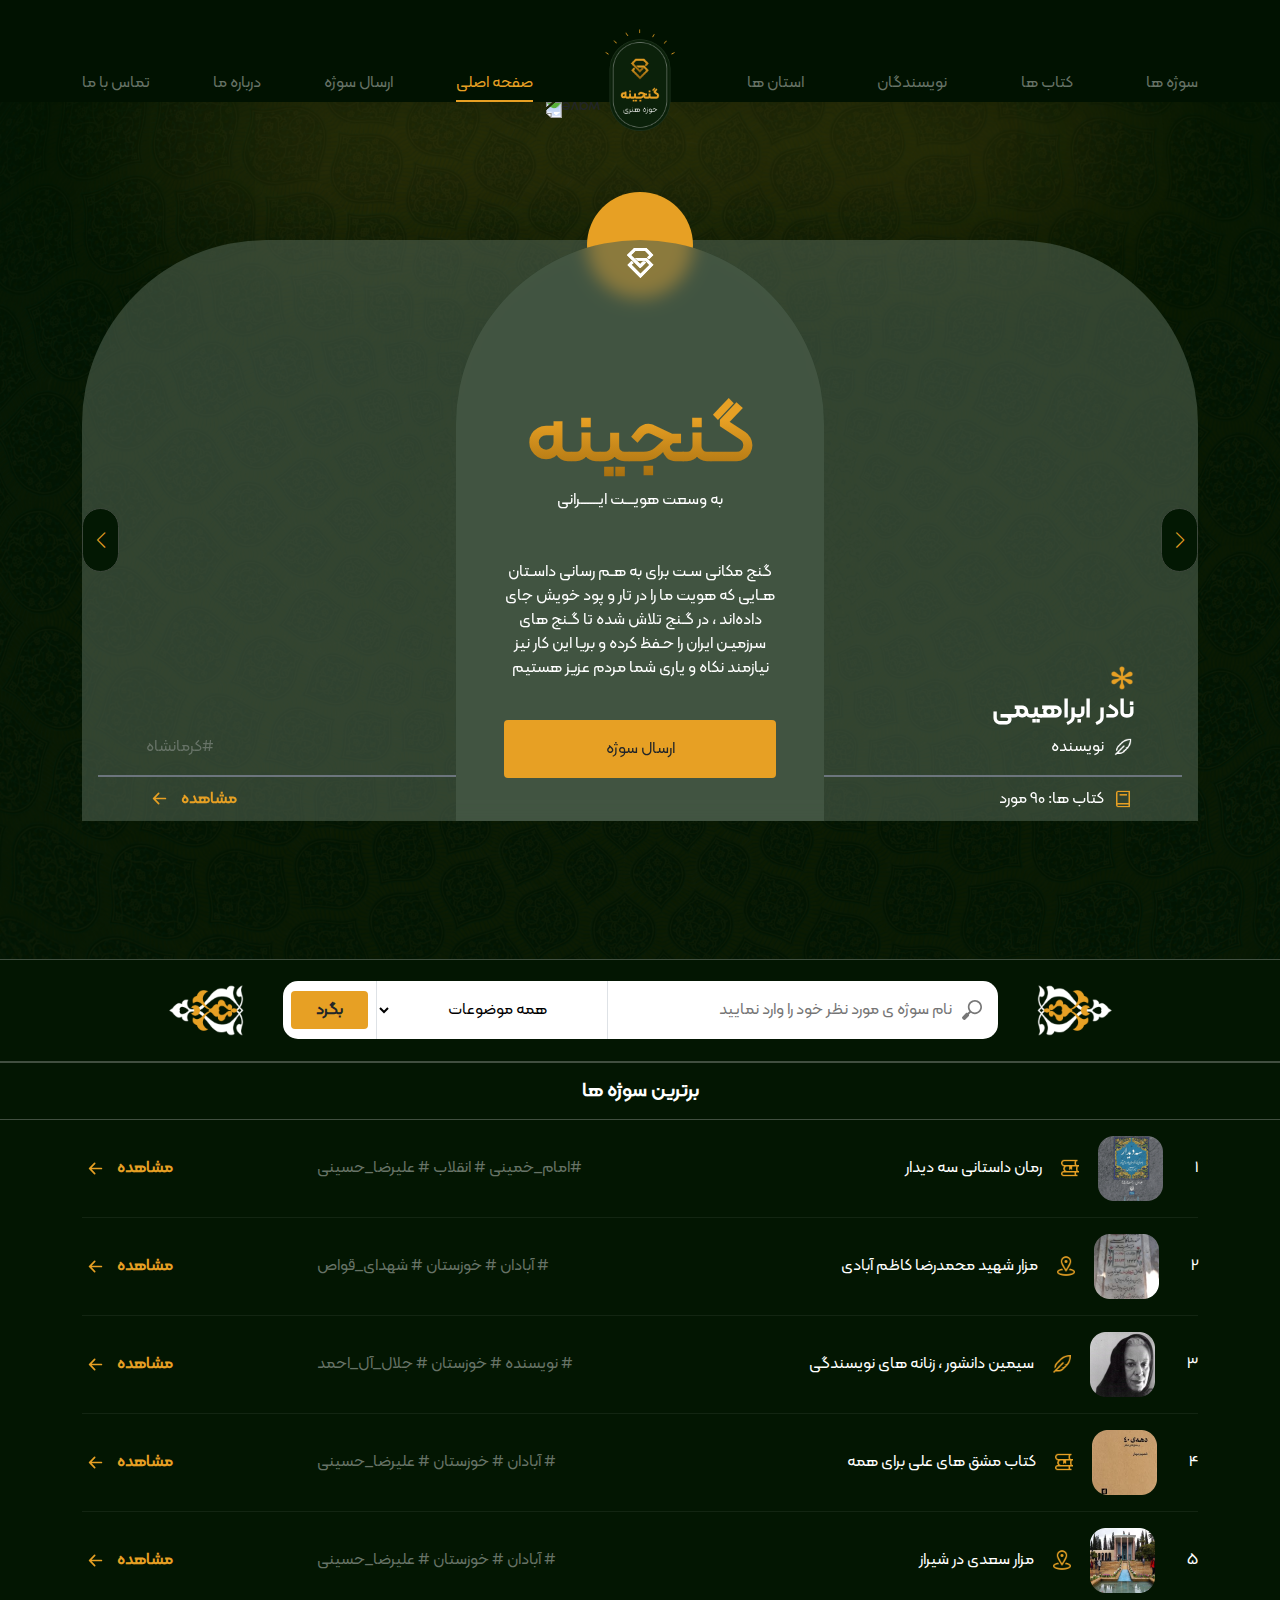
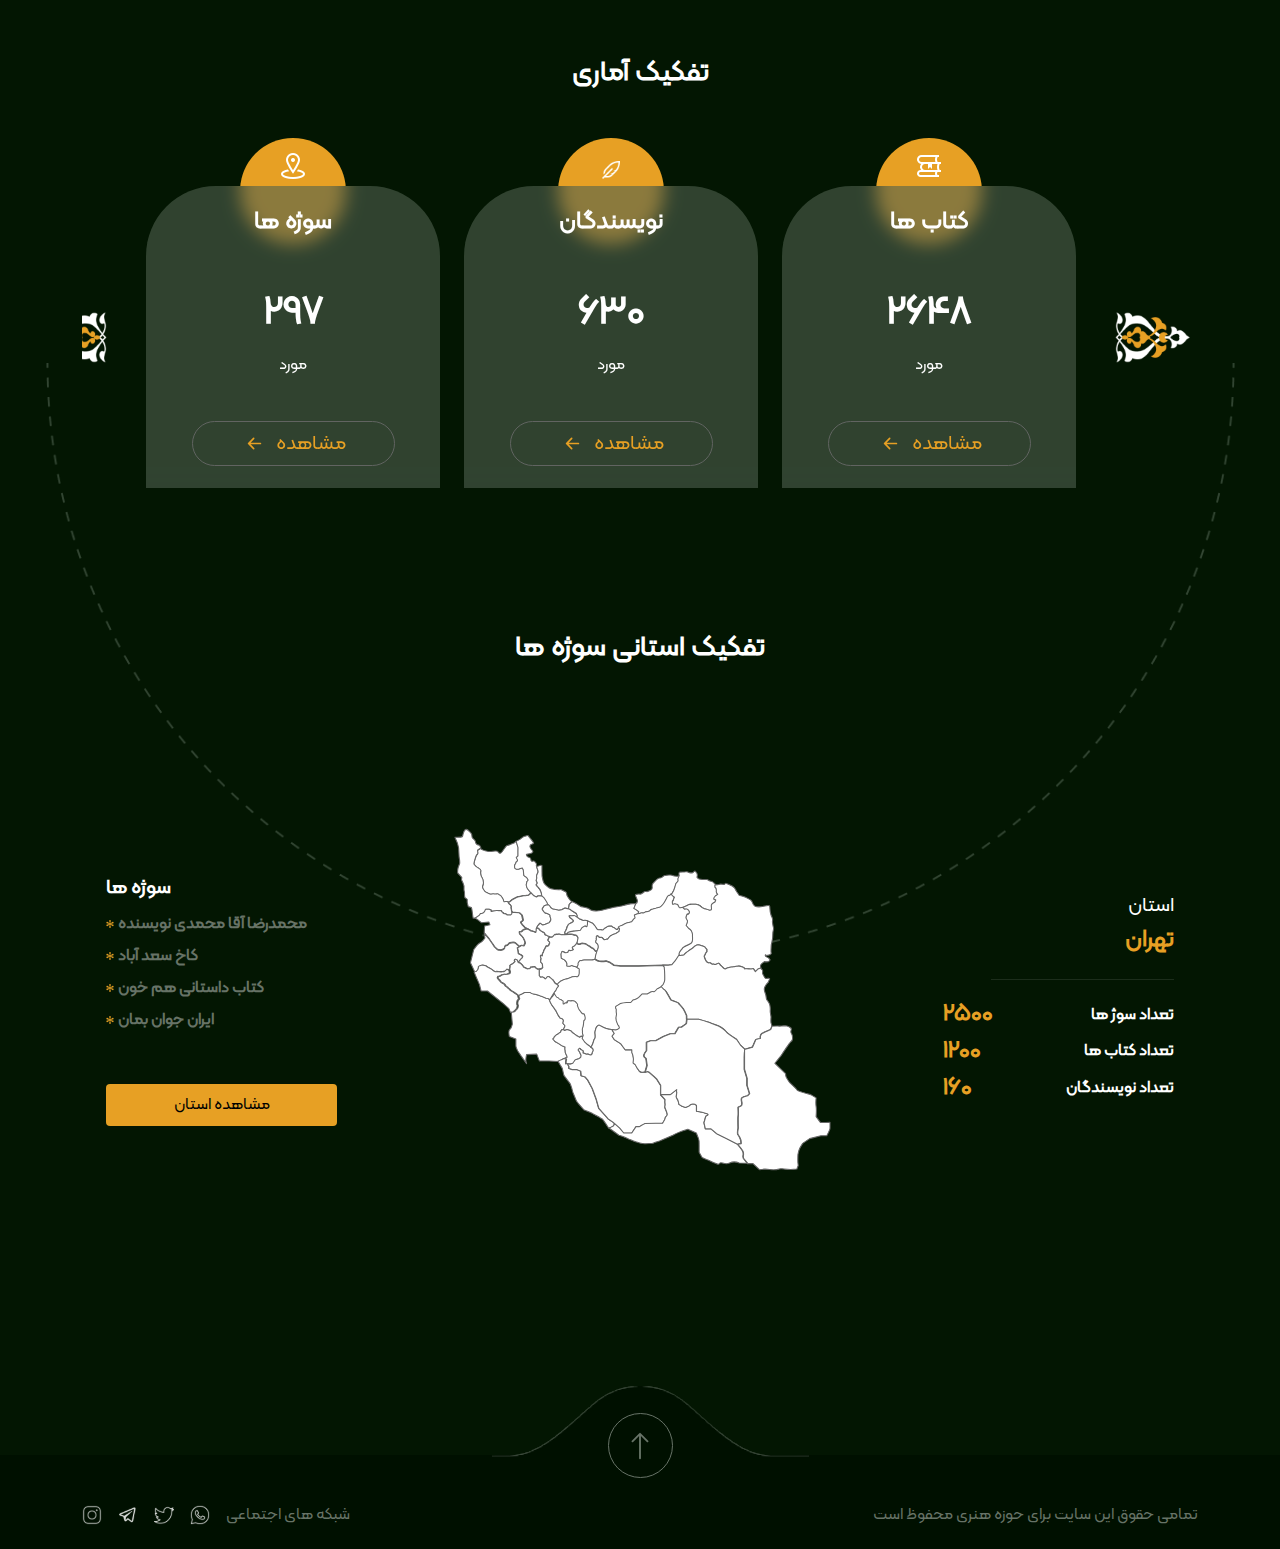
==== commit ca48c073: "commited" ====
--- a/index.html
+++ b/index.html
@@ -123,13 +123,13 @@
                     </div>
                     <div class="swiper-wrapper">
                         <div class="swiper-slide">
-                            <div class="slide-bg pt-3 mx-auto">
+                            <div class="slide-bg p-3 mx-auto">
                                 <div class="position-relative">
                                     <img alt="banner" src="assets/img/Mask group.png" class="img-fluid d-block mx-auto">
                                     <img alt="flower" src="assets/img/icons8-flower-67 2.svg"
                                         class="position-absolute bottom-12 end-0 me-5">
                                 </div>
-                                <div class="py-3 px-5">
+                                <div class="py-3 px-md-5 px-2">
                                     <a class="text-white h3 fw-bold">نادر ابراهیمی</a>
                                     <div class="d-flex align-items-center justify-content-between mt-2">
                                         <div class="d-flex align-items-center gap-2">
@@ -139,7 +139,7 @@
                                         <p class="mb-0 third-text">#کرمانشاه</p>
                                     </div>
                                 </div>
-                                <div class="border-2 border-top border-secondary px-5">
+                                <div class="border-2 border-top border-secondary px-md-5 px-2">
                                     <div class="d-flex align-items-center justify-content-between mt-2">
                                         <div class="d-flex align-items-center gap-2">
                                             <img alt="book" src="assets/img/icons8-book-32(1) 2.svg" class="img-fluid">
@@ -159,14 +159,14 @@
                             </div>
                         </div>
                         <div class="swiper-slide">
-                            <div class="slide-bg pt-3 mx-auto">
+                            <div class="slide-bg p-3 mx-auto">
                                 <div class="position-relative">
                                     <img alt="banner" src="assets/img/Mask group2.png"
                                         class="img-fluid d-block mx-auto">
                                     <img alt="flower" src="assets/img/icons8-flower-67 2.svg"
                                         class="position-absolute bottom-12 end-0 me-5">
                                 </div>
-                                <div class="py-3 px-5">
+                                <div class="py-3 px-md-5 px-2">
                                     <a class="text-white h3 fw-bold">قیصر امین پور</a>
                                     <div class="d-flex align-items-center justify-content-between mt-2">
                                         <div class="d-flex align-items-center gap-2">
@@ -176,7 +176,7 @@
                                         <p class="mb-0 third-text">#تهران</p>
                                     </div>
                                 </div>
-                                <div class="border-2 border-top border-secondary px-5">
+                                <div class="border-2 border-top border-secondary px-md-5 px-2">
                                     <div class="d-flex align-items-center justify-content-between mt-2">
                                         <div class="d-flex align-items-center gap-2">
                                             <img alt="book" src="assets/img/icons8-book-32(1) 2.svg" class="img-fluid">
@@ -196,13 +196,13 @@
                             </div>
                         </div>
                         <div class="swiper-slide">
-                            <div class="slide-bg pt-3 mx-auto">
+                            <div class="slide-bg p-3 mx-auto">
                                 <div class="position-relative">
                                     <img alt="banner" src="assets/img/Mask group.png" class="img-fluid d-block mx-auto">
                                     <img alt="flower" src="assets/img/icons8-flower-67 2.svg"
                                         class="position-absolute bottom-12 end-0 me-5">
                                 </div>
-                                <div class="py-3 px-5">
+                                <div class="py-3 px-md-5 px-2">
                                     <a class="text-white h3 fw-bold">نادر ابراهیمی</a>
                                     <div class="d-flex align-items-center justify-content-between mt-2">
                                         <div class="d-flex align-items-center gap-2">
@@ -212,7 +212,7 @@
                                         <p class="mb-0 third-text">#کرمانشاه</p>
                                     </div>
                                 </div>
-                                <div class="border-2 border-top border-secondary px-5">
+                                <div class="border-2 border-top border-secondary px-md-5 px-2">
                                     <div class="d-flex align-items-center justify-content-between mt-2">
                                         <div class="d-flex align-items-center gap-2">
                                             <img alt="book" src="assets/img/icons8-book-32(1) 2.svg" class="img-fluid">
@@ -232,14 +232,14 @@
                             </div>
                         </div>
                         <div class="swiper-slide">
-                            <div class="slide-bg pt-3 mx-auto">
+                            <div class="slide-bg p-3 mx-auto">
                                 <div class="position-relative">
                                     <img alt="banner" src="assets/img/Mask group2.png"
                                         class="img-fluid d-block mx-auto">
                                     <img alt="flower" src="assets/img/icons8-flower-67 2.svg"
                                         class="position-absolute bottom-12 end-0 me-5">
                                 </div>
-                                <div class="py-3 px-5">
+                                <div class="py-3 px-md-5 px-2">
                                     <a class="text-white h3 fw-bold">قیصر امین پور</a>
                                     <div class="d-flex align-items-center justify-content-between mt-2">
                                         <div class="d-flex align-items-center gap-2">
@@ -249,7 +249,7 @@
                                         <p class="mb-0 third-text">#تهران</p>
                                     </div>
                                 </div>
-                                <div class="border-2 border-top border-secondary px-5">
+                                <div class="border-2 border-top border-secondary px-md-5 px-2">
                                     <div class="d-flex align-items-center justify-content-between mt-2">
                                         <div class="d-flex align-items-center gap-2">
                                             <img alt="book" src="assets/img/icons8-book-32(1) 2.svg" class="img-fluid">
@@ -269,13 +269,13 @@
                             </div>
                         </div>
                         <div class="swiper-slide">
-                            <div class="slide-bg pt-3 mx-auto">
+                            <div class="slide-bg p-3 mx-auto">
                                 <div class="position-relative">
                                     <img alt="banner" src="assets/img/Mask group.png" class="img-fluid d-block mx-auto">
                                     <img alt="flower" src="assets/img/icons8-flower-67 2.svg"
                                         class="position-absolute bottom-12 end-0 me-5">
                                 </div>
-                                <div class="py-3 px-5">
+                                <div class="py-3 px-md-5 px-2">
                                     <a class="text-white h3 fw-bold">نادر ابراهیمی</a>
                                     <div class="d-flex align-items-center justify-content-between mt-2">
                                         <div class="d-flex align-items-center gap-2">
@@ -285,7 +285,7 @@
                                         <p class="mb-0 third-text">#کرمانشاه</p>
                                     </div>
                                 </div>
-                                <div class="border-2 border-top border-secondary px-5">
+                                <div class="border-2 border-top border-secondary px-md-5 px-2">
                                     <div class="d-flex align-items-center justify-content-between mt-2">
                                         <div class="d-flex align-items-center gap-2">
                                             <img alt="book" src="assets/img/icons8-book-32(1) 2.svg" class="img-fluid">
@@ -305,14 +305,14 @@
                             </div>
                         </div>
                         <div class="swiper-slide">
-                            <div class="slide-bg pt-3 mx-auto">
+                            <div class="slide-bg p-3 mx-auto">
                                 <div class="position-relative">
                                     <img alt="banner" src="assets/img/Mask group2.png"
                                         class="img-fluid d-block mx-auto">
                                     <img alt="flower" src="assets/img/icons8-flower-67 2.svg"
                                         class="position-absolute bottom-12 end-0 me-5">
                                 </div>
-                                <div class="py-3 px-5">
+                                <div class="py-3 px-md-5 px-2">
                                     <a class="text-white h3 fw-bold">قیصر امین پور</a>
                                     <div class="d-flex align-items-center justify-content-between mt-2">
                                         <div class="d-flex align-items-center gap-2">
@@ -322,7 +322,7 @@
                                         <p class="mb-0 third-text">#تهران</p>
                                     </div>
                                 </div>
-                                <div class="border-2 border-top border-secondary px-5">
+                                <div class="border-2 border-top border-secondary px-md-5 px-2">
                                     <div class="d-flex align-items-center justify-content-between mt-2">
                                         <div class="d-flex align-items-center gap-2">
                                             <img alt="book" src="assets/img/icons8-book-32(1) 2.svg" class="img-fluid">
@@ -361,7 +361,7 @@
                         <div class="d-flex flex-grow-1 align-items-center gap-2 px-2 py-3">
                             <img alt="search" src="assets/img/icons8-search 1.svg">
                             <input placeholder="نام سوژه ی مورد نظر خود را وارد نمایید"
-                                class="outline-none flex-grow-1 border-0">
+                                class="outline-none flex-grow-1 border-0 w-140">
                         </div>
                         <select
                             class="border-0 d-none d-lg-block text-center bg-transparent border-end border-start flex-grow-1 py-3">
@@ -507,10 +507,10 @@
         <section class="py-5 state">
             <div class="container">
                 <h3 class="text-white fw-bold text-center">تفکیک آماری</h3>
-                <div class="d-flex flex-column bottom flex-xl-row gap-4 justify-content-between align-items-center mt-5 py-5"
+                <div class="d-flex flex-column bottom flex-xl-row gap-4 overflow-hidden justify-content-between align-items-center mt-5 py-5"
                     id="statistics">
                     <img alt="icon" src="assets/img/icon2.svg" class="img-fluid d-none d-xl-block">
-                    <div class="d-flex flex-xl-column w-100 flex-row align-items-center">
+                    <div class="d-flex flex-xl-column w-100 flex-row align-items-center ml-122">
                         <span class="sun flex-shrink-0"></span>
                         <div
                             class="slide-bg d-flex custom-blur flex-grow-1 flex-row flex-xl-column justify-content-xl-around justify-content-between align-items-center statistics position-relative text-white mx-auto text-center px-5 ganj ps-3 ps-md-5">
@@ -535,7 +535,7 @@
                             </a>
                         </div>
                     </div>
-                    <div class="d-flex flex-xl-column w-100 flex-row align-items-center">
+                    <div class="d-flex flex-xl-column w-100 flex-row align-items-center ml-122">
                         <span class="sun flex-shrink-0"></span>
                         <div
                             class="slide-bg d-flex custom-blur flex-grow-1 flex-row flex-xl-column justify-content-xl-around justify-content-between align-items-center statistics position-relative text-white mx-auto text-center px-5 ganj ps-3 ps-md-5">
@@ -560,7 +560,7 @@
                             </a>
                         </div>
                     </div>
-                    <div class="d-flex flex-xl-column w-100 flex-row align-items-center">
+                    <div class="d-flex flex-xl-column w-100 flex-row align-items-center ml-122">
                         <span class="sun flex-shrink-0"></span>
                         <div
                             class="slide-bg d-flex custom-blur flex-grow-1 flex-row flex-xl-column justify-content-xl-around justify-content-between align-items-center statistics position-relative text-white mx-auto text-center px-5 ganj ps-3 ps-md-5">
--- a/assets/css/styles.css
+++ b/assets/css/styles.css
@@ -804,6 +804,7 @@
 .ganjine {
     background-color: #2f432f;
     width: 368px;
+    max-width: 100%;
     height: 581px;
     border-radius: 184px 184px 0 0;
     margin: auto;
@@ -812,11 +813,13 @@
 /* searchbox */
 .searchbox {
     width: 715px;
+    max-width: 100%;
 }
 
 /* statistics */
 .slide-bg.statistics {
     width: 294px;
+    max-width: 100%;
     height: 302px;
     border-radius: 70px 70px 0 0;
 }
@@ -893,6 +896,7 @@
 @media only screen and (max-width:1200px) {
     .slide-bg {
         width: 368px;
+        max-width: 100%;
     }
 
     .slide-bg.statistics {
@@ -944,7 +948,7 @@
 
     #statistics .sun {
         margin-bottom: -106px;
-        top: -1px;
+        top: 3px;
         right: 54px;
         margin-bottom: 0;
     }
@@ -1083,11 +1087,6 @@
         right: -368px;
     }
 
-    .searchbox,
-    .soton {
-        width: 100%;
-    }
-
     .state {
         background-size: 291px;
     }
@@ -1129,4 +1128,10 @@
     .ganj::before {
         right: -284px;
     }
+    .ml-122{
+        margin-left: 107px;
+    }
+    .w-140{
+        width: 140px;
+    }
 }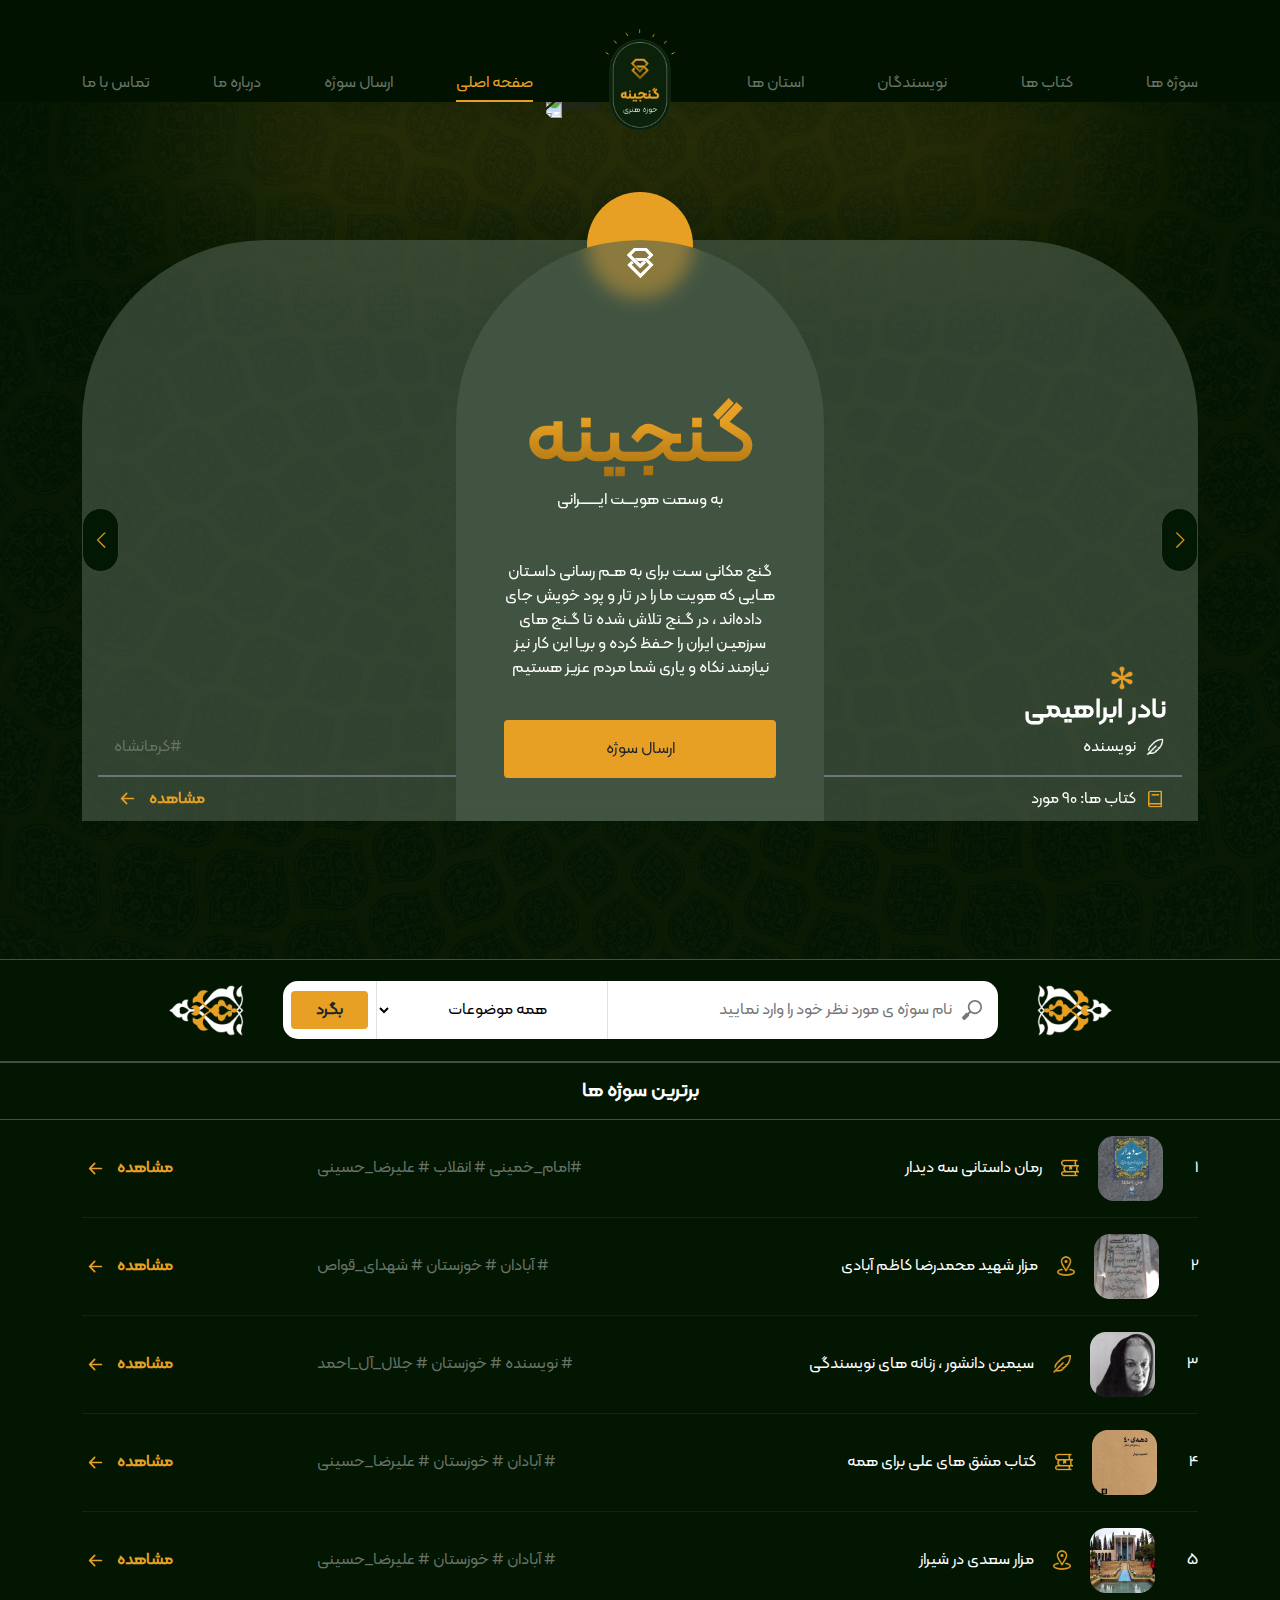
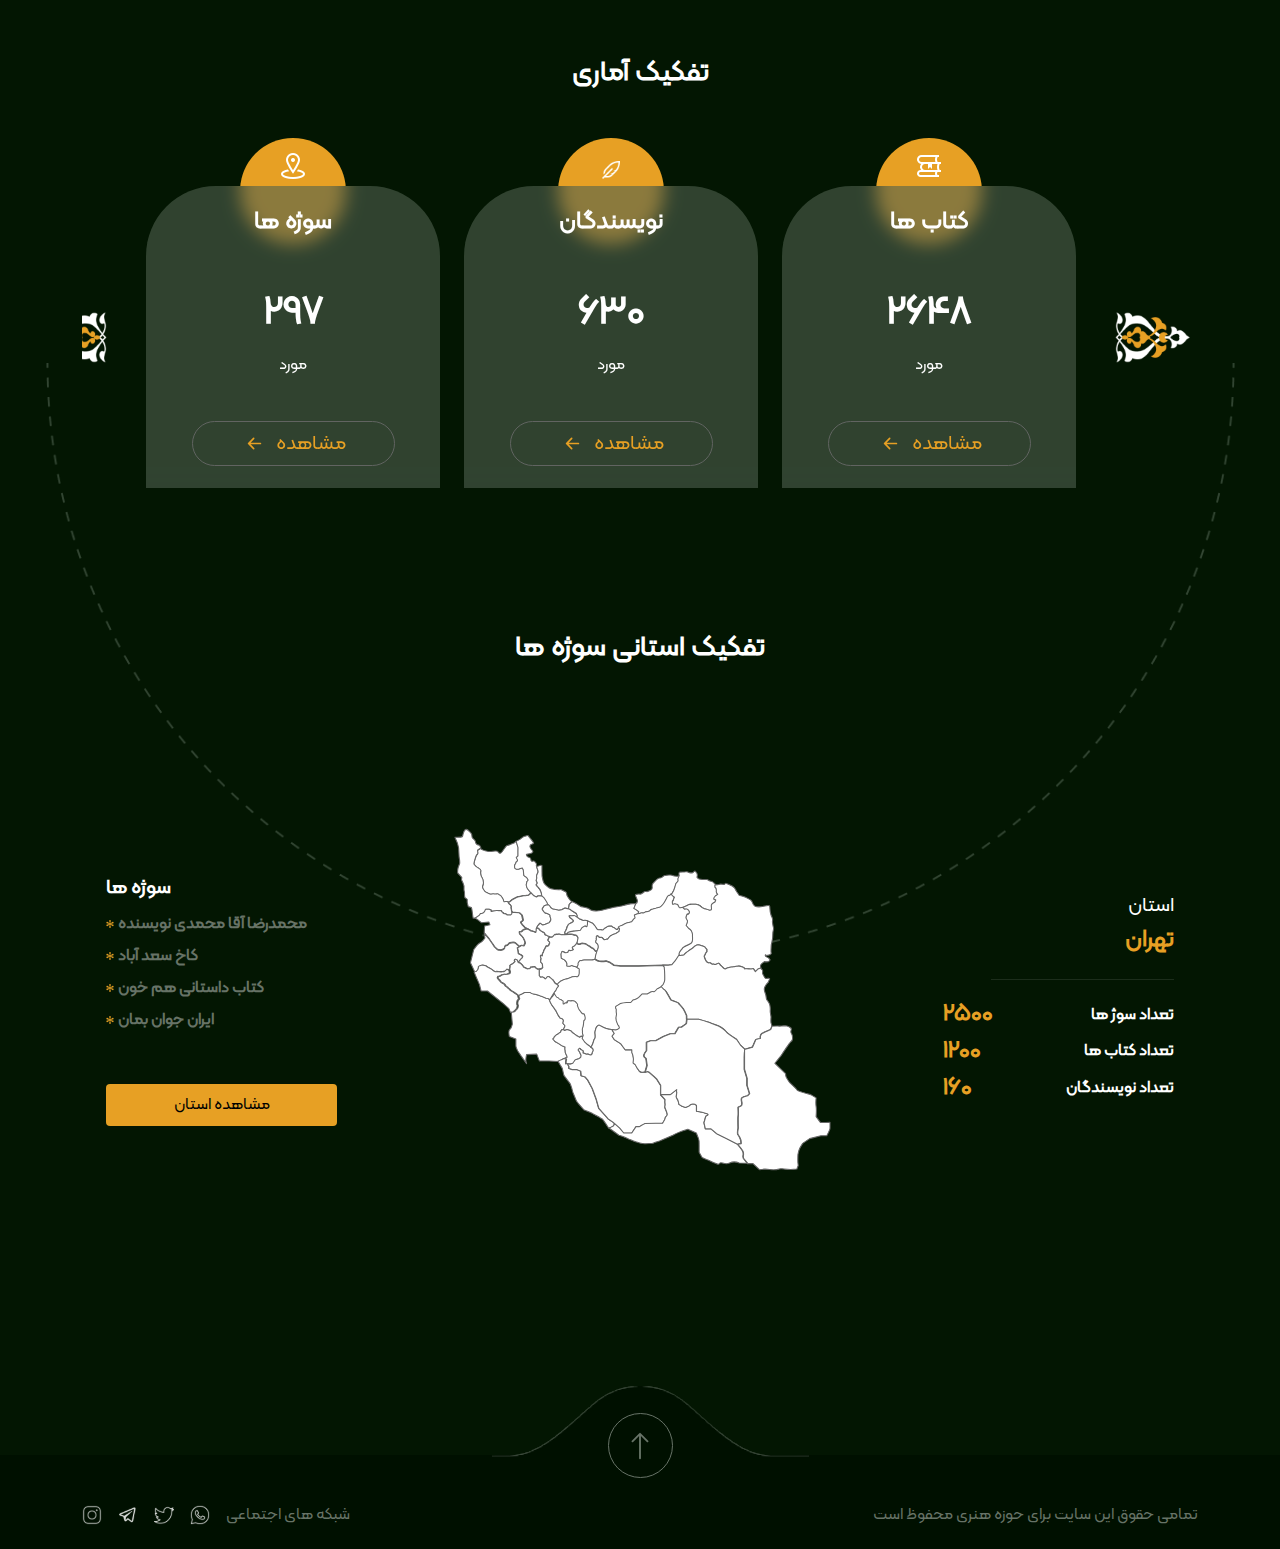
==== commit 6d7f0f07: "commited" ====
--- a/index.html
+++ b/index.html
@@ -129,7 +129,7 @@
                                     <img alt="flower" src="assets/img/icons8-flower-67 2.svg"
                                         class="position-absolute bottom-12 end-0 me-5">
                                 </div>
-                                <div class="py-3 px-md-5 px-2">
+                                <div class="py-3 px-md-3 px-2">
                                     <a class="text-white h3 fw-bold">نادر ابراهیمی</a>
                                     <div class="d-flex align-items-center justify-content-between mt-2">
                                         <div class="d-flex align-items-center gap-2">
@@ -139,7 +139,7 @@
                                         <p class="mb-0 third-text">#کرمانشاه</p>
                                     </div>
                                 </div>
-                                <div class="border-2 border-top border-secondary px-md-5 px-2">
+                                <div class="border-2 border-top border-secondary px-md-3 px-2">
                                     <div class="d-flex align-items-center justify-content-between mt-2">
                                         <div class="d-flex align-items-center gap-2">
                                             <img alt="book" src="assets/img/icons8-book-32(1) 2.svg" class="img-fluid">
@@ -166,7 +166,7 @@
                                     <img alt="flower" src="assets/img/icons8-flower-67 2.svg"
                                         class="position-absolute bottom-12 end-0 me-5">
                                 </div>
-                                <div class="py-3 px-md-5 px-2">
+                                <div class="py-3 px-md-3 px-2">
                                     <a class="text-white h3 fw-bold">قیصر امین پور</a>
                                     <div class="d-flex align-items-center justify-content-between mt-2">
                                         <div class="d-flex align-items-center gap-2">
@@ -176,7 +176,7 @@
                                         <p class="mb-0 third-text">#تهران</p>
                                     </div>
                                 </div>
-                                <div class="border-2 border-top border-secondary px-md-5 px-2">
+                                <div class="border-2 border-top border-secondary px-md-3 px-2">
                                     <div class="d-flex align-items-center justify-content-between mt-2">
                                         <div class="d-flex align-items-center gap-2">
                                             <img alt="book" src="assets/img/icons8-book-32(1) 2.svg" class="img-fluid">
@@ -202,7 +202,7 @@
                                     <img alt="flower" src="assets/img/icons8-flower-67 2.svg"
                                         class="position-absolute bottom-12 end-0 me-5">
                                 </div>
-                                <div class="py-3 px-md-5 px-2">
+                                <div class="py-3 px-md-3 px-2">
                                     <a class="text-white h3 fw-bold">نادر ابراهیمی</a>
                                     <div class="d-flex align-items-center justify-content-between mt-2">
                                         <div class="d-flex align-items-center gap-2">
@@ -212,7 +212,7 @@
                                         <p class="mb-0 third-text">#کرمانشاه</p>
                                     </div>
                                 </div>
-                                <div class="border-2 border-top border-secondary px-md-5 px-2">
+                                <div class="border-2 border-top border-secondary px-md-3 px-2">
                                     <div class="d-flex align-items-center justify-content-between mt-2">
                                         <div class="d-flex align-items-center gap-2">
                                             <img alt="book" src="assets/img/icons8-book-32(1) 2.svg" class="img-fluid">
@@ -239,7 +239,7 @@
                                     <img alt="flower" src="assets/img/icons8-flower-67 2.svg"
                                         class="position-absolute bottom-12 end-0 me-5">
                                 </div>
-                                <div class="py-3 px-md-5 px-2">
+                                <div class="py-3 px-md-3 px-2">
                                     <a class="text-white h3 fw-bold">قیصر امین پور</a>
                                     <div class="d-flex align-items-center justify-content-between mt-2">
                                         <div class="d-flex align-items-center gap-2">
@@ -249,7 +249,7 @@
                                         <p class="mb-0 third-text">#تهران</p>
                                     </div>
                                 </div>
-                                <div class="border-2 border-top border-secondary px-md-5 px-2">
+                                <div class="border-2 border-top border-secondary px-md-3 px-2">
                                     <div class="d-flex align-items-center justify-content-between mt-2">
                                         <div class="d-flex align-items-center gap-2">
                                             <img alt="book" src="assets/img/icons8-book-32(1) 2.svg" class="img-fluid">
@@ -275,7 +275,7 @@
                                     <img alt="flower" src="assets/img/icons8-flower-67 2.svg"
                                         class="position-absolute bottom-12 end-0 me-5">
                                 </div>
-                                <div class="py-3 px-md-5 px-2">
+                                <div class="py-3 px-md-3 px-2">
                                     <a class="text-white h3 fw-bold">نادر ابراهیمی</a>
                                     <div class="d-flex align-items-center justify-content-between mt-2">
                                         <div class="d-flex align-items-center gap-2">
@@ -285,7 +285,7 @@
                                         <p class="mb-0 third-text">#کرمانشاه</p>
                                     </div>
                                 </div>
-                                <div class="border-2 border-top border-secondary px-md-5 px-2">
+                                <div class="border-2 border-top border-secondary px-md-3 px-2">
                                     <div class="d-flex align-items-center justify-content-between mt-2">
                                         <div class="d-flex align-items-center gap-2">
                                             <img alt="book" src="assets/img/icons8-book-32(1) 2.svg" class="img-fluid">
@@ -312,7 +312,7 @@
                                     <img alt="flower" src="assets/img/icons8-flower-67 2.svg"
                                         class="position-absolute bottom-12 end-0 me-5">
                                 </div>
-                                <div class="py-3 px-md-5 px-2">
+                                <div class="py-3 px-md-3 px-2">
                                     <a class="text-white h3 fw-bold">قیصر امین پور</a>
                                     <div class="d-flex align-items-center justify-content-between mt-2">
                                         <div class="d-flex align-items-center gap-2">
@@ -322,7 +322,7 @@
                                         <p class="mb-0 third-text">#تهران</p>
                                     </div>
                                 </div>
-                                <div class="border-2 border-top border-secondary px-md-5 px-2">
+                                <div class="border-2 border-top border-secondary px-md-3 px-2">
                                     <div class="d-flex align-items-center justify-content-between mt-2">
                                         <div class="d-flex align-items-center gap-2">
                                             <img alt="book" src="assets/img/icons8-book-32(1) 2.svg" class="img-fluid">
@@ -386,8 +386,8 @@
                 <ul class="m-0 p-0 list-unstyled">
                     <li
                         class="d-flex align-items-start align-items-lg-center gap-3 py-3 flex-column flex-lg-row justify-content-between border-bottom-main">
-                        <div class="d-flex align-items-center text-white gap-3 w-100">
-                            <p class="mb-0 ms-3">1</p>
+                        <div class="d-flex align-items-center text-white gap-sm-3 gap-2 w-100">
+                            <p class="mb-0 ms-sm-3">1</p>
                             <img alt="case" src="assets/img/ac-image-Ab16373888870R 1.png">
                             <img alt="icon" src="assets/img/icons8-books-32(1).svg">
                             <p class="mb-0">رمان داستانی سه دیدار</p>
@@ -409,8 +409,8 @@
                     </li>
                     <li
                         class="d-flex align-items-start align-items-lg-center gap-3 py-3 flex-column flex-lg-row justify-content-between border-bottom-main">
-                        <div class="d-flex align-items-center text-white gap-3 w-100">
-                            <p class="mb-0 ms-3">2</p>
+                        <div class="d-flex align-items-center text-white gap-sm-3 gap-2 w-100">
+                            <p class="mb-0 ms-sm-3">2</p>
                             <img alt="case" src="assets/img/۲۰۲۰۰۳۰۹_۰۹۴۰۲۰-169x300 1.png">
                             <img alt="icon" src="assets/img/icons8-location-32(1).svg">
                             <p class="mb-0">مزار شهید محمدرضا کاظم آبادی</p>
@@ -432,8 +432,8 @@
                     </li>
                     <li
                         class="d-flex align-items-start align-items-lg-center gap-3 py-3 flex-column flex-lg-row justify-content-between border-bottom-main">
-                        <div class="d-flex align-items-center text-white gap-3 w-100">
-                            <p class="mb-0 ms-3">3</p>
+                        <div class="d-flex align-items-center text-white gap-sm-3 gap-2 w-100">
+                            <p class="mb-0 ms-sm-3">3</p>
                             <img alt="case" src="assets/img/1-3053-th3 1.png">
                             <img alt="icon" src="assets/img/icons8-writer-32(1).svg">
                             <p class="mb-0">سیمین دانشور ، زنانه های نویسندگی</p>
@@ -455,8 +455,8 @@
                     </li>
                     <li
                         class="d-flex align-items-start align-items-lg-center gap-3 py-3 flex-column flex-lg-row justify-content-between border-bottom-main">
-                        <div class="d-flex align-items-center text-white gap-3 w-100">
-                            <p class="mb-0 ms-3">4</p>
+                        <div class="d-flex align-items-center text-white gap-sm-3 gap-2 w-100">
+                            <p class="mb-0 ms-sm-3">4</p>
                             <img alt="case" src="assets/img/images 1.png">
                             <img alt="icon" src="assets/img/icons8-books-32(1).svg">
                             <p class="mb-0">کتاب مشق های علی برای همه</p>
@@ -478,8 +478,8 @@
                     </li>
                     <li
                         class="d-flex align-items-start align-items-lg-center gap-3 py-3 flex-column flex-lg-row justify-content-between">
-                        <div class="d-flex align-items-center text-white gap-3 w-100">
-                            <p class="mb-0 ms-3">5</p>
+                        <div class="d-flex align-items-center text-white gap-sm-3 gap-2 w-100">
+                            <p class="mb-0 ms-sm-3">5</p>
                             <img alt="case" src="assets/img/33841523-c969-4980-b7c2-01ececc02c93-840x560 1.png">
                             <img alt="icon" src="assets/img/icons8-location-32(1).svg">
                             <p class="mb-0">مزار سعدی در شیراز</p>
@@ -513,7 +513,7 @@
                     <div class="d-flex flex-xl-column w-100 flex-row align-items-center ml-122">
                         <span class="sun flex-shrink-0"></span>
                         <div
-                            class="slide-bg d-flex custom-blur flex-grow-1 flex-row flex-xl-column justify-content-xl-around justify-content-between align-items-center statistics position-relative text-white mx-auto text-center px-5 ganj ps-3 ps-md-5">
+                            class="slide-bg d-flex custom-blur flex-grow-1 flex-row flex-xl-column justify-content-xl-around justify-content-between align-items-center statistics position-relative text-white mx-auto text-center ganj ps-3 ps-md-5 pe-3 pe-md-5">
                             <img alt="icon" src="assets/img/icons8-books-32 1.svg"
                                 class="img-fluid position-absolute top-44 end-0 start-0 me-xl-auto ms-xl-auto mt-2">
                             <h4 class="fw-bold d-none d-xl-block">کتاب ها</h4>
@@ -538,7 +538,7 @@
                     <div class="d-flex flex-xl-column w-100 flex-row align-items-center ml-122">
                         <span class="sun flex-shrink-0"></span>
                         <div
-                            class="slide-bg d-flex custom-blur flex-grow-1 flex-row flex-xl-column justify-content-xl-around justify-content-between align-items-center statistics position-relative text-white mx-auto text-center px-5 ganj ps-3 ps-md-5">
+                            class="slide-bg d-flex custom-blur flex-grow-1 flex-row flex-xl-column justify-content-xl-around justify-content-between align-items-center statistics position-relative text-white mx-auto text-center ganj ps-3 ps-md-5 pe-3 pe-md-5">
                             <img alt="icon" src="assets/img/icons8-writer-32 1.svg"
                                 class="img-fluid position-absolute top-44 end-0 start-0 me-xl-auto ms-xl-auto mt-3">
                             <h4 class="fw-bold d-none d-xl-block">نویسندگان</h4>
@@ -563,7 +563,7 @@
                     <div class="d-flex flex-xl-column w-100 flex-row align-items-center ml-122">
                         <span class="sun flex-shrink-0"></span>
                         <div
-                            class="slide-bg d-flex custom-blur flex-grow-1 flex-row flex-xl-column justify-content-xl-around justify-content-between align-items-center statistics position-relative text-white mx-auto text-center px-5 ganj ps-3 ps-md-5">
+                            class="slide-bg d-flex custom-blur flex-grow-1 flex-row flex-xl-column justify-content-xl-around justify-content-between align-items-center statistics position-relative text-white mx-auto text-center ganj ps-3 ps-md-5 pe-3 pe-md-5">
                             <img alt="icon" src="assets/img/icons8-location-32 1.svg"
                                 class="img-fluid position-absolute top-44 end-0 start-0 me-xl-auto ms-xl-auto mt-2">
                             <h4 class="fw-bold d-none d-xl-block">سوژه ها</h4>
--- a/assets/css/styles.css
+++ b/assets/css/styles.css
@@ -967,7 +967,7 @@
 
     .state {
         background-position: center 822px;
-        background-size: 985px;
+        background-size: 510px;
     }
 }
 
@@ -1077,7 +1077,7 @@
     }
 
     .state {
-        background-position: center 1079px;
+        background-position: center 929px;
     }
 }
 
@@ -1089,6 +1089,7 @@
 
     .state {
         background-size: 291px;
+        background-position: center 987px;
     }
 
     .right-100 {
@@ -1129,9 +1130,13 @@
         right: -284px;
     }
     .ml-122{
-        margin-left: 107px;
+        margin-left: 75px;
     }
     .w-140{
         width: 140px;
-    }
+        font-size: 12px;
+    }
+    .state {
+        background-position: center 942px;
+      }
 }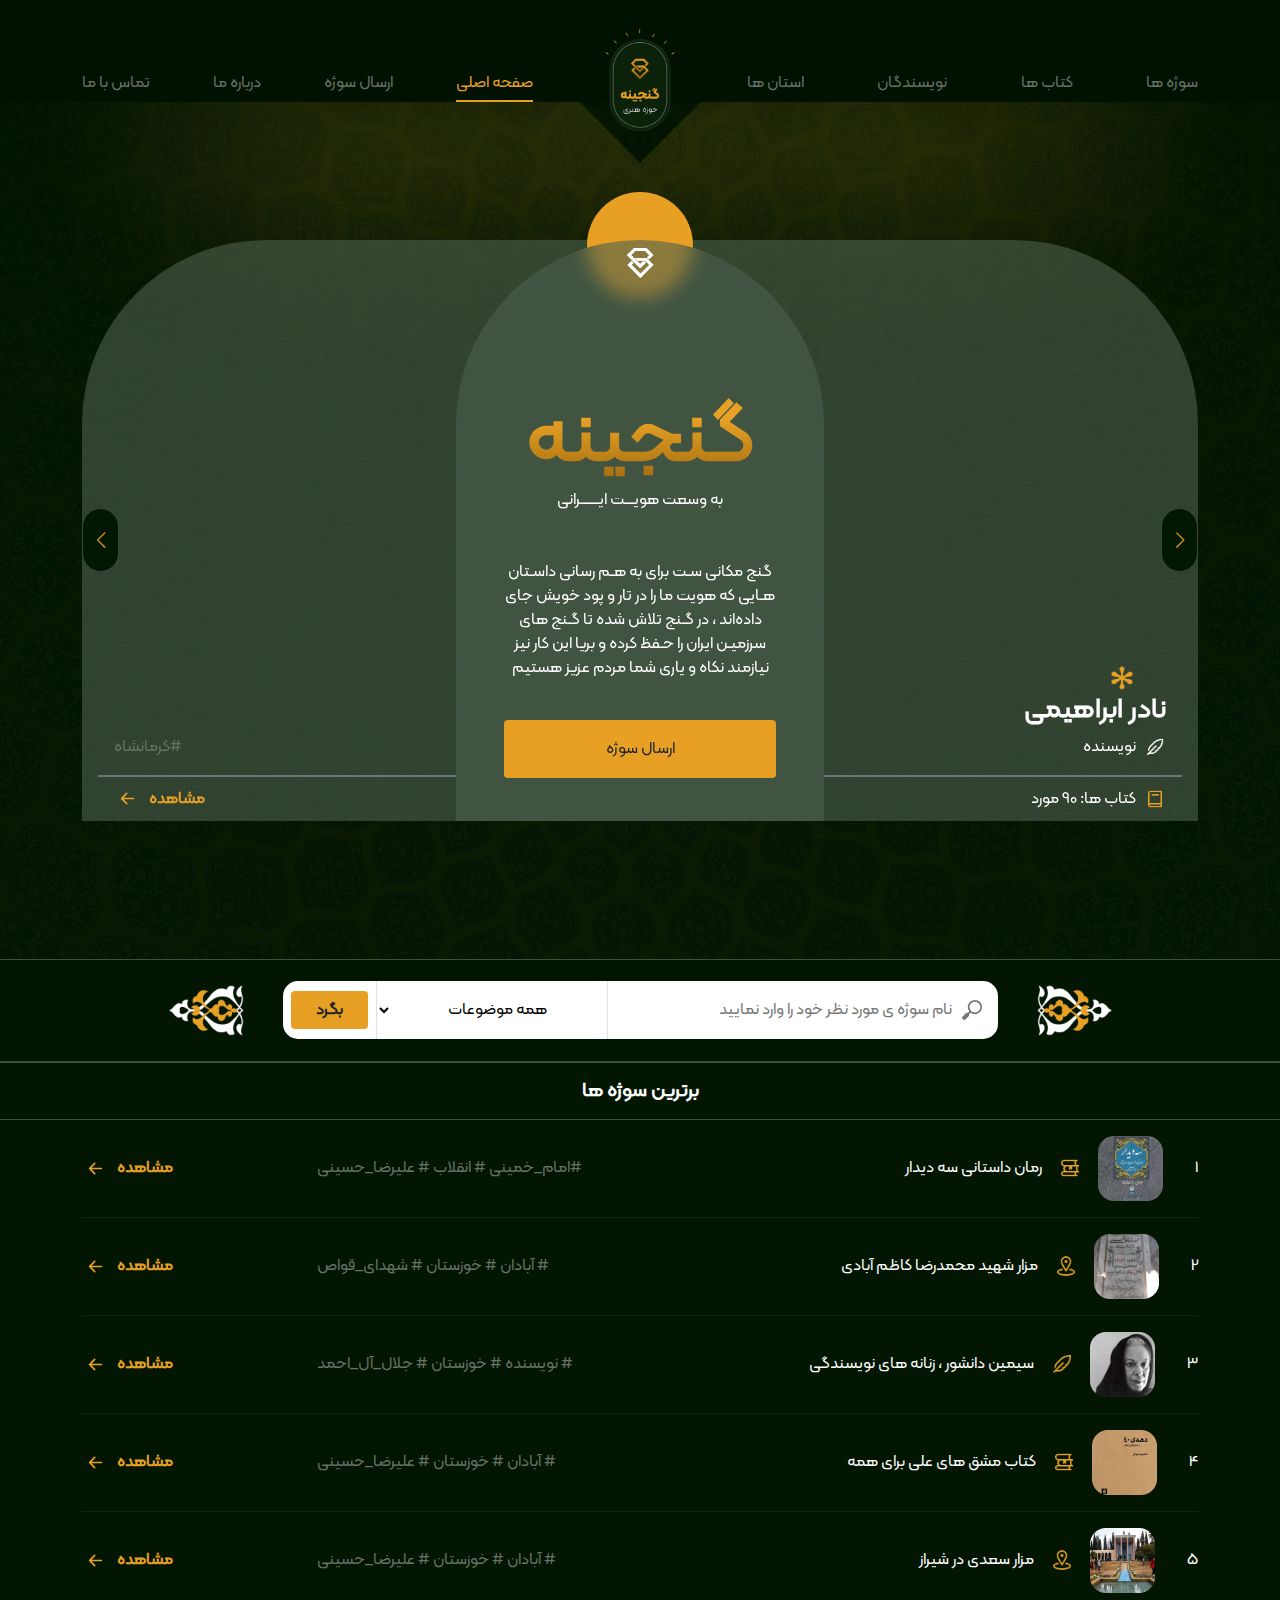
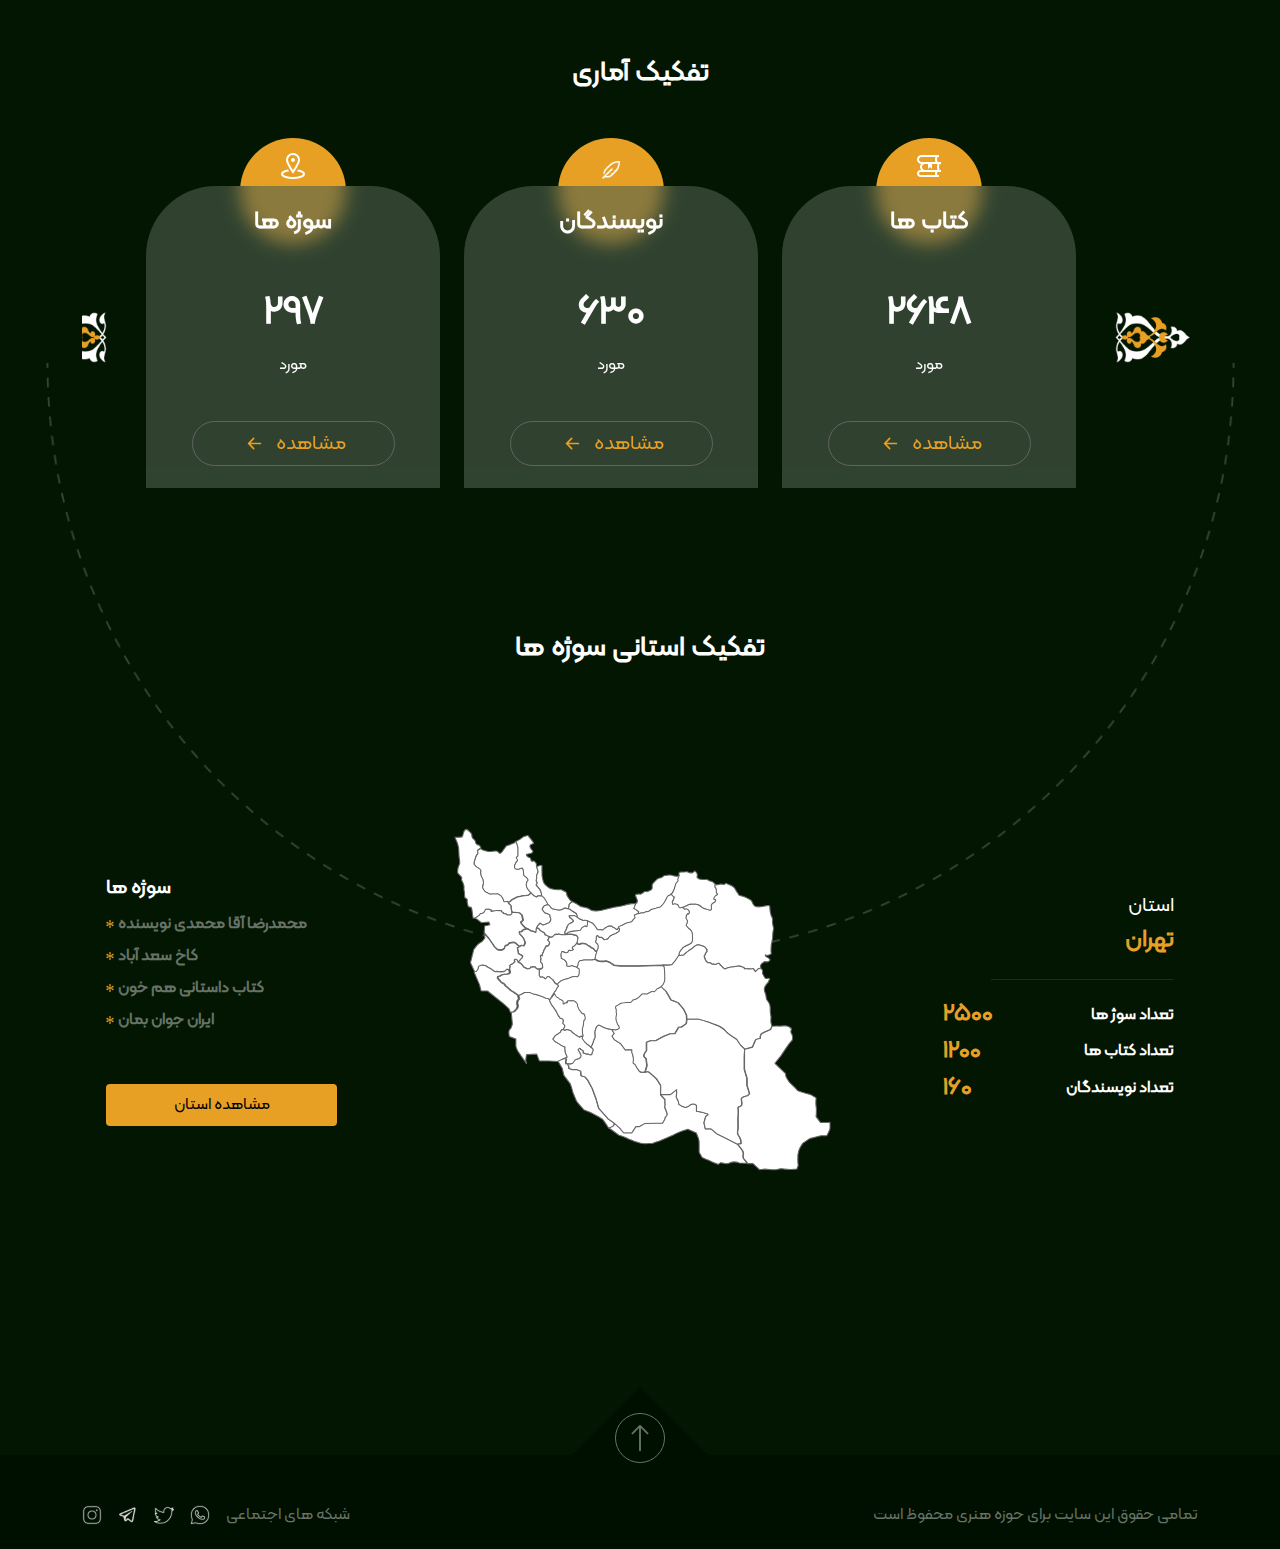
==== commit 6266e7d3: "commited" ====
--- a/index.html
+++ b/index.html
@@ -17,9 +17,6 @@
     <!-- header -->
 
     <header class="main-bg">
-        <!-- wave -->
-        <img alt="wave" src="assets/img/header-wave.PNG"
-            class="position-absolute d-block mx-auto right-6 start-0 rotate-180">
         <div class="container h-100">
             <nav class="row align-items-lg-end align-items-center h-100">
                 <div class="col-lg-5 col-4 h-100">
--- a/assets/css/styles.css
+++ b/assets/css/styles.css
@@ -182,11 +182,11 @@
 }
 
 .w-65 {
-    width: 65px;
+    width: 50px;
 }
 
 .h-65 {
-    height: 65px;
+    height: 50px;
 }
 
 .w-63 {
@@ -583,7 +583,7 @@
     border-radius: 4px;
     pointer-events: none;
     transform: scaleX(0);
-    transition: transform .5s
+    transition: transform .5s;
 }
 
 #selectedprovince.visible {
@@ -594,7 +594,7 @@
 #selectedprovince:after {
     content: " ";
     position: absolute;
-    top: 28px;
+    top: 32px;
     left: 50%;
     margin-left: -10px;
     border-width: 10px;
@@ -700,12 +700,27 @@
     position: relative;
 }
 
-header img.position-absolute {
-    margin-top: 94px;
-    z-index: 1;
-    width: 183px;
-}
-
+
+header::after{
+    background-color: #011201;
+  content: "";
+  width: 100px;
+  height: 100px;
+  right: 0;
+  top: 42px;
+  position: absolute;
+  -webkit-transform: rotate(45deg);
+  -moz-transform: rotate(45deg);
+  -o-transform: rotate(45deg);
+  transform: rotate(45deg);
+  -o-transition: all 0.2s ease 0s;
+  transition: all 0.2s ease 0s;
+  -webkit-transition: all 0.2s ease 0s;
+  -moz-transition: all 0.2s ease 0s;
+  z-index: 0;
+  left: 0;
+  margin: auto;
+}
 header::before {
     content: '';
     position: absolute;
@@ -868,14 +883,24 @@
 }
 
 footer::before {
-    content: url('../img/header-wave.png');
+    background-color: #001000;
+    content: "";
+    width: 100px;
+    height: 100px;
+    right: 0;
+    top: -47px;
     position: absolute;
-    width: 338px;
+    -webkit-transform: rotate(45deg);
+    -moz-transform: rotate(45deg);
+    -o-transform: rotate(45deg);
+    transform: rotate(45deg);
+    -o-transition: all 0.2s ease 0s;
+    transition: all 0.2s ease 0s;
+    -webkit-transition: all 0.2s ease 0s;
+    -moz-transition: all 0.2s ease 0s;
+    z-index: 0;
     left: 0;
-    right: 0;
     margin: auto;
-    top: -83px;
-    z-index: 0;
 }
 
 /* responsive */
@@ -1123,6 +1148,9 @@
     .radif img[alt='books'] {
         width: 60px;
     }
+    .soton {
+        width: 100%;
+      }
 }
 
 @media only screen and (max-width:400px) {
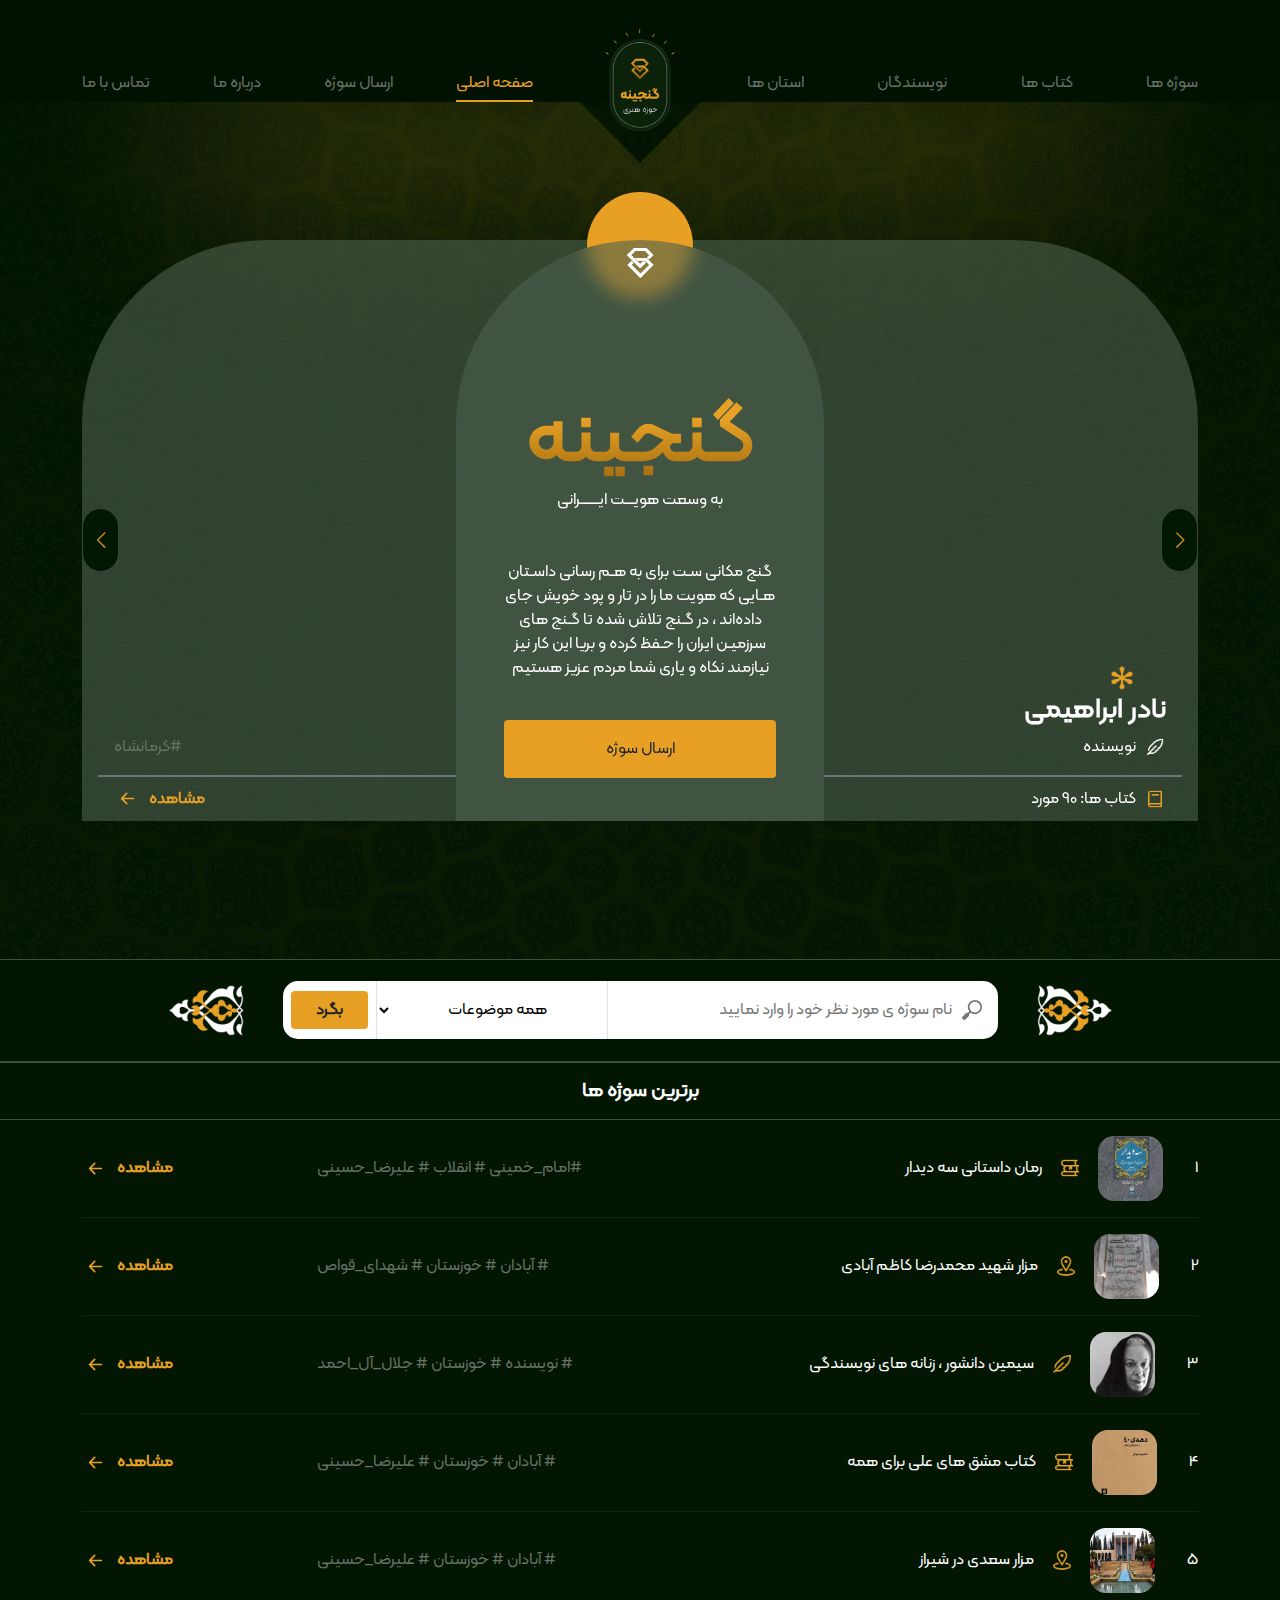
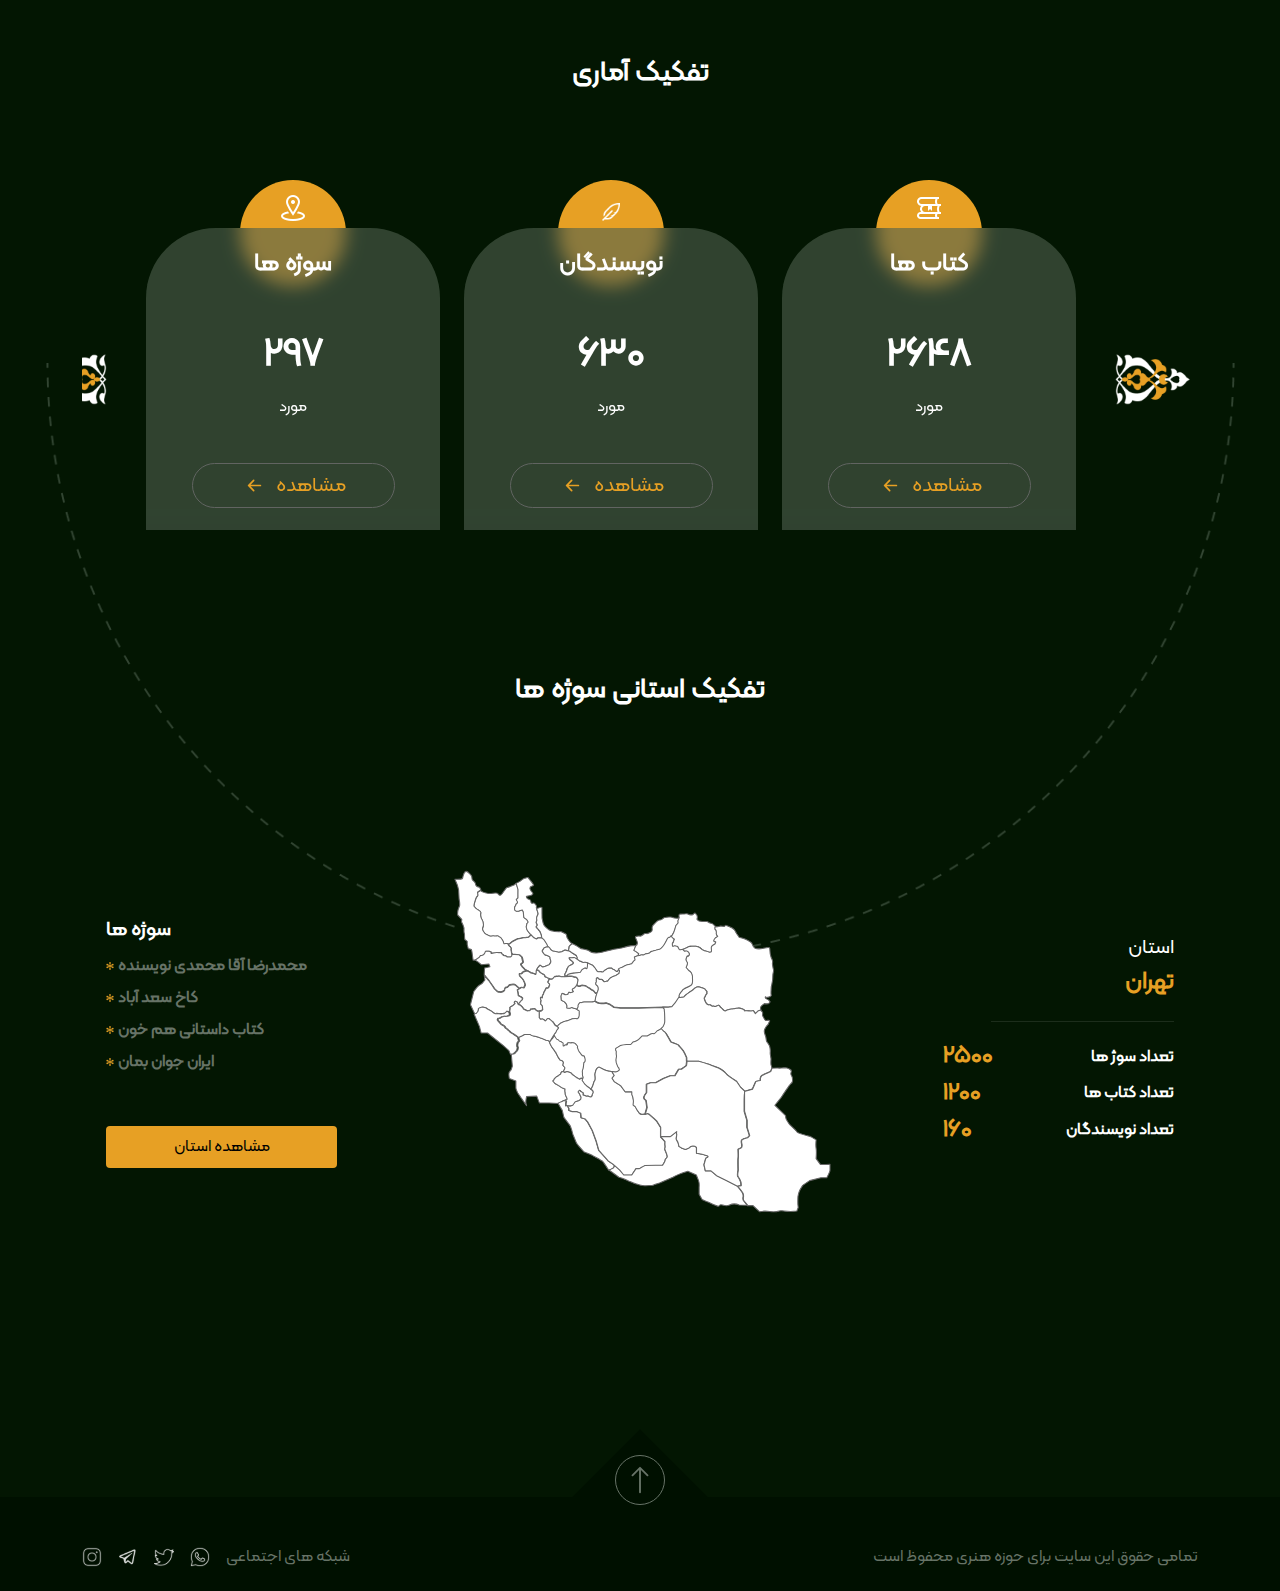
==== commit 0bc257fb: "commited" ====
--- a/index.html
+++ b/index.html
@@ -504,7 +504,7 @@
         <section class="py-5 state">
             <div class="container">
                 <h3 class="text-white fw-bold text-center">تفکیک آماری</h3>
-                <div class="d-flex flex-column bottom flex-xl-row gap-4 overflow-hidden justify-content-between align-items-center mt-5 py-5"
+                <div class="d-flex flex-column bottom flex-xl-row gap-4 overflow-hidden justify-content-between align-items-center mt-5 pt-90 pb-5"
                     id="statistics">
                     <img alt="icon" src="assets/img/icon2.svg" class="img-fluid d-none d-xl-block">
                     <div class="d-flex flex-xl-column w-100 flex-row align-items-center ml-122">
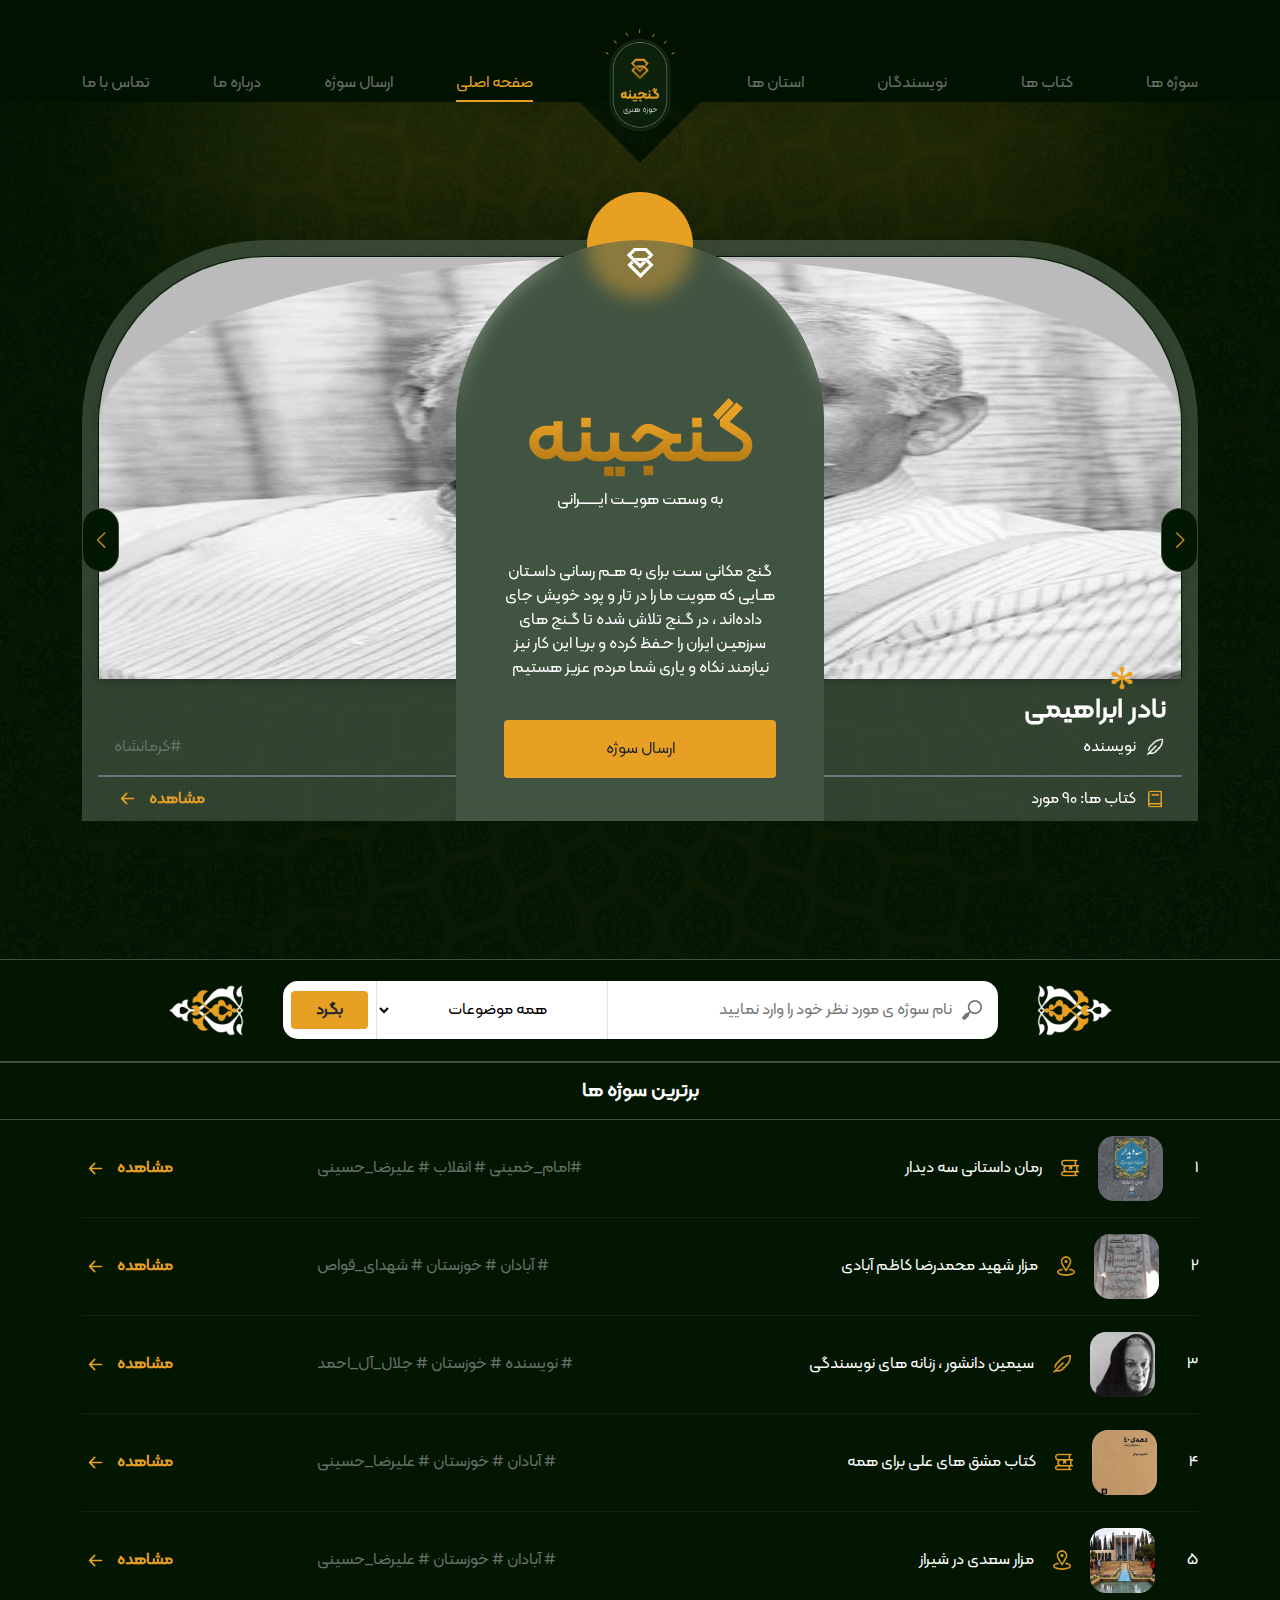
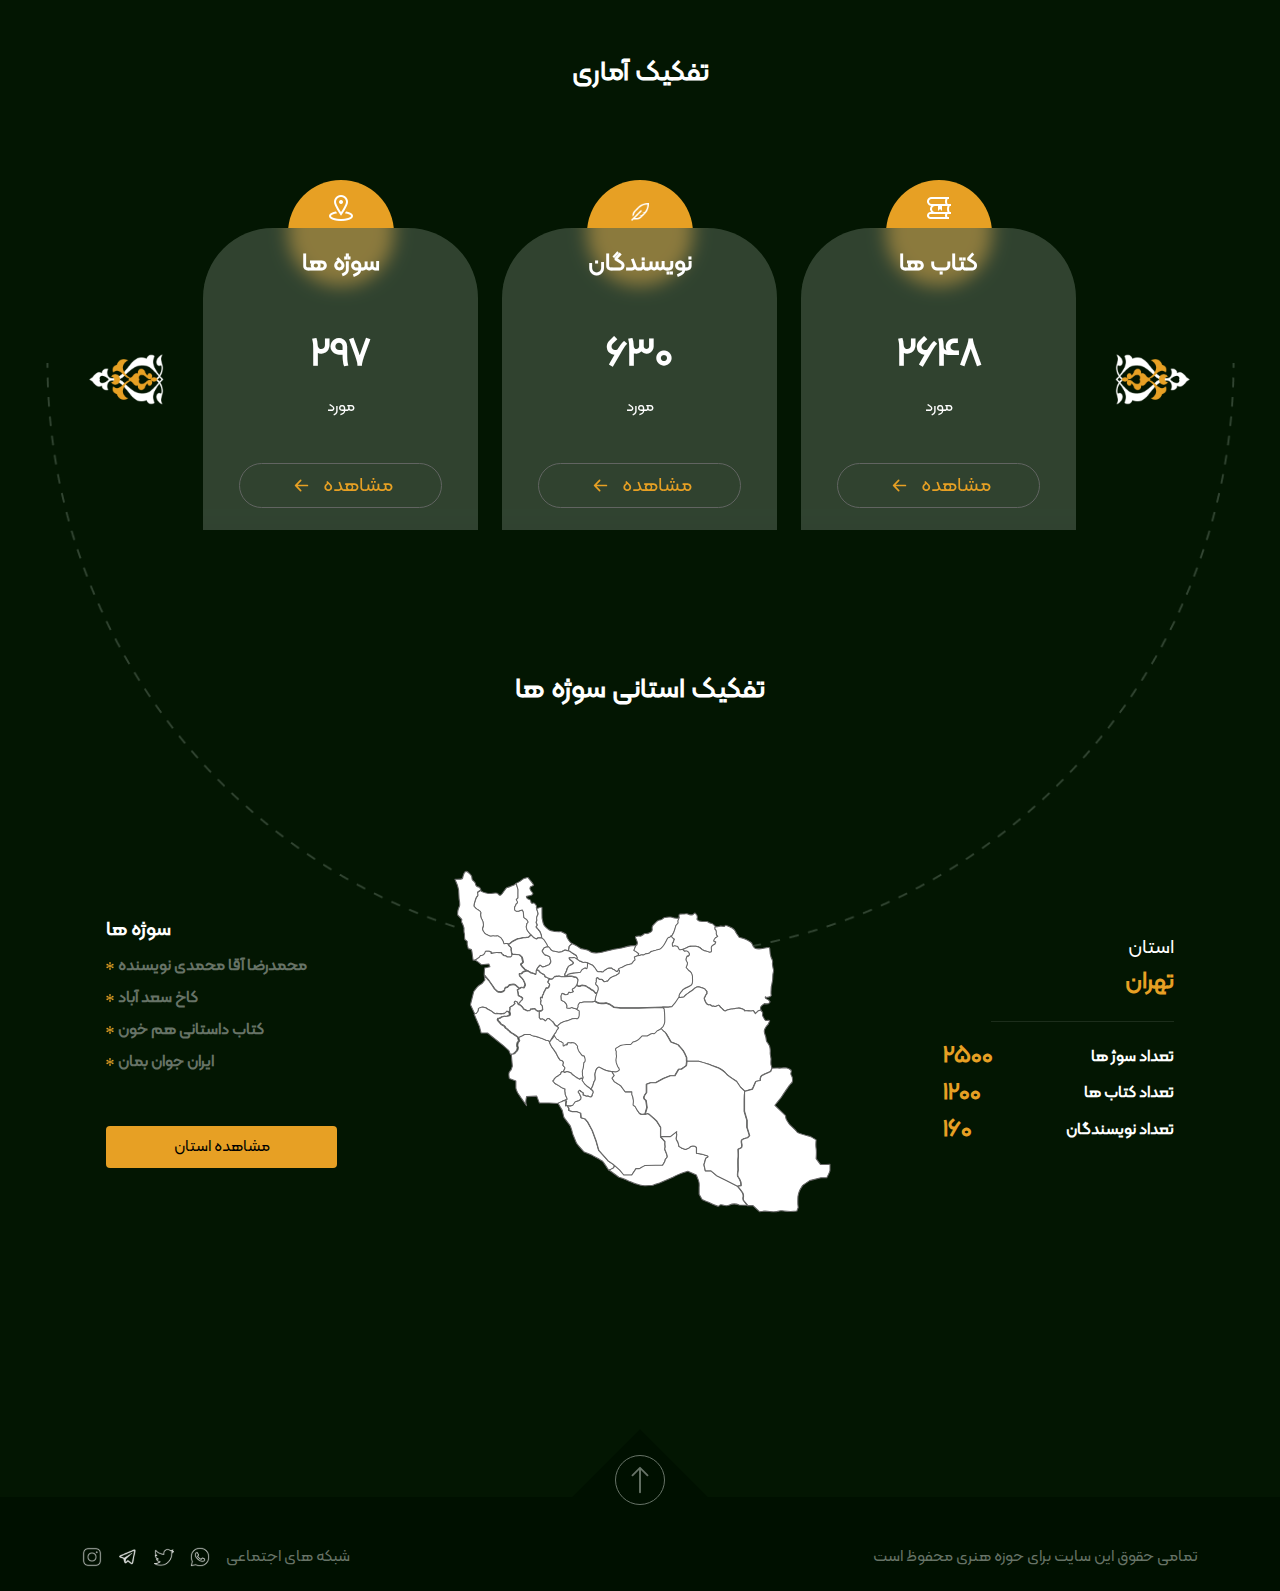
==== commit 5dbdc260: "first commit" ====
--- a/index.html
+++ b/index.html
@@ -122,7 +122,21 @@
                         <div class="swiper-slide">
                             <div class="slide-bg p-3 mx-auto">
                                 <div class="position-relative">
-                                    <img alt="banner" src="assets/img/Mask group.png" class="img-fluid d-block mx-auto">
+                                    <div class="flip-card">
+                                        <div class="flip-card-inner">
+                                            <div class="flip-card-front">
+                                                <img src="assets/img/Mask group.png" alt="banner">
+                                            </div>
+                                            <div class="flip-card-back">
+                                                <p class="text-white fs-14">نادر ابراهیمی (۱۴ فروردین ۱۳۱۵ – ۱۶ خرداد
+                                                    ۱۳۸۷) داستان‌نویس ایرانی بود. او علاوه بر نوشتن رمان و داستان کوتاه،
+                                                    در زمینه‌های فیلم‌سازی، ترانه‌سرایی، ترجمه، و روزنامه‌نگاری نیز
+                                                    فعالیت کرده‌است. ابراهیمی، همراهِ بهرام بیضایی و ابراهیم گلستان، از
+                                                    معدود سخنوران ایرانی به‌شمار می‌رود که هم در سینما و هم در ادبیات
+                                                    کار کرده و شناخته شده بوده‌اند.</p>
+                                            </div>
+                                        </div>
+                                    </div>
                                     <img alt="flower" src="assets/img/icons8-flower-67 2.svg"
                                         class="position-absolute bottom-12 end-0 me-5">
                                 </div>
@@ -158,8 +172,21 @@
                         <div class="swiper-slide">
                             <div class="slide-bg p-3 mx-auto">
                                 <div class="position-relative">
-                                    <img alt="banner" src="assets/img/Mask group2.png"
-                                        class="img-fluid d-block mx-auto">
+                                    <div class="flip-card">
+                                        <div class="flip-card-inner">
+                                            <div class="flip-card-front">
+                                                <img src="assets/img/Mask group2.png" alt="banner">
+                                            </div>
+                                            <div class="flip-card-back">
+                                                <p class="text-white fs-14">قیصر امین‌پور (۲ اردیبهشت ۱۳۳۸ – ۸ آبان
+                                                    ۱۳۸۶) نویسنده و شاعر ایرانی بود. او یکی از شاعرانِ تأثیرگذار در
+                                                    دورهٔ انقلاب اسلامی و منتخب هفتمین همایشِ چهره‌های ماندگار در سال
+                                                    ۱۳۸۷ است.[۱][۲] او برگزیدهٔ اولین دوره جشنواره بین‌المللی شعر فجر در
+                                                    بخشِ آئینی بود.[۳] امین‌پور را می‌توان یکی از چندین شاعر برجستهٔ پس
+                                                    از انقلاب ۵۷ دانست.</p>
+                                            </div>
+                                        </div>
+                                    </div>
                                     <img alt="flower" src="assets/img/icons8-flower-67 2.svg"
                                         class="position-absolute bottom-12 end-0 me-5">
                                 </div>
@@ -195,7 +222,21 @@
                         <div class="swiper-slide">
                             <div class="slide-bg p-3 mx-auto">
                                 <div class="position-relative">
-                                    <img alt="banner" src="assets/img/Mask group.png" class="img-fluid d-block mx-auto">
+                                    <div class="flip-card">
+                                        <div class="flip-card-inner">
+                                            <div class="flip-card-front">
+                                                <img src="assets/img/Mask group.png" alt="banner">
+                                            </div>
+                                            <div class="flip-card-back">
+                                                <p class="text-white fs-14">نادر ابراهیمی (۱۴ فروردین ۱۳۱۵ – ۱۶ خرداد
+                                                    ۱۳۸۷) داستان‌نویس ایرانی بود. او علاوه بر نوشتن رمان و داستان کوتاه،
+                                                    در زمینه‌های فیلم‌سازی، ترانه‌سرایی، ترجمه، و روزنامه‌نگاری نیز
+                                                    فعالیت کرده‌است. ابراهیمی، همراهِ بهرام بیضایی و ابراهیم گلستان، از
+                                                    معدود سخنوران ایرانی به‌شمار می‌رود که هم در سینما و هم در ادبیات
+                                                    کار کرده و شناخته شده بوده‌اند.</p>
+                                            </div>
+                                        </div>
+                                    </div>
                                     <img alt="flower" src="assets/img/icons8-flower-67 2.svg"
                                         class="position-absolute bottom-12 end-0 me-5">
                                 </div>
@@ -231,8 +272,21 @@
                         <div class="swiper-slide">
                             <div class="slide-bg p-3 mx-auto">
                                 <div class="position-relative">
-                                    <img alt="banner" src="assets/img/Mask group2.png"
-                                        class="img-fluid d-block mx-auto">
+                                    <div class="flip-card">
+                                        <div class="flip-card-inner">
+                                            <div class="flip-card-front">
+                                                <img src="assets/img/Mask group2.png" alt="banner">
+                                            </div>
+                                            <div class="flip-card-back">
+                                                <p class="text-white fs-14">قیصر امین‌پور (۲ اردیبهشت ۱۳۳۸ – ۸ آبان
+                                                    ۱۳۸۶) نویسنده و شاعر ایرانی بود. او یکی از شاعرانِ تأثیرگذار در
+                                                    دورهٔ انقلاب اسلامی و منتخب هفتمین همایشِ چهره‌های ماندگار در سال
+                                                    ۱۳۸۷ است.[۱][۲] او برگزیدهٔ اولین دوره جشنواره بین‌المللی شعر فجر در
+                                                    بخشِ آئینی بود.[۳] امین‌پور را می‌توان یکی از چندین شاعر برجستهٔ پس
+                                                    از انقلاب ۵۷ دانست.</p>
+                                            </div>
+                                        </div>
+                                    </div>
                                     <img alt="flower" src="assets/img/icons8-flower-67 2.svg"
                                         class="position-absolute bottom-12 end-0 me-5">
                                 </div>
@@ -268,7 +322,21 @@
                         <div class="swiper-slide">
                             <div class="slide-bg p-3 mx-auto">
                                 <div class="position-relative">
-                                    <img alt="banner" src="assets/img/Mask group.png" class="img-fluid d-block mx-auto">
+                                    <div class="flip-card">
+                                        <div class="flip-card-inner">
+                                            <div class="flip-card-front">
+                                                <img src="assets/img/Mask group.png" alt="banner">
+                                            </div>
+                                            <div class="flip-card-back">
+                                                <p class="text-white fs-14">نادر ابراهیمی (۱۴ فروردین ۱۳۱۵ – ۱۶ خرداد
+                                                    ۱۳۸۷) داستان‌نویس ایرانی بود. او علاوه بر نوشتن رمان و داستان کوتاه،
+                                                    در زمینه‌های فیلم‌سازی، ترانه‌سرایی، ترجمه، و روزنامه‌نگاری نیز
+                                                    فعالیت کرده‌است. ابراهیمی، همراهِ بهرام بیضایی و ابراهیم گلستان، از
+                                                    معدود سخنوران ایرانی به‌شمار می‌رود که هم در سینما و هم در ادبیات
+                                                    کار کرده و شناخته شده بوده‌اند.</p>
+                                            </div>
+                                        </div>
+                                    </div>
                                     <img alt="flower" src="assets/img/icons8-flower-67 2.svg"
                                         class="position-absolute bottom-12 end-0 me-5">
                                 </div>
@@ -304,8 +372,21 @@
                         <div class="swiper-slide">
                             <div class="slide-bg p-3 mx-auto">
                                 <div class="position-relative">
-                                    <img alt="banner" src="assets/img/Mask group2.png"
-                                        class="img-fluid d-block mx-auto">
+                                    <div class="flip-card">
+                                        <div class="flip-card-inner">
+                                            <div class="flip-card-front">
+                                                <img src="assets/img/Mask group2.png" alt="banner">
+                                            </div>
+                                            <div class="flip-card-back">
+                                                <p class="text-white fs-14">قیصر امین‌پور (۲ اردیبهشت ۱۳۳۸ – ۸ آبان
+                                                    ۱۳۸۶) نویسنده و شاعر ایرانی بود. او یکی از شاعرانِ تأثیرگذار در
+                                                    دورهٔ انقلاب اسلامی و منتخب هفتمین همایشِ چهره‌های ماندگار در سال
+                                                    ۱۳۸۷ است.[۱][۲] او برگزیدهٔ اولین دوره جشنواره بین‌المللی شعر فجر در
+                                                    بخشِ آئینی بود.[۳] امین‌پور را می‌توان یکی از چندین شاعر برجستهٔ پس
+                                                    از انقلاب ۵۷ دانست.</p>
+                                            </div>
+                                        </div>
+                                    </div>
                                     <img alt="flower" src="assets/img/icons8-flower-67 2.svg"
                                         class="position-absolute bottom-12 end-0 me-5">
                                 </div>
--- a/assets/css/styles.css
+++ b/assets/css/styles.css
@@ -756,7 +756,7 @@
 /* banner */
 
 #banner img[alt='banner'] {
-    width: 336px;
+    width: 100%;
     height: 422px;
     border-top-left-radius: 168px;
     border-top-right-radius: 168px;
@@ -824,7 +824,61 @@
     border-radius: 184px 184px 0 0;
     margin: auto;
 }
-
+.flip-card {
+    background-color: transparent;
+    width: 100%;
+    height: 422px;
+    border-top-left-radius: 168px;
+    border-top-right-radius: 168px;
+    perspective: 1000px;
+  }
+  
+  .flip-card-inner {
+    position: relative;
+    width: 100%;
+    height: 100%;
+    text-align: center;
+    transition: transform 0.6s;
+    transform-style: preserve-3d;
+    box-shadow: 0 4px 8px 0 rgba(0,0,0,0.2);
+    border: 1px solid #031803;
+    border-top-left-radius: 168px;
+    border-top-right-radius: 168px;
+  }
+  
+  .flip-card:hover .flip-card-inner {
+    transform: rotateY(180deg);
+  }
+  
+  .flip-card-front, .flip-card-back {
+    position: absolute;
+    width: 100%;
+    height: 100%;
+    -webkit-backface-visibility: hidden;
+    backface-visibility: hidden;
+  }
+  
+  .flip-card-front {
+    background-color: #bbb;
+    color: black;
+    width: 100%;
+    height: 422px;
+    border-top-left-radius: 168px;
+    border-top-right-radius: 168px;
+  }
+  
+  .flip-card-back {
+    width: 100%;
+    height: 422px;
+    border-top-left-radius: 168px;
+    border-top-right-radius: 168px;
+    transform: rotateY(180deg);
+    background: #031803;
+    display: flex;
+    align-items: end;
+    justify-content: center;
+    padding: 29px;
+  }
 /* searchbox */
 .searchbox {
     width: 715px;
@@ -833,7 +887,7 @@
 
 /* statistics */
 .slide-bg.statistics {
-    width: 294px;
+    width: 275px;
     max-width: 100%;
     height: 302px;
     border-radius: 70px 70px 0 0;
